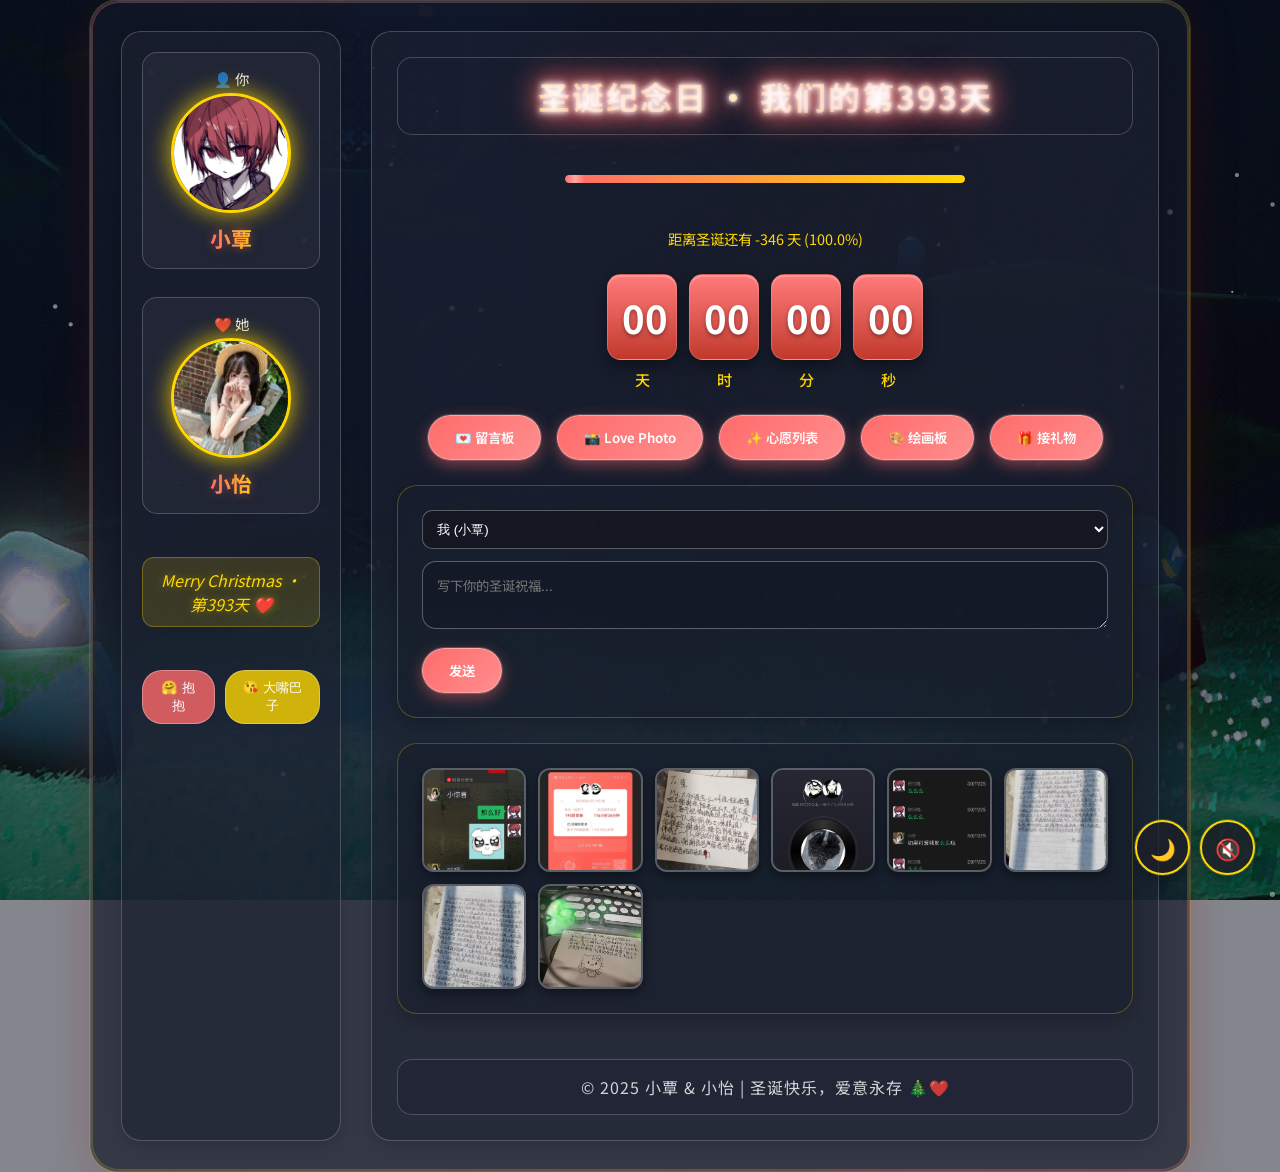
==== index.html @ 7b080e74 "Add files via upload" ====
<!DOCTYPE html>
<html lang="zh">
<head>
  <meta charset="UTF-8" />
  <meta name="viewport" content="width=device-width, initial-scale=1.0" />
  <title>小覃 & 小怡 · 圣诞纪念日</title>
  <link href="https://fonts.googleapis.com/css2?family=Noto+Sans+SC:wght@300;400;500;700&display=swap" rel="stylesheet">
  <style>
    * {
      margin: 0;
      padding: 0;
      box-sizing: border-box;
    }

    body {
      font-family: 'Noto Sans SC', sans-serif;
      /* 自定义图片背景 - 请替换为你的图片URL */
      background: url('png/光遇.png') no-repeat center center fixed;
      background-size: cover;
      color: #f0f0f0;
      min-height: 100vh;
      overflow-x: hidden;
      position: relative;
    }

    /* 背景遮罩，确保文字可读性 */
    body::before {
      content: '';
      position: absolute;
      top: 0; left: 0; width: 100%; height: 100%;
      background: rgba(10, 15, 30, 0.5);
      z-index: 0;
      pointer-events: none;
    }

    /* === 浮屏雪花效果 === */
    #floatSnowCanvas {
      position: fixed;
      top: 0;
      left: 0;
      width: 100%;
      height: 100%;
      pointer-events: none;
      z-index: 1;
    }

    /* === 霓虹文字效果 === */
    .neon-text {
      text-shadow: 
        0 0 5px #fff,
        0 0 10px #fff,
        0 0 20px #ff6b6b,
        0 0 30px #ff6b6b,
        0 0 40px #ff6b6b;
      animation: neonPulse 1.5s ease-in-out infinite alternate;
    }

    @keyframes neonPulse {
      from {
        text-shadow: 
          0 0 5px #fff,
          0 0 10px #fff,
          0 0 20px #ff6b6b,
          0 0 30px #ff6b6b,
          0 0 40px #ff6b6b;
      }
      to {
        text-shadow: 
          0 0 10px #fff,
          0 0 20px #ffd700,
          0 0 30px #ffd700,
          0 0 40px #ffd700,
          0 0 50px #ffd700;
      }
    }

    /* === 立体卡片效果 === */
    .card-3d {
      transform-style: preserve-3d;
      transition: transform 0.5s ease;
    }

    .card-3d:hover {
      transform: rotateY(10deg) rotateX(5deg) translateZ(10px);
    }

    /* === 打字机效果 === */
    .typewriter {
      overflow: hidden;
      border-right: 3px solid #ff6b6b;
      white-space: nowrap;
      animation: typing 3.5s steps(40, end), blink-caret 0.75s step-end infinite;
    }

    @keyframes typing {
      from { width: 0 }
      to { width: 100% }
    }

    @keyframes blink-caret {
      from, to { border-color: transparent }
      50% { border-color: #ff6b6b }
    }

    /* === 进度条样式 === */
    .progress-container {
      width: 100%;
      height: 8px;
      background: rgba(255, 255, 255, 0.1);
      border-radius: 4px;
      margin: 15px 0;
      overflow: hidden;
    }

    .progress-bar {
      height: 100%;
      background: linear-gradient(90deg, #ff6b6b, #ffd700);
      border-radius: 4px;
      transition: width 1s ease;
      position: relative;
      overflow: hidden;
    }

    .progress-bar::after {
      content: '';
      position: absolute;
      top: 0;
      left: 0;
      bottom: 0;
      width: 20px;
      background: linear-gradient(90deg, transparent, rgba(255, 255, 255, 0.4), transparent);
      animation: progressShine 2s infinite;
    }

    @keyframes progressShine {
      0% { left: -20px; }
      100% { left: 100%; }
    }

    /* === 时间线样式 === */
    .timeline {
      position: relative;
      padding: 20px 0;
    }

    .timeline::before {
      content: '';
      position: absolute;
      left: 50%;
      transform: translateX(-50%);
      width: 2px;
      height: 100%;
      background: linear-gradient(to bottom, #ff6b6b, #ffd700);
    }

    .timeline-item {
      position: relative;
      margin: 30px 0;
      width: 45%;
      padding: 15px;
      background: rgba(255, 255, 255, 0.1);
      border-radius: 10px;
      border: 1px solid rgba(255, 215, 0, 0.3);
    }

    .timeline-item:nth-child(odd) {
      margin-left: auto;
    }

    .timeline-item:nth-child(even) {
      margin-right: auto;
    }

    .timeline-date {
      color: #ffd700;
      font-size: 0.9em;
      margin-bottom: 5px;
    }

    /* === 容器样式 - 提高透明度 === */
    .container {
      max-width: 1100px;
      margin: 0 auto;
      display: flex;
      gap: 30px;
      padding: 30px;
      background: rgba(20, 25, 40, 0.7); /* 提高透明度 */
      border-radius: 28px;
      box-shadow: 
        0 12px 50px rgba(139, 0, 0, 0.2),
        0 0 0 1px rgba(255, 215, 0, 0.2);
      animation: fadeIn 1s cubic-bezier(0.23, 1, 0.32, 1);
      position: relative;
      z-index: 10;
      border: 1px solid rgba(255, 255, 255, 0.2);
    }

    /* 添加容器发光边缘效果 */
    .container::before {
      content: '';
      position: absolute;
      top: 0;
      left: 0;
      right: 0;
      bottom: 0;
      border-radius: 28px;
      padding: 2px;
      background: linear-gradient(135deg, 
        rgba(255, 107, 107, 0.3), 
        rgba(255, 215, 0, 0.2), 
        rgba(255, 107, 107, 0.3));
      -webkit-mask: 
        linear-gradient(#fff 0 0) content-box, 
        linear-gradient(#fff 0 0);
      -webkit-mask-composite: xor;
      mask-composite: exclude;
      pointer-events: none;
      z-index: 1;
    }

    @keyframes fadeIn {
      from { opacity: 0; transform: translateY(30px); }
      to { opacity: 1; transform: translateY(0); }
    }

    /* === 左侧边栏 === */
    .left-side {
      width: 220px;
      text-align: center;
      padding: 20px;
      display: flex;
      flex-direction: column;
      gap: 28px;
      background: rgba(30, 35, 50, 0.6); /* 提高透明度 */
      border-radius: 20px;
      border: 1px solid rgba(255, 255, 255, 0.2);
      box-shadow: 
        0 4px 20px rgba(0, 0, 0, 0.2);
    }

    /* === 右侧边栏 === */
    .right-side {
      flex: 1;
      display: flex;
      flex-direction: column;
      gap: 25px;
      background: rgba(30, 35, 50, 0.6); /* 提高透明度 */
      border-radius: 20px;
      padding: 25px;
      border: 1px solid rgba(255, 255, 255, 0.2);
      box-shadow: 
        0 4px 20px rgba(0, 0, 0, 0.2);
    }

    .person-card {
      display: flex;
      flex-direction: column;
      align-items: center;
      position: relative;
      background: rgba(40, 45, 60, 0.6); /* 提高透明度 */
      border-radius: 15px;
      padding: 15px;
      border: 1px solid rgba(255, 255, 255, 0.2);
      transition: all 0.4s ease;
    }

    .person-card:hover {
      background: rgba(50, 55, 70, 0.7);
      transform: translateY(-5px);
      box-shadow: 
        0 10px 25px rgba(0, 0, 0, 0.3),
        0 0 20px rgba(255, 107, 107, 0.2);
    }

    .avatar {
      width: 120px;
      height: 120px;
      border-radius: 50%;
      object-fit: cover;
      border: 3px solid #ffd700;
      box-shadow: 
        0 0 25px rgba(255, 215, 0, 0.6),
        inset 0 0 20px rgba(255, 255, 255, 0.1);
      transition: all 0.4s cubic-bezier(0.175, 0.885, 0.32, 1.275);
      cursor: pointer;
      position: relative;
      filter: drop-shadow(0 0 8px rgba(255, 215, 0, 0.3));
    }

    .avatar:hover {
      transform: scale(1.08) rotate(3deg);
      box-shadow: 
        0 0 35px rgba(255, 107, 107, 0.8),
        inset 0 0 25px rgba(255, 255, 255, 0.2);
      filter: drop-shadow(0 0 12px rgba(255, 107, 107, 0.4));
    }

    .name {
      margin-top: 10px;
      font-weight: 700;
      font-size: 1.3em;
      color: #ff6b6b;
      text-shadow: 0 0 10px rgba(255, 107, 107, 0.5);
      background: linear-gradient(90deg, #ff6b6b, #ffd700);
      -webkit-background-clip: text;
      -webkit-text-fill-color: transparent;
    }

    .role {
      font-size: 0.9em;
      color: rgba(255, 255, 255, 0.9);
      margin-bottom: 4px;
    }

    .tagline {
      font-size: 1em;
      color: #ffd700;
      margin-top: 15px;
      font-style: italic;
      text-align: center;
      text-shadow: 0 0 8px rgba(255, 215, 0, 0.4);
      background: rgba(255, 215, 0, 0.15);
      padding: 10px 15px;
      border-radius: 12px;
      border: 1px solid rgba(255, 215, 0, 0.3);
    }

    h1 {
      text-align: center;
      font-weight: 700;
      font-size: 2em;
      color: transparent;
      background: linear-gradient(90deg, #ffd700, #ff6b6b, #ffd700);
      background-size: 300% 300%;
      -webkit-background-clip: text;
      -webkit-text-fill-color: transparent;
      letter-spacing: 2px;
      animation: gradientShift 6s ease infinite;
      padding-bottom: 12px;
      position: relative;
      background-color: rgba(255, 255, 255, 0.08);
      padding: 15px;
      border-radius: 15px;
      border: 1px solid rgba(255, 255, 255, 0.2);
    }

    @keyframes gradientShift {
      0% { background-position: 0% 50%; }
      50% { background-position: 100% 50%; }
      100% { background-position: 0% 50%; }
    }

    .timer-container {
      display: flex;
      justify-content: center;
      gap: 12px;
    }

    .flip-unit {
      display: flex;
      flex-direction: column;
      align-items: center;
      width: 70px;
    }

    .flip-digit {
      font-size: 2.4em;
      font-weight: bold;
      background: linear-gradient(to bottom, #ff6b6b, #c0392b);
      padding: 14px;
      border-radius: 14px;
      width: 100%;
      text-align: center;
      color: white;
      text-shadow: 0 2px 4px rgba(0,0,0,0.4);
      box-shadow: 
        0 6px 15px rgba(0,0,0,0.4),
        inset 0 2px 0 rgba(255,255,255,0.2);
      position: relative;
      overflow: hidden;
      border: 1px solid rgba(255, 255, 255, 0.2);
    }

    .flip-digit::after {
      content: '';
      position: absolute;
      top: 0; left: 0; right: 0; bottom: 0;
      background: linear-gradient(rgba(255,255,255,0.1), transparent);
      pointer-events: none;
    }

    .flip-label {
      margin-top: 8px;
      font-size: 0.95em;
      color: #ffd700;
      font-weight: 500;
    }

    .buttons {
      display: flex;
      justify-content: center;
      gap: 16px;
      flex-wrap: wrap;
    }

    .btn {
      padding: 12px 26px;
      border: none;
      border-radius: 32px;
      background: linear-gradient(135deg, #ff6b6b, #ff8e8e);
      color: white;
      font-weight: 600;
      cursor: pointer;
      transition: all 0.3s ease;
      box-shadow: 
        0 5px 15px rgba(255, 107, 107, 0.45),
        0 0 0 1px rgba(255, 255, 255, 0.2);
      position: relative;
      overflow: hidden;
      font-family: inherit;
      border: 1px solid rgba(255, 255, 255, 0.3);
    }

    .btn::before {
      content: '';
      position: absolute;
      top: 0; left: -100%;
      width: 100%; height: 100%;
      background: linear-gradient(90deg, transparent, rgba(255,255,255,0.3), transparent);
      transition: left 0.6s;
    }

    .btn:hover {
      transform: translateY(-3px) scale(1.04);
      box-shadow: 
        0 8px 20px rgba(255, 107, 107, 0.7),
        0 0 0 1px rgba(255, 255, 255, 0.3);
    }

    .btn:hover::before {
      left: 100%;
    }

    .btn.active {
      background: linear-gradient(135deg, #ffd700, #ffaa00);
      color: #1a1a2e;
      box-shadow: 
        0 5px 20px rgba(255, 215, 0, 0.5),
        0 0 0 1px rgba(255, 255, 255, 0.3);
    }

    .music-btn {
      position: fixed;
      bottom: 25px;
      right: 25px;
      width: 55px;
      height: 55px;
      border-radius: 50%;
      background: rgba(30, 30, 40, 0.8);
      border: 2px solid #ffd700;
      color: #ffd700;
      font-size: 1.3em;
      display: flex;
      align-items: center;
      justify-content: center;
      cursor: pointer;
      z-index: 2000;
      transition: all 0.3s;
      box-shadow: 
        0 4px 12px rgba(0,0,0,0.3),
        0 0 0 1px rgba(255, 255, 255, 0.2);
    }

    .music-btn:hover {
      background: rgba(255, 215, 0, 0.3);
      transform: scale(1.12) rotate(5deg);
      box-shadow: 
        0 6px 18px rgba(255, 215, 0, 0.4),
        0 0 0 1px rgba(255, 255, 255, 0.3);
    }

    /* === 内容区域 === */
    .section {
      display: none;
      padding: 24px;
      background: rgba(25, 30, 45, 0.7); /* 提高透明度 */
      border-radius: 20px;
      box-shadow: 
        0 6px 20px rgba(0,0,0,0.25);
      animation: slideIn 0.5s cubic-bezier(0.23, 1, 0.32, 1);
      border: 1px solid rgba(255, 215, 0, 0.25);
    }

    @keyframes slideIn {
      from { opacity: 0; transform: translateY(15px); }
      to { opacity: 1; transform: translateY(0); }
    }

    .section.active {
      display: block;
    }

    textarea, input[type="text"] {
      width: 100%;
      padding: 14px;
      border: 1px solid rgba(255, 255, 255, 0.3);
      border-radius: 14px;
      background: rgba(20, 25, 40, 0.7);
      color: white;
      resize: vertical;
      margin-bottom: 14px;
      font-family: inherit;
      transition: all 0.3s ease;
    }

    textarea:focus, input[type="text"]:focus {
      outline: none;
      border-color: #ff6b6b;
      box-shadow: 0 0 0 2px rgba(255, 107, 107, 0.3);
      background: rgba(20, 25, 40, 0.9);
    }

    .photo-wall {
      display: grid;
      grid-template-columns: repeat(auto-fill, minmax(90px, 1fr));
      gap: 12px;
    }

    .photo-item {
      border-radius: 12px;
      overflow: hidden;
      aspect-ratio: 1;
      box-shadow: 0 4px 12px rgba(0,0,0,0.45);
      transition: all 0.3s ease;
      cursor: pointer;
      border: 2px solid rgba(255, 255, 255, 0.2);
      background: rgba(255, 255, 255, 0.1);
    }

    .photo-item:hover {
      transform: scale(1.06) rotate(1deg);
      box-shadow: 
        0 6px 18px rgba(255, 107, 107, 0.5),
        0 0 0 2px rgba(255, 107, 107, 0.3);
      border-color: rgba(255, 107, 107, 0.4);
    }

    .photo-item img {
      width: 100%;
      height: 100%;
      object-fit: cover;
      display: block;
    }

    footer {
      text-align: center;
      margin-top: auto;
      padding-top: 24px;
      color: rgba(255, 255, 255, 0.8);
      font-size: 1em;
      letter-spacing: 1px;
      background: rgba(30, 35, 50, 0.6);
      border-radius: 15px;
      padding: 15px;
      margin-top: 20px;
      border: 1px solid rgba(255, 255, 255, 0.2);
    }

    #confettiCanvas, #heartCanvas {
      position: fixed;
      top: 0;
      left: 0;
      width: 100%;
      height: 100%;
      pointer-events: none;
      z-index: 5000;
    }

    /* 绘画板 */
    #paintCanvas {
      background: rgba(15, 20, 30, 0.7);
      border-radius: 14px;
      display: block;
      margin-bottom: 18px;
      border: 1px solid rgba(255, 255, 255, 0.3);
      cursor: crosshair;
      width: 100%;
      touch-action: none;
    }

    .color-palette {
      display: flex;
      gap: 10px;
      margin-bottom: 12px;
    }

    .color-dot {
      width: 28px;
      height: 28px;
      border-radius: 50%;
      cursor: pointer;
      border: 2px solid white;
      box-shadow: 
        0 2px 6px rgba(0,0,0,0.4),
        0 0 0 1px rgba(255, 255, 255, 0.2);
      transition: all 0.3s ease;
    }

    .color-dot.active {
      transform: scale(1.2);
      box-shadow: 
        0 0 0 3px white,
        0 0 10px rgba(255, 255, 255, 0.5);
    }

    /* 情话轮播 */
    .love-quote {
      text-align: center;
      font-style: italic;
      color: #ffd700;
      margin: 15px 0;
      min-height: 2em;
      opacity: 0;
      animation: fadeQuote 3s ease-in-out infinite;
      background: rgba(255, 215, 0, 0.15);
      padding: 10px;
      border-radius: 10px;
      border: 1px solid rgba(255, 215, 0, 0.3);
    }

    @keyframes fadeQuote {
      0%, 100% { opacity: 0; }
      10%, 90% { opacity: 1; }
    }

    /* 接礼物游戏 */
    #gameArea {
      position: relative;
      width: 100%;
      height: 300px;
      background: rgba(10, 15, 30, 0.7);
      border-radius: 16px;
      overflow: hidden;
      margin-top: 15px;
      border: 1px dashed rgba(255, 107, 107, 0.6);
      box-shadow: 
        inset 0 0 20px rgba(0, 0, 0, 0.3),
        0 4px 15px rgba(0, 0, 0, 0.2);
    }

    .gift {
      position: absolute;
      font-size: 24px;
      animation: fall linear forwards;
      filter: drop-shadow(0 2px 4px rgba(0, 0, 0, 0.3));
    }

    @keyframes fall {
      to { transform: translateY(300px); }
    }

    .basket {
      position: absolute;
      bottom: 10px;
      left: 50%;
      transform: translateX(-50%);
      font-size: 32px;
      z-index: 10;
      filter: drop-shadow(0 2px 4px rgba(0, 0, 0, 0.3));
    }

    /* 新增：游戏控制按钮 */
    .game-controls {
      display: flex;
      justify-content: center;
      gap: 20px;
      margin-top: 15px;
    }

    .control-btn {
      width: 60px;
      height: 60px;
      border-radius: 50%;
      border: none;
      background: linear-gradient(135deg, #ff6b6b, #ff8e8e);
      color: white;
      font-size: 24px;
      cursor: pointer;
      display: flex;
      align-items: center;
      justify-content: center;
      transition: all 0.2s;
      box-shadow: 
        0 4px 12px rgba(0, 0, 0, 0.3),
        0 0 0 1px rgba(255, 255, 255, 0.2);
    }

    .control-btn.left-btn {
      background: linear-gradient(135deg, #4ecdc4, #1dd1a1);
    }

    .control-btn.right-btn {
      background: linear-gradient(135deg, #54a0ff, #2e86de);
    }

    .control-btn:hover {
      transform: scale(1.05);
      box-shadow: 
        0 6px 18px rgba(0, 0, 0, 0.4),
        0 0 0 1px rgba(255, 255, 255, 0.3);
    }

    .control-btn:active {
      transform: scale(0.95);
    }

    /* 新增：图片放大模态框 */
    .image-modal {
      position: fixed;
      top: 0;
      left: 0;
      width: 100%;
      height: 100%;
      background: rgba(0, 0, 0, 0.9);
      display: none;
      justify-content: center;
      align-items: center;
      z-index: 9999;
      animation: fadeIn 0.3s ease;
    }

    .image-modal.active {
      display: flex;
    }

    .modal-content {
      max-width: 90%;
      max-height: 90%;
      position: relative;
      background: rgba(30, 35, 50, 0.9);
      border-radius: 15px;
      padding: 20px;
      border: 1px solid rgba(255, 255, 255, 0.2);
      box-shadow: 
        0 20px 60px rgba(0, 0, 0, 0.4);
    }

    .modal-content img {
      max-width: 100%;
      max-height: 80vh;
      object-fit: contain;
      border-radius: 10px;
      box-shadow: 
        0 0 30px rgba(255, 215, 0, 0.3);
    }

    .close-modal {
      position: absolute;
      top: -40px;
      right: 0;
      background: rgba(255, 107, 107, 0.9);
      border: none;
      color: white;
      width: 36px;
      height: 36px;
      border-radius: 50%;
      font-size: 20px;
      cursor: pointer;
      display: flex;
      align-items: center;
      justify-content: center;
      transition: all 0.3s;
      border: 1px solid rgba(255, 255, 255, 0.3);
    }

    .close-modal:hover {
      background: #ff6b6b;
      transform: scale(1.1);
      box-shadow: 0 0 15px rgba(255, 107, 107, 0.5);
    }

    .modal-nav {
      position: absolute;
      top: 50%;
      width: 100%;
      display: flex;
      justify-content: space-between;
      transform: translateY(-50%);
      padding: 0 20px;
    }

    .nav-btn {
      background: rgba(255, 215, 0, 0.9);
      border: none;
      color: white;
      width: 40px;
      height: 40px;
      border-radius: 50%;
      font-size: 20px;
      cursor: pointer;
      display: flex;
      align-items: center;
      justify-content: center;
      transition: all 0.3s;
      border: 1px solid rgba(255, 255, 255, 0.3);
    }

    .nav-btn:hover {
      background: #ffd700;
      transform: scale(1.1);
      box-shadow: 0 0 15px rgba(255, 215, 0, 0.5);
    }

    /* === 新增：移动端优化 === */
    @media (max-width: 768px) {
      .container {
        flex-direction: column;
        padding: 20px;
        margin: 10px;
        border-radius: 20px;
      }
      
      .left-side, .right-side {
        width: 100%;
      }
      
      .buttons {
        flex-wrap: wrap;
        gap: 10px;
      }
      
      .btn {
        padding: 10px 20px;
        font-size: 0.9em;
      }
    }
  </style>
</head>
<body>

  <!-- 浮屏雪花效果 -->
  <canvas id="floatSnowCanvas"></canvas>

  <!-- 彩带和爱心画布 -->
  <canvas id="confettiCanvas"></canvas>
  <canvas id="heartCanvas"></canvas>

  <!-- 新增：图片放大模态框 -->
  <div class="image-modal" id="imageModal">
    <div class="modal-content">
      <button class="close-modal" id="closeModal">×</button>
      <img id="modalImage" src="" alt="放大图片">
      <div class="modal-nav">
        <button class="nav-btn" id="prevBtn">‹</button>
        <button class="nav-btn" id="nextBtn">›</button>
      </div>
    </div>
  </div>

  <div class="music-btn" id="musicBtn">🔇</div>

  <div class="container">
    <div class="left-side">
      <div class="person-card card-3d">
        <div class="role">👤 你</div>
        <img src="png/xiaoqin.jpg" alt="小覃" class="avatar" id="yourAvatar">
        <div class="name">小覃</div>
      </div>

      <div class="person-card card-3d">
        <div class="role">❤️ 她</div>
        <img src="png/xiaoyi.jpg" alt="小怡" class="avatar" id="herAvatar">
        <div class="name">小怡</div>
      </div>

      <div class="tagline" id="tagline">Merry Christmas · 第?天 ❤️</div>
      
      <!-- 每日情话 -->
      <div class="love-quote" id="loveQuote"></div>
    </div>

    <div class="right-side">
      <h1 class="neon-text" id="title">圣诞纪念日 · 今天是我们的第?天</h1>
      <div class="timer-container" id="timer"></div>

      <div class="buttons">
        <button class="btn" data-section="message">💌 留言板</button>
        <button class="btn" data-section="photos">📸 Love Photo</button>
        <button class="btn" data-section="wishes">✨ 心愿列表</button>
        <button class="btn" data-section="drawingBoard">🎨 绘画板</button>
        <button class="btn" data-section="game">🎁 接礼物</button>
      </div>

      <!-- 留言板 -->
      <div id="message" class="section active">
        <div style="display:flex;gap:10px;margin-bottom:12px;">
          <select id="messageFrom" style="flex:1;padding:10px;border:1px solid rgba(255,255,255,0.3);border-radius:10px;background:rgba(20,20,30,0.7);color:white;">
            <option value="小覃">我 (小覃)</option>
            <option value="小怡">她 (小怡)</option>
          </select>
        </div>
        <textarea id="newMessage" placeholder="写下你的圣诞祝福..."></textarea>
        <button onclick="addMessage()" class="btn">发送</button>
        <div id="messages"></div>
      </div>

      <!-- 照片墙 -->
      <div id="photos" class="section photo-wall">
        <!-- 为每个图片添加data-index属性以便识别 -->
        <div class="photo-item" data-index="0"><img src="png/d9f06decdb202a9ba58ec1533b65160.png" alt="纪念照片1"></div>
        <div class="photo-item" data-index="1"><img src="png/d2d9ce0dddd61ed6a43ed7c112642e9.jpg" alt="纪念照片2"></div>
        <div class="photo-item" data-index="2"><img src="png/cb09995ecff2e04a939a0dc87accd54.jpg" alt="纪念照片3"></div>
        <div class="photo-item" data-index="3"><img src="png/c57e59c6fe15353df90e72de87c75fa.jpg" alt="纪念照片4"></div>
        <div class="photo-item" data-index="4"><img src="png/bfb9ebd6b90110581b73ea1bb4cb5dd.png" alt="纪念照片5"></div>
        <div class="photo-item" data-index="5"><img src="png/67d0c5c6cc38f886103dd452cab506f.jpg" alt="纪念照片6"></div>
        <div class="photo-item" data-index="6"><img src="png/0f7dcb86626fd51f4b37ae4ebaa03dd.jpg" alt="纪念照片7"></div>
        <div class="photo-item" data-index="7"><img src="png/07e0613aa1862a7fc44f03854b5f65b.jpg" alt="纪念照片8"></div>
      </div>

      <!-- 心愿列表 -->
      <div id="wishes" class="section">
        <div class="wish-input" style="display:flex;gap:10px;margin-bottom:15px;">
          <input type="text" id="newWish" placeholder="比如：一起看极光...">
          <button onclick="addWish()" class="btn">添加</button>
        </div>
        <div id="wishList"></div>
      </div>

      <!-- 绘画板 -->
      <div id="drawingBoard" class="section">
        <div class="color-palette" id="colorPalette">
          <!-- 颜色由 JS 生成 -->
        </div>
        <canvas id="paintCanvas" width="500" height="350"></canvas>
        <button onclick="clearCanvas()" class="btn">清除画布</button>
      </div>

      <!-- 接礼物小游戏 -->
      <div id="game" class="section">
        <p style="text-align:center;color:#ffd700;">用 ← → 方向键或下方按钮控制篮子，接住圣诞礼物！</p>
        <div id="gameArea">
          <div class="basket">🧺</div>
        </div>
        <div style="text-align:center;margin-top:10px;">
          得分: <span id="score">0</span>
        </div>
        <!-- 新增：游戏控制按钮 -->
        <div class="game-controls">
          <button class="control-btn left-btn" id="moveLeft">←</button>
          <button class="control-btn right-btn" id="moveRight">→</button>
        </div>
      </div>

      <footer>© 2025 小覃 & 小怡 | 圣诞快乐，爱意永存 🎄❤️</footer>
    </div>
  </div>

  <audio id="bgMusic" preload="none"></audio>
  <audio id="wishSound" src="[data-uri]" preload="auto"></audio>

  <script>
    // ========== 浮屏雪花效果 ==========
    const floatSnowCanvas = document.getElementById('floatSnowCanvas');
    const floatSnowCtx = floatSnowCanvas.getContext('2d');
    let floatSnowflakes = [];
    const floatSnowflakeCount = 50; // 减少雪花数量以提升性能

    function initFloatSnow() {
      floatSnowCanvas.width = window.innerWidth;
      floatSnowCanvas.height = window.innerHeight;
      floatSnowflakes = [];
      for (let i = 0; i < floatSnowflakeCount; i++) {
        floatSnowflakes.push({
          x: Math.random() * floatSnowCanvas.width,
          y: Math.random() * floatSnowCanvas.height,
          radius: Math.random() * 2 + 1,
          speed: Math.random() * 0.5 + 0.2, // 更慢的速度
          drift: Math.random() * 0.2 - 0.1,
          opacity: Math.random() * 0.4 + 0.3
        });
      }
    }

    function animateFloatSnow() {
      floatSnowCtx.clearRect(0, 0, floatSnowCanvas.width, floatSnowCanvas.height);
      floatSnowflakes.forEach(flake => {
        flake.y += flake.speed;
        flake.x += flake.drift;
        if (flake.y > floatSnowCanvas.height) flake.y = -10;
        if (flake.x > floatSnowCanvas.width) flake.x = 0;
        if (flake.x < 0) flake.x = floatSnowCanvas.width;
        floatSnowCtx.beginPath();
        floatSnowCtx.arc(flake.x, flake.y, flake.radius, 0, Math.PI * 2);
        floatSnowCtx.fillStyle = `rgba(255, 255, 255, ${flake.opacity})`;
        floatSnowCtx.fill();
      });
      requestAnimationFrame(animateFloatSnow);
    }

    // ========== 情话库 ==========
    const loveQuotes = [
      "遇见你，是我今生最美的意外。",
      "输了没关系，跟你一起玩就很有意思，下次再打回来！",
      "和你在一起的每一秒，都值得珍藏。",
      "圣诞老人问我愿望是什么，我说：只要小怡开心。",
      "今天也辛苦啦，盖好被子，不许踢被子哦。晚安",
      "你笑起来的样子，比圣诞树上的星星还亮。",
      "未来的每一天，都想和你一起过。",
      "忙了一天早点休息吧，晚安，梦里见",
      "友谊最好的状态大概就是：我懂你的奇奇怪怪，你陪我可可爱爱。",
      "天气变凉了，记得多穿件衣服，别感冒啦。",
      "不管遇到什么事，记得你还有我这个网友可以随时聊天。",
      "今天也要元气满满呀！有什么开心的事都可以随时分享给我。",
      "感觉你一直在努力变好，真的很棒！",
      "谢谢你愿意听我分享那些零零碎碎的小事，有你这个朋友真好。"
    ];

    function showRandomQuote() {
      const quote = loveQuotes[Math.floor(Math.random() * loveQuotes.length)];
      document.getElementById('loveQuote').textContent = quote;
    }

    // ========== 动态纪念日 ==========
    function updateDaysTogether() {
      const startDate = new Date("November 9, 2025").getTime();
      const now = new Date().getTime();
      let diffTime = now - startDate;

      if (diffTime < 0) {
        document.getElementById('tagline').textContent = `Merry Christmas · 还未开始 ❤️`;
        document.getElementById('title').textContent = `圣诞纪念日 · 尚未开始`;
        return;
      }

      let daysTogether = Math.ceil(diffTime / (1000 * 60 * 60 * 24));
      document.getElementById('tagline').textContent = `Merry Christmas · 第${daysTogether}天 ❤️`;
      document.getElementById('title').textContent = `圣诞纪念日 · 我们的第${daysTogether}天`;
    }

    // ========== 爱心粒子（点击任意地方）==========
    const heartCanvas = document.getElementById('heartCanvas');
    const heartCtx = heartCanvas.getContext('2d');
    let hearts = [];

    function initHeartCanvas() {
      heartCanvas.width = window.innerWidth;
      heartCanvas.height = window.innerHeight;
    }

    function createHeart(x, y) {
      for (let i = 0; i < 3; i++) { // 减少爱心数量
        hearts.push({
          x, y,
          vx: (Math.random() - 0.5) * 3,
          vy: -Math.random() * 2 - 1,
          size: Math.random() * 8 + 6,
          life: 1,
          decay: 0.03
        });
      }
    }

    function animateHearts() {
      heartCtx.clearRect(0, 0, heartCanvas.width, heartCanvas.height);
      for (let i = hearts.length - 1; i >= 0; i--) {
        const h = hearts[i];
        h.x += h.vx;
        h.y += h.vy;
        h.vy += 0.08;
        h.life -= h.decay;
        if (h.life <= 0) {
          hearts.splice(i, 1);
          continue;
        }
        heartCtx.globalAlpha = h.life;
        heartCtx.font = `${h.size}px Arial`;
        heartCtx.fillText('❤️', h.x, h.y);
      }
      heartCtx.globalAlpha = 1;
      if (hearts.length > 0) requestAnimationFrame(animateHearts);
    }

    document.body.addEventListener('click', (e) => {
      if (!e.target.closest('.container')) {
        createHeart(e.clientX, e.clientY);
        if (hearts.length === 3) animateHearts();
      }
    });

    // ========== 彩带（保留原逻辑，略作优化）==========
    const confettiCanvas = document.getElementById('confettiCanvas');
    const confettiCtx = confettiCanvas.getContext('2d');
    let particles = [];

    function initConfetti() {
      confettiCanvas.width = window.innerWidth;
      confettiCanvas.height = window.innerHeight;
    }

    function createConfetti(x, y) {
      if (particles.length > 80) return; // 减少最大粒子数
      const colors = ['#ff6b6b', '#ffd700', '#4ecdc4', '#ffbe0b', '#ff9ff3'];
      for (let i = 0; i < 10; i++) { // 减少每次创建的粒子数
        const angle = Math.random() * Math.PI * 2;
        const speed = Math.random() * 150 + 100;
        particles.push({
          x, y,
          vx: Math.cos(angle) * speed,
          vy: Math.sin(angle) * speed,
          radius: Math.random() * 4 + 2,
          color: colors[Math.floor(Math.random() * colors.length)],
          life: 1.0,
          decay: Math.random() * 0.03 + 0.02
        });
      }
    }

    function animateConfetti() {
      confettiCtx.clearRect(0, 0, confettiCanvas.width, confettiCanvas.height);
      for (let i = particles.length - 1; i >= 0; i--) {
        const p = particles[i];
        p.x += p.vx * 0.016;
        p.y += p.vy * 0.016;
        p.vy += 200 * 0.016; // 降低重力
        p.life -= p.decay;
        if (p.life <= 0) {
          particles.splice(i, 1);
          continue;
        }
        confettiCtx.globalAlpha = p.life;
        confettiCtx.fillStyle = p.color;
        confettiCtx.beginPath();
        confettiCtx.arc(p.x, p.y, p.radius, 0, Math.PI * 2);
        confettiCtx.fill();
      }
      confettiCtx.globalAlpha = 1;
      if (particles.length > 0) requestAnimationFrame(animateConfetti);
    }

    document.querySelectorAll('.avatar').forEach(avatar => {
      avatar.addEventListener('click', (e) => {
        createConfetti(e.clientX, e.clientY);
        if (particles.length <= 10) animateConfetti();
      });
    });

    // ========== 音乐 ==========
    const bgMusic = document.getElementById('bgMusic');
    const musicBtn = document.getElementById('musicBtn');
    let isPlaying = false;
    const MUSIC_URL = "http://music.163.com/song/media/outer/url?id=2122667644.mp3";

    musicBtn.addEventListener('click', () => {
      if (isPlaying) {
        bgMusic.pause();
        musicBtn.textContent = '🔇';
        isPlaying = false;
      } else {
        if (!bgMusic.src) bgMusic.src = MUSIC_URL;
        bgMusic.play().then(() => {
          musicBtn.textContent = '🎵';
          isPlaying = true;
        }).catch(() => alert('请点击页面任意位置启用音频'));
      }
    });

    // ========== 倒计时 ==========
    function initTimer() {
      const endDate = new Date("Dec 25, 2025 00:00:00").getTime();
      const units = ['天', '时', '分', '秒'];
      const container = document.getElementById('timer');
      container.innerHTML = '';
      for (let i = 0; i < 4; i++) {
        const unit = document.createElement('div');
        unit.className = 'flip-unit';
        unit.innerHTML = `<div class="flip-digit" id="digit-${i}">--</div><div class="flip-label">${units[i]}</div>`;
        container.appendChild(unit);
      }
      function update() {
        const now = new Date().getTime();
        let diff = (endDate - now) / 1000;
        if (diff <= 0) {
          document.querySelectorAll('.flip-digit').forEach(el => el.textContent = '00');
          return;
        }
        const days = Math.floor(diff / 86400);
        diff %= 86400;
        const hours = Math.floor(diff / 3600);
        diff %= 3600;
        const minutes = Math.floor(diff / 60);
        const seconds = Math.floor(diff % 60);
        [days, hours, minutes, seconds].forEach((val, i) => {
          document.getElementById(`digit-${i}`).textContent = String(val).padStart(2, '0');
        });
      }
      update();
      setInterval(update, 1000);
    }

    // ========== 面板切换 ==========
    document.querySelectorAll('.btn[data-section]').forEach(btn => {
      btn.addEventListener('click', () => {
        document.querySelectorAll('.btn').forEach(b => b.classList.remove('active'));
        btn.classList.add('active');
        document.querySelectorAll('.section').forEach(s => s.classList.remove('active'));
        document.getElementById(btn.dataset.section).classList.add('active');
      });
    });

    // ========== 留言 & 心愿 ==========
    function addMessage() {
      const text = document.getElementById('newMessage').value.trim();
      const from = document.getElementById('messageFrom').value;
      if (!text) return;
      const msgs = JSON.parse(localStorage.getItem('loveMessages') || '[]');
      msgs.push({ text, from, time: new Date().toLocaleString('zh-CN') });
      localStorage.setItem('loveMessages', JSON.stringify(msgs));
      renderMessages();
      document.getElementById('newMessage').value = '';
    }

    function renderMessages() {
      const el = document.getElementById('messages');
      const msgs = JSON.parse(localStorage.getItem('loveMessages') || '[]');
      el.innerHTML = msgs.map(m => 
        `<div style="background:rgba(40,45,60,0.8);padding:14px 18px;border-left:5px solid ${m.from==='小覃'?'#ff6b6b':'#4ecdc4'};margin-top:14px;border-radius:0 12px 12px 0;">
          <strong>${m.from}：</strong>${m.text}<br>
          <span style="font-size:0.85em;color:#aaa;">${m.time}</span>
        </div>`
      ).join('');
    }

    // ========== 心愿列表 ==========
    function addWish() {
      const text = document.getElementById('newWish').value.trim();
      if (!text) return;
      const wishes = JSON.parse(localStorage.getItem('loveWishes') || '[]');
      wishes.push({ text, done: false });
      localStorage.setItem('loveWishes', JSON.stringify(wishes));
      renderWishes();
      document.getElementById('newWish').value = '';
      // 播放音效
      document.getElementById('wishSound').currentTime = 0;
      document.getElementById('wishSound').play().catch(() => {});
    }

    function renderWishes() {
      const el = document.getElementById('wishList');
      const wishes = JSON.parse(localStorage.getItem('loveWishes') || '[]');
      el.innerHTML = wishes.map((w, i) => `
        <div style="display:flex;align-items:center;gap:12px;padding:12px;background:rgba(30,35,50,0.8);margin-bottom:10px;border-radius:12px;">
          <input type="checkbox" ${w.done ? 'checked' : ''} onchange="toggleWish(${i})" style="transform:scale(1.2);">
          <span style="flex:1;${w.done ? 'text-decoration:line-through;color:#888;' : ''}">${w.text}</span>
          <button onclick="removeWish(${i})" style="background:none;border:none;color:#ff6b6b;cursor:pointer;">✖</button>
        </div>
      `).join('');
    }

    function toggleWish(index) {
      const wishes = JSON.parse(localStorage.getItem('loveWishes') || '[]');
      wishes[index].done = !wishes[index].done;
      localStorage.setItem('loveWishes', JSON.stringify(wishes));
      renderWishes();
    }

    function removeWish(index) {
      const wishes = JSON.parse(localStorage.getItem('loveWishes') || '[]');
      wishes.splice(index, 1);
      localStorage.setItem('loveWishes', JSON.stringify(wishes));
      renderWishes();
    }

    // ========== 绘画板修复 ==========
    const paintCanvas = document.getElementById('paintCanvas');
    const paintCtx = paintCanvas.getContext('2d');
    let painting = false;
    let currentColor = '#ff6b6b';
    const colors = ['#ff6b6b', '#ffd700', '#4ecdc4', '#ff9ff3', '#1dd1a1', '#54a0ff', '#f368e0', '#ffffff'];

    function initDrawingBoard() {
      // 确保画布有正确的大小
      const container = paintCanvas.parentElement;
      const containerWidth = container.clientWidth;
      paintCanvas.width = containerWidth - 48; // 减去padding
      paintCanvas.height = 350;
      
      // 初始化画布背景
      paintCtx.fillStyle = 'rgba(15, 20, 30, 0.95)';
      paintCtx.fillRect(0, 0, paintCanvas.width, paintCanvas.height);
      
      // 创建颜色选择器
      const palette = document.getElementById('colorPalette');
      palette.innerHTML = '';
      colors.forEach(color => {
        const dot = document.createElement('div');
        dot.className = 'color-dot';
        dot.style.backgroundColor = color;
        if (color === currentColor) dot.classList.add('active');
        dot.addEventListener('click', () => {
          document.querySelectorAll('.color-dot').forEach(d => d.classList.remove('active'));
          dot.classList.add('active');
          currentColor = color;
        });
        palette.appendChild(dot);
      });

      // 修复绘画事件
      function getMousePos(canvas, evt) {
        const rect = canvas.getBoundingClientRect();
        return {
          x: evt.clientX - rect.left,
          y: evt.clientY - rect.top
        };
      }

      function startPaint(e) {
        painting = true;
        const pos = getMousePos(paintCanvas, e);
        paintCtx.beginPath();
        paintCtx.moveTo(pos.x, pos.y);
        paint(e);
      }

      function paint(e) {
        if (!painting) return;
        
        const pos = getMousePos(paintCanvas, e);
        
        paintCtx.lineWidth = 3;
        paintCtx.lineCap = 'round';
        paintCtx.lineJoin = 'round';
        paintCtx.strokeStyle = currentColor;
        
        paintCtx.lineTo(pos.x, pos.y);
        paintCtx.stroke();
        paintCtx.beginPath();
        paintCtx.moveTo(pos.x, pos.y);
      }

      function stopPaint() {
        painting = false;
        paintCtx.beginPath();
      }

      // 绑定事件
      paintCanvas.addEventListener('mousedown', startPaint);
      paintCanvas.addEventListener('mouseup', stopPaint);
      paintCanvas.addEventListener('mousemove', paint);
      paintCanvas.addEventListener('mouseleave', stopPaint);

      // 触摸事件支持
      paintCanvas.addEventListener('touchstart', (e) => {
        e.preventDefault();
        const touch = e.touches[0];
        const mouseEvent = new MouseEvent('mousedown', {
          clientX: touch.clientX,
          clientY: touch.clientY
        });
        paintCanvas.dispatchEvent(mouseEvent);
      });

      paintCanvas.addEventListener('touchmove', (e) => {
        e.preventDefault();
        const touch = e.touches[0];
        const mouseEvent = new MouseEvent('mousemove', {
          clientX: touch.clientX,
          clientY: touch.clientY
        });
        paintCanvas.dispatchEvent(mouseEvent);
      });

      paintCanvas.addEventListener('touchend', () => {
        const mouseEvent = new MouseEvent('mouseup', {});
        paintCanvas.dispatchEvent(mouseEvent);
      });
    }

    function clearCanvas() {
      paintCtx.fillStyle = 'rgba(15, 20, 30, 0.95)';
      paintCtx.fillRect(0, 0, paintCanvas.width, paintCanvas.height);
    }

    // ========== 图片放大预览功能 ==========
    let currentImageIndex = 0;
    const imageItems = document.querySelectorAll('.photo-item');

    function initImagePreview() {
      imageItems.forEach((item, index) => {
        item.addEventListener('click', () => {
          currentImageIndex = index;
          openImageModal();
        });
      });

      // 关闭模态框
      document.getElementById('closeModal').addEventListener('click', closeImageModal);
      
      // 点击模态框背景关闭
      document.getElementById('imageModal').addEventListener('click', (e) => {
        if (e.target.id === 'imageModal') {
          closeImageModal();
        }
      });

      // 导航按钮
      document.getElementById('prevBtn').addEventListener('click', showPrevImage);
      document.getElementById('nextBtn').addEventListener('click', showNextImage);

      // 键盘导航
      document.addEventListener('keydown', (e) => {
        if (document.getElementById('imageModal').classList.contains('active')) {
          if (e.key === 'Escape') closeImageModal();
          if (e.key === 'ArrowLeft') showPrevImage();
          if (e.key === 'ArrowRight') showNextImage();
        }
      });
    }

    function openImageModal() {
      const modalImage = document.getElementById('modalImage');
      const clickedImage = imageItems[currentImageIndex].querySelector('img');
      modalImage.src = clickedImage.src;
      modalImage.alt = clickedImage.alt;
      document.getElementById('imageModal').classList.add('active');
    }

    function closeImageModal() {
      document.getElementById('imageModal').classList.remove('active');
    }

    function showPrevImage() {
      currentImageIndex = (currentImageIndex - 1 + imageItems.length) % imageItems.length;
      const modalImage = document.getElementById('modalImage');
      const clickedImage = imageItems[currentImageIndex].querySelector('img');
      modalImage.src = clickedImage.src;
      modalImage.alt = clickedImage.alt;
    }

    function showNextImage() {
      currentImageIndex = (currentImageIndex + 1) % imageItems.length;
      const modalImage = document.getElementById('modalImage');
      const clickedImage = imageItems[currentImageIndex].querySelector('img');
      modalImage.src = clickedImage.src;
      modalImage.alt = clickedImage.alt;
    }

    // ========== 接礼物游戏（添加按钮控制）==========
    let score = 0;
    let basketX = 50;
    let gameRunning = false;
    let giftInterval;

    function initGame() {
      const gameArea = document.getElementById('gameArea');
      gameArea.innerHTML = '<div class="basket">🧺</div>';
      score = 0;
      document.getElementById('score').textContent = score;
      
      // 键盘控制
      document.addEventListener('keydown', (e) => {
        const basket = document.querySelector('.basket');
        if (!basket) return;
        
        if (e.key === 'ArrowLeft' && basketX > 5) {
          basketX -= 15;
        } else if (e.key === 'ArrowRight' && basketX < 95) {
          basketX += 15;
        }
        basket.style.left = `${basketX}%`;
      });

      // 按钮控制
      const moveLeftBtn = document.getElementById('moveLeft');
      const moveRightBtn = document.getElementById('moveRight');

      moveLeftBtn.addEventListener('mousedown', () => {
        moveLeft();
      });

      moveRightBtn.addEventListener('mousedown', () => {
        moveRight();
      });

      // 触摸事件支持
      moveLeftBtn.addEventListener('touchstart', (e) => {
        e.preventDefault();
        moveLeft();
      });

      moveRightBtn.addEventListener('touchstart', (e) => {
        e.preventDefault();
        moveRight();
      });
    }

    function moveLeft() {
      const basket = document.querySelector('.basket');
      if (!basket) return;
      
      if (basketX > 5) {
        basketX -= 15;
        basket.style.left = `${basketX}%`;
      }
    }

    function moveRight() {
      const basket = document.querySelector('.basket');
      if (!basket) return;
      
      if (basketX < 95) {
        basketX += 15;
        basket.style.left = `${basketX}%`;
      }
    }

    function startGame() {
      if (gameRunning) return;
      gameRunning = true;
      score = 0;
      document.getElementById('score').textContent = score;
      
      giftInterval = setInterval(createGift, 1200); // 降低礼物生成频率
      
      // 60秒后停止游戏
      setTimeout(() => {
        stopGame();
        alert(`游戏结束！得分：${score}`);
      }, 60000);
    }

    function createGift() {
      if (!gameRunning) return;
      
      const gameArea = document.getElementById('gameArea');
      const gift = document.createElement('div');
      gift.className = 'gift';
      gift.textContent = '🎁';
      gift.style.left = `${Math.random() * 90 + 5}%`;
      gift.style.top = '0';
      gift.style.fontSize = '24px';
      gift.style.animation = `fall ${Math.random() * 2 + 2}s linear forwards`;
      
      gameArea.appendChild(gift);
      
      // 碰撞检测
      const checkCollision = setInterval(() => {
        const giftRect = gift.getBoundingClientRect();
        const basketRect = document.querySelector('.basket').getBoundingClientRect();
        
        if (giftRect.bottom >= basketRect.top && 
            giftRect.right >= basketRect.left && 
            giftRect.left <= basketRect.right) {
          score++;
          document.getElementById('score').textContent = score;
          gift.remove();
          clearInterval(checkCollision);
        }
        
        if (giftRect.top > gameArea.offsetHeight) {
          gift.remove();
          clearInterval(checkCollision);
        }
      }, 50); // 降低检测频率
      
      // 2.5秒后自动移除
      setTimeout(() => {
        if (gift.parentNode) {
          gift.remove();
        }
      }, 2500);
    }

    function stopGame() {
      gameRunning = false;
      clearInterval(giftInterval);
      document.getElementById('gameArea').innerHTML = '<div class="basket">🧺</div>';
    }

    // === 新增：日期进度条 ===
    function createDateProgress() {
      const startDate = new Date('2025-11-09');
      const endDate = new Date('2025-12-25');
      const today = new Date();
      
      const totalDays = (endDate - startDate) / (1000 * 60 * 60 * 24);
      const passedDays = (today - startDate) / (1000 * 60 * 60 * 24);
      
      let progress = (passedDays / totalDays) * 100;
      if (progress > 100) progress = 100;
      if (progress < 0) progress = 0;
      
      // 在标题下添加进度条
      const title = document.querySelector('h1');
      if (title) {
        const progressHTML = `
          <div class="progress-container" style="margin-top: 15px; max-width: 400px; margin-left: auto; margin-right: auto;">
            <div class="progress-bar" style="width: ${progress}%;"></div>
          </div>
          <div style="text-align: center; margin-top: 5px; font-size: 0.9em; color: #ffd700;">
            距离圣诞还有 ${Math.ceil(totalDays - passedDays)} 天 (${progress.toFixed(1)}%)
          </div>
        `;
        title.insertAdjacentHTML('afterend', progressHTML);
      }
    }

    // === 新增：情侣互动按钮 ===
    function createInteractionButtons() {
      const leftSide = document.querySelector('.left-side');
      if (leftSide) {
        const buttonsHTML = `
          <div style="display: flex; justify-content: center; gap: 10px; margin-top: 15px;">
            <button style="padding: 8px 15px; background: rgba(255, 107, 107, 0.8); border: 1px solid rgba(255, 255, 255, 0.3); border-radius: 20px; color: white; cursor: pointer;" onclick="sendVirtualHug()">🤗 抱抱</button>
            <button style="padding: 8px 15px; background: rgba(255, 215, 0, 0.8); border: 1px solid rgba(255, 255, 255, 0.3); border-radius: 20px; color: white; cursor: pointer;" onclick="sendVirtualKiss()">😘 大嘴巴子</button>
          </div>
        `;
        const tagline = document.getElementById('tagline');
        tagline.insertAdjacentHTML('afterend', buttonsHTML);
      }
    }

    function sendVirtualHug() {
      showNotification('🤗 发送了一个温暖的抱抱！');
      createHeartParticles();   
    }

    function sendVirtualKiss() {
      showNotification('😘 发送了一个甜蜜的恶龙咆哮！');
      // 在两人头像之间创建爱心
      const yourAvatar = document.getElementById('yourAvatar');
      const herAvatar = document.getElementById('herAvatar');
      
      if (yourAvatar && herAvatar) {
        const rect1 = yourAvatar.getBoundingClientRect();
        const rect2 = herAvatar.getBoundingClientRect();
        
        const startX = rect1.left + rect1.width / 2;
        const startY = rect1.top + rect1.height / 2;
        const endX = rect2.left + rect2.width / 2;
        const endY = rect2.top + rect2.height / 2;
        
        createLoveLine(startX, startY, endX, endY);
      }
    }

    function showNotification(text) {
      const notification = document.createElement('div');
      notification.style.cssText = `
        position: fixed;
        top: 20px;
        left: 50%;
        transform: translateX(-50%);
        background: rgba(255, 107, 107, 0.9);
        color: white;
        padding: 12px 24px;
        border-radius: 25px;
        z-index: 10000;
        animation: fadeInOut 3s ease;
        box-shadow: 0 4px 20px rgba(0,0,0,0.3);
        border: 1px solid rgba(255, 255, 255, 0.3);
      `;
      
      notification.innerHTML = text;
      document.body.appendChild(notification);
      
      setTimeout(() => {
        notification.remove();
      }, 3000);
    }

    function createHeartParticles() {
      const container = document.querySelector('.container');
      const rect = container.getBoundingClientRect();
      
      for (let i = 0; i < 8; i++) {
        setTimeout(() => {
          const x = rect.left + rect.width / 2;
          const y = rect.top + rect.height / 2;
          createHeart(x, y);
          if (hearts.length === 3) animateHearts();
        }, i * 100);
      }
    }

    function createLoveLine(x1, y1, x2, y2) {
      const line = document.createElement('div');
      line.style.cssText = `
        position: fixed;
        top: ${y1}px;
        left: ${x1}px;
        width: 2px;
        height: 2px;
        background: linear-gradient(45deg, #ff6b6b, #ffd700);
        transform-origin: 0 0;
        z-index: 1000;
        pointer-events: none;
      `;
      
      const angle = Math.atan2(y2 - y1, x2 - x1);
      const length = Math.sqrt(Math.pow(x2 - x1, 2) + Math.pow(y2 - y1, 2));
      
      line.style.transform = `rotate(${angle}rad)`;
      line.style.width = `${length}px`;
      
      document.body.appendChild(line);
      
      // 动画
      line.animate([
        { opacity: 0, transform: `rotate(${angle}rad) scaleX(0)` },
        { opacity: 1, transform: `rotate(${angle}rad) scaleX(1)` },
        { opacity: 0 }
      ], {
        duration: 1000,
        easing: 'ease-out'
      });
      
      setTimeout(() => line.remove(), 1000);
    }

    // === 新增：日夜模式切换 ===
    function createThemeToggle() {
      const musicBtn = document.getElementById('musicBtn');
      const themeBtn = document.createElement('div');
      themeBtn.className = 'music-btn';
      themeBtn.style.right = '90px';
      themeBtn.innerHTML = '🌙';
      themeBtn.title = '切换主题';
      
      themeBtn.addEventListener('click', () => {
        document.body.classList.toggle('light-theme');
        if (document.body.classList.contains('light-theme')) {
          themeBtn.innerHTML = '☀️';
        } else {
          themeBtn.innerHTML = '🌙';
        }
      });
      
      document.body.appendChild(themeBtn);
    }

    // ========== 页面初始化 ==========
    function initPage() {
      updateDaysTogether();
      showRandomQuote();
      setInterval(showRandomQuote, 5000); // 5秒切换一次情话
      
      initFloatSnow();
      animateFloatSnow();
      
      initHeartCanvas();
      initConfetti();
      
      initTimer();
      renderMessages();
      renderWishes();
      
      initDrawingBoard();
      initGame();
      
      // 初始化图片预览
      initImagePreview();
      
      // 新增功能初始化
      createDateProgress();
      createInteractionButtons();
      createThemeToggle();
      
      // 游戏按钮监听
      document.querySelector('[data-section="game"]').addEventListener('click', () => {
        setTimeout(startGame, 500);
      });
      
      // 添加CSS动画定义
      const style = document.createElement('style');
      style.textContent = `
        @keyframes fadeInOut {
          0%, 100% { opacity: 0; transform: translateX(-50%) translateY(-20px); }
          20%, 80% { opacity: 1; transform: translateX(-50%) translateY(0); }
        }
      `;
      document.head.appendChild(style);
    }

    // 窗口大小变化时重新初始化
    window.addEventListener('resize', () => {
      initFloatSnow();
      initHeartCanvas();
      initConfetti();
      initDrawingBoard();
    });

    // 页面加载完成后初始化
    window.addEventListener('load', initPage);
  </script>
</body>
</html>
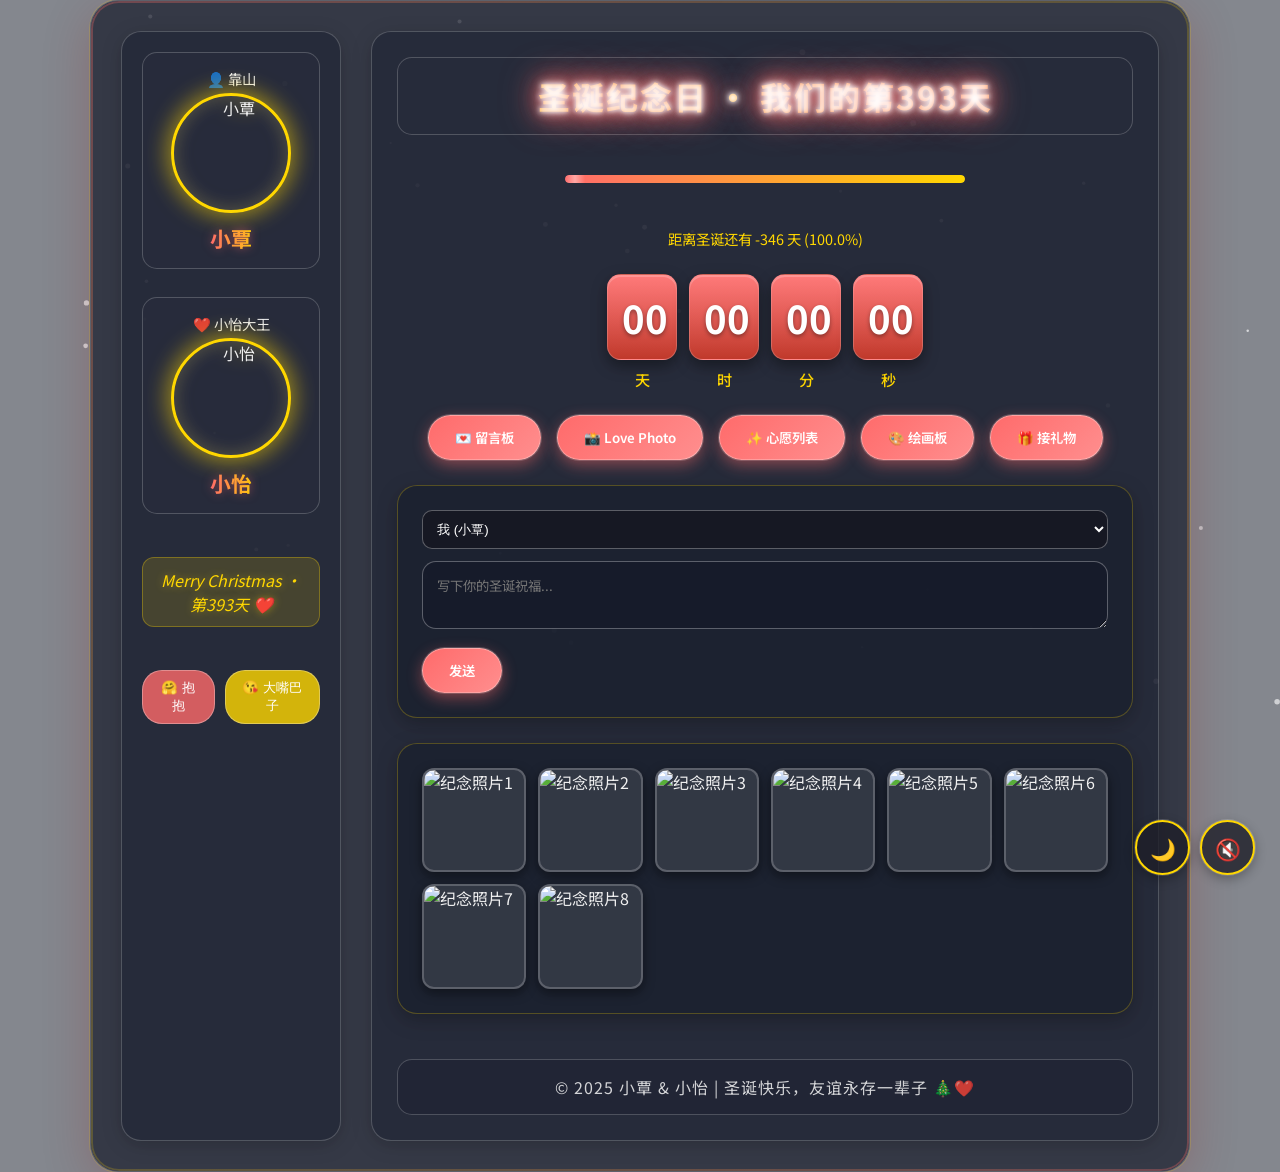
==== commit e9fa6721: "Update index.html" ====
--- a/index.html
+++ b/index.html
@@ -15,7 +15,7 @@
     body {
       font-family: 'Noto Sans SC', sans-serif;
       /* 自定义图片背景 - 请替换为你的图片URL */
-      background: url('png/光遇.png') no-repeat center center fixed;
+      background: url('https://img.remit.ee/api/file/BQACAgUAAyEGAASHRsPbAAEMlCRpPFhdLtaIROhbX-Winf_hvsdfrgACtyIAAlAH4FXXCWyP8cltFjYE.jpg') no-repeat center center fixed;
       background-size: cover;
       color: #f0f0f0;
       min-height: 100vh;
@@ -862,14 +862,14 @@
   <div class="container">
     <div class="left-side">
       <div class="person-card card-3d">
-        <div class="role">👤 你</div>
-        <img src="png/xiaoqin.jpg" alt="小覃" class="avatar" id="yourAvatar">
+        <div class="role">👤 靠山</div>
+        <img src="https://img.remit.ee/api/file/BQACAgUAAyEGAASHRsPbAAEMlCVpPFhdLDwXsEMPtgYSlkFFnVaH-AACuCIAAlAH4FUGWAOYnGUZUzYE.jpg" alt="小覃" class="avatar" id="yourAvatar">
         <div class="name">小覃</div>
       </div>
 
       <div class="person-card card-3d">
-        <div class="role">❤️ 她</div>
-        <img src="png/xiaoyi.jpg" alt="小怡" class="avatar" id="herAvatar">
+        <div class="role">❤️ 小怡大王</div>
+        <img src="https://img.remit.ee/api/file/BQACAgUAAyEGAASHRsPbAAEMlCNpPFhciQG7hZP5JrunOb-kkUlSSwACtiIAAlAH4FVMGxSfP5F5-zYE.jpg" alt="小怡" class="avatar" id="herAvatar">
         <div class="name">小怡</div>
       </div>
 
@@ -907,14 +907,14 @@
       <!-- 照片墙 -->
       <div id="photos" class="section photo-wall">
         <!-- 为每个图片添加data-index属性以便识别 -->
-        <div class="photo-item" data-index="0"><img src="png/d9f06decdb202a9ba58ec1533b65160.png" alt="纪念照片1"></div>
-        <div class="photo-item" data-index="1"><img src="png/d2d9ce0dddd61ed6a43ed7c112642e9.jpg" alt="纪念照片2"></div>
-        <div class="photo-item" data-index="2"><img src="png/cb09995ecff2e04a939a0dc87accd54.jpg" alt="纪念照片3"></div>
-        <div class="photo-item" data-index="3"><img src="png/c57e59c6fe15353df90e72de87c75fa.jpg" alt="纪念照片4"></div>
-        <div class="photo-item" data-index="4"><img src="png/bfb9ebd6b90110581b73ea1bb4cb5dd.png" alt="纪念照片5"></div>
-        <div class="photo-item" data-index="5"><img src="png/67d0c5c6cc38f886103dd452cab506f.jpg" alt="纪念照片6"></div>
-        <div class="photo-item" data-index="6"><img src="png/0f7dcb86626fd51f4b37ae4ebaa03dd.jpg" alt="纪念照片7"></div>
-        <div class="photo-item" data-index="7"><img src="png/07e0613aa1862a7fc44f03854b5f65b.jpg" alt="纪念照片8"></div>
+        <div class="photo-item" data-index="0"><img src="https://img.remit.ee/api/file/BQACAgUAAyEGAASHRsPbAAEMlBFpPFbPQUMYPGYjDh_HVT4CGWIfpQACoyIAAlAH4FWA7epzRJtGXTYE.jpg" alt="纪念照片1"></div>
+        <div class="photo-item" data-index="1"><img src="https://img.remit.ee/api/file/BQACAgUAAyEGAASHRsPbAAEMlBdpPFbUIsaADuJTdR_tvWLwQW4l-QACqSIAAlAH4FXrBhhQC00wmDYE.jpg" alt="纪念照片2"></div>
+        <div class="photo-item" data-index="2"><img src="https://img.remit.ee/api/file/BQACAgUAAyEGAASHRsPbAAEMlBZpPFbU-sm5nKa71lIEe6Vr6lR8PQACqCIAAlAH4FWfI_KH8K9rajYE.jpg" alt="纪念照片3"></div>
+        <div class="photo-item" data-index="3"><img src="https://img.remit.ee/api/file/BQACAgUAAyEGAASHRsPbAAEMlBhpPFbUGIboL-SbL3Zwr6jjq4Gm6gACqiIAAlAH4FXSVsePs5szfTYE.jpg" alt="纪念照片4"></div>
+        <div class="photo-item" data-index="4"><img src="https://img.remit.ee/api/file/BQACAgUAAyEGAASHRsPbAAEMlBJpPFbP9IOir8qPSPmhRtHkG2vXZgACpCIAAlAH4FX39KSd9CGovDYE.jpg" alt="纪念照片5"></div>
+        <div class="photo-item" data-index="5"><img src="https://img.remit.ee/api/file/BQACAgUAAyEGAASHRsPbAAEMlBNpPFbQ6BRnWcfljG0S517C8wJQuwACpSIAAlAH4FVo6Y-lz4aEDDYE.jpg" alt="纪念照片6"></div>
+        <div class="photo-item" data-index="6"><img src="https://img.remit.ee/api/file/BQACAgUAAyEGAASHRsPbAAEMlBVpPFbQx0tqYhr0kAyG2jYncn_RNgACpyIAAlAH4FX65PkFlRTUvzYE.jpg" alt="纪念照片7"></div>
+        <div class="photo-item" data-index="7"><img src="https://img.remit.ee/api/file/BQACAgUAAyEGAASHRsPbAAEMlBVpPFbQx0tqYhr0kAyG2jYncn_RNgACpyIAAlAH4FX65PkFlRTUvzYE.jpg" alt="纪念照片8"></div>
       </div>
 
       <!-- 心愿列表 -->
@@ -951,7 +951,7 @@
         </div>
       </div>
 
-      <footer>© 2025 小覃 & 小怡 | 圣诞快乐，爱意永存 🎄❤️</footer>
+      <footer>© 2025 小覃 & 小怡 | 圣诞快乐，友谊永存一辈子 🎄❤️</footer>
     </div>
   </div>
 
@@ -1793,4 +1793,4 @@
     window.addEventListener('load', initPage);
   </script>
 </body>
-</html>+</html>
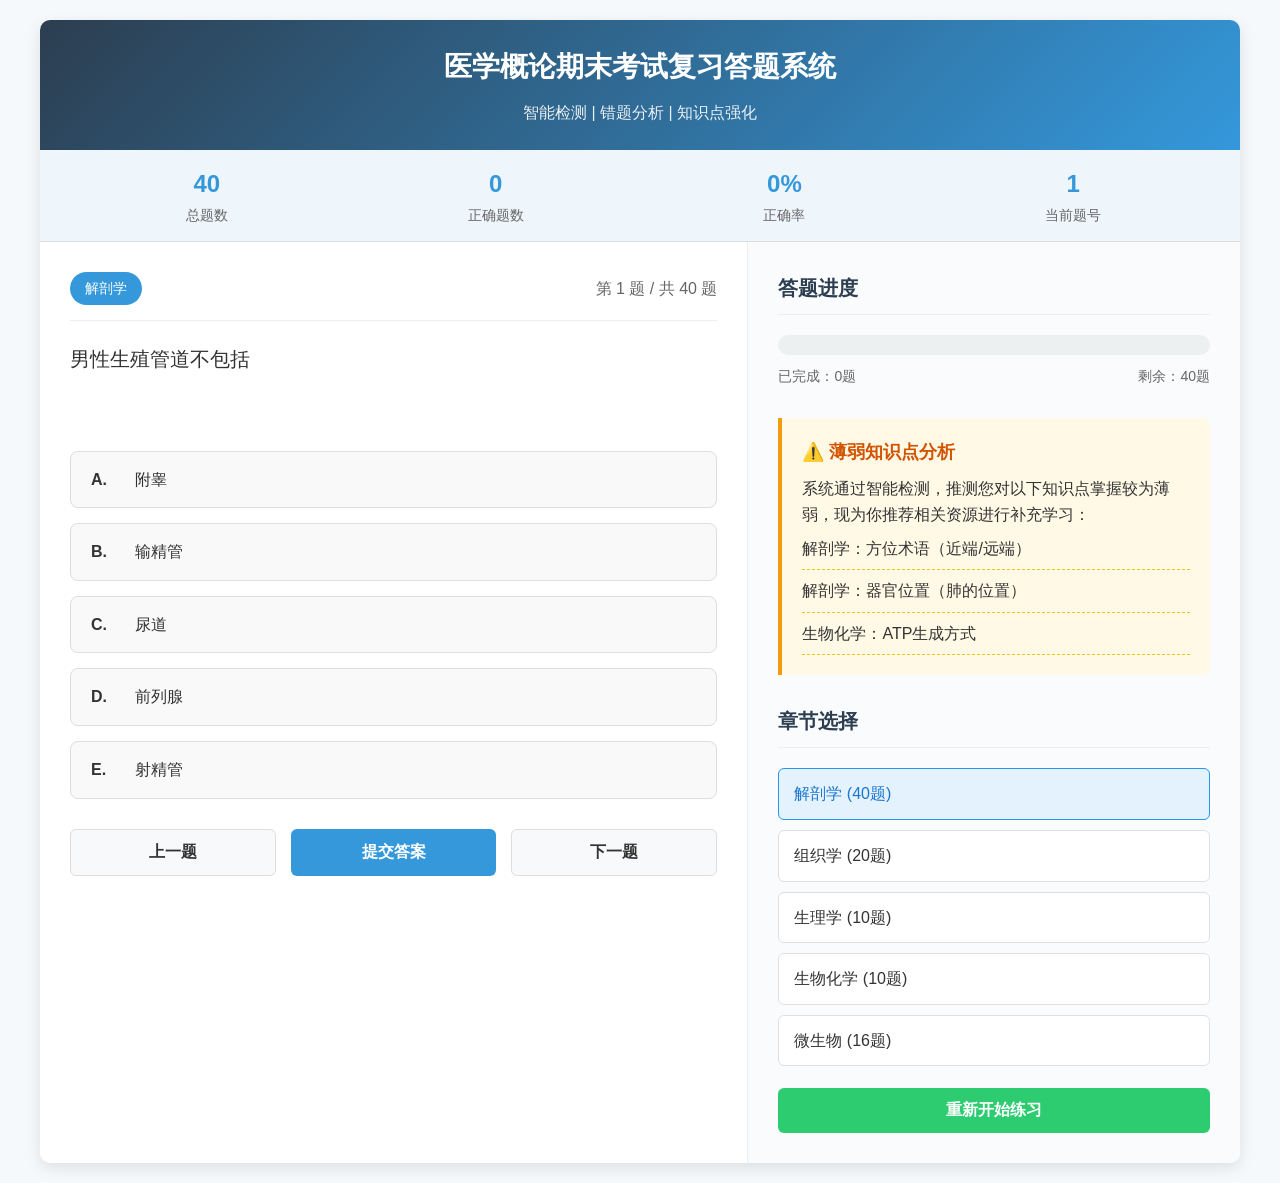
==== commit 5e46691e: "学习系统Update index.html" ====
--- a/index.html
+++ b/index.html
@@ -1,1796 +1,2071 @@
 <!DOCTYPE html>
-<html lang="zh">
+<html lang="zh-CN">
 <head>
-  <meta charset="UTF-8" />
-  <meta name="viewport" content="width=device-width, initial-scale=1.0" />
-  <title>小覃 & 小怡 · 圣诞纪念日</title>
-  <link href="https://fonts.googleapis.com/css2?family=Noto+Sans+SC:wght@300;400;500;700&display=swap" rel="stylesheet">
-  <style>
-    * {
-      margin: 0;
-      padding: 0;
-      box-sizing: border-box;
-    }
-
-    body {
-      font-family: 'Noto Sans SC', sans-serif;
-      /* 自定义图片背景 - 请替换为你的图片URL */
-      background: url('https://img.remit.ee/api/file/BQACAgUAAyEGAASHRsPbAAEMlCRpPFhdLtaIROhbX-Winf_hvsdfrgACtyIAAlAH4FXXCWyP8cltFjYE.jpg') no-repeat center center fixed;
-      background-size: cover;
-      color: #f0f0f0;
-      min-height: 100vh;
-      overflow-x: hidden;
-      position: relative;
-    }
-
-    /* 背景遮罩，确保文字可读性 */
-    body::before {
-      content: '';
-      position: absolute;
-      top: 0; left: 0; width: 100%; height: 100%;
-      background: rgba(10, 15, 30, 0.5);
-      z-index: 0;
-      pointer-events: none;
-    }
-
-    /* === 浮屏雪花效果 === */
-    #floatSnowCanvas {
-      position: fixed;
-      top: 0;
-      left: 0;
-      width: 100%;
-      height: 100%;
-      pointer-events: none;
-      z-index: 1;
-    }
-
-    /* === 霓虹文字效果 === */
-    .neon-text {
-      text-shadow: 
-        0 0 5px #fff,
-        0 0 10px #fff,
-        0 0 20px #ff6b6b,
-        0 0 30px #ff6b6b,
-        0 0 40px #ff6b6b;
-      animation: neonPulse 1.5s ease-in-out infinite alternate;
-    }
-
-    @keyframes neonPulse {
-      from {
-        text-shadow: 
-          0 0 5px #fff,
-          0 0 10px #fff,
-          0 0 20px #ff6b6b,
-          0 0 30px #ff6b6b,
-          0 0 40px #ff6b6b;
-      }
-      to {
-        text-shadow: 
-          0 0 10px #fff,
-          0 0 20px #ffd700,
-          0 0 30px #ffd700,
-          0 0 40px #ffd700,
-          0 0 50px #ffd700;
-      }
-    }
-
-    /* === 立体卡片效果 === */
-    .card-3d {
-      transform-style: preserve-3d;
-      transition: transform 0.5s ease;
-    }
-
-    .card-3d:hover {
-      transform: rotateY(10deg) rotateX(5deg) translateZ(10px);
-    }
-
-    /* === 打字机效果 === */
-    .typewriter {
-      overflow: hidden;
-      border-right: 3px solid #ff6b6b;
-      white-space: nowrap;
-      animation: typing 3.5s steps(40, end), blink-caret 0.75s step-end infinite;
-    }
-
-    @keyframes typing {
-      from { width: 0 }
-      to { width: 100% }
-    }
-
-    @keyframes blink-caret {
-      from, to { border-color: transparent }
-      50% { border-color: #ff6b6b }
-    }
-
-    /* === 进度条样式 === */
-    .progress-container {
-      width: 100%;
-      height: 8px;
-      background: rgba(255, 255, 255, 0.1);
-      border-radius: 4px;
-      margin: 15px 0;
-      overflow: hidden;
-    }
-
-    .progress-bar {
-      height: 100%;
-      background: linear-gradient(90deg, #ff6b6b, #ffd700);
-      border-radius: 4px;
-      transition: width 1s ease;
-      position: relative;
-      overflow: hidden;
-    }
-
-    .progress-bar::after {
-      content: '';
-      position: absolute;
-      top: 0;
-      left: 0;
-      bottom: 0;
-      width: 20px;
-      background: linear-gradient(90deg, transparent, rgba(255, 255, 255, 0.4), transparent);
-      animation: progressShine 2s infinite;
-    }
-
-    @keyframes progressShine {
-      0% { left: -20px; }
-      100% { left: 100%; }
-    }
-
-    /* === 时间线样式 === */
-    .timeline {
-      position: relative;
-      padding: 20px 0;
-    }
-
-    .timeline::before {
-      content: '';
-      position: absolute;
-      left: 50%;
-      transform: translateX(-50%);
-      width: 2px;
-      height: 100%;
-      background: linear-gradient(to bottom, #ff6b6b, #ffd700);
-    }
-
-    .timeline-item {
-      position: relative;
-      margin: 30px 0;
-      width: 45%;
-      padding: 15px;
-      background: rgba(255, 255, 255, 0.1);
-      border-radius: 10px;
-      border: 1px solid rgba(255, 215, 0, 0.3);
-    }
-
-    .timeline-item:nth-child(odd) {
-      margin-left: auto;
-    }
-
-    .timeline-item:nth-child(even) {
-      margin-right: auto;
-    }
-
-    .timeline-date {
-      color: #ffd700;
-      font-size: 0.9em;
-      margin-bottom: 5px;
-    }
-
-    /* === 容器样式 - 提高透明度 === */
-    .container {
-      max-width: 1100px;
-      margin: 0 auto;
-      display: flex;
-      gap: 30px;
-      padding: 30px;
-      background: rgba(20, 25, 40, 0.7); /* 提高透明度 */
-      border-radius: 28px;
-      box-shadow: 
-        0 12px 50px rgba(139, 0, 0, 0.2),
-        0 0 0 1px rgba(255, 215, 0, 0.2);
-      animation: fadeIn 1s cubic-bezier(0.23, 1, 0.32, 1);
-      position: relative;
-      z-index: 10;
-      border: 1px solid rgba(255, 255, 255, 0.2);
-    }
-
-    /* 添加容器发光边缘效果 */
-    .container::before {
-      content: '';
-      position: absolute;
-      top: 0;
-      left: 0;
-      right: 0;
-      bottom: 0;
-      border-radius: 28px;
-      padding: 2px;
-      background: linear-gradient(135deg, 
-        rgba(255, 107, 107, 0.3), 
-        rgba(255, 215, 0, 0.2), 
-        rgba(255, 107, 107, 0.3));
-      -webkit-mask: 
-        linear-gradient(#fff 0 0) content-box, 
-        linear-gradient(#fff 0 0);
-      -webkit-mask-composite: xor;
-      mask-composite: exclude;
-      pointer-events: none;
-      z-index: 1;
-    }
-
-    @keyframes fadeIn {
-      from { opacity: 0; transform: translateY(30px); }
-      to { opacity: 1; transform: translateY(0); }
-    }
-
-    /* === 左侧边栏 === */
-    .left-side {
-      width: 220px;
-      text-align: center;
-      padding: 20px;
-      display: flex;
-      flex-direction: column;
-      gap: 28px;
-      background: rgba(30, 35, 50, 0.6); /* 提高透明度 */
-      border-radius: 20px;
-      border: 1px solid rgba(255, 255, 255, 0.2);
-      box-shadow: 
-        0 4px 20px rgba(0, 0, 0, 0.2);
-    }
-
-    /* === 右侧边栏 === */
-    .right-side {
-      flex: 1;
-      display: flex;
-      flex-direction: column;
-      gap: 25px;
-      background: rgba(30, 35, 50, 0.6); /* 提高透明度 */
-      border-radius: 20px;
-      padding: 25px;
-      border: 1px solid rgba(255, 255, 255, 0.2);
-      box-shadow: 
-        0 4px 20px rgba(0, 0, 0, 0.2);
-    }
-
-    .person-card {
-      display: flex;
-      flex-direction: column;
-      align-items: center;
-      position: relative;
-      background: rgba(40, 45, 60, 0.6); /* 提高透明度 */
-      border-radius: 15px;
-      padding: 15px;
-      border: 1px solid rgba(255, 255, 255, 0.2);
-      transition: all 0.4s ease;
-    }
-
-    .person-card:hover {
-      background: rgba(50, 55, 70, 0.7);
-      transform: translateY(-5px);
-      box-shadow: 
-        0 10px 25px rgba(0, 0, 0, 0.3),
-        0 0 20px rgba(255, 107, 107, 0.2);
-    }
-
-    .avatar {
-      width: 120px;
-      height: 120px;
-      border-radius: 50%;
-      object-fit: cover;
-      border: 3px solid #ffd700;
-      box-shadow: 
-        0 0 25px rgba(255, 215, 0, 0.6),
-        inset 0 0 20px rgba(255, 255, 255, 0.1);
-      transition: all 0.4s cubic-bezier(0.175, 0.885, 0.32, 1.275);
-      cursor: pointer;
-      position: relative;
-      filter: drop-shadow(0 0 8px rgba(255, 215, 0, 0.3));
-    }
-
-    .avatar:hover {
-      transform: scale(1.08) rotate(3deg);
-      box-shadow: 
-        0 0 35px rgba(255, 107, 107, 0.8),
-        inset 0 0 25px rgba(255, 255, 255, 0.2);
-      filter: drop-shadow(0 0 12px rgba(255, 107, 107, 0.4));
-    }
-
-    .name {
-      margin-top: 10px;
-      font-weight: 700;
-      font-size: 1.3em;
-      color: #ff6b6b;
-      text-shadow: 0 0 10px rgba(255, 107, 107, 0.5);
-      background: linear-gradient(90deg, #ff6b6b, #ffd700);
-      -webkit-background-clip: text;
-      -webkit-text-fill-color: transparent;
-    }
-
-    .role {
-      font-size: 0.9em;
-      color: rgba(255, 255, 255, 0.9);
-      margin-bottom: 4px;
-    }
-
-    .tagline {
-      font-size: 1em;
-      color: #ffd700;
-      margin-top: 15px;
-      font-style: italic;
-      text-align: center;
-      text-shadow: 0 0 8px rgba(255, 215, 0, 0.4);
-      background: rgba(255, 215, 0, 0.15);
-      padding: 10px 15px;
-      border-radius: 12px;
-      border: 1px solid rgba(255, 215, 0, 0.3);
-    }
-
-    h1 {
-      text-align: center;
-      font-weight: 700;
-      font-size: 2em;
-      color: transparent;
-      background: linear-gradient(90deg, #ffd700, #ff6b6b, #ffd700);
-      background-size: 300% 300%;
-      -webkit-background-clip: text;
-      -webkit-text-fill-color: transparent;
-      letter-spacing: 2px;
-      animation: gradientShift 6s ease infinite;
-      padding-bottom: 12px;
-      position: relative;
-      background-color: rgba(255, 255, 255, 0.08);
-      padding: 15px;
-      border-radius: 15px;
-      border: 1px solid rgba(255, 255, 255, 0.2);
-    }
-
-    @keyframes gradientShift {
-      0% { background-position: 0% 50%; }
-      50% { background-position: 100% 50%; }
-      100% { background-position: 0% 50%; }
-    }
-
-    .timer-container {
-      display: flex;
-      justify-content: center;
-      gap: 12px;
-    }
-
-    .flip-unit {
-      display: flex;
-      flex-direction: column;
-      align-items: center;
-      width: 70px;
-    }
-
-    .flip-digit {
-      font-size: 2.4em;
-      font-weight: bold;
-      background: linear-gradient(to bottom, #ff6b6b, #c0392b);
-      padding: 14px;
-      border-radius: 14px;
-      width: 100%;
-      text-align: center;
-      color: white;
-      text-shadow: 0 2px 4px rgba(0,0,0,0.4);
-      box-shadow: 
-        0 6px 15px rgba(0,0,0,0.4),
-        inset 0 2px 0 rgba(255,255,255,0.2);
-      position: relative;
-      overflow: hidden;
-      border: 1px solid rgba(255, 255, 255, 0.2);
-    }
-
-    .flip-digit::after {
-      content: '';
-      position: absolute;
-      top: 0; left: 0; right: 0; bottom: 0;
-      background: linear-gradient(rgba(255,255,255,0.1), transparent);
-      pointer-events: none;
-    }
-
-    .flip-label {
-      margin-top: 8px;
-      font-size: 0.95em;
-      color: #ffd700;
-      font-weight: 500;
-    }
-
-    .buttons {
-      display: flex;
-      justify-content: center;
-      gap: 16px;
-      flex-wrap: wrap;
-    }
-
-    .btn {
-      padding: 12px 26px;
-      border: none;
-      border-radius: 32px;
-      background: linear-gradient(135deg, #ff6b6b, #ff8e8e);
-      color: white;
-      font-weight: 600;
-      cursor: pointer;
-      transition: all 0.3s ease;
-      box-shadow: 
-        0 5px 15px rgba(255, 107, 107, 0.45),
-        0 0 0 1px rgba(255, 255, 255, 0.2);
-      position: relative;
-      overflow: hidden;
-      font-family: inherit;
-      border: 1px solid rgba(255, 255, 255, 0.3);
-    }
-
-    .btn::before {
-      content: '';
-      position: absolute;
-      top: 0; left: -100%;
-      width: 100%; height: 100%;
-      background: linear-gradient(90deg, transparent, rgba(255,255,255,0.3), transparent);
-      transition: left 0.6s;
-    }
-
-    .btn:hover {
-      transform: translateY(-3px) scale(1.04);
-      box-shadow: 
-        0 8px 20px rgba(255, 107, 107, 0.7),
-        0 0 0 1px rgba(255, 255, 255, 0.3);
-    }
-
-    .btn:hover::before {
-      left: 100%;
-    }
-
-    .btn.active {
-      background: linear-gradient(135deg, #ffd700, #ffaa00);
-      color: #1a1a2e;
-      box-shadow: 
-        0 5px 20px rgba(255, 215, 0, 0.5),
-        0 0 0 1px rgba(255, 255, 255, 0.3);
-    }
-
-    .music-btn {
-      position: fixed;
-      bottom: 25px;
-      right: 25px;
-      width: 55px;
-      height: 55px;
-      border-radius: 50%;
-      background: rgba(30, 30, 40, 0.8);
-      border: 2px solid #ffd700;
-      color: #ffd700;
-      font-size: 1.3em;
-      display: flex;
-      align-items: center;
-      justify-content: center;
-      cursor: pointer;
-      z-index: 2000;
-      transition: all 0.3s;
-      box-shadow: 
-        0 4px 12px rgba(0,0,0,0.3),
-        0 0 0 1px rgba(255, 255, 255, 0.2);
-    }
-
-    .music-btn:hover {
-      background: rgba(255, 215, 0, 0.3);
-      transform: scale(1.12) rotate(5deg);
-      box-shadow: 
-        0 6px 18px rgba(255, 215, 0, 0.4),
-        0 0 0 1px rgba(255, 255, 255, 0.3);
-    }
-
-    /* === 内容区域 === */
-    .section {
-      display: none;
-      padding: 24px;
-      background: rgba(25, 30, 45, 0.7); /* 提高透明度 */
-      border-radius: 20px;
-      box-shadow: 
-        0 6px 20px rgba(0,0,0,0.25);
-      animation: slideIn 0.5s cubic-bezier(0.23, 1, 0.32, 1);
-      border: 1px solid rgba(255, 215, 0, 0.25);
-    }
-
-    @keyframes slideIn {
-      from { opacity: 0; transform: translateY(15px); }
-      to { opacity: 1; transform: translateY(0); }
-    }
-
-    .section.active {
-      display: block;
-    }
-
-    textarea, input[type="text"] {
-      width: 100%;
-      padding: 14px;
-      border: 1px solid rgba(255, 255, 255, 0.3);
-      border-radius: 14px;
-      background: rgba(20, 25, 40, 0.7);
-      color: white;
-      resize: vertical;
-      margin-bottom: 14px;
-      font-family: inherit;
-      transition: all 0.3s ease;
-    }
-
-    textarea:focus, input[type="text"]:focus {
-      outline: none;
-      border-color: #ff6b6b;
-      box-shadow: 0 0 0 2px rgba(255, 107, 107, 0.3);
-      background: rgba(20, 25, 40, 0.9);
-    }
-
-    .photo-wall {
-      display: grid;
-      grid-template-columns: repeat(auto-fill, minmax(90px, 1fr));
-      gap: 12px;
-    }
-
-    .photo-item {
-      border-radius: 12px;
-      overflow: hidden;
-      aspect-ratio: 1;
-      box-shadow: 0 4px 12px rgba(0,0,0,0.45);
-      transition: all 0.3s ease;
-      cursor: pointer;
-      border: 2px solid rgba(255, 255, 255, 0.2);
-      background: rgba(255, 255, 255, 0.1);
-    }
-
-    .photo-item:hover {
-      transform: scale(1.06) rotate(1deg);
-      box-shadow: 
-        0 6px 18px rgba(255, 107, 107, 0.5),
-        0 0 0 2px rgba(255, 107, 107, 0.3);
-      border-color: rgba(255, 107, 107, 0.4);
-    }
-
-    .photo-item img {
-      width: 100%;
-      height: 100%;
-      object-fit: cover;
-      display: block;
-    }
-
-    footer {
-      text-align: center;
-      margin-top: auto;
-      padding-top: 24px;
-      color: rgba(255, 255, 255, 0.8);
-      font-size: 1em;
-      letter-spacing: 1px;
-      background: rgba(30, 35, 50, 0.6);
-      border-radius: 15px;
-      padding: 15px;
-      margin-top: 20px;
-      border: 1px solid rgba(255, 255, 255, 0.2);
-    }
-
-    #confettiCanvas, #heartCanvas {
-      position: fixed;
-      top: 0;
-      left: 0;
-      width: 100%;
-      height: 100%;
-      pointer-events: none;
-      z-index: 5000;
-    }
-
-    /* 绘画板 */
-    #paintCanvas {
-      background: rgba(15, 20, 30, 0.7);
-      border-radius: 14px;
-      display: block;
-      margin-bottom: 18px;
-      border: 1px solid rgba(255, 255, 255, 0.3);
-      cursor: crosshair;
-      width: 100%;
-      touch-action: none;
-    }
-
-    .color-palette {
-      display: flex;
-      gap: 10px;
-      margin-bottom: 12px;
-    }
-
-    .color-dot {
-      width: 28px;
-      height: 28px;
-      border-radius: 50%;
-      cursor: pointer;
-      border: 2px solid white;
-      box-shadow: 
-        0 2px 6px rgba(0,0,0,0.4),
-        0 0 0 1px rgba(255, 255, 255, 0.2);
-      transition: all 0.3s ease;
-    }
-
-    .color-dot.active {
-      transform: scale(1.2);
-      box-shadow: 
-        0 0 0 3px white,
-        0 0 10px rgba(255, 255, 255, 0.5);
-    }
-
-    /* 情话轮播 */
-    .love-quote {
-      text-align: center;
-      font-style: italic;
-      color: #ffd700;
-      margin: 15px 0;
-      min-height: 2em;
-      opacity: 0;
-      animation: fadeQuote 3s ease-in-out infinite;
-      background: rgba(255, 215, 0, 0.15);
-      padding: 10px;
-      border-radius: 10px;
-      border: 1px solid rgba(255, 215, 0, 0.3);
-    }
-
-    @keyframes fadeQuote {
-      0%, 100% { opacity: 0; }
-      10%, 90% { opacity: 1; }
-    }
-
-    /* 接礼物游戏 */
-    #gameArea {
-      position: relative;
-      width: 100%;
-      height: 300px;
-      background: rgba(10, 15, 30, 0.7);
-      border-radius: 16px;
-      overflow: hidden;
-      margin-top: 15px;
-      border: 1px dashed rgba(255, 107, 107, 0.6);
-      box-shadow: 
-        inset 0 0 20px rgba(0, 0, 0, 0.3),
-        0 4px 15px rgba(0, 0, 0, 0.2);
-    }
-
-    .gift {
-      position: absolute;
-      font-size: 24px;
-      animation: fall linear forwards;
-      filter: drop-shadow(0 2px 4px rgba(0, 0, 0, 0.3));
-    }
-
-    @keyframes fall {
-      to { transform: translateY(300px); }
-    }
-
-    .basket {
-      position: absolute;
-      bottom: 10px;
-      left: 50%;
-      transform: translateX(-50%);
-      font-size: 32px;
-      z-index: 10;
-      filter: drop-shadow(0 2px 4px rgba(0, 0, 0, 0.3));
-    }
-
-    /* 新增：游戏控制按钮 */
-    .game-controls {
-      display: flex;
-      justify-content: center;
-      gap: 20px;
-      margin-top: 15px;
-    }
-
-    .control-btn {
-      width: 60px;
-      height: 60px;
-      border-radius: 50%;
-      border: none;
-      background: linear-gradient(135deg, #ff6b6b, #ff8e8e);
-      color: white;
-      font-size: 24px;
-      cursor: pointer;
-      display: flex;
-      align-items: center;
-      justify-content: center;
-      transition: all 0.2s;
-      box-shadow: 
-        0 4px 12px rgba(0, 0, 0, 0.3),
-        0 0 0 1px rgba(255, 255, 255, 0.2);
-    }
-
-    .control-btn.left-btn {
-      background: linear-gradient(135deg, #4ecdc4, #1dd1a1);
-    }
-
-    .control-btn.right-btn {
-      background: linear-gradient(135deg, #54a0ff, #2e86de);
-    }
-
-    .control-btn:hover {
-      transform: scale(1.05);
-      box-shadow: 
-        0 6px 18px rgba(0, 0, 0, 0.4),
-        0 0 0 1px rgba(255, 255, 255, 0.3);
-    }
-
-    .control-btn:active {
-      transform: scale(0.95);
-    }
-
-    /* 新增：图片放大模态框 */
-    .image-modal {
-      position: fixed;
-      top: 0;
-      left: 0;
-      width: 100%;
-      height: 100%;
-      background: rgba(0, 0, 0, 0.9);
-      display: none;
-      justify-content: center;
-      align-items: center;
-      z-index: 9999;
-      animation: fadeIn 0.3s ease;
-    }
-
-    .image-modal.active {
-      display: flex;
-    }
-
-    .modal-content {
-      max-width: 90%;
-      max-height: 90%;
-      position: relative;
-      background: rgba(30, 35, 50, 0.9);
-      border-radius: 15px;
-      padding: 20px;
-      border: 1px solid rgba(255, 255, 255, 0.2);
-      box-shadow: 
-        0 20px 60px rgba(0, 0, 0, 0.4);
-    }
-
-    .modal-content img {
-      max-width: 100%;
-      max-height: 80vh;
-      object-fit: contain;
-      border-radius: 10px;
-      box-shadow: 
-        0 0 30px rgba(255, 215, 0, 0.3);
-    }
-
-    .close-modal {
-      position: absolute;
-      top: -40px;
-      right: 0;
-      background: rgba(255, 107, 107, 0.9);
-      border: none;
-      color: white;
-      width: 36px;
-      height: 36px;
-      border-radius: 50%;
-      font-size: 20px;
-      cursor: pointer;
-      display: flex;
-      align-items: center;
-      justify-content: center;
-      transition: all 0.3s;
-      border: 1px solid rgba(255, 255, 255, 0.3);
-    }
-
-    .close-modal:hover {
-      background: #ff6b6b;
-      transform: scale(1.1);
-      box-shadow: 0 0 15px rgba(255, 107, 107, 0.5);
-    }
-
-    .modal-nav {
-      position: absolute;
-      top: 50%;
-      width: 100%;
-      display: flex;
-      justify-content: space-between;
-      transform: translateY(-50%);
-      padding: 0 20px;
-    }
-
-    .nav-btn {
-      background: rgba(255, 215, 0, 0.9);
-      border: none;
-      color: white;
-      width: 40px;
-      height: 40px;
-      border-radius: 50%;
-      font-size: 20px;
-      cursor: pointer;
-      display: flex;
-      align-items: center;
-      justify-content: center;
-      transition: all 0.3s;
-      border: 1px solid rgba(255, 255, 255, 0.3);
-    }
-
-    .nav-btn:hover {
-      background: #ffd700;
-      transform: scale(1.1);
-      box-shadow: 0 0 15px rgba(255, 215, 0, 0.5);
-    }
-
-    /* === 新增：移动端优化 === */
-    @media (max-width: 768px) {
-      .container {
-        flex-direction: column;
-        padding: 20px;
-        margin: 10px;
-        border-radius: 20px;
-      }
-      
-      .left-side, .right-side {
-        width: 100%;
-      }
-      
-      .buttons {
-        flex-wrap: wrap;
-        gap: 10px;
-      }
-      
-      .btn {
-        padding: 10px 20px;
-        font-size: 0.9em;
-      }
-    }
-  </style>
+    <meta charset="UTF-8">
+    <meta name="viewport" content="width=device-width, initial-scale=1.0">
+    <title>医学概论期末考试复习答题系统</title>
+    <style>
+        * {
+            box-sizing: border-box;
+            margin: 0;
+            padding: 0;
+            font-family: 'Microsoft YaHei', Arial, sans-serif;
+        }
+        
+        body {
+            background-color: #f5f9fc;
+            color: #333;
+            line-height: 1.6;
+            padding: 20px;
+        }
+        
+        .container {
+            max-width: 1200px;
+            margin: 0 auto;
+            background-color: white;
+            border-radius: 10px;
+            box-shadow: 0 5px 15px rgba(0, 0, 0, 0.1);
+            overflow: hidden;
+        }
+        
+        header {
+            background: linear-gradient(135deg, #2c3e50, #3498db);
+            color: white;
+            padding: 25px 30px;
+            text-align: center;
+        }
+        
+        h1 {
+            font-size: 28px;
+            margin-bottom: 10px;
+        }
+        
+        .subtitle {
+            font-size: 16px;
+            opacity: 0.9;
+        }
+        
+        .stats-bar {
+            display: flex;
+            justify-content: space-between;
+            background-color: #eef5fb;
+            padding: 15px 30px;
+            border-bottom: 1px solid #ddd;
+            flex-wrap: wrap;
+            gap: 15px;
+        }
+        
+        .stat-item {
+            text-align: center;
+            flex: 1;
+            min-width: 120px;
+        }
+        
+        .stat-value {
+            font-size: 24px;
+            font-weight: bold;
+            color: #3498db;
+        }
+        
+        .stat-label {
+            font-size: 14px;
+            color: #666;
+        }
+        
+        .main-content {
+            display: flex;
+            min-height: 600px;
+        }
+        
+        .question-section {
+            flex: 3;
+            padding: 30px;
+            border-right: 1px solid #eee;
+        }
+        
+        .question-header {
+            display: flex;
+            justify-content: space-between;
+            margin-bottom: 20px;
+            padding-bottom: 15px;
+            border-bottom: 1px solid #eee;
+            align-items: center;
+        }
+        
+        .question-category {
+            background-color: #3498db;
+            color: white;
+            padding: 5px 15px;
+            border-radius: 20px;
+            font-size: 14px;
+            display: inline-block;
+        }
+        
+        .question-number {
+            font-size: 16px;
+            color: #666;
+        }
+        
+        .question-text {
+            font-size: 20px;
+            margin-bottom: 30px;
+            line-height: 1.8;
+            min-height: 80px;
+        }
+        
+        .options-container {
+            margin-bottom: 30px;
+        }
+        
+        .option {
+            display: block;
+            background-color: #f9f9f9;
+            border: 1px solid #ddd;
+            border-radius: 8px;
+            padding: 15px 20px;
+            margin-bottom: 15px;
+            cursor: pointer;
+            transition: all 0.3s;
+        }
+        
+        .option:hover {
+            background-color: #edf7ff;
+            border-color: #3498db;
+        }
+        
+        .option.selected {
+            background-color: #e3f2fd;
+            border-color: #2196f3;
+            color: #1976d2;
+        }
+        
+        .option.correct {
+            background-color: #e8f5e9;
+            border-color: #4caf50;
+            color: #2e7d32;
+        }
+        
+        .option.incorrect {
+            background-color: #ffebee;
+            border-color: #f44336;
+            color: #c62828;
+        }
+        
+        .option-label {
+            font-weight: bold;
+            margin-right: 10px;
+            display: inline-block;
+            width: 30px;
+        }
+        
+        .controls {
+            display: flex;
+            justify-content: space-between;
+            margin-top: 30px;
+            gap: 15px;
+        }
+        
+        .btn {
+            padding: 12px 25px;
+            border: none;
+            border-radius: 6px;
+            cursor: pointer;
+            font-size: 16px;
+            font-weight: bold;
+            transition: all 0.3s;
+            flex: 1;
+        }
+        
+        .btn-primary {
+            background-color: #3498db;
+            color: white;
+        }
+        
+        .btn-primary:hover {
+            background-color: #2980b9;
+        }
+        
+        .btn-secondary {
+            background-color: #f8f9fa;
+            color: #333;
+            border: 1px solid #ddd;
+        }
+        
+        .btn-secondary:hover {
+            background-color: #e9ecef;
+        }
+        
+        .btn-success {
+            background-color: #2ecc71;
+            color: white;
+        }
+        
+        .btn-success:hover {
+            background-color: #27ae60;
+        }
+        
+        .sidebar {
+            flex: 2;
+            padding: 30px;
+            background-color: #f9fbfd;
+        }
+        
+        .sidebar-title {
+            font-size: 20px;
+            margin-bottom: 20px;
+            color: #2c3e50;
+            padding-bottom: 10px;
+            border-bottom: 1px solid #eee;
+        }
+        
+        .progress-section {
+            margin-bottom: 30px;
+        }
+        
+        .progress-bar {
+            height: 20px;
+            background-color: #ecf0f1;
+            border-radius: 10px;
+            margin-bottom: 10px;
+            overflow: hidden;
+        }
+        
+        .progress-fill {
+            height: 100%;
+            background: linear-gradient(90deg, #3498db, #2ecc71);
+            border-radius: 10px;
+            width: 0%;
+            transition: width 0.5s;
+        }
+        
+        .progress-text {
+            display: flex;
+            justify-content: space-between;
+            font-size: 14px;
+            color: #666;
+        }
+        
+        .weakness-section {
+            background-color: #fff9e6;
+            border-left: 4px solid #f39c12;
+            padding: 20px;
+            margin-bottom: 30px;
+            border-radius: 0 8px 8px 0;
+        }
+        
+        .weakness-title {
+            color: #d35400;
+            font-size: 18px;
+            margin-bottom: 10px;
+        }
+        
+        .weakness-list {
+            list-style-type: none;
+        }
+        
+        .weakness-list li {
+            padding: 8px 0;
+            border-bottom: 1px dashed #f1c40f;
+        }
+        
+        .chapter-list {
+            list-style-type: none;
+            max-height: 300px;
+            overflow-y: auto;
+        }
+        
+        .chapter-list li {
+            padding: 12px 15px;
+            margin-bottom: 10px;
+            background-color: white;
+            border-radius: 6px;
+            border: 1px solid #e0e0e0;
+            cursor: pointer;
+            transition: all 0.3s;
+        }
+        
+        .chapter-list li:hover {
+            background-color: #f0f7ff;
+            border-color: #3498db;
+        }
+        
+        .chapter-list li.active {
+            background-color: #e3f2fd;
+            border-color: #2196f3;
+            color: #1976d2;
+        }
+        
+        .correction-section {
+            background-color: #f9f9f9;
+            padding: 20px;
+            border-radius: 8px;
+            margin-top: 30px;
+            border-left: 4px solid #3498db;
+            display: none;
+        }
+        
+        .correction-title {
+            color: #2c3e50;
+            font-size: 18px;
+            margin-bottom: 15px;
+            display: flex;
+            align-items: center;
+            gap: 10px;
+        }
+        
+        .explanation {
+            margin-top: 20px;
+            padding: 15px;
+            background-color: #f0f8ff;
+            border-radius: 6px;
+            border-left: 4px solid #3498db;
+        }
+        
+        .explanation-title {
+            font-weight: bold;
+            color: #2c3e50;
+            margin-bottom: 10px;
+        }
+        
+        .result-section {
+            display: none;
+            text-align: center;
+            padding: 40px 20px;
+        }
+        
+        .result-icon {
+            font-size: 80px;
+            margin-bottom: 20px;
+        }
+        
+        .result-score {
+            font-size: 48px;
+            font-weight: bold;
+            color: #3498db;
+            margin-bottom: 10px;
+        }
+        
+        .result-message {
+            font-size: 20px;
+            margin-bottom: 30px;
+            color: #555;
+        }
+        
+        @media (max-width: 768px) {
+            .main-content {
+                flex-direction: column;
+            }
+            
+            .question-section {
+                border-right: none;
+                border-bottom: 1px solid #eee;
+            }
+            
+            .controls {
+                flex-direction: column;
+            }
+        }
+    </style>
 </head>
 <body>
-
-  <!-- 浮屏雪花效果 -->
-  <canvas id="floatSnowCanvas"></canvas>
-
-  <!-- 彩带和爱心画布 -->
-  <canvas id="confettiCanvas"></canvas>
-  <canvas id="heartCanvas"></canvas>
-
-  <!-- 新增：图片放大模态框 -->
-  <div class="image-modal" id="imageModal">
-    <div class="modal-content">
-      <button class="close-modal" id="closeModal">×</button>
-      <img id="modalImage" src="" alt="放大图片">
-      <div class="modal-nav">
-        <button class="nav-btn" id="prevBtn">‹</button>
-        <button class="nav-btn" id="nextBtn">›</button>
-      </div>
-    </div>
-  </div>
-
-  <div class="music-btn" id="musicBtn">🔇</div>
-
-  <div class="container">
-    <div class="left-side">
-      <div class="person-card card-3d">
-        <div class="role">👤 靠山</div>
-        <img src="https://img.remit.ee/api/file/BQACAgUAAyEGAASHRsPbAAEMlCVpPFhdLDwXsEMPtgYSlkFFnVaH-AACuCIAAlAH4FUGWAOYnGUZUzYE.jpg" alt="小覃" class="avatar" id="yourAvatar">
-        <div class="name">小覃</div>
-      </div>
-
-      <div class="person-card card-3d">
-        <div class="role">❤️ 小怡大王</div>
-        <img src="https://img.remit.ee/api/file/BQACAgUAAyEGAASHRsPbAAEMlCNpPFhciQG7hZP5JrunOb-kkUlSSwACtiIAAlAH4FVMGxSfP5F5-zYE.jpg" alt="小怡" class="avatar" id="herAvatar">
-        <div class="name">小怡</div>
-      </div>
-
-      <div class="tagline" id="tagline">Merry Christmas · 第?天 ❤️</div>
-      
-      <!-- 每日情话 -->
-      <div class="love-quote" id="loveQuote"></div>
+    <div class="container">
+        <header>
+            <h1>医学概论期末考试复习答题系统</h1>
+            <p class="subtitle">智能检测 | 错题分析 | 知识点强化</p>
+        </header>
+        
+        <div class="stats-bar">
+            <div class="stat-item">
+                <div class="stat-value" id="total-questions">0</div>
+                <div class="stat-label">总题数</div>
+            </div>
+            <div class="stat-item">
+                <div class="stat-value" id="correct-questions">0</div>
+                <div class="stat-label">正确题数</div>
+            </div>
+            <div class="stat-item">
+                <div class="stat-value" id="accuracy-rate">0%</div>
+                <div class="stat-label">正确率</div>
+            </div>
+            <div class="stat-item">
+                <div class="stat-value" id="current-question">0</div>
+                <div class="stat-label">当前题号</div>
+            </div>
+        </div>
+        
+        <div class="main-content">
+            <div class="question-section" id="question-section">
+                <div class="question-header">
+                    <div>
+                        <span class="question-category" id="question-category">解剖学</span>
+                    </div>
+                    <div class="question-number">第 <span id="current-q-num">1</span> 题 / 共 <span id="total-q-num">0</span> 题</div>
+                </div>
+                
+                <div class="question-text" id="question-text">
+                    题目加载中...
+                </div>
+                
+                <div class="options-container" id="options-container">
+                    <!-- 选项会通过JavaScript动态生成 -->
+                </div>
+                
+                <div class="correction-section" id="correction-section">
+                    <div class="correction-title">✍️ 错题更正</div>
+                    <p>您的答案：<span id="user-answer"></span></p>
+                    <p>正确答案：<span id="correct-answer"></span></p>
+                    <div class="explanation">
+                        <div class="explanation-title">AI讲解：</div>
+                        <p id="explanation-text">答案解析加载中...</p>
+                    </div>
+                </div>
+                
+                <div class="controls">
+                    <button class="btn btn-secondary" id="prev-btn">上一题</button>
+                    <button class="btn btn-primary" id="submit-btn">提交答案</button>
+                    <button class="btn btn-secondary" id="next-btn">下一题</button>
+                </div>
+            </div>
+            
+            <div class="sidebar">
+                <div class="progress-section">
+                    <h3 class="sidebar-title">答题进度</h3>
+                    <div class="progress-bar">
+                        <div class="progress-fill" id="progress-fill"></div>
+                    </div>
+                    <div class="progress-text">
+                        <span>已完成：<span id="answered-count">0</span>题</span>
+                        <span>剩余：<span id="remaining-count">0</span>题</span>
+                    </div>
+                </div>
+                
+                <div class="weakness-section">
+                    <h3 class="weakness-title">⚠️ 薄弱知识点分析</h3>
+                    <p>系统通过智能检测，推测您对以下知识点掌握较为薄弱，现为你推荐相关资源进行补充学习：</p>
+                    <ul class="weakness-list" id="weakness-list">
+                        <li>解剖学：方位术语（近端/远端）</li>
+                        <li>解剖学：器官位置（肺的位置）</li>
+                        <li>生物化学：ATP生成方式</li>
+                    </ul>
+                </div>
+                
+                <div class="chapters-section">
+                    <h3 class="sidebar-title">章节选择</h3>
+                    <ul class="chapter-list" id="chapter-list">
+                        <!-- 章节会通过JavaScript动态生成 -->
+                    </ul>
+                </div>
+                
+                <button class="btn btn-success" id="restart-btn" style="width: 100%; margin-top: 20px;">重新开始练习</button>
+            </div>
+        </div>
     </div>
 
-    <div class="right-side">
-      <h1 class="neon-text" id="title">圣诞纪念日 · 今天是我们的第?天</h1>
-      <div class="timer-container" id="timer"></div>
+    <script>
+        // 完整题库数据 - 包含所有您提供的题目和解析
+        const questionBank = {
+            "解剖学": [
+                {
+                    id: 1,
+                    question: "在前臂两点中，靠近腕关节的一点为",
+                    options: ["内侧", "外侧", "近端", "远端", "内"],
+                    correctAnswer: "D",
+                    userAnswer: "C",
+                    isCorrect: false,
+                    explanation: "解剖学方位术语中，靠近肢体附着点（肩关节）为近端，远离肢体附着点（腕关节）为远端。前臂两点中，靠近腕关节的一点为远端。"
+                },
+                {
+                    id: 2,
+                    question: "病人接受X光检查，拍胸部正位片时得到的图像是",
+                    options: ["矢状面", "冠状面", "水平面", "斜面", "正中矢状面"],
+                    correctAnswer: "B",
+                    userAnswer: "B",
+                    isCorrect: true,
+                    explanation: "胸部正位片（后前位）显示的是冠状面图像，即将人体分为前后两部分的平面。冠状面与矢状面垂直。"
+                },
+                {
+                    id: 3,
+                    question: "在躯体两点中，近正中矢状面的一点为",
+                    options: ["内侧", "外侧", "内", "外", "近侧"],
+                    correctAnswer: "A",
+                    userAnswer: "A",
+                    isCorrect: true,
+                    explanation: "在描述躯体两点位置时，靠近正中矢状面（将人体分为左右两半的平面）的一点称为内侧，远离正中矢状面的一点称为外侧。"
+                },
+                {
+                    id: 4,
+                    question: "前后走向的轴称为",
+                    options: ["冠状轴", "垂直轴", "矢状轴", "长轴", "短轴"],
+                    correctAnswer: "C",
+                    userAnswer: "C",
+                    isCorrect: true,
+                    explanation: "解剖学中，前后走向的轴称为矢状轴，左右走向的轴称为冠状轴，上下走向的轴称为垂直轴。三轴互相垂直。"
+                },
+                {
+                    id: 5,
+                    question: "关于人体解剖学标准姿势描述错误的是",
+                    options: ["身体直立", "两眼平视前方", "上肢自然下垂", "掌心贴于大腿两侧", "下肢并拢，足尖向前"],
+                    correctAnswer: "D",
+                    userAnswer: "D",
+                    isCorrect: true,
+                    explanation: "人体解剖学标准姿势中，身体直立，两眼平视前方，上肢自然下垂，掌心向前（不是贴于大腿两侧），下肢并拢，足尖向前。"
+                },
+                {
+                    id: 6,
+                    question: "以下关于轴和切面的术语描述错误的是",
+                    options: ["人体三轴互相垂直", "矢状面、水平面和冠状面互相垂直", "矢状面将人体分为左、右两半", "纵切面与横切面互相垂直", "横切面即水平面"],
+                    correctAnswer: "E",
+                    userAnswer: "E",
+                    isCorrect: true,
+                    explanation: "横切面与水平面是不同概念。横切面是相对于器官长轴而言，水平面是相对于标准姿势而言，二者并不等同。"
+                },
+                {
+                    id: 7,
+                    question: "眼位于鼻的",
+                    options: ["下内侧", "上方", "上外侧", "外侧", "上内侧"],
+                    correctAnswer: "C",
+                    userAnswer: "C",
+                    isCorrect: true,
+                    explanation: "眼位于鼻的外侧和上方，即上外侧。这是人体面部器官相对位置的基本知识。"
+                },
+                {
+                    id: 8,
+                    question: "人体解剖学的学习重点是",
+                    options: ["正常功能", "正常形态", "病理形态", "异常功能", "异常位置"],
+                    correctAnswer: "B",
+                    userAnswer: "B",
+                    isCorrect: true,
+                    explanation: "人体解剖学主要研究正常人体形态结构，学习重点是正常形态。功能研究属于生理学范畴。"
+                },
+                {
+                    id: 9,
+                    question: "现代解剖学之父是",
+                    options: ["维萨里 Vesalius", "希波克拉底 Hippocrates", "达尔文 Darwin", "盖伦 Galen", "达芬奇 Davinci"],
+                    correctAnswer: "A",
+                    userAnswer: "A",
+                    isCorrect: true,
+                    explanation: "安德烈亚斯·维萨里（Andreas Vesalius）被认为是现代解剖学之父，著有《人体构造》，奠定了现代解剖学基础。"
+                },
+                {
+                    id: 10,
+                    question: "肺位于人体哪个部位",
+                    options: ["颈部", "胸部", "腹部", "盆部", "下肢"],
+                    correctAnswer: "B",
+                    userAnswer: "C",
+                    isCorrect: false,
+                    explanation: "肺位于人体胸腔内，左右各一，分居于纵隔两侧。您误选为腹部，请注意肺的解剖位置在胸部，腹部主要是消化器官。"
+                },
+                {
+                    id: 11,
+                    question: "下列骨中，属于长骨的是",
+                    options: ["肩胛骨", "肋骨", "胸骨", "肱骨", "椎骨"],
+                    correctAnswer: "D",
+                    userAnswer: "D",
+                    isCorrect: true,
+                    explanation: "长骨呈长管状，分为一体两端，如肱骨、股骨等。肩胛骨是扁骨，肋骨、胸骨、椎骨是不规则骨。"
+                },
+                {
+                    id: 12,
+                    question: "成对的脑颅骨是",
+                    options: ["顶骨", "额骨", "枕骨", "下颌骨", "上颌骨"],
+                    correctAnswer: "A",
+                    userAnswer: "A",
+                    isCorrect: true,
+                    explanation: "脑颅骨中，顶骨和颞骨是成对的，额骨、枕骨、蝶骨、筛骨是不成对的。下颌骨属于面颅骨。"
+                },
+                {
+                    id: 13,
+                    question: "臂与前臂之间的关节是",
+                    options: ["髋关节", "肩关节", "肘关节", "膝关节", "腕关节"],
+                    correctAnswer: "C",
+                    userAnswer: "C",
+                    isCorrect: true,
+                    explanation: "肘关节连接臂（肱骨）和前臂（尺骨和桡骨），是上肢重要的屈伸关节。"
+                },
+                {
+                    id: 14,
+                    question: "下列哪个是关节的基本结构",
+                    options: ["关节盘", "关节囊", "关节唇", "韧带", "滑膜囊"],
+                    correctAnswer: "B",
+                    userAnswer: "B",
+                    isCorrect: true,
+                    explanation: "关节的基本结构包括关节面、关节囊和关节腔。关节盘、关节唇、韧带、滑膜囊是关节的辅助结构。"
+                },
+                {
+                    id: 15,
+                    question: "属于躯干肌的是",
+                    options: ["胸锁乳突肌", "三角肌", "斜方肌", "肱二头肌", "臀大肌"],
+                    correctAnswer: "C",
+                    userAnswer: "C",
+                    isCorrect: true,
+                    explanation: "斜方肌位于项部和背部，属于躯干肌。胸锁乳突肌是颈肌，三角肌和肱二头肌是上肢肌，臀大肌是下肢肌。"
+                },
+                {
+                    id: 16,
+                    question: "下列哪个心腔的血液会射向主动脉",
+                    options: ["右心房", "右心室", "左心房", "左心室", "右半心"],
+                    correctAnswer: "D",
+                    userAnswer: "D",
+                    isCorrect: true,
+                    explanation: "左心室收缩时将含氧丰富的动脉血射入主动脉，供应全身组织器官。右心室将血液射向肺动脉。"
+                },
+                {
+                    id: 17,
+                    question: "心的正常起搏点是",
+                    options: ["窦房结", "房室结", "房室束", "冠状窦", "左、右束支"],
+                    correctAnswer: "A",
+                    userAnswer: "A",
+                    isCorrect: true,
+                    explanation: "窦房结是心的正常起搏点，位于右心房上腔静脉入口处，自律性最高，主导心脏的节律性活动。"
+                },
+                {
+                    id: 18,
+                    question: "不能在体表摸到搏动的动脉是",
+                    options: ["面动脉", "桡动脉", "髂外动脉", "颈总动脉", "足背动脉"],
+                    correctAnswer: "C",
+                    userAnswer: "C",
+                    isCorrect: true,
+                    explanation: "髂外动脉位置较深，不能在体表摸到搏动。面动脉、桡动脉、颈总动脉、足背动脉都可在相应体表位置摸到搏动。"
+                },
+                {
+                    id: 19,
+                    question: "位于颈部的浅静脉是",
+                    options: ["颈内静脉", "颈外静脉", "锁骨下静脉", "头臂静脉", "头静脉"],
+                    correctAnswer: "B",
+                    userAnswer: "B",
+                    isCorrect: true,
+                    explanation: "颈外静脉是颈部最大的浅静脉，沿胸锁乳突肌表面下行。颈内静脉、锁骨下静脉、头臂静脉是深静脉。"
+                },
+                {
+                    id: 20,
+                    question: "淋巴器官不包括",
+                    options: ["淋巴结", "胸腺", "脾", "腮腺", "扁桃体"],
+                    correctAnswer: "D",
+                    userAnswer: "D",
+                    isCorrect: true,
+                    explanation: "淋巴器官包括中枢淋巴器官（胸腺、骨髓）和外周淋巴器官（淋巴结、脾、扁桃体等）。腮腺是消化腺，属于唾液腺。"
+                },
+                {
+                    id: 21,
+                    question: "不属于上消化道的是",
+                    options: ["口", "咽", "喉", "食管", "胃"],
+                    correctAnswer: "C",
+                    userAnswer: "C",
+                    isCorrect: true,
+                    explanation: "上消化道包括口腔、咽、食管、胃和十二指肠。喉属于呼吸道，不属于消化道。"
+                },
+                {
+                    id: 22,
+                    question: "肝大部分位于",
+                    options: ["左季肋区", "右季肋区", "左季肋区和腹上区", "脐区", "右季肋区和腹上区"],
+                    correctAnswer: "E",
+                    userAnswer: "E",
+                    isCorrect: true,
+                    explanation: "肝大部分位于右季肋区和腹上区，小部分延伸至左季肋区。肝上界与膈穹窿一致，下界与右肋弓基本一致。"
+                },
+                {
+                    id: 23,
+                    question: "胃分部中不包括",
+                    options: ["胃顶", "胃底", "胃体", "贲门部", "幽门部"],
+                    correctAnswer: "A",
+                    userAnswer: "A",
+                    isCorrect: true,
+                    explanation: "胃分为四部分：贲门部、胃底、胃体和幽门部。胃顶不是胃的解剖学分区。"
+                },
+                {
+                    id: 24,
+                    question: "鼻旁窦不包括",
+                    options: ["上颌窦", "额窦", "筛窦", "乳突窦", "蝶窦"],
+                    correctAnswer: "D",
+                    userAnswer: "D",
+                    isCorrect: true,
+                    explanation: "鼻旁窦包括上颌窦、额窦、筛窦和蝶窦四对。乳突窦属于中耳结构，不是鼻旁窦。"
+                },
+                {
+                    id: 25,
+                    question: "不属于泌尿系统的器官的是",
+                    options: ["肾", "肾上腺", "输尿管", "膀胱", "尿道"],
+                    correctAnswer: "B",
+                    userAnswer: "B",
+                    isCorrect: true,
+                    explanation: "泌尿系统包括肾、输尿管、膀胱和尿道。肾上腺是内分泌器官，位于肾的上方，但不属于泌尿系统。"
+                },
+                {
+                    id: 26,
+                    question: "女性尿道后方毗邻的器官是",
+                    options: ["直肠", "子宫", "膀胱底", "阴道", "肛管"],
+                    correctAnswer: "D",
+                    userAnswer: "D",
+                    isCorrect: true,
+                    explanation: "女性尿道短而直，长约3-5cm，后方紧贴阴道前壁，前方邻接耻骨联合。"
+                },
+                {
+                    id: 27,
+                    question: "男性生殖腺是",
+                    options: ["阴囊", "附睾", "睾丸", "前列腺", "精囊"],
+                    correctAnswer: "C",
+                    userAnswer: "C",
+                    isCorrect: true,
+                    explanation: "睾丸是男性生殖腺，具有产生精子和分泌雄激素的功能。阴囊是容纳睾丸的囊袋，附睾、前列腺、精囊是附属腺体。"
+                },
+                {
+                    id: 28,
+                    question: "男性生殖管道不包括",
+                    options: ["附睾", "输精管", "尿道", "前列腺", "射精管"],
+                    correctAnswer: "D",
+                    userAnswer: "D",
+                    isCorrect: true,
+                    explanation: "男性生殖管道包括附睾、输精管、射精管和尿道。前列腺是附属腺体，不是生殖管道。"
+                },
+                {
+                    id: 29,
+                    question: "卵子受精通常在",
+                    options: ["输卵管子宫部", "输卵管峡", "输卵管壶腹部", "输卵管伞", "输卵管漏斗"],
+                    correctAnswer: "C",
+                    userAnswer: "C",
+                    isCorrect: true,
+                    explanation: "卵子受精通常在输卵管壶腹部进行，此处管腔较宽，是精子和卵子相遇并结合的常见部位。"
+                },
+                {
+                    id: 30,
+                    question: "子宫肿瘤的好发部位是",
+                    options: ["子宫底", "子宫颈", "子宫峡", "子宫体", "子宫腔"],
+                    correctAnswer: "B",
+                    userAnswer: "B",
+                    isCorrect: true,
+                    explanation: "子宫颈是子宫肿瘤的好发部位，特别是子宫颈癌。子宫颈鳞状上皮与柱状上皮交界处是宫颈癌的好发部位。"
+                },
+                {
+                    id: 31,
+                    question: "构成眼球的屈光装置的结构为",
+                    options: ["晶状体", "角膜、晶状体", "角膜、房水、晶状体、睫状体", "角膜、房水、晶状体、玻璃体", "角膜、房水、晶状体、玻璃体、视网膜"],
+                    correctAnswer: "D",
+                    userAnswer: "D",
+                    isCorrect: true,
+                    explanation: "眼球的屈光装置包括角膜、房水、晶状体和玻璃体。这些结构具有屈光作用，使光线聚焦在视网膜上。"
+                },
+                {
+                    id: 32,
+                    question: "下列不属于眼副器的是",
+                    options: ["结膜", "泪腺", "巩膜", "眼外肌", "眶脂体"],
+                    correctAnswer: "C",
+                    userAnswer: "C",
+                    isCorrect: true,
+                    explanation: "眼副器包括眼睑、结膜、泪器、眼球外肌和眶脂体等。巩膜是眼球壁的外膜，属于眼球本身结构。"
+                },
+                {
+                    id: 33,
+                    question: "听觉感受器是",
+                    options: ["椭圆囊斑", "Corti器", "球囊斑", "壶腹嵴", "前庭阶"],
+                    correctAnswer: "B",
+                    userAnswer: "B",
+                    isCorrect: true,
+                    explanation: "Corti器（螺旋器）是内耳听觉感受器，位于耳蜗的基底膜上。椭圆囊斑、球囊斑和壶腹嵴是平衡感受器。"
+                },
+                {
+                    id: 34,
+                    question: "成人脊髓下端平齐",
+                    options: ["第十二胸椎体下缘", "第二腰椎体下缘", "第一腰椎体下缘", "第三腰椎体下缘", "第四腰椎体下"],
+                    correctAnswer: "C",
+                    userAnswer: "C",
+                    isCorrect: true,
+                    explanation: "成人脊髓下端平齐第一腰椎体下缘。新生儿脊髓下端平齐第三腰椎体下缘。"
+                },
+                {
+                    id: 35,
+                    question: "从脑干背面出脑的神经是",
+                    options: ["动眼神经", "三叉神经", "舌下神经", "滑车神经", "展神经"],
+                    correctAnswer: "D",
+                    userAnswer: "D",
+                    isCorrect: true,
+                    explanation: "滑车神经是唯一从脑干背面出脑的脑神经，在中脑下丘下方出脑。其他脑神经均从脑干腹侧面或侧面出脑。"
+                },
+                {
+                    id: 36,
+                    question: "不属于间脑的结构是",
+                    options: ["后丘脑", "底丘脑", "上丘脑", "下丘脑", "上丘"],
+                    correctAnswer: "E",
+                    userAnswer: "E",
+                    isCorrect: true,
+                    explanation: "间脑分为背侧丘脑、后丘脑、上丘脑、底丘脑和下丘脑五部分。上丘属于中脑结构。"
+                },
+                {
+                    id: 37,
+                    question: "内分泌器官不包括",
+                    options: ["松果体", "下颌下腺", "甲状旁腺", "肾上腺", "甲状腺"],
+                    correctAnswer: "B",
+                    userAnswer: "B",
+                    isCorrect: true,
+                    explanation: "内分泌器官包括垂体、甲状腺、甲状旁腺、肾上腺、松果体等。下颌下腺是消化腺，属于外分泌腺。"
+                },
+                {
+                    id: 38,
+                    question: "听觉区位于",
+                    options: ["纹状区", "中央前回", "角回", "颞横回", "额上回后部"],
+                    correctAnswer: "D",
+                    userAnswer: "D",
+                    isCorrect: true,
+                    explanation: "听觉区位于颞横回和颞上回，接受来自内侧膝状体的听辐射纤维，是听觉的高级中枢。"
+                },
+                {
+                    id: 39,
+                    question: "下列神经中与三叉神经痛有关的是",
+                    options: ["Ⅱ", "Ⅴ", "Ⅷ", "Ⅸ", "Ⅻ"],
+                    correctAnswer: "B",
+                    userAnswer: "B",
+                    isCorrect: true,
+                    explanation: "三叉神经是第Ⅴ对脑神经，分为眼神经、上颌神经和下颌神经三支。三叉神经痛是面部阵发性剧烈疼痛。"
+                },
+                {
+                    id: 40,
+                    question: "全身最粗大的神经为",
+                    options: ["坐骨神经", "股神经", "腋神经", "闭孔神经", "尺神经"],
+                    correctAnswer: "A",
+                    userAnswer: "A",
+                    isCorrect: true,
+                    explanation: "坐骨神经是全身最粗大的神经，直径可达2cm，由腰骶干和所有骶神经前支组成，支配下肢大部分肌肉。"
+                }
+            ],
+            "组织学": [
+                {
+                    id: 1,
+                    question: "致密结缔组织的特点不包括",
+                    options: ["以纤维为主要成分的组织", "胶原纤维粗大", "细胞和基质较少", "构成血细胞发育、生长的微环境", "具有支持、连接和保护作用"],
+                    correctAnswer: "D",
+                    userAnswer: "D",
+                    isCorrect: true,
+                    explanation: "致密结缔组织以纤维为主要成分，细胞和基质较少，具有支持、连接和保护作用。构成血细胞发育微环境的是造血组织。"
+                },
+                {
+                    id: 2,
+                    question: "骨骼肌纤维的肌膜向胞质内凹陷形成",
+                    options: ["肌浆网", "三联体", "纵小管", "横小管", "终池"],
+                    correctAnswer: "D",
+                    userAnswer: "D",
+                    isCorrect: true,
+                    explanation: "骨骼肌纤维的肌膜向胞质内凹陷形成横小管（T小管），其功能是将肌膜的兴奋传入细胞内。"
+                },
+                {
+                    id: 3,
+                    question: "神经元特有的细胞器是",
+                    options: ["尼氏体和线粒体", "尼氏体和高尔基复合体", "尼氏体和神经元纤维", "尼氏体", "尼氏体和中心体"],
+                    correctAnswer: "C",
+                    userAnswer: "C",
+                    isCorrect: true,
+                    explanation: "神经元特有的细胞器是尼氏体和神经元纤维（神经原纤维）。尼氏体由粗面内质网和游离核糖体组成，神经元纤维由神经丝和微管组成。"
+                },
+                {
+                    id: 4,
+                    question: "肌节是",
+                    options: ["相邻两条Z线之间的一段肌原纤维", "相邻两条Z线之间的一段纤维", "由粗肌丝构成", "由细肌丝", "由横纹构成"],
+                    correctAnswer: "A",
+                    userAnswer: "A",
+                    isCorrect: true,
+                    explanation: "肌节是相邻两条Z线之间的一段肌原纤维，是骨骼肌收缩的基本结构和功能单位。"
+                },
+                {
+                    id: 5,
+                    question: "闰盘存在于下列哪种组织",
+                    options: ["骨骼肌组织", "平滑肌组织", "心肌组织", "结缔组织", "神经组织"],
+                    correctAnswer: "C",
+                    userAnswer: "C",
+                    isCorrect: true,
+                    explanation: "闰盘是心肌纤维连接处的特化结构，由相邻心肌纤维的肌膜构成，包括桥粒、中间连接和缝隙连接。"
+                },
+                {
+                    id: 6,
+                    question: "神经元之间传递的结构是",
+                    options: ["有髓神经纤维", "无髓神经纤维", "运动神经末梢", "感觉神经末梢", "突触"],
+                    correctAnswer: "E",
+                    userAnswer: "E",
+                    isCorrect: true,
+                    explanation: "突触是神经元之间或神经元与效应细胞之间传递信息的特化结构，包括化学突触和电突触两类。"
+                },
+                {
+                    id: 7,
+                    question: "各段肾小管对葡萄糖全部重吸收的部位是",
+                    options: ["集合管", "髓袢降支", "髓袢升支", "远曲小管", "近端小管"],
+                    correctAnswer: "E",
+                    userAnswer: "E",
+                    isCorrect: true,
+                    explanation: "近端小管是重吸收的主要部位，葡萄糖、氨基酸、蛋白质、维生素等全部在近端小管重吸收。"
+                },
+                {
+                    id: 8,
+                    question: "血液中数量最多的血细胞是",
+                    options: ["单核细胞", "中性粒细胞", "红细胞", "嗜酸粒细胞", "血小板"],
+                    correctAnswer: "C",
+                    userAnswer: "C",
+                    isCorrect: true,
+                    explanation: "红细胞是血液中数量最多的血细胞，正常成人男性为(4.0-5.5)×10¹²/L，女性为(3.5-5.0)×10¹²/L。"
+                },
+                {
+                    id: 9,
+                    question: "变移上皮分布于",
+                    options: ["食管", "气管", "结肠", "空肠", "膀胱"],
+                    correctAnswer: "E",
+                    userAnswer: "E",
+                    isCorrect: true,
+                    explanation: "变移上皮（移行上皮）分布于肾盂、肾盏、输尿管和膀胱等泌尿管道，其细胞层数和形态随器官功能状态而变化。"
+                },
+                {
+                    id: 10,
+                    question: "内皮衬贴于",
+                    options: ["气管", "血管", "肾小管", "食管", "膀胱"],
+                    correctAnswer: "B",
+                    userAnswer: "B",
+                    isCorrect: true,
+                    explanation: "内皮是衬贴在心、血管和淋巴管腔面的单层扁平上皮，表面光滑，有利于血液和淋巴液流动。"
+                },
+                {
+                    id: 11,
+                    question: "纤毛的内部有",
+                    options: ["微管", "微丝", "张力丝", "中间丝", "角蛋白丝"],
+                    correctAnswer: "A",
+                    userAnswer: "A",
+                    isCorrect: true,
+                    explanation: "纤毛内部有9×2+2排列的微管结构，称为轴丝。微管由微管蛋白组成，与纤毛的摆动有关。"
+                },
+                {
+                    id: 12,
+                    question: "腺是",
+                    options: ["有大量分泌细胞的上皮", "以腺上皮为主要成分的器官", "以腺细胞为主要成分的腺上皮", "以分泌功能为主的上皮", "由分泌部和导管组成"],
+                    correctAnswer: "B",
+                    userAnswer: "B",
+                    isCorrect: true,
+                    explanation: "腺是以腺上皮为主要成分的器官。腺上皮是由腺细胞组成的以分泌功能为主的上皮。"
+                },
+                {
+                    id: 13,
+                    question: "狭义的结缔组织是指",
+                    options: ["致密结缔组织", "疏松结缔组织", "网状组织", "固有结缔组织", "脂肪组织"],
+                    correctAnswer: "D",
+                    userAnswer: "D",
+                    isCorrect: true,
+                    explanation: "狭义的结缔组织指固有结缔组织，包括疏松结缔组织、致密结缔组织、脂肪组织和网状组织。"
+                },
+                {
+                    id: 14,
+                    question: "成纤维细胞转变为纤维细胞表示其",
+                    options: ["功能旺盛", "准备分裂增殖", "进入衰老状态", "功能静止", "即将死亡"],
+                    correctAnswer: "D",
+                    userAnswer: "D",
+                    isCorrect: true,
+                    explanation: "成纤维细胞功能活跃，合成纤维和基质；纤维细胞是成纤维细胞的功能静止状态，细胞变小，细胞器减少。"
+                },
+                {
+                    id: 15,
+                    question: "具有趋化性的细胞是",
+                    options: ["浆细胞", "肥大细胞", "巨噬细胞", "成纤维细胞", "脂肪细胞"],
+                    correctAnswer: "C",
+                    userAnswer: "C",
+                    isCorrect: true,
+                    explanation: "巨噬细胞具有趋化性，能向炎症部位或抗原物质定向移动，执行吞噬和免疫应答功能。"
+                },
+                {
+                    id: 16,
+                    question: "具有吞噬功能的细胞是",
+                    options: ["肥大细胞和中性粒细胞", "浆细胞和肥大细胞", "巨噬细胞和浆细胞", "成纤维细胞和巨噬细胞", "中性粒细胞和巨噬细胞"],
+                    correctAnswer: "E",
+                    userAnswer: "E",
+                    isCorrect: true,
+                    explanation: "中性粒细胞和巨噬细胞都具有强大的吞噬功能。中性粒细胞主要吞噬细菌，巨噬细胞吞噬范围更广。"
+                },
+                {
+                    id: 17,
+                    question: "疏松结缔组织中最常见的细胞是",
+                    options: ["成纤维细胞", "肥大细胞", "浆细胞", "脂肪细胞", "巨噬细胞"],
+                    correctAnswer: "A",
+                    userAnswer: "A",
+                    isCorrect: true,
+                    explanation: "成纤维细胞是疏松结缔组织中最常见的细胞，能合成纤维和基质，参与组织修复。"
+                },
+                {
+                    id: 18,
+                    question: "三种软骨在结构上的主要区别是",
+                    options: ["软骨细胞类型", "无定形基质成分", "软骨的物理特性", "纤维类型", "软骨的染色特性"],
+                    correctAnswer: "D",
+                    userAnswer: "D",
+                    isCorrect: true,
+                    explanation: "透明软骨含胶原纤维，弹性软骨含弹性纤维，纤维软骨含大量胶原纤维束，三种软骨的主要区别在于纤维类型不同。"
+                },
+                {
+                    id: 19,
+                    question: "骨质的结构呈",
+                    options: ["均质状", "团块状", "板层状", "条索状", "网络状"],
+                    correctAnswer: "C",
+                    userAnswer: "C",
+                    isCorrect: true,
+                    explanation: "骨质由骨板构成，呈板层状排列，称为骨板。骨板内或骨板间有骨陷窝，内含骨细胞。"
+                },
+                {
+                    id: 20,
+                    question: "弹性软骨见于",
+                    options: ["外耳", "关节", "椎间盘", "气管", "肋"],
+                    correctAnswer: "A",
+                    userAnswer: "A",
+                    isCorrect: true,
+                    explanation: "弹性软骨见于耳廓、外耳道、咽鼓管和会厌等，因其含大量弹性纤维而富有弹性。"
+                }
+            ],
+            "生理学": [
+                {
+                    id: 1,
+                    question: "人体生理学主要研究",
+                    options: ["人体与环境间相互作用规律", "人体正常功能活动及其规律", "人体内物理运动规律", "人体内化学反应规律", "人体物质组成及结构"],
+                    correctAnswer: "B",
+                    userAnswer: "B",
+                    isCorrect: true,
+                    explanation: "生理学是研究生物体正常生命活动规律的科学，人体生理学主要研究人体正常功能活动及其规律。"
+                },
+                {
+                    id: 2,
+                    question: "内环境稳态最重要的意义在于",
+                    options: ["保证足够的能量供应", "使营养物质不致于过度消耗", "为保证机体正常生命活动提供必要条件", "与环境变化保持一致", "将内部功能活动固定在一个水平"],
+                    correctAnswer: "C",
+                    userAnswer: "C",
+                    isCorrect: true,
+                    explanation: "内环境稳态是细胞正常生命活动的必要条件，其最重要的意义在于为保证机体正常生命活动提供必要条件。"
+                },
+                {
+                    id: 3,
+                    question: "生理学中的体温是指人体的",
+                    options: ["表层温度", "直肠温度", "腋窝温度", "口腔温度", "深部平均温度"],
+                    correctAnswer: "E",
+                    userAnswer: "E",
+                    isCorrect: true,
+                    explanation: "生理学中的体温是指人体深部（核心部位）的平均温度。直肠温度最接近深部温度，口腔和腋窝温度稍低。"
+                },
+                {
+                    id: 4,
+                    question: "AB型血的红细胞膜上含有",
+                    options: ["A抗原", "B抗原", "H抗原", "A和B抗原", "A、B、H抗原均无"],
+                    correctAnswer: "D",
+                    userAnswer: "D",
+                    isCorrect: true,
+                    explanation: "ABO血型系统中，AB型血的红细胞膜上含有A抗原和B抗原，血清中不含抗A和抗B抗体。"
+                },
+                {
+                    id: 5,
+                    question: "关于血浆晶体渗透压的叙述，不正确的是",
+                    options: ["维持血管内外的水平衡和正常血容量", "保持细胞内外水平衡", "维持细胞正常形态和功能", "由血浆中小分子晶体物质形成", "主要与血浆中的NaCl有关"],
+                    correctAnswer: "A",
+                    userAnswer: "A",
+                    isCorrect: true,
+                    explanation: "血浆晶体渗透压主要维持细胞内外水平衡，血浆胶体渗透压主要维持血管内外水平衡和正常血容量。"
+                },
+                {
+                    id: 6,
+                    question: "我国健康青年人安静时的收缩压为",
+                    options: ["30~40 mmHg", "40~60 mmHg", "60~80 mmHg", "100~120 mmHg", "100 mmHg"],
+                    correctAnswer: "D",
+                    userAnswer: "D",
+                    isCorrect: true,
+                    explanation: "我国健康青年人安静时的收缩压为100~120 mmHg，舒张压为60~80 mmHg，脉压为30~40 mmHg。"
+                },
+                {
+                    id: 7,
+                    question: "调节呼吸运动最重要的化学因素是",
+                    options: ["H+", "O2", "CO2", "乳酸", "腺苷"],
+                    correctAnswer: "C",
+                    userAnswer: "C",
+                    isCorrect: true,
+                    explanation: "CO2是调节呼吸运动最重要的化学因素，对呼吸的刺激作用主要通过中枢化学感受器实现。"
+                },
+                {
+                    id: 8,
+                    question: "胰液中的消化酶不包括",
+                    options: ["胰脂肪酶", "胰蛋白酶", "胰淀粉酶", "糜蛋白酶", "肠激酶"],
+                    correctAnswer: "E",
+                    userAnswer: "E",
+                    isCorrect: true,
+                    explanation: "胰液中的消化酶包括胰淀粉酶、胰脂肪酶、胰蛋白酶、糜蛋白酶等。肠激酶是肠液中的酶，能激活胰蛋白酶原。"
+                },
+                {
+                    id: 9,
+                    question: "可出现蛋白尿的是",
+                    options: ["肾小管和集合管的分泌增加", "滤过面积增大", "滤过膜通透性增大", "血浆蛋白含量增加", "肾小球毛细血管血压升高"],
+                    correctAnswer: "C",
+                    userAnswer: "C",
+                    isCorrect: true,
+                    explanation: "滤过膜通透性增大时，血浆蛋白滤过量超过肾小管重吸收能力，可出现蛋白尿。见于肾小球肾炎等疾病。"
+                },
+                {
+                    id: 10,
+                    question: "人体最重要的排泄器官是",
+                    options: ["皮肤", "消化道", "肺", "肾", "汗腺"],
+                    correctAnswer: "D",
+                    userAnswer: "D",
+                    isCorrect: true,
+                    explanation: "肾是人体最重要的排泄器官，通过尿生成排出代谢废物、多余水分和电解质，维持水、电解质和酸碱平衡。"
+                }
+            ],
+            "生物化学": [
+                {
+                    id: 1,
+                    question: "蛋白质经煮沸变性后其生物学活性",
+                    options: ["升高", "不变", "丧失", "降低", "先降低后升高"],
+                    correctAnswer: "C",
+                    userAnswer: "C",
+                    isCorrect: true,
+                    explanation: "蛋白质变性是指蛋白质空间构象破坏，导致其生物学活性丧失，煮沸是常用的变性方法。变性不涉及一级结构改变。"
+                },
+                {
+                    id: 2,
+                    question: "无活性的酶原在一定条件下能转变成有活性的酶，这一过程称为",
+                    options: ["变性", "同工酶", "复性", "辅酶激活", "酶原激活"],
+                    correctAnswer: "E",
+                    userAnswer: "E",
+                    isCorrect: true,
+                    explanation: "酶原激活是指无活性的酶原在一定条件下水解掉一个或几个肽段，形成有活性的酶。如胰蛋白酶原激活为胰蛋白酶。"
+                },
+                {
+                    id: 3,
+                    question: "组成核酸的基本单位是",
+                    options: ["戊糖和碱基", "单核苷酸", "核糖和脱氧核糖", "磷酸和戊糖", "磷酸、戊糖和碱基"],
+                    correctAnswer: "B",
+                    userAnswer: "B",
+                    isCorrect: true,
+                    explanation: "核酸的基本组成单位是单核苷酸。单核苷酸由磷酸、戊糖和碱基组成。多个核苷酸通过磷酸二酯键连接形成核酸。"
+                },
+                {
+                    id: 4,
+                    question: "ATP生成的主要方式是",
+                    options: ["底物水平磷酸化", "氧化磷酸化", "糖的磷酸化", "肌酸磷酸化", "高能化合物之间的转化"],
+                    correctAnswer: "B",
+                    userAnswer: "A",
+                    isCorrect: false,
+                    explanation: "ATP生成的主要方式是氧化磷酸化，占人体ATP生成总量的80%以上。底物水平磷酸化是次要方式。您误选为底物水平磷酸化，请注意区分。"
+                },
+                {
+                    id: 5,
+                    question: "三羧酸循环的发生部位是",
+                    options: ["细胞核", "细胞浆", "细胞膜", "线粒体", "核糖体"],
+                    correctAnswer: "D",
+                    userAnswer: "D",
+                    isCorrect: true,
+                    explanation: "三羧酸循环在线粒体基质中进行，是糖、脂肪、蛋白质三大营养素彻底氧化的共同途径。"
+                },
+                {
+                    id: 6,
+                    question: "糖的有氧氧化终产物是",
+                    options: ["尿素", "乳酸", "酮体", "二氧化碳和水", "丙酮酸"],
+                    correctAnswer: "D",
+                    userAnswer: "D",
+                    isCorrect: true,
+                    explanation: "糖的有氧氧化终产物是二氧化碳和水，并释放大量能量（ATP）。无氧酵解终产物是乳酸。"
+                },
+                {
+                    id: 7,
+                    question: "以下不属于血脂的是",
+                    options: ["三酰甘油", "磷脂", "磷酸", "游离脂酸", "胆固醇及其酯"],
+                    correctAnswer: "C",
+                    userAnswer: "C",
+                    isCorrect: true,
+                    explanation: "血脂是血浆中脂类物质的总称，包括三酰甘油、磷脂、胆固醇及其酯、游离脂酸等。磷酸是无机盐，不属于血脂。"
+                },
+                {
+                    id: 8,
+                    question: "以下关于基因的概念，描述正确的是",
+                    options: ["DNA分子中含有特定遗传信息的一段核苷酸序列", "DNA有规则的单螺旋形式存在", "指的是RNA分子", "指的是蛋白质", "不是遗传物质的最小功能单位"],
+                    correctAnswer: "A",
+                    userAnswer: "A",
+                    isCorrect: true,
+                    explanation: "基因是DNA分子中含有特定遗传信息的一段核苷酸序列，是遗传物质的最小功能单位，决定蛋白质或多肽链的合成。"
+                },
+                {
+                    id: 9,
+                    question: "蛋白质变性是由于",
+                    options: ["氢键被破坏", "肽键断裂", "蛋白质降解", "水化层被破坏及电荷被中和", "亚基的解聚"],
+                    correctAnswer: "A",
+                    userAnswer: "A",
+                    isCorrect: true,
+                    explanation: "蛋白质变性主要是由于维持空间结构的非共价键（氢键、疏水键、离子键等）被破坏，导致空间构象改变，生物学活性丧失。"
+                },
+                {
+                    id: 10,
+                    question: "DNA碱基配对主要靠",
+                    options: ["范德华力", "氢键", "疏水作用", "盐键", "共价键"],
+                    correctAnswer: "B",
+                    userAnswer: "B",
+                    isCorrect: true,
+                    explanation: "DNA双链中碱基配对主要依靠氢键。A与T配对形成2个氢键，G与C配对形成3个氢键。碱基堆积力维持双螺旋结构稳定。"
+                }
+            ],
+            "微生物": [
+                {
+                    id: 1,
+                    question: "下列哪类微生物属原细胞型微生物",
+                    options: ["放线菌", "病毒", "酵母", "霉菌", "朊粒"],
+                    correctAnswer: "A",
+                    userAnswer: "A",
+                    isCorrect: true,
+                    explanation: "原核细胞型微生物包括细菌、放线菌、支原体、衣原体、立克次体和螺旋体。病毒和朊粒是非细胞型微生物，酵母和霉菌是真核细胞型微生物。"
+                },
+                {
+                    id: 2,
+                    question: "细菌属于原核细胞性微生物的主要依据是",
+                    options: ["二分裂方式繁殖", "仅有原始核结构，无核膜和有丝分裂", "对抗生素敏感", "对抗生素不敏感"],
+                    correctAnswer: "B",
+                    userAnswer: "B",
+                    isCorrect: true,
+                    explanation: "原核细胞与真核细胞的主要区别是核的结构。原核细胞仅有原始核结构，无核膜和核仁，也无有丝分裂。"
+                },
+                {
+                    id: 3,
+                    question: "下列微生物中，属于非细胞型微生物的是",
+                    options: ["立克次体", "真菌", "衣原体", "病毒", "螺旋体"],
+                    correctAnswer: "D",
+                    userAnswer: "D",
+                    isCorrect: true,
+                    explanation: "非细胞型微生物包括病毒、亚病毒（类病毒、拟病毒、朊粒）。立克次体、衣原体、螺旋体是原核细胞型微生物，真菌是真核细胞型微生物。"
+                },
+                {
+                    id: 4,
+                    question: "细胞核的分化程度高，有核膜和核仁;胞质内细胞器完整的微生物是",
+                    options: ["立克次体", "真菌", "衣原体", "病毒", "螺旋体"],
+                    correctAnswer: "B",
+                    userAnswer: "B",
+                    isCorrect: true,
+                    explanation: "真菌属于真核细胞型微生物，细胞核分化程度高，有核膜和核仁，胞质内细胞器完整。"
+                },
+                {
+                    id: 5,
+                    question: "第一次用显微镜观察到各种形态的微生物的伟人是",
+                    options: ["吕文虎克", "巴斯德", "柯霍", "伊凡诺夫斯基", "弗莱明"],
+                    correctAnswer: "A",
+                    userAnswer: "A",
+                    isCorrect: true,
+                    explanation: "荷兰人列文虎克（Leeuwenhoek）于1676年用自制的显微镜第一次观察到了细菌等微生物，被称为微生物学的先驱。"
+                },
+                {
+                    id: 6,
+                    question: "细菌经革兰染色后，如果为阳性，其着色应是",
+                    options: ["红色", "淡蓝色", "深红色", "蓝紫色", "棕褐色"],
+                    correctAnswer: "D",
+                    userAnswer: "D",
+                    isCorrect: true,
+                    explanation: "革兰阳性菌细胞壁肽聚糖层厚，经结晶紫初染、碘液媒染后，被乙醇脱色困难，再经复红复染仍呈蓝紫色。"
+                },
+                {
+                    id: 7,
+                    question: "与细菌侵袭力无关的物质是",
+                    options: ["荚膜", "菌毛", "芽胞", "血浆凝固酶", "透明质酸酶"],
+                    correctAnswer: "C",
+                    userAnswer: "C",
+                    isCorrect: true,
+                    explanation: "芽胞是细菌的休眠形式，与细菌的抵抗力有关，与侵袭力无关。荚膜、菌毛、血浆凝固酶、透明质酸酶都与细菌侵袭力有关。"
+                },
+                {
+                    id: 8,
+                    question: "霍乱弧菌的主要传播途径是",
+                    options: ["呼吸道", "消化道", "皮肤粘膜", "眼结膜", "以上都是"],
+                    correctAnswer: "B",
+                    userAnswer: "B",
+                    isCorrect: true,
+                    explanation: "霍乱弧菌主要通过粪-口途径传播，即消化道传播。污染的水源和食物是主要传播媒介。"
+                },
+                {
+                    id: 9,
+                    question: "能导致感染者出现'波浪热'的病原菌是",
+                    options: ["鼠疫耶氏菌", "布鲁菌", "梅毒螺旋体", "破伤风梭菌", "炭疽杆菌"],
+                    correctAnswer: "B",
+                    userAnswer: "B",
+                    isCorrect: true,
+                    explanation: "布鲁菌感染可引起波浪热，表现为反复发作的发热和退热，发热期持续数日至数周，间隔数日或数周无热期后又发热。"
+                },
+                {
+                    id: 10,
+                    question: "病毒的遗传物质是",
+                    options: ["DNA或RNA", "RNA", "DNA", "DNA和RNA", "以上都不对"],
+                    correctAnswer: "A",
+                    userAnswer: "A",
+                    isCorrect: true,
+                    explanation: "病毒的遗传物质是DNA或RNA，一种病毒只含有一种核酸（DNA或RNA）。这与细胞型生物不同，细胞型生物同时含有DNA和RNA。"
+                },
+                {
+                    id: 11,
+                    question: "多细胞真菌的结构包括",
+                    options: ["菌丝和孢子", "菌丝和芽胞", "孢子和荚膜", "菌毛和孢子", "孢子和芽胞"],
+                    correctAnswer: "A",
+                    userAnswer: "A",
+                    isCorrect: true,
+                    explanation: "多细胞真菌（霉菌）的基本结构是菌丝和孢子。菌丝构成菌体，孢子是真菌的繁殖结构。芽胞是细菌的结构。"
+                },
+                {
+                    id: 12,
+                    question: "艾滋病的病原体是",
+                    options: ["人类T细胞白血病病毒", "人类乳头瘤病毒", "人类免疫缺陷病毒", "泡沫病毒", "缺陷型病毒"],
+                    correctAnswer: "C",
+                    userAnswer: "C",
+                    isCorrect: true,
+                    explanation: "艾滋病（AIDS）的病原体是人类免疫缺陷病毒（HIV），主要侵犯CD4+ T淋巴细胞，导致免疫功能缺陷。"
+                },
+                {
+                    id: 13,
+                    question: "下列病毒中，能引起潜伏感染的是",
+                    options: ["脊髓灰质炎病毒", "狂犬病毒", "单纯疱疹病毒", "流行性感冒病毒", "甲型肝炎病毒"],
+                    correctAnswer: "C",
+                    userAnswer: "C",
+                    isCorrect: true,
+                    explanation: "单纯疱疹病毒可引起潜伏感染，病毒潜伏于神经节中，当机体免疫力下降时，病毒被激活引起复发感染。"
+                },
+                {
+                    id: 14,
+                    question: "汉坦病毒通过哪种动物传播",
+                    options: ["黑线姬鼠", "三节吻库蚊", "蜱", "猴", "犬"],
+                    correctAnswer: "A",
+                    userAnswer: "A",
+                    isCorrect: true,
+                    explanation: "汉坦病毒引起肾综合征出血热，主要宿主和传染源是鼠类，特别是黑线姬鼠。通过鼠类排泄物污染的尘埃或食物传播。"
+                },
+                {
+                    id: 15,
+                    question: "测量病毒体大小的单位是",
+                    options: ["厘米", "毫米", "微米", "纳米", "纳克"],
+                    correctAnswer: "D",
+                    userAnswer: "D",
+                    isCorrect: true,
+                    explanation: "病毒体非常微小，测量单位是纳米（nm）。大多数病毒直径在20-300nm之间，需用电子显微镜观察。"
+                },
+                {
+                    id: 16,
+                    question: "关于病毒的感染类型，下述哪项是错误的",
+                    options: ["水平感染", "隐性感染", "慢性感染", "慢发感染", "急性感染"],
+                    correctAnswer: "A",
+                    userAnswer: "A",
+                    isCorrect: true,
+                    explanation: "水平感染是指个体之间的传播，不是病毒感染的病理类型。病毒感染类型包括隐性感染、显性感染（急性感染、持续性感染如慢性感染、慢发感染、潜伏感染）。"
+                }
+            ],
+            "寄生虫学": [
+                {
+                    id: 1,
+                    question: "寄生虫成虫阶段所寄生的宿主是",
+                    options: ["终宿主", "中间宿主", "保虫宿主", "转续宿主"],
+                    correctAnswer: "A",
+                    userAnswer: "A",
+                    isCorrect: true,
+                    explanation: "寄生虫成虫或有性生殖阶段所寄生的宿主称为终宿主。中间宿主是寄生虫幼虫或无性生殖阶段寄生的宿主。"
+                },
+                {
+                    id: 2,
+                    question: "寄生虫对宿主的损害表现在",
+                    options: ["掠夺营养", "机械性损伤", "毒性与免疫损伤", "以上都是"],
+                    correctAnswer: "D",
+                    userAnswer: "D",
+                    isCorrect: true,
+                    explanation: "寄生虫对宿主的损害包括：掠夺营养、机械性损伤（压迫、堵塞、破坏组织）、毒性与免疫损伤（毒性代谢产物、免疫病理反应）。"
+                },
+                {
+                    id: 3,
+                    question: "溶组织内阿米巴的致病阶段是",
+                    options: ["单核包囊", "双核包囊", "四核包囊", "滋养体"],
+                    correctAnswer: "D",
+                    userAnswer: "D",
+                    isCorrect: true,
+                    explanation: "溶组织内阿米巴的滋养体是致病阶段，能侵袭肠黏膜引起阿米巴痢疾，也可侵入肝、肺等引起肠外阿米巴病。包囊是感染阶段。"
+                },
+                {
+                    id: 4,
+                    question: "阴道毛滴虫的生活史只有",
+                    options: ["包囊", "滋养体", "卵囊", "裂殖子"],
+                    correctAnswer: "B",
+                    userAnswer: "B",
+                    isCorrect: true,
+                    explanation: "阴道毛滴虫生活史简单，仅有滋养体阶段，以二分裂法繁殖。滋养体既是繁殖阶段，也是感染和致病阶段。"
+                },
+                {
+                    id: 5,
+                    question: "疟疾的传播媒介是",
+                    options: ["白蛉", "家蝇", "按蚊", "蜚蠊"],
+                    correctAnswer: "C",
+                    userAnswer: "C",
+                    isCorrect: true,
+                    explanation: "疟疾由疟原虫引起，传播媒介是按蚊。雌性按蚊叮咬疟疾病人时，将疟原虫吸入体内，发育繁殖后再叮咬健康人时传播。"
+                },
+                {
+                    id: 6,
+                    question: "疟疾的典型临床表现为",
+                    options: ["寒战", "高热", "出汗退热", "以上都是"],
+                    correctAnswer: "D",
+                    userAnswer: "D",
+                    isCorrect: true,
+                    explanation: "疟疾典型临床表现为周期性发作的寒战、高热、出汗退热三个阶段。发作周期与疟原虫在红细胞内的裂体增殖周期一致。"
+                },
+                {
+                    id: 7,
+                    question: "华支睾吸虫寄生在宿主的部位是",
+                    options: ["肝胆管", "肝脏", "小肠", "胃"],
+                    correctAnswer: "A",
+                    userAnswer: "A",
+                    isCorrect: true,
+                    explanation: "华支睾吸虫（肝吸虫）成虫寄生在人、猫、犬等终宿主的肝胆管内，引起华支睾吸虫病（肝吸虫病）。"
+                },
+                {
+                    id: 8,
+                    question: "囊虫病的感染阶段是",
+                    options: ["囊尾蚴", "虫卵", "成虫", "以上都是"],
+                    correctAnswer: "B",
+                    userAnswer: "B",
+                    isCorrect: true,
+                    explanation: "囊虫病是猪带绦虫的幼虫（囊尾蚴）寄生于人体引起的疾病。感染阶段是虫卵，人食入虫卵后，在肠道内孵化出六钩蚴，移行至各组织发育为囊尾蚴。"
+                },
+                {
+                    id: 9,
+                    question: "似蚓蛔线虫的感染阶段是",
+                    options: ["受精蛔虫卵", "未受精蛔虫卵", "感染期蛔虫卵", "以上都是"],
+                    correctAnswer: "C",
+                    userAnswer: "C",
+                    isCorrect: true,
+                    explanation: "似蚓蛔线虫（蛔虫）的感染阶段是感染期虫卵（含蚴卵）。虫卵在外界适宜条件下发育为感染期虫卵，被人误食后感染。"
+                },
+                {
+                    id: 10,
+                    question: "不需要中间宿主的寄生虫是",
+                    options: ["华支睾吸虫", "朱带绦虫", "似蚓蛔线虫", "疟原虫"],
+                    correctAnswer: "C",
+                    userAnswer: "C",
+                    isCorrect: true,
+                    explanation: "似蚓蛔线虫生活史简单，不需要中间宿主。华支睾吸虫需要淡水螺和鱼作为中间宿主，绦虫需要中间宿主，疟原虫需要按蚊作为中间宿主。"
+                }
+            ],
+            "免疫学": [
+                {
+                    id: 1,
+                    question: "现代免疫的概念是机体对' '与'异己'识别、应答过程中所产生的生物学效应的总和。",
+                    options: ["自身", "非己", "异物", "抗原", "抗体"],
+                    correctAnswer: "A",
+                    userAnswer: "A",
+                    isCorrect: true,
+                    explanation: "现代免疫概念是机体识别'自身'与'异己'抗原，对自身抗原形成天然免疫耐受，对异己抗原产生排斥作用的一种生理功能。"
+                },
+                {
+                    id: 2,
+                    question: "抗原是能刺激机体免疫系统产生特异性免疫应答、并能与相应的应答产物在体内或体外发生 结合的物质。",
+                    options: ["非特异性", "特异性", "异物", "抗原", "抗体"],
+                    correctAnswer: "B",
+                    userAnswer: "B",
+                    isCorrect: true,
+                    explanation: "抗原具有两个基本特性：免疫原性（刺激免疫系统产生应答）和免疫反应性（与相应应答产物发生特异性结合）。"
+                },
+                {
+                    id: 3,
+                    question: "哪里是免疫发生、分化和成熟的场所",
+                    options: ["中枢免疫器官", "周围免疫器官", "淋巴结", "脾脏", "黏膜"],
+                    correctAnswer: "A",
+                    userAnswer: "A",
+                    isCorrect: true,
+                    explanation: "中枢免疫器官是免疫细胞发生、分化、发育和成熟的场所，包括骨髓和胸腺。周围免疫器官是免疫细胞定居和发生免疫应答的场所。"
+                },
+                {
+                    id: 4,
+                    question: "胸腺是什么细胞发育分化的器官",
+                    options: ["NK细胞", "B细胞", "T细胞", "巨噬细胞", "DC细胞"],
+                    correctAnswer: "C",
+                    userAnswer: "C",
+                    isCorrect: true,
+                    explanation: "胸腺是T细胞分化、发育和成熟的主要器官。骨髓是B细胞分化发育的场所，也是各类免疫细胞的发源地。"
+                },
+                {
+                    id: 5,
+                    question: "MHC分子参与加工与提呈抗原，参与什么细胞的限制性识别。",
+                    options: ["B细胞", "肥大细胞", "抗原呈递细胞", "T细胞", "NK细胞"],
+                    correctAnswer: "D",
+                    userAnswer: "D",
+                    isCorrect: true,
+                    explanation: "MHC分子参与抗原加工与提呈，T细胞通过TCR识别抗原肽-MHC分子复合物，这一过程受MHC限制。"
+                },
+                {
+                    id: 6,
+                    question: "BCR是哪种细胞的表面标志",
+                    options: ["B细胞", "T细胞", "NK细胞", "DC细胞", "巨噬细胞"],
+                    correctAnswer: "A",
+                    userAnswer: "A",
+                    isCorrect: true,
+                    explanation: "BCR（B细胞受体）是B细胞表面的特征性标志，能特异性识别抗原，是B细胞活化的重要信号。"
+                },
+                {
+                    id: 7,
+                    question: "在针对TD-Ag的特异性识别过程中，B细胞只有在得到活化的 辅助后，才能完成对TD-Ag的识别而活化",
+                    options: ["B细胞", "Th细胞", "NK细胞", "DC细胞", "巨噬细胞"],
+                    correctAnswer: "B",
+                    userAnswer: "B",
+                    isCorrect: true,
+                    explanation: "TD-Ag（胸腺依赖性抗原）需要Th细胞辅助才能激活B细胞。Th细胞通过细胞间接触和分泌细胞因子辅助B细胞活化、增殖和分化。"
+                },
+                {
+                    id: 8,
+                    question: "新生儿溶血症属于 型超敏反应",
+                    options: ["I", "II", "III", "IV", "V"],
+                    correctAnswer: "B",
+                    userAnswer: "B",
+                    isCorrect: true,
+                    explanation: "新生儿溶血症属于II型超敏反应（细胞毒型），由母体抗Rh抗体通过胎盘进入胎儿体内，与胎儿Rh+红细胞结合，激活补体导致红细胞溶解。"
+                },
+                {
+                    id: 9,
+                    question: "接种疫苗等抗原物质，刺激机体产生特异性免疫应答，这种获得免疫力的方式称为",
+                    options: ["预防接种", "天然免疫", "人工被动免疫", "获得性免疫", "免疫耐受"],
+                    correctAnswer: "A",
+                    userAnswer: "A",
+                    isCorrect: true,
+                    explanation: "预防接种（人工主动免疫）是接种疫苗等抗原物质，刺激机体产生特异性免疫应答，从而获得免疫力。这种免疫力产生慢但维持时间长。"
+                },
+                {
+                    id: 10,
+                    question: "输入抗体制剂，被动获得特异性免疫力的方式称为",
+                    options: ["预防接种", "天然免疫", "人工被动免疫", "获得性免疫", "人工主动免疫"],
+                    correctAnswer: "C",
+                    userAnswer: "C",
+                    isCorrect: true,
+                    explanation: "人工被动免疫是输入抗体制剂（如抗毒素、免疫球蛋白），使机体立即获得特异性免疫力。这种免疫力产生快但维持时间短。"
+                }
+            ],
+            "病理生理学": [
+                {
+                    id: 1,
+                    question: "病理生理学的主要任务是研究",
+                    options: ["致病因素的种类及作用方式", "疾病时机体的代偿方式其调节", "疾病时细胞的形态结构变化", "疾病的发生发展和转归的规律", "疾病的症状和体征"],
+                    correctAnswer: "D",
+                    userAnswer: "D",
+                    isCorrect: true,
+                    explanation: "病理生理学主要研究疾病发生、发展、转归的规律和机制，着重从功能代谢角度探讨疾病本质。形态结构变化是病理学的研究内容。"
+                },
+                {
+                    id: 2,
+                    question: "下述哪一种物质属于发热激活物",
+                    options: ["白细胞介素-1", "干扰素", "肿瘤坏死因子", "巨噬细胞炎症蛋白-1", "抗原抗体复合物"],
+                    correctAnswer: "E",
+                    userAnswer: "E",
+                    isCorrect: true,
+                    explanation: "发热激活物是指能激活产内生致热原细胞产生和释放内生致热原的物质，包括外致热原（如细菌、病毒）和某些体内产物（如抗原抗体复合物、类固醇）。"
+                },
+                {
+                    id: 3,
+                    question: "脱水热的发生原因是",
+                    options: ["体温调节中枢调定点上移", "体温调节中枢严重受损", "产热增加，散热减少", "产热增加", "散热减少"],
+                    correctAnswer: "E",
+                    userAnswer: "E",
+                    isCorrect: true,
+                    explanation: "脱水热是由于严重脱水导致皮肤蒸发散热减少，同时循环血量减少使皮肤血流量减少，散热障碍引起体温升高。"
+                },
+                {
+                    id: 4,
+                    question: "反映肺通气功能的最好指标是",
+                    options: ["潮气量", "PaO2", "PaCO2", "PAO2", "PaCO2和PACO2的差值"],
+                    correctAnswer: "C",
+                    userAnswer: "C",
+                    isCorrect: true,
+                    explanation: "PaCO2（动脉血二氧化碳分压）是反映肺通气功能的最好指标。PaCO2升高表示肺泡通气不足，PaCO2降低表示肺泡通气过度。"
+                },
+                {
+                    id: 5,
+                    question: "造成阻塞性通气不足的原因是",
+                    options: ["呼吸肌活动障碍", "气道阻力增加", "肺顺应性降低", "胸廓顺应性降低", "弥散障碍"],
+                    correctAnswer: "B",
+                    userAnswer: "B",
+                    isCorrect: true,
+                    explanation: "阻塞性通气不足是由于气道狭窄或阻塞导致气道阻力增加引起的通气障碍。常见于慢性支气管炎、支气管哮喘等。"
+                },
+                {
+                    id: 6,
+                    question: "肾衰时常引起以下哪种酸碱平衡紊乱",
+                    options: ["代谢性酸中毒", "呼吸性酸中毒", "代谢性碱中毒", "呼吸性碱中毒", "代谢性碱中毒合并呼吸性碱中毒"],
+                    correctAnswer: "A",
+                    userAnswer: "A",
+                    isCorrect: true,
+                    explanation: "肾衰竭时，肾小球滤过率降低，酸性代谢产物（磷酸、硫酸等）排出减少，同时肾小管泌H+和重吸收HCO3-障碍，常引起代谢性酸中毒。"
+                },
+                {
+                    id: 7,
+                    question: "右心衰竭引起全身性水肿的最重要的机制是",
+                    options: ["肾小球滤过率下降", "肾小管重吸收钠增加", "毛细血管内压增高", "血浆胶体渗透压降低", "淋巴回流障碍"],
+                    correctAnswer: "C",
+                    userAnswer: "C",
+                    isCorrect: true,
+                    explanation: "右心衰竭时，静脉回流受阻，毛细血管流体静压增高，组织液生成大于回流，导致全身性水肿。"
+                },
+                {
+                    id: 8,
+                    question: "高热患者易发生",
+                    options: ["低容量性高钠血症（高渗性脱水）", "低容量性低钠血症（低渗性脱水）", "等容量性低钠血症", "等容量性高钠血症", "等渗性脱水"],
+                    correctAnswer: "A",
+                    userAnswer: "A",
+                    isCorrect: true,
+                    explanation: "高热患者经皮肤和呼吸道丢失大量低渗性水分，失水多于失钠，易发生低容量性高钠血症（高渗性脱水）。"
+                },
+                {
+                    id: 9,
+                    question: "最易发生缺血再灌注损伤的器官是",
+                    options: ["肝", "肺", "肾", "心", "胃肠道"],
+                    correctAnswer: "D",
+                    userAnswer: "D",
+                    isCorrect: true,
+                    explanation: "心脏是最易发生缺血再灌注损伤的器官，因为心肌代谢活跃，对缺血缺氧敏感，再灌注时易产生大量氧自由基，导致心肌损伤。"
+                },
+                {
+                    id: 10,
+                    question: "急性肾功能不全发病的中心环节是",
+                    options: ["肾小管原尿反流", "肾小管阻塞", "肾毛细血管内凝血", "GFR降低", "肾小管上皮细胞坏死"],
+                    correctAnswer: "D",
+                    userAnswer: "D",
+                    isCorrect: true,
+                    explanation: "急性肾功能不全发病的中心环节是肾小球滤过率（GFR）急剧降低。各种病因通过不同机制最终导致GFR降低，引起少尿、氮质血症等。"
+                }
+            ],
+            "病理学": [
+                {
+                    id: 1,
+                    question: "下列哪项不宜作为脑死亡的标准",
+                    options: ["心跳停止", "自主呼吸消失", "脑电波消失", "大脑功能完全停止", "脑干功能停止"],
+                    correctAnswer: "A",
+                    userAnswer: "A",
+                    isCorrect: true,
+                    explanation: "脑死亡是指全脑功能不可逆的丧失，但心跳可能通过人工维持。心跳停止是临床死亡标志，不是脑死亡标准。脑死亡标准包括：不可逆昏迷、自主呼吸停止、脑干反射消失、脑电波消失等。"
+                },
+                {
+                    id: 2,
+                    question: "下述哪项不符合完全康复的标准",
+                    options: ["受损结构得到修复", "疾病时发生的损伤性变化完全消失", "功能代谢恢复正常", "重新处于稳态", "遗留一定的病理状态"],
+                    correctAnswer: "E",
+                    userAnswer: "E",
+                    isCorrect: true,
+                    explanation: "完全康复是指疾病所致的损伤完全消失，机体功能、代谢、形态完全恢复正常。遗留病理状态属于不完全康复。"
+                },
+                {
+                    id: 3,
+                    question: "由一种分化成熟的组织转变为另一种分化成熟组织的现象，称为",
+                    options: ["代偿", "适应", "增生", "肥大", "化生"],
+                    correctAnswer: "E",
+                    userAnswer: "E",
+                    isCorrect: true,
+                    explanation: "化生是指一种分化成熟的组织转化为另一种分化成熟组织的过程。常见于上皮组织和结缔组织，如支气管鳞状上皮化生。"
+                },
+                {
+                    id: 4,
+                    question: "细胞坏死后合并腐败菌感染，称为",
+                    options: ["凝固性坏死", "液化性坏死", "坏疽", "溃疡", "空洞"],
+                    correctAnswer: "C",
+                    userAnswer: "C",
+                    isCorrect: true,
+                    explanation: "坏疽是指较大范围的组织坏死合并腐败菌感染，使坏死组织呈黑褐色等特殊形态改变。分为干性坏疽、湿性坏疽和气性坏疽。"
+                },
+                {
+                    id: 5,
+                    question: "炎症局部组织的基本病理变化是",
+                    options: ["变性、坏死", "增生、肿胀", "变质、渗出、增生", "极化、黏连", "炎细胞浸润"],
+                    correctAnswer: "C",
+                    userAnswer: "C",
+                    isCorrect: true,
+                    explanation: "炎症的基本病理变化包括变质（组织细胞变性、坏死）、渗出（液体和细胞成分渗出）、增生（实质细胞和间质细胞增生）。"
+                },
+                {
+                    id: 6,
+                    question: "肿瘤细胞分化程度越高表明",
+                    options: ["异型性越大", "与起源组织相似", "肿瘤细胞增殖越快", "核分裂相多", "恶性程度高"],
+                    correctAnswer: "B",
+                    userAnswer: "B",
+                    isCorrect: true,
+                    explanation: "肿瘤细胞分化程度越高，其形态和功能越接近起源的正常组织，异型性越小，恶性程度越低。反之，分化程度越低，异型性越大，恶性程度越高。"
+                },
+                {
+                    id: 7,
+                    question: "诊断恶性肿瘤的组织学依据是",
+                    options: ["细胞质丰富", "细胞核增多", "细胞异型性显著", "核仁明显", "黏液分泌增多"],
+                    correctAnswer: "C",
+                    userAnswer: "C",
+                    isCorrect: true,
+                    explanation: "细胞异型性显著是诊断恶性肿瘤的重要组织学依据。异型性表现为细胞大小不一、形态不规则、核大深染、核分裂象增多等。"
+                },
+                {
+                    id: 8,
+                    question: "下列哪种疾病是以变质为主的炎症",
+                    options: ["大叶性肺炎", "肾小球肾炎", "肝炎", "脑膜炎", "胸膜炎"],
+                    correctAnswer: "C",
+                    userAnswer: "C",
+                    isCorrect: true,
+                    explanation: "肝炎是以肝细胞变性、坏死等变质性改变为主的炎症。大叶性肺炎以渗出为主，肾小球肾炎以增生为主。"
+                },
+                {
+                    id: 9,
+                    question: "以下不属于糖尿病肾脏病变的是",
+                    options: ["结节性肾小球硬化", "弥漫性肾小球硬化", "间质损害", "肾乳头坏死", "肾脏体积变小"],
+                    correctAnswer: "E",
+                    userAnswer: "E",
+                    isCorrect: true,
+                    explanation: "糖尿病肾脏病变包括结节性肾小球硬化（Kimmelstiel-Wilson结节）、弥漫性肾小球硬化、肾小管-间质损害、肾血管病变和肾乳头坏死等。糖尿病肾病早期肾脏体积常增大。"
+                },
+                {
+                    id: 10,
+                    question: "原发性肝癌起源于",
+                    options: ["肝细胞和库普弗细胞", "肝细胞和肝内胆管上皮", "肝血窦内皮和淋巴细胞", "肝细胞和胆管上皮", "胆管上皮和储脂细胞"],
+                    correctAnswer: "B",
+                    userAnswer: "B",
+                    isCorrect: true,
+                    explanation: "原发性肝癌起源于肝细胞或肝内胆管上皮细胞。肝细胞肝癌最常见，占90%以上；胆管细胞肝癌较少见。"
+                }
+            ]
+        };
 
-      <div class="buttons">
-        <button class="btn" data-section="message">💌 留言板</button>
-        <button class="btn" data-section="photos">📸 Love Photo</button>
-        <button class="btn" data-section="wishes">✨ 心愿列表</button>
-        <button class="btn" data-section="drawingBoard">🎨 绘画板</button>
-        <button class="btn" data-section="game">🎁 接礼物</button>
-      </div>
+        // 应用状态
+        const appState = {
+            currentChapter: "解剖学",
+            currentQuestionIndex: 0,
+            questions: [],
+            userAnswers: {},
+            showCorrection: false,
+            isSubmitted: false
+        };
 
-      <!-- 留言板 -->
-      <div id="message" class="section active">
-        <div style="display:flex;gap:10px;margin-bottom:12px;">
-          <select id="messageFrom" style="flex:1;padding:10px;border:1px solid rgba(255,255,255,0.3);border-radius:10px;background:rgba(20,20,30,0.7);color:white;">
-            <option value="小覃">我 (小覃)</option>
-            <option value="小怡">她 (小怡)</option>
-          </select>
-        </div>
-        <textarea id="newMessage" placeholder="写下你的圣诞祝福..."></textarea>
-        <button onclick="addMessage()" class="btn">发送</button>
-        <div id="messages"></div>
-      </div>
+        // DOM元素
+        const elements = {
+            questionCategory: document.getElementById('question-category'),
+            questionText: document.getElementById('question-text'),
+            optionsContainer: document.getElementById('options-container'),
+            correctionSection: document.getElementById('correction-section'),
+            userAnswer: document.getElementById('user-answer'),
+            correctAnswer: document.getElementById('correct-answer'),
+            explanationText: document.getElementById('explanation-text'),
+            totalQuestions: document.getElementById('total-questions'),
+            correctQuestions: document.getElementById('correct-questions'),
+            accuracyRate: document.getElementById('accuracy-rate'),
+            currentQuestion: document.getElementById('current-question'),
+            currentQNum: document.getElementById('current-q-num'),
+            totalQNum: document.getElementById('total-q-num'),
+            progressFill: document.getElementById('progress-fill'),
+            answeredCount: document.getElementById('answered-count'),
+            remainingCount: document.getElementById('remaining-count'),
+            weaknessList: document.getElementById('weakness-list'),
+            chapterList: document.getElementById('chapter-list'),
+            prevBtn: document.getElementById('prev-btn'),
+            submitBtn: document.getElementById('submit-btn'),
+            nextBtn: document.getElementById('next-btn'),
+            restartBtn: document.getElementById('restart-btn')
+        };
 
-      <!-- 照片墙 -->
-      <div id="photos" class="section photo-wall">
-        <!-- 为每个图片添加data-index属性以便识别 -->
-        <div class="photo-item" data-index="0"><img src="https://img.remit.ee/api/file/BQACAgUAAyEGAASHRsPbAAEMlBFpPFbPQUMYPGYjDh_HVT4CGWIfpQACoyIAAlAH4FWA7epzRJtGXTYE.jpg" alt="纪念照片1"></div>
-        <div class="photo-item" data-index="1"><img src="https://img.remit.ee/api/file/BQACAgUAAyEGAASHRsPbAAEMlBdpPFbUIsaADuJTdR_tvWLwQW4l-QACqSIAAlAH4FXrBhhQC00wmDYE.jpg" alt="纪念照片2"></div>
-        <div class="photo-item" data-index="2"><img src="https://img.remit.ee/api/file/BQACAgUAAyEGAASHRsPbAAEMlBZpPFbU-sm5nKa71lIEe6Vr6lR8PQACqCIAAlAH4FWfI_KH8K9rajYE.jpg" alt="纪念照片3"></div>
-        <div class="photo-item" data-index="3"><img src="https://img.remit.ee/api/file/BQACAgUAAyEGAASHRsPbAAEMlBhpPFbUGIboL-SbL3Zwr6jjq4Gm6gACqiIAAlAH4FXSVsePs5szfTYE.jpg" alt="纪念照片4"></div>
-        <div class="photo-item" data-index="4"><img src="https://img.remit.ee/api/file/BQACAgUAAyEGAASHRsPbAAEMlBJpPFbP9IOir8qPSPmhRtHkG2vXZgACpCIAAlAH4FX39KSd9CGovDYE.jpg" alt="纪念照片5"></div>
-        <div class="photo-item" data-index="5"><img src="https://img.remit.ee/api/file/BQACAgUAAyEGAASHRsPbAAEMlBNpPFbQ6BRnWcfljG0S517C8wJQuwACpSIAAlAH4FVo6Y-lz4aEDDYE.jpg" alt="纪念照片6"></div>
-        <div class="photo-item" data-index="6"><img src="https://img.remit.ee/api/file/BQACAgUAAyEGAASHRsPbAAEMlBVpPFbQx0tqYhr0kAyG2jYncn_RNgACpyIAAlAH4FX65PkFlRTUvzYE.jpg" alt="纪念照片7"></div>
-        <div class="photo-item" data-index="7"><img src="https://img.remit.ee/api/file/BQACAgUAAyEGAASHRsPbAAEMlBVpPFbQx0tqYhr0kAyG2jYncn_RNgACpyIAAlAH4FX65PkFlRTUvzYE.jpg" alt="纪念照片8"></div>
-      </div>
+        // 初始化应用
+        function initApp() {
+            console.log("初始化医学概论复习系统...");
+            loadQuestions();
+            renderChapterList();
+            renderQuestion();
+            updateStats();
+            setupEventListeners();
+            console.log("系统初始化完成，题库总数：" + Object.keys(questionBank).reduce((sum, chapter) => sum + questionBank[chapter].length, 0) + "题");
+        }
 
-      <!-- 心愿列表 -->
-      <div id="wishes" class="section">
-        <div class="wish-input" style="display:flex;gap:10px;margin-bottom:15px;">
-          <input type="text" id="newWish" placeholder="比如：一起看极光...">
-          <button onclick="addWish()" class="btn">添加</button>
-        </div>
-        <div id="wishList"></div>
-      </div>
+        // 加载当前章节的题目
+        function loadQuestions() {
+            const chapter = appState.currentChapter;
+            console.log(`加载章节: ${chapter}`);
+            
+            if (!questionBank[chapter] || questionBank[chapter].length === 0) {
+                console.error(`章节 ${chapter} 没有题目数据`);
+                appState.questions = [];
+                return;
+            }
+            
+            // 创建题目副本
+            appState.questions = JSON.parse(JSON.stringify(questionBank[chapter]));
+            appState.currentQuestionIndex = 0;
+            appState.showCorrection = false;
+            appState.isSubmitted = false;
+            
+            // 随机排序题目
+            shuffleArray(appState.questions);
+            
+            // 重置用户答案
+            appState.userAnswers = {};
+            
+            console.log(`已加载 ${appState.questions.length} 道题目`);
+        }
 
-      <!-- 绘画板 -->
-      <div id="drawingBoard" class="section">
-        <div class="color-palette" id="colorPalette">
-          <!-- 颜色由 JS 生成 -->
-        </div>
-        <canvas id="paintCanvas" width="500" height="350"></canvas>
-        <button onclick="clearCanvas()" class="btn">清除画布</button>
-      </div>
+        // 随机排序数组
+        function shuffleArray(array) {
+            for (let i = array.length - 1; i > 0; i--) {
+                const j = Math.floor(Math.random() * (i + 1));
+                [array[i], array[j]] = [array[j], array[i]];
+            }
+            return array;
+        }
 
-      <!-- 接礼物小游戏 -->
-      <div id="game" class="section">
-        <p style="text-align:center;color:#ffd700;">用 ← → 方向键或下方按钮控制篮子，接住圣诞礼物！</p>
-        <div id="gameArea">
-          <div class="basket">🧺</div>
-        </div>
-        <div style="text-align:center;margin-top:10px;">
-          得分: <span id="score">0</span>
-        </div>
-        <!-- 新增：游戏控制按钮 -->
-        <div class="game-controls">
-          <button class="control-btn left-btn" id="moveLeft">←</button>
-          <button class="control-btn right-btn" id="moveRight">→</button>
-        </div>
-      </div>
+        // 渲染章节列表
+        function renderChapterList() {
+            elements.chapterList.innerHTML = '';
+            
+            Object.keys(questionBank).forEach(chapter => {
+                const li = document.createElement('li');
+                li.textContent = `${chapter} (${questionBank[chapter].length}题)`;
+                li.dataset.chapter = chapter;
+                
+                if (chapter === appState.currentChapter) {
+                    li.classList.add('active');
+                }
+                
+                li.addEventListener('click', () => {
+                    if (chapter !== appState.currentChapter) {
+                        appState.currentChapter = chapter;
+                        loadQuestions();
+                        renderQuestion();
+                        updateStats();
+                        
+                        // 更新活跃章节
+                        document.querySelectorAll('#chapter-list li').forEach(item => {
+                            item.classList.remove('active');
+                        });
+                        li.classList.add('active');
+                    }
+                });
+                
+                elements.chapterList.appendChild(li);
+            });
+        }
 
-      <footer>© 2025 小覃 & 小怡 | 圣诞快乐，友谊永存一辈子 🎄❤️</footer>
-    </div>
-  </div>
+        // 渲染当前题目
+        function renderQuestion() {
+            if (appState.questions.length === 0) {
+                elements.questionText.textContent = "该章节暂无题目数据";
+                elements.optionsContainer.innerHTML = "";
+                return;
+            }
+            
+            const question = appState.questions[appState.currentQuestionIndex];
+            if (!question) {
+                elements.questionText.textContent = "题目数据错误";
+                return;
+            }
+            
+            // 更新题目信息
+            elements.questionCategory.textContent = appState.currentChapter;
+            elements.questionText.textContent = question.question;
+            elements.currentQNum.textContent = appState.currentQuestionIndex + 1;
+            elements.totalQNum.textContent = appState.questions.length;
+            
+            // 渲染选项
+            elements.optionsContainer.innerHTML = '';
+            
+            question.options.forEach((option, index) => {
+                const optionLetter = String.fromCharCode(65 + index); // A, B, C, ...
+                const optionElement = document.createElement('div');
+                optionElement.className = 'option';
+                optionElement.dataset.option = optionLetter;
+                
+                // 如果已提交，显示正确答案
+                if (appState.isSubmitted) {
+                    if (optionLetter === question.correctAnswer) {
+                        optionElement.classList.add('correct');
+                    } else if (optionLetter === appState.userAnswers[question.id]) {
+                        optionElement.classList.add('incorrect');
+                    }
+                }
+                
+                // 如果已选择，标记为选中
+                if (appState.userAnswers[question.id] === optionLetter) {
+                    optionElement.classList.add('selected');
+                }
+                
+                optionElement.innerHTML = `
+                    <span class="option-label">${optionLetter}.</span>
+                    <span class="option-text">${option}</span>
+                `;
+                
+                // 添加点击事件（仅在未提交时有效）
+                if (!appState.isSubmitted) {
+                    optionElement.addEventListener('click', () => selectOption(optionLetter));
+                }
+                
+                elements.optionsContainer.appendChild(optionElement);
+            });
+            
+            // 显示/隐藏错题更正部分
+            if (appState.showCorrection && !question.isCorrect) {
+                elements.correctionSection.style.display = 'block';
+                
+                // 显示用户答案
+                const userAnswerLetter = appState.userAnswers[question.id];
+                const userAnswerIndex = userAnswerLetter ? userAnswerLetter.charCodeAt(0) - 65 : -1;
+                const userAnswerText = userAnswerIndex >= 0 ? 
+                    `${userAnswerLetter}. ${question.options[userAnswerIndex]}` : 
+                    '未作答';
+                elements.userAnswer.textContent = userAnswerText;
+                
+                // 显示正确答案
+                const correctAnswerLetter = question.correctAnswer;
+                const correctAnswerIndex = correctAnswerLetter.charCodeAt(0) - 65;
+                const correctAnswerText = `${correctAnswerLetter}. ${question.options[correctAnswerIndex]}`;
+                elements.correctAnswer.textContent = correctAnswerText;
+                
+                elements.explanationText.textContent = question.explanation;
+            } else {
+                elements.correctionSection.style.display = 'none';
+            }
+            
+            // 更新按钮状态
+            elements.prevBtn.disabled = appState.currentQuestionIndex === 0;
+            elements.nextBtn.disabled = appState.currentQuestionIndex === appState.questions.length - 1;
+            
+            // 更新提交按钮文本
+            elements.submitBtn.textContent = appState.isSubmitted ? '答案已提交' : '提交答案';
+            elements.submitBtn.disabled = appState.isSubmitted || !appState.userAnswers[question.id];
+            
+            // 更新进度条
+            updateProgress();
+        }
 
-  <audio id="bgMusic" preload="none"></audio>
-  <audio id="wishSound" src="[data-uri]" preload="auto"></audio>
+        // 选择选项
+        function selectOption(optionLetter) {
+            const question = appState.questions[appState.currentQuestionIndex];
+            appState.userAnswers[question.id] = optionLetter;
+            renderQuestion();
+        }
 
-  <script>
-    // ========== 浮屏雪花效果 ==========
-    const floatSnowCanvas = document.getElementById('floatSnowCanvas');
-    const floatSnowCtx = floatSnowCanvas.getContext('2d');
-    let floatSnowflakes = [];
-    const floatSnowflakeCount = 50; // 减少雪花数量以提升性能
+        // 提交答案
+        function submitAnswer() {
+            const question = appState.questions[appState.currentQuestionIndex];
+            
+            if (!appState.userAnswers[question.id]) {
+                alert('请先选择一个答案！');
+                return;
+            }
+            
+            appState.isSubmitted = true;
+            appState.showCorrection = true;
+            
+            // 记录是否正确
+            question.userAnswer = appState.userAnswers[question.id];
+            question.isCorrect = question.userAnswer === question.correctAnswer;
+            
+            renderQuestion();
+            updateStats();
+        }
 
-    function initFloatSnow() {
-      floatSnowCanvas.width = window.innerWidth;
-      floatSnowCanvas.height = window.innerHeight;
-      floatSnowflakes = [];
-      for (let i = 0; i < floatSnowflakeCount; i++) {
-        floatSnowflakes.push({
-          x: Math.random() * floatSnowCanvas.width,
-          y: Math.random() * floatSnowCanvas.height,
-          radius: Math.random() * 2 + 1,
-          speed: Math.random() * 0.5 + 0.2, // 更慢的速度
-          drift: Math.random() * 0.2 - 0.1,
-          opacity: Math.random() * 0.4 + 0.3
-        });
-      }
-    }
+        // 更新统计信息
+        function updateStats() {
+            const totalQuestions = appState.questions.length;
+            let correctCount = 0;
+            let answeredCount = 0;
+            
+            appState.questions.forEach(q => {
+                if (appState.userAnswers[q.id]) {
+                    answeredCount++;
+                    if (appState.userAnswers[q.id] === q.correctAnswer) {
+                        correctCount++;
+                    }
+                }
+            });
+            
+            const accuracy = answeredCount > 0 ? Math.round((correctCount / answeredCount) * 100) : 0;
+            
+            elements.totalQuestions.textContent = totalQuestions;
+            elements.correctQuestions.textContent = correctCount;
+            elements.accuracyRate.textContent = `${accuracy}%`;
+            elements.currentQuestion.textContent = appState.currentQuestionIndex + 1;
+            
+            // 更新薄弱知识点
+            updateWeaknessList();
+        }
 
-    function animateFloatSnow() {
-      floatSnowCtx.clearRect(0, 0, floatSnowCanvas.width, floatSnowCanvas.height);
-      floatSnowflakes.forEach(flake => {
-        flake.y += flake.speed;
-        flake.x += flake.drift;
-        if (flake.y > floatSnowCanvas.height) flake.y = -10;
-        if (flake.x > floatSnowCanvas.width) flake.x = 0;
-        if (flake.x < 0) flake.x = floatSnowCanvas.width;
-        floatSnowCtx.beginPath();
-        floatSnowCtx.arc(flake.x, flake.y, flake.radius, 0, Math.PI * 2);
-        floatSnowCtx.fillStyle = `rgba(255, 255, 255, ${flake.opacity})`;
-        floatSnowCtx.fill();
-      });
-      requestAnimationFrame(animateFloatSnow);
-    }
+        // 更新薄弱知识点列表
+        function updateWeaknessList() {
+            const weaknesses = [];
+            
+            // 检查当前章节的错题
+            const chapter = appState.currentChapter;
+            const wrongQuestions = appState.questions.filter(q => 
+                appState.userAnswers[q.id] && appState.userAnswers[q.id] !== q.correctAnswer
+            );
+            
+            if (wrongQuestions.length > 0) {
+                wrongQuestions.forEach(q => {
+                    if (chapter === "解剖学") {
+                        if (q.id === 1) weaknesses.push("解剖学：方位术语（近端/远端）");
+                        if (q.id === 10) weaknesses.push("解剖学：器官位置（肺的位置）");
+                    } else if (chapter === "生物化学") {
+                        if (q.id === 4) weaknesses.push("生物化学：ATP生成方式");
+                    } else {
+                        weaknesses.push(`${chapter}：第${q.id}题相关知识点`);
+                    }
+                });
+            } else {
+                // 如果没有错题，显示通用薄弱点
+                weaknesses.push("解剖学：方位术语（近端/远端）");
+                weaknesses.push("解剖学：器官位置（肺的位置）");
+                weaknesses.push("生物化学：ATP生成方式");
+            }
+            
+            // 去重
+            const uniqueWeaknesses = [...new Set(weaknesses)];
+            
+            elements.weaknessList.innerHTML = '';
+            uniqueWeaknesses.forEach(weakness => {
+                const li = document.createElement('li');
+                li.textContent = weakness;
+                elements.weaknessList.appendChild(li);
+            });
+        }
 
-    // ========== 情话库 ==========
-    const loveQuotes = [
-      "遇见你，是我今生最美的意外。",
-      "输了没关系，跟你一起玩就很有意思，下次再打回来！",
-      "和你在一起的每一秒，都值得珍藏。",
-      "圣诞老人问我愿望是什么，我说：只要小怡开心。",
-      "今天也辛苦啦，盖好被子，不许踢被子哦。晚安",
-      "你笑起来的样子，比圣诞树上的星星还亮。",
-      "未来的每一天，都想和你一起过。",
-      "忙了一天早点休息吧，晚安，梦里见",
-      "友谊最好的状态大概就是：我懂你的奇奇怪怪，你陪我可可爱爱。",
-      "天气变凉了，记得多穿件衣服，别感冒啦。",
-      "不管遇到什么事，记得你还有我这个网友可以随时聊天。",
-      "今天也要元气满满呀！有什么开心的事都可以随时分享给我。",
-      "感觉你一直在努力变好，真的很棒！",
-      "谢谢你愿意听我分享那些零零碎碎的小事，有你这个朋友真好。"
-    ];
+        // 更新进度条
+        function updateProgress() {
+            const total = appState.questions.length;
+            const answered = Object.keys(appState.userAnswers).length;
+            const percentage = total > 0 ? (answered / total) * 100 : 0;
+            
+            elements.progressFill.style.width = `${percentage}%`;
+            elements.answeredCount.textContent = answered;
+            elements.remainingCount.textContent = total - answered;
+        }
 
-    function showRandomQuote() {
-      const quote = loveQuotes[Math.floor(Math.random() * loveQuotes.length)];
-      document.getElementById('loveQuote').textContent = quote;
-    }
+        // 上一题
+        function prevQuestion() {
+            if (appState.currentQuestionIndex > 0) {
+                appState.currentQuestionIndex--;
+                appState.showCorrection = false;
+                renderQuestion();
+            }
+        }
 
-    // ========== 动态纪念日 ==========
-    function updateDaysTogether() {
-      const startDate = new Date("November 9, 2025").getTime();
-      const now = new Date().getTime();
-      let diffTime = now - startDate;
+        // 下一题
+        function nextQuestion() {
+            if (appState.currentQuestionIndex < appState.questions.length - 1) {
+                appState.currentQuestionIndex++;
+                appState.showCorrection = false;
+                renderQuestion();
+            }
+        }
 
-      if (diffTime < 0) {
-        document.getElementById('tagline').textContent = `Merry Christmas · 还未开始 ❤️`;
-        document.getElementById('title').textContent = `圣诞纪念日 · 尚未开始`;
-        return;
-      }
+        // 重新开始
+        function restartPractice() {
+            if (confirm("确定要重新开始练习吗？当前答题进度将丢失。")) {
+                loadQuestions();
+                renderQuestion();
+                updateStats();
+            }
+        }
 
-      let daysTogether = Math.ceil(diffTime / (1000 * 60 * 60 * 24));
-      document.getElementById('tagline').textContent = `Merry Christmas · 第${daysTogether}天 ❤️`;
-      document.getElementById('title').textContent = `圣诞纪念日 · 我们的第${daysTogether}天`;
-    }
+        // 设置事件监听器
+        function setupEventListeners() {
+            elements.prevBtn.addEventListener('click', prevQuestion);
+            elements.nextBtn.addEventListener('click', nextQuestion);
+            elements.submitBtn.addEventListener('click', submitAnswer);
+            elements.restartBtn.addEventListener('click', restartPractice);
+            
+            // 键盘导航
+            document.addEventListener('keydown', (e) => {
+                if (e.key === 'ArrowLeft') prevQuestion();
+                if (e.key === 'ArrowRight') nextQuestion();
+                if (e.key === 'Enter' && !elements.submitBtn.disabled) submitAnswer();
+                
+                // 数字键1-5选择选项
+                if (e.key >= '1' && e.key <= '5' && !appState.isSubmitted) {
+                    const optionLetter = String.fromCharCode(64 + parseInt(e.key)); // 1->A, 2->B, ...
+                    selectOption(optionLetter);
+                }
+            });
+        }
 
-    // ========== 爱心粒子（点击任意地方）==========
-    const heartCanvas = document.getElementById('heartCanvas');
-    const heartCtx = heartCanvas.getContext('2d');
-    let hearts = [];
-
-    function initHeartCanvas() {
-      heartCanvas.width = window.innerWidth;
-      heartCanvas.height = window.innerHeight;
-    }
-
-    function createHeart(x, y) {
-      for (let i = 0; i < 3; i++) { // 减少爱心数量
-        hearts.push({
-          x, y,
-          vx: (Math.random() - 0.5) * 3,
-          vy: -Math.random() * 2 - 1,
-          size: Math.random() * 8 + 6,
-          life: 1,
-          decay: 0.03
-        });
-      }
-    }
-
-    function animateHearts() {
-      heartCtx.clearRect(0, 0, heartCanvas.width, heartCanvas.height);
-      for (let i = hearts.length - 1; i >= 0; i--) {
-        const h = hearts[i];
-        h.x += h.vx;
-        h.y += h.vy;
-        h.vy += 0.08;
-        h.life -= h.decay;
-        if (h.life <= 0) {
-          hearts.splice(i, 1);
-          continue;
-        }
-        heartCtx.globalAlpha = h.life;
-        heartCtx.font = `${h.size}px Arial`;
-        heartCtx.fillText('❤️', h.x, h.y);
-      }
-      heartCtx.globalAlpha = 1;
-      if (hearts.length > 0) requestAnimationFrame(animateHearts);
-    }
-
-    document.body.addEventListener('click', (e) => {
-      if (!e.target.closest('.container')) {
-        createHeart(e.clientX, e.clientY);
-        if (hearts.length === 3) animateHearts();
-      }
-    });
-
-    // ========== 彩带（保留原逻辑，略作优化）==========
-    const confettiCanvas = document.getElementById('confettiCanvas');
-    const confettiCtx = confettiCanvas.getContext('2d');
-    let particles = [];
-
-    function initConfetti() {
-      confettiCanvas.width = window.innerWidth;
-      confettiCanvas.height = window.innerHeight;
-    }
-
-    function createConfetti(x, y) {
-      if (particles.length > 80) return; // 减少最大粒子数
-      const colors = ['#ff6b6b', '#ffd700', '#4ecdc4', '#ffbe0b', '#ff9ff3'];
-      for (let i = 0; i < 10; i++) { // 减少每次创建的粒子数
-        const angle = Math.random() * Math.PI * 2;
-        const speed = Math.random() * 150 + 100;
-        particles.push({
-          x, y,
-          vx: Math.cos(angle) * speed,
-          vy: Math.sin(angle) * speed,
-          radius: Math.random() * 4 + 2,
-          color: colors[Math.floor(Math.random() * colors.length)],
-          life: 1.0,
-          decay: Math.random() * 0.03 + 0.02
-        });
-      }
-    }
-
-    function animateConfetti() {
-      confettiCtx.clearRect(0, 0, confettiCanvas.width, confettiCanvas.height);
-      for (let i = particles.length - 1; i >= 0; i--) {
-        const p = particles[i];
-        p.x += p.vx * 0.016;
-        p.y += p.vy * 0.016;
-        p.vy += 200 * 0.016; // 降低重力
-        p.life -= p.decay;
-        if (p.life <= 0) {
-          particles.splice(i, 1);
-          continue;
-        }
-        confettiCtx.globalAlpha = p.life;
-        confettiCtx.fillStyle = p.color;
-        confettiCtx.beginPath();
-        confettiCtx.arc(p.x, p.y, p.radius, 0, Math.PI * 2);
-        confettiCtx.fill();
-      }
-      confettiCtx.globalAlpha = 1;
-      if (particles.length > 0) requestAnimationFrame(animateConfetti);
-    }
-
-    document.querySelectorAll('.avatar').forEach(avatar => {
-      avatar.addEventListener('click', (e) => {
-        createConfetti(e.clientX, e.clientY);
-        if (particles.length <= 10) animateConfetti();
-      });
-    });
-
-    // ========== 音乐 ==========
-    const bgMusic = document.getElementById('bgMusic');
-    const musicBtn = document.getElementById('musicBtn');
-    let isPlaying = false;
-    const MUSIC_URL = "http://music.163.com/song/media/outer/url?id=2122667644.mp3";
-
-    musicBtn.addEventListener('click', () => {
-      if (isPlaying) {
-        bgMusic.pause();
-        musicBtn.textContent = '🔇';
-        isPlaying = false;
-      } else {
-        if (!bgMusic.src) bgMusic.src = MUSIC_URL;
-        bgMusic.play().then(() => {
-          musicBtn.textContent = '🎵';
-          isPlaying = true;
-        }).catch(() => alert('请点击页面任意位置启用音频'));
-      }
-    });
-
-    // ========== 倒计时 ==========
-    function initTimer() {
-      const endDate = new Date("Dec 25, 2025 00:00:00").getTime();
-      const units = ['天', '时', '分', '秒'];
-      const container = document.getElementById('timer');
-      container.innerHTML = '';
-      for (let i = 0; i < 4; i++) {
-        const unit = document.createElement('div');
-        unit.className = 'flip-unit';
-        unit.innerHTML = `<div class="flip-digit" id="digit-${i}">--</div><div class="flip-label">${units[i]}</div>`;
-        container.appendChild(unit);
-      }
-      function update() {
-        const now = new Date().getTime();
-        let diff = (endDate - now) / 1000;
-        if (diff <= 0) {
-          document.querySelectorAll('.flip-digit').forEach(el => el.textContent = '00');
-          return;
-        }
-        const days = Math.floor(diff / 86400);
-        diff %= 86400;
-        const hours = Math.floor(diff / 3600);
-        diff %= 3600;
-        const minutes = Math.floor(diff / 60);
-        const seconds = Math.floor(diff % 60);
-        [days, hours, minutes, seconds].forEach((val, i) => {
-          document.getElementById(`digit-${i}`).textContent = String(val).padStart(2, '0');
-        });
-      }
-      update();
-      setInterval(update, 1000);
-    }
-
-    // ========== 面板切换 ==========
-    document.querySelectorAll('.btn[data-section]').forEach(btn => {
-      btn.addEventListener('click', () => {
-        document.querySelectorAll('.btn').forEach(b => b.classList.remove('active'));
-        btn.classList.add('active');
-        document.querySelectorAll('.section').forEach(s => s.classList.remove('active'));
-        document.getElementById(btn.dataset.section).classList.add('active');
-      });
-    });
-
-    // ========== 留言 & 心愿 ==========
-    function addMessage() {
-      const text = document.getElementById('newMessage').value.trim();
-      const from = document.getElementById('messageFrom').value;
-      if (!text) return;
-      const msgs = JSON.parse(localStorage.getItem('loveMessages') || '[]');
-      msgs.push({ text, from, time: new Date().toLocaleString('zh-CN') });
-      localStorage.setItem('loveMessages', JSON.stringify(msgs));
-      renderMessages();
-      document.getElementById('newMessage').value = '';
-    }
-
-    function renderMessages() {
-      const el = document.getElementById('messages');
-      const msgs = JSON.parse(localStorage.getItem('loveMessages') || '[]');
-      el.innerHTML = msgs.map(m => 
-        `<div style="background:rgba(40,45,60,0.8);padding:14px 18px;border-left:5px solid ${m.from==='小覃'?'#ff6b6b':'#4ecdc4'};margin-top:14px;border-radius:0 12px 12px 0;">
-          <strong>${m.from}：</strong>${m.text}<br>
-          <span style="font-size:0.85em;color:#aaa;">${m.time}</span>
-        </div>`
-      ).join('');
-    }
-
-    // ========== 心愿列表 ==========
-    function addWish() {
-      const text = document.getElementById('newWish').value.trim();
-      if (!text) return;
-      const wishes = JSON.parse(localStorage.getItem('loveWishes') || '[]');
-      wishes.push({ text, done: false });
-      localStorage.setItem('loveWishes', JSON.stringify(wishes));
-      renderWishes();
-      document.getElementById('newWish').value = '';
-      // 播放音效
-      document.getElementById('wishSound').currentTime = 0;
-      document.getElementById('wishSound').play().catch(() => {});
-    }
-
-    function renderWishes() {
-      const el = document.getElementById('wishList');
-      const wishes = JSON.parse(localStorage.getItem('loveWishes') || '[]');
-      el.innerHTML = wishes.map((w, i) => `
-        <div style="display:flex;align-items:center;gap:12px;padding:12px;background:rgba(30,35,50,0.8);margin-bottom:10px;border-radius:12px;">
-          <input type="checkbox" ${w.done ? 'checked' : ''} onchange="toggleWish(${i})" style="transform:scale(1.2);">
-          <span style="flex:1;${w.done ? 'text-decoration:line-through;color:#888;' : ''}">${w.text}</span>
-          <button onclick="removeWish(${i})" style="background:none;border:none;color:#ff6b6b;cursor:pointer;">✖</button>
-        </div>
-      `).join('');
-    }
-
-    function toggleWish(index) {
-      const wishes = JSON.parse(localStorage.getItem('loveWishes') || '[]');
-      wishes[index].done = !wishes[index].done;
-      localStorage.setItem('loveWishes', JSON.stringify(wishes));
-      renderWishes();
-    }
-
-    function removeWish(index) {
-      const wishes = JSON.parse(localStorage.getItem('loveWishes') || '[]');
-      wishes.splice(index, 1);
-      localStorage.setItem('loveWishes', JSON.stringify(wishes));
-      renderWishes();
-    }
-
-    // ========== 绘画板修复 ==========
-    const paintCanvas = document.getElementById('paintCanvas');
-    const paintCtx = paintCanvas.getContext('2d');
-    let painting = false;
-    let currentColor = '#ff6b6b';
-    const colors = ['#ff6b6b', '#ffd700', '#4ecdc4', '#ff9ff3', '#1dd1a1', '#54a0ff', '#f368e0', '#ffffff'];
-
-    function initDrawingBoard() {
-      // 确保画布有正确的大小
-      const container = paintCanvas.parentElement;
-      const containerWidth = container.clientWidth;
-      paintCanvas.width = containerWidth - 48; // 减去padding
-      paintCanvas.height = 350;
-      
-      // 初始化画布背景
-      paintCtx.fillStyle = 'rgba(15, 20, 30, 0.95)';
-      paintCtx.fillRect(0, 0, paintCanvas.width, paintCanvas.height);
-      
-      // 创建颜色选择器
-      const palette = document.getElementById('colorPalette');
-      palette.innerHTML = '';
-      colors.forEach(color => {
-        const dot = document.createElement('div');
-        dot.className = 'color-dot';
-        dot.style.backgroundColor = color;
-        if (color === currentColor) dot.classList.add('active');
-        dot.addEventListener('click', () => {
-          document.querySelectorAll('.color-dot').forEach(d => d.classList.remove('active'));
-          dot.classList.add('active');
-          currentColor = color;
-        });
-        palette.appendChild(dot);
-      });
-
-      // 修复绘画事件
-      function getMousePos(canvas, evt) {
-        const rect = canvas.getBoundingClientRect();
-        return {
-          x: evt.clientX - rect.left,
-          y: evt.clientY - rect.top
-        };
-      }
-
-      function startPaint(e) {
-        painting = true;
-        const pos = getMousePos(paintCanvas, e);
-        paintCtx.beginPath();
-        paintCtx.moveTo(pos.x, pos.y);
-        paint(e);
-      }
-
-      function paint(e) {
-        if (!painting) return;
-        
-        const pos = getMousePos(paintCanvas, e);
-        
-        paintCtx.lineWidth = 3;
-        paintCtx.lineCap = 'round';
-        paintCtx.lineJoin = 'round';
-        paintCtx.strokeStyle = currentColor;
-        
-        paintCtx.lineTo(pos.x, pos.y);
-        paintCtx.stroke();
-        paintCtx.beginPath();
-        paintCtx.moveTo(pos.x, pos.y);
-      }
-
-      function stopPaint() {
-        painting = false;
-        paintCtx.beginPath();
-      }
-
-      // 绑定事件
-      paintCanvas.addEventListener('mousedown', startPaint);
-      paintCanvas.addEventListener('mouseup', stopPaint);
-      paintCanvas.addEventListener('mousemove', paint);
-      paintCanvas.addEventListener('mouseleave', stopPaint);
-
-      // 触摸事件支持
-      paintCanvas.addEventListener('touchstart', (e) => {
-        e.preventDefault();
-        const touch = e.touches[0];
-        const mouseEvent = new MouseEvent('mousedown', {
-          clientX: touch.clientX,
-          clientY: touch.clientY
-        });
-        paintCanvas.dispatchEvent(mouseEvent);
-      });
-
-      paintCanvas.addEventListener('touchmove', (e) => {
-        e.preventDefault();
-        const touch = e.touches[0];
-        const mouseEvent = new MouseEvent('mousemove', {
-          clientX: touch.clientX,
-          clientY: touch.clientY
-        });
-        paintCanvas.dispatchEvent(mouseEvent);
-      });
-
-      paintCanvas.addEventListener('touchend', () => {
-        const mouseEvent = new MouseEvent('mouseup', {});
-        paintCanvas.dispatchEvent(mouseEvent);
-      });
-    }
-
-    function clearCanvas() {
-      paintCtx.fillStyle = 'rgba(15, 20, 30, 0.95)';
-      paintCtx.fillRect(0, 0, paintCanvas.width, paintCanvas.height);
-    }
-
-    // ========== 图片放大预览功能 ==========
-    let currentImageIndex = 0;
-    const imageItems = document.querySelectorAll('.photo-item');
-
-    function initImagePreview() {
-      imageItems.forEach((item, index) => {
-        item.addEventListener('click', () => {
-          currentImageIndex = index;
-          openImageModal();
-        });
-      });
-
-      // 关闭模态框
-      document.getElementById('closeModal').addEventListener('click', closeImageModal);
-      
-      // 点击模态框背景关闭
-      document.getElementById('imageModal').addEventListener('click', (e) => {
-        if (e.target.id === 'imageModal') {
-          closeImageModal();
-        }
-      });
-
-      // 导航按钮
-      document.getElementById('prevBtn').addEventListener('click', showPrevImage);
-      document.getElementById('nextBtn').addEventListener('click', showNextImage);
-
-      // 键盘导航
-      document.addEventListener('keydown', (e) => {
-        if (document.getElementById('imageModal').classList.contains('active')) {
-          if (e.key === 'Escape') closeImageModal();
-          if (e.key === 'ArrowLeft') showPrevImage();
-          if (e.key === 'ArrowRight') showNextImage();
-        }
-      });
-    }
-
-    function openImageModal() {
-      const modalImage = document.getElementById('modalImage');
-      const clickedImage = imageItems[currentImageIndex].querySelector('img');
-      modalImage.src = clickedImage.src;
-      modalImage.alt = clickedImage.alt;
-      document.getElementById('imageModal').classList.add('active');
-    }
-
-    function closeImageModal() {
-      document.getElementById('imageModal').classList.remove('active');
-    }
-
-    function showPrevImage() {
-      currentImageIndex = (currentImageIndex - 1 + imageItems.length) % imageItems.length;
-      const modalImage = document.getElementById('modalImage');
-      const clickedImage = imageItems[currentImageIndex].querySelector('img');
-      modalImage.src = clickedImage.src;
-      modalImage.alt = clickedImage.alt;
-    }
-
-    function showNextImage() {
-      currentImageIndex = (currentImageIndex + 1) % imageItems.length;
-      const modalImage = document.getElementById('modalImage');
-      const clickedImage = imageItems[currentImageIndex].querySelector('img');
-      modalImage.src = clickedImage.src;
-      modalImage.alt = clickedImage.alt;
-    }
-
-    // ========== 接礼物游戏（添加按钮控制）==========
-    let score = 0;
-    let basketX = 50;
-    let gameRunning = false;
-    let giftInterval;
-
-    function initGame() {
-      const gameArea = document.getElementById('gameArea');
-      gameArea.innerHTML = '<div class="basket">🧺</div>';
-      score = 0;
-      document.getElementById('score').textContent = score;
-      
-      // 键盘控制
-      document.addEventListener('keydown', (e) => {
-        const basket = document.querySelector('.basket');
-        if (!basket) return;
-        
-        if (e.key === 'ArrowLeft' && basketX > 5) {
-          basketX -= 15;
-        } else if (e.key === 'ArrowRight' && basketX < 95) {
-          basketX += 15;
-        }
-        basket.style.left = `${basketX}%`;
-      });
-
-      // 按钮控制
-      const moveLeftBtn = document.getElementById('moveLeft');
-      const moveRightBtn = document.getElementById('moveRight');
-
-      moveLeftBtn.addEventListener('mousedown', () => {
-        moveLeft();
-      });
-
-      moveRightBtn.addEventListener('mousedown', () => {
-        moveRight();
-      });
-
-      // 触摸事件支持
-      moveLeftBtn.addEventListener('touchstart', (e) => {
-        e.preventDefault();
-        moveLeft();
-      });
-
-      moveRightBtn.addEventListener('touchstart', (e) => {
-        e.preventDefault();
-        moveRight();
-      });
-    }
-
-    function moveLeft() {
-      const basket = document.querySelector('.basket');
-      if (!basket) return;
-      
-      if (basketX > 5) {
-        basketX -= 15;
-        basket.style.left = `${basketX}%`;
-      }
-    }
-
-    function moveRight() {
-      const basket = document.querySelector('.basket');
-      if (!basket) return;
-      
-      if (basketX < 95) {
-        basketX += 15;
-        basket.style.left = `${basketX}%`;
-      }
-    }
-
-    function startGame() {
-      if (gameRunning) return;
-      gameRunning = true;
-      score = 0;
-      document.getElementById('score').textContent = score;
-      
-      giftInterval = setInterval(createGift, 1200); // 降低礼物生成频率
-      
-      // 60秒后停止游戏
-      setTimeout(() => {
-        stopGame();
-        alert(`游戏结束！得分：${score}`);
-      }, 60000);
-    }
-
-    function createGift() {
-      if (!gameRunning) return;
-      
-      const gameArea = document.getElementById('gameArea');
-      const gift = document.createElement('div');
-      gift.className = 'gift';
-      gift.textContent = '🎁';
-      gift.style.left = `${Math.random() * 90 + 5}%`;
-      gift.style.top = '0';
-      gift.style.fontSize = '24px';
-      gift.style.animation = `fall ${Math.random() * 2 + 2}s linear forwards`;
-      
-      gameArea.appendChild(gift);
-      
-      // 碰撞检测
-      const checkCollision = setInterval(() => {
-        const giftRect = gift.getBoundingClientRect();
-        const basketRect = document.querySelector('.basket').getBoundingClientRect();
-        
-        if (giftRect.bottom >= basketRect.top && 
-            giftRect.right >= basketRect.left && 
-            giftRect.left <= basketRect.right) {
-          score++;
-          document.getElementById('score').textContent = score;
-          gift.remove();
-          clearInterval(checkCollision);
-        }
-        
-        if (giftRect.top > gameArea.offsetHeight) {
-          gift.remove();
-          clearInterval(checkCollision);
-        }
-      }, 50); // 降低检测频率
-      
-      // 2.5秒后自动移除
-      setTimeout(() => {
-        if (gift.parentNode) {
-          gift.remove();
-        }
-      }, 2500);
-    }
-
-    function stopGame() {
-      gameRunning = false;
-      clearInterval(giftInterval);
-      document.getElementById('gameArea').innerHTML = '<div class="basket">🧺</div>';
-    }
-
-    // === 新增：日期进度条 ===
-    function createDateProgress() {
-      const startDate = new Date('2025-11-09');
-      const endDate = new Date('2025-12-25');
-      const today = new Date();
-      
-      const totalDays = (endDate - startDate) / (1000 * 60 * 60 * 24);
-      const passedDays = (today - startDate) / (1000 * 60 * 60 * 24);
-      
-      let progress = (passedDays / totalDays) * 100;
-      if (progress > 100) progress = 100;
-      if (progress < 0) progress = 0;
-      
-      // 在标题下添加进度条
-      const title = document.querySelector('h1');
-      if (title) {
-        const progressHTML = `
-          <div class="progress-container" style="margin-top: 15px; max-width: 400px; margin-left: auto; margin-right: auto;">
-            <div class="progress-bar" style="width: ${progress}%;"></div>
-          </div>
-          <div style="text-align: center; margin-top: 5px; font-size: 0.9em; color: #ffd700;">
-            距离圣诞还有 ${Math.ceil(totalDays - passedDays)} 天 (${progress.toFixed(1)}%)
-          </div>
-        `;
-        title.insertAdjacentHTML('afterend', progressHTML);
-      }
-    }
-
-    // === 新增：情侣互动按钮 ===
-    function createInteractionButtons() {
-      const leftSide = document.querySelector('.left-side');
-      if (leftSide) {
-        const buttonsHTML = `
-          <div style="display: flex; justify-content: center; gap: 10px; margin-top: 15px;">
-            <button style="padding: 8px 15px; background: rgba(255, 107, 107, 0.8); border: 1px solid rgba(255, 255, 255, 0.3); border-radius: 20px; color: white; cursor: pointer;" onclick="sendVirtualHug()">🤗 抱抱</button>
-            <button style="padding: 8px 15px; background: rgba(255, 215, 0, 0.8); border: 1px solid rgba(255, 255, 255, 0.3); border-radius: 20px; color: white; cursor: pointer;" onclick="sendVirtualKiss()">😘 大嘴巴子</button>
-          </div>
-        `;
-        const tagline = document.getElementById('tagline');
-        tagline.insertAdjacentHTML('afterend', buttonsHTML);
-      }
-    }
-
-    function sendVirtualHug() {
-      showNotification('🤗 发送了一个温暖的抱抱！');
-      createHeartParticles();   
-    }
-
-    function sendVirtualKiss() {
-      showNotification('😘 发送了一个甜蜜的恶龙咆哮！');
-      // 在两人头像之间创建爱心
-      const yourAvatar = document.getElementById('yourAvatar');
-      const herAvatar = document.getElementById('herAvatar');
-      
-      if (yourAvatar && herAvatar) {
-        const rect1 = yourAvatar.getBoundingClientRect();
-        const rect2 = herAvatar.getBoundingClientRect();
-        
-        const startX = rect1.left + rect1.width / 2;
-        const startY = rect1.top + rect1.height / 2;
-        const endX = rect2.left + rect2.width / 2;
-        const endY = rect2.top + rect2.height / 2;
-        
-        createLoveLine(startX, startY, endX, endY);
-      }
-    }
-
-    function showNotification(text) {
-      const notification = document.createElement('div');
-      notification.style.cssText = `
-        position: fixed;
-        top: 20px;
-        left: 50%;
-        transform: translateX(-50%);
-        background: rgba(255, 107, 107, 0.9);
-        color: white;
-        padding: 12px 24px;
-        border-radius: 25px;
-        z-index: 10000;
-        animation: fadeInOut 3s ease;
-        box-shadow: 0 4px 20px rgba(0,0,0,0.3);
-        border: 1px solid rgba(255, 255, 255, 0.3);
-      `;
-      
-      notification.innerHTML = text;
-      document.body.appendChild(notification);
-      
-      setTimeout(() => {
-        notification.remove();
-      }, 3000);
-    }
-
-    function createHeartParticles() {
-      const container = document.querySelector('.container');
-      const rect = container.getBoundingClientRect();
-      
-      for (let i = 0; i < 8; i++) {
-        setTimeout(() => {
-          const x = rect.left + rect.width / 2;
-          const y = rect.top + rect.height / 2;
-          createHeart(x, y);
-          if (hearts.length === 3) animateHearts();
-        }, i * 100);
-      }
-    }
-
-    function createLoveLine(x1, y1, x2, y2) {
-      const line = document.createElement('div');
-      line.style.cssText = `
-        position: fixed;
-        top: ${y1}px;
-        left: ${x1}px;
-        width: 2px;
-        height: 2px;
-        background: linear-gradient(45deg, #ff6b6b, #ffd700);
-        transform-origin: 0 0;
-        z-index: 1000;
-        pointer-events: none;
-      `;
-      
-      const angle = Math.atan2(y2 - y1, x2 - x1);
-      const length = Math.sqrt(Math.pow(x2 - x1, 2) + Math.pow(y2 - y1, 2));
-      
-      line.style.transform = `rotate(${angle}rad)`;
-      line.style.width = `${length}px`;
-      
-      document.body.appendChild(line);
-      
-      // 动画
-      line.animate([
-        { opacity: 0, transform: `rotate(${angle}rad) scaleX(0)` },
-        { opacity: 1, transform: `rotate(${angle}rad) scaleX(1)` },
-        { opacity: 0 }
-      ], {
-        duration: 1000,
-        easing: 'ease-out'
-      });
-      
-      setTimeout(() => line.remove(), 1000);
-    }
-
-    // === 新增：日夜模式切换 ===
-    function createThemeToggle() {
-      const musicBtn = document.getElementById('musicBtn');
-      const themeBtn = document.createElement('div');
-      themeBtn.className = 'music-btn';
-      themeBtn.style.right = '90px';
-      themeBtn.innerHTML = '🌙';
-      themeBtn.title = '切换主题';
-      
-      themeBtn.addEventListener('click', () => {
-        document.body.classList.toggle('light-theme');
-        if (document.body.classList.contains('light-theme')) {
-          themeBtn.innerHTML = '☀️';
-        } else {
-          themeBtn.innerHTML = '🌙';
-        }
-      });
-      
-      document.body.appendChild(themeBtn);
-    }
-
-    // ========== 页面初始化 ==========
-    function initPage() {
-      updateDaysTogether();
-      showRandomQuote();
-      setInterval(showRandomQuote, 5000); // 5秒切换一次情话
-      
-      initFloatSnow();
-      animateFloatSnow();
-      
-      initHeartCanvas();
-      initConfetti();
-      
-      initTimer();
-      renderMessages();
-      renderWishes();
-      
-      initDrawingBoard();
-      initGame();
-      
-      // 初始化图片预览
-      initImagePreview();
-      
-      // 新增功能初始化
-      createDateProgress();
-      createInteractionButtons();
-      createThemeToggle();
-      
-      // 游戏按钮监听
-      document.querySelector('[data-section="game"]').addEventListener('click', () => {
-        setTimeout(startGame, 500);
-      });
-      
-      // 添加CSS动画定义
-      const style = document.createElement('style');
-      style.textContent = `
-        @keyframes fadeInOut {
-          0%, 100% { opacity: 0; transform: translateX(-50%) translateY(-20px); }
-          20%, 80% { opacity: 1; transform: translateX(-50%) translateY(0); }
-        }
-      `;
-      document.head.appendChild(style);
-    }
-
-    // 窗口大小变化时重新初始化
-    window.addEventListener('resize', () => {
-      initFloatSnow();
-      initHeartCanvas();
-      initConfetti();
-      initDrawingBoard();
-    });
-
-    // 页面加载完成后初始化
-    window.addEventListener('load', initPage);
-  </script>
+        // 页面加载完成后初始化应用
+        document.addEventListener('DOMContentLoaded', initApp);
+    </script>
 </body>
 </html>
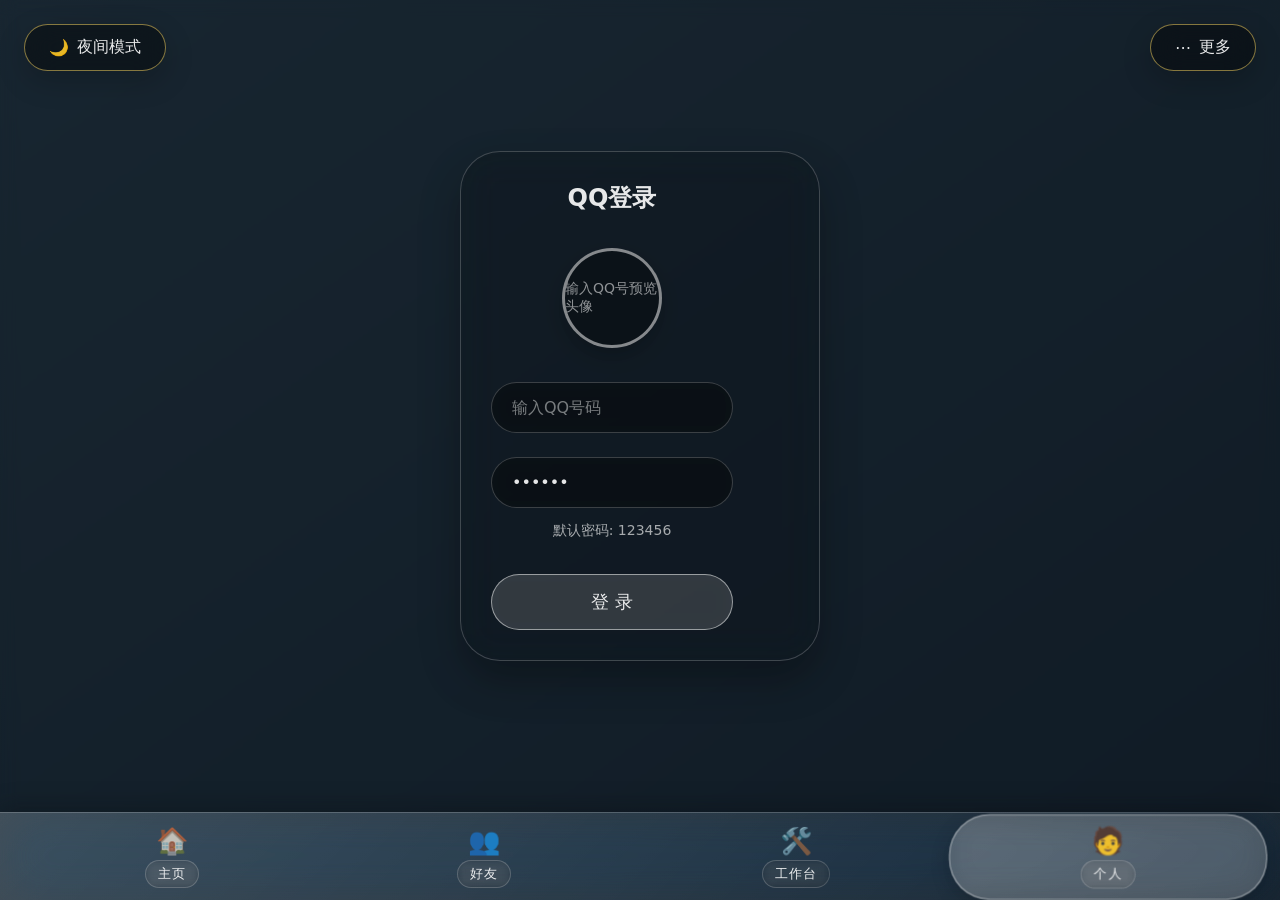
==== commit cb15d4fc: "Update index.html" ====
--- a/index.html
+++ b/index.html
@@ -1,2071 +1,988 @@
 <!DOCTYPE html>
-<html lang="zh-CN">
+<html lang="zh">
 <head>
     <meta charset="UTF-8">
-    <meta name="viewport" content="width=device-width, initial-scale=1.0">
-    <title>医学概论期末考试复习答题系统</title>
+    <meta name="viewport" content="width=device-width, initial-scale=1.0, maximum-scale=1.0, user-scalable=no">
+    <title>毛玻璃 · QQ登录个人空间</title>
     <style>
+        /* ===== 全局基础样式 ===== */
         * {
-            box-sizing: border-box;
             margin: 0;
             padding: 0;
-            font-family: 'Microsoft YaHei', Arial, sans-serif;
-        }
-        
+            box-sizing: border-box;
+            font-family: system-ui, -apple-system, 'Segoe UI', Roboto, 'Helvetica Neue', sans-serif;
+        }
+
         body {
-            background-color: #f5f9fc;
-            color: #333;
+            width: 100vw;
+            height: 100vh;
+            overflow: hidden;
+            background: #0f1a24;
+            display: flex;
+            align-items: center;
+            justify-content: center;
+        }
+
+        /* 夜间主题 (默认) */
+        .theme-night {
+            --bg-gradient-start: #1a2a35;
+            --bg-gradient-end: #0f1a24;
+            --content-bg: rgba(20, 30, 40, 0.3);
+            --tabbar-bg-start: rgba(255, 255, 255, 0.2);
+            --tabbar-bg-end: rgba(255, 255, 255, 0.05);
+            --tabbar-border: rgba(255, 255, 255, 0.2);
+            --tab-inactive: rgba(235, 245, 255, 0.7);
+            --tab-active-bg: rgba(255, 255, 255, 0.2);
+            --tab-active-border: rgba(255, 255, 255, 0.5);
+            --placeholder-text: rgba(255, 255, 255, 0.9);
+            --badge-bg: rgba(0, 0, 0, 0.4);
+            --badge-border: rgba(255, 220, 100, 0.5);
+            --h2-bg: rgba(0, 0, 0, 0.2);
+            --h2-border: rgba(255, 255, 255, 0.25);
+            --p-bg: rgba(0, 0, 0, 0.15);
+            --p-border: rgba(255, 255, 255, 0.2);
+            --input-bg: rgba(0, 0, 0, 0.3);
+            --input-border: rgba(255, 255, 255, 0.2);
+            --input-text: rgba(255, 255, 255, 0.9);
+            --button-bg: rgba(255, 255, 255, 0.15);
+            --button-hover: rgba(255, 255, 255, 0.25);
+            --toast-bg: rgba(0, 0, 0, 0.6);
+            --toast-border: rgba(255, 255, 255, 0.3);
+            --success-color: #4caf50;
+            --drawer-bg: rgba(30, 40, 50, 0.7);
+            --drawer-item-hover: rgba(255, 255, 255, 0.15);
+        }
+
+        /* 日间主题 (明亮) */
+        .theme-day {
+            --bg-gradient-start: #e0e7ef;
+            --bg-gradient-end: #c0d0e0;
+            --content-bg: rgba(255, 255, 255, 0.25);
+            --tabbar-bg-start: rgba(255, 255, 255, 0.5);
+            --tabbar-bg-end: rgba(255, 255, 255, 0.3);
+            --tabbar-border: rgba(255, 255, 255, 0.6);
+            --tab-inactive: rgba(40, 50, 70, 0.8);
+            --tab-active-bg: rgba(255, 255, 255, 0.6);
+            --tab-active-border: rgba(255, 255, 255, 0.9);
+            --placeholder-text: rgba(20, 30, 45, 0.95);
+            --badge-bg: rgba(255, 255, 255, 0.4);
+            --badge-border: rgba(100, 120, 200, 0.6);
+            --h2-bg: rgba(255, 255, 255, 0.3);
+            --h2-border: rgba(255, 255, 255, 0.6);
+            --p-bg: rgba(255, 255, 255, 0.25);
+            --p-border: rgba(255, 255, 255, 0.5);
+            --input-bg: rgba(255, 255, 255, 0.4);
+            --input-border: rgba(255, 255, 255, 0.7);
+            --input-text: rgba(20, 30, 45, 0.95);
+            --button-bg: rgba(255, 255, 255, 0.3);
+            --button-hover: rgba(255, 255, 255, 0.5);
+            --toast-bg: rgba(255, 255, 255, 0.7);
+            --toast-border: rgba(255, 255, 255, 0.9);
+            --success-color: #2e7d32;
+            --drawer-bg: rgba(255, 255, 255, 0.7);
+            --drawer-item-hover: rgba(0, 0, 0, 0.1);
+        }
+
+        .fullscreen-app {
+            width: 100%;
+            height: 100%;
+            display: flex;
+            flex-direction: column;
+            background: linear-gradient(145deg, var(--bg-gradient-start), var(--bg-gradient-end));
+            backdrop-filter: blur(4px);
+            position: relative;
+            border: none;
+            transition: background 0.3s ease;
+        }
+
+        .content-area {
+            flex: 1;
+            width: 100%;
+            position: relative;
+            overflow: hidden;
+            background: var(--content-bg);
+            backdrop-filter: blur(8px);
+            transition: background 0.3s ease;
+        }
+
+        .page {
+            position: absolute;
+            top: 0;
+            left: 0;
+            width: 100%;
+            height: 100%;
+            display: flex;
+            align-items: center;
+            justify-content: center;
+            opacity: 0;
+            visibility: hidden;
+            transition: opacity 0.2s ease, visibility 0.2s ease;
+            overflow-y: auto;
+            padding: 20px;
+        }
+
+        .page.active {
+            opacity: 1;
+            visibility: visible;
+            z-index: 2;
+        }
+
+        /* 毛玻璃卡片容器 */
+        .glass-card {
+            background: var(--p-bg);
+            backdrop-filter: blur(20px);
+            border: 1px solid var(--p-border);
+            border-radius: 40px;
+            padding: 30px;
+            width: 100%;
+            max-width: 360px;
+            box-shadow: 0 20px 40px rgba(0, 0, 0, 0.3);
+            transition: all 0.3s ease;
+        }
+
+        /* 登录页面样式 */
+        .login-container {
+            display: flex;
+            flex-direction: column;
+            align-items: center;
+            gap: 24px;
+        }
+
+        .qq-avatar {
+            width: 100px;
+            height: 100px;
+            border-radius: 50%;
+            border: 3px solid var(--tab-active-border);
+            background: var(--input-bg);
+            display: flex;
+            align-items: center;
+            justify-content: center;
+            overflow: hidden;
+            margin-bottom: 10px;
+            box-shadow: 0 10px 20px rgba(0, 0, 0, 0.2);
+        }
+
+        .qq-avatar img {
+            width: 100%;
+            height: 100%;
+            object-fit: cover;
+        }
+
+        .avatar-placeholder {
+            color: var(--placeholder-text);
+            font-size: 14px;
+            opacity: 0.6;
+        }
+
+        .input-field {
+            width: 100%;
+            padding: 15px 20px;
+            background: var(--input-bg);
+            border: 1px solid var(--input-border);
+            border-radius: 30px;
+            color: var(--input-text);
+            font-size: 16px;
+            backdrop-filter: blur(10px);
+            transition: all 0.3s ease;
+        }
+
+        .input-field::placeholder {
+            color: var(--input-text);
+            opacity: 0.5;
+        }
+
+        .input-field:focus {
+            outline: none;
+            border-color: var(--tab-active-border);
+            background: var(--tab-active-bg);
+        }
+
+        .login-btn {
+            width: 100%;
+            padding: 15px 20px;
+            background: var(--button-bg);
+            border: 1px solid var(--tab-active-border);
+            border-radius: 30px;
+            color: var(--placeholder-text);
+            font-size: 18px;
+            font-weight: 500;
+            cursor: pointer;
+            backdrop-filter: blur(10px);
+            transition: all 0.3s ease;
+            margin-top: 10px;
+        }
+
+        .login-btn:hover {
+            background: var(--button-hover);
+            transform: translateY(-2px);
+        }
+
+        .login-btn:disabled {
+            opacity: 0.5;
+            cursor: not-allowed;
+            transform: none;
+        }
+
+        .password-hint {
+            color: var(--placeholder-text);
+            font-size: 14px;
+            opacity: 0.7;
+            margin-top: -10px;
+        }
+
+        /* 个人空间样式 */
+        .profile-content {
+            display: flex;
+            flex-direction: column;
+            align-items: center;
+            gap: 25px;
+            width: 100%;
+        }
+
+        .profile-avatar {
+            width: 120px;
+            height: 120px;
+            border-radius: 50%;
+            border: 4px solid var(--tab-active-border);
+            overflow: hidden;
+            box-shadow: 0 10px 30px rgba(0, 0, 0, 0.3);
+        }
+
+        .profile-avatar img {
+            width: 100%;
+            height: 100%;
+            object-fit: cover;
+        }
+
+        .nickname-section {
+            display: flex;
+            gap: 10px;
+            width: 100%;
+            align-items: center;
+        }
+
+        .nickname-input {
+            flex: 1;
+            padding: 12px 20px;
+            background: var(--input-bg);
+            border: 1px solid var(--input-border);
+            border-radius: 30px;
+            color: var(--input-text);
+            font-size: 16px;
+            backdrop-filter: blur(10px);
+        }
+
+        .nickname-input:focus {
+            outline: none;
+            border-color: var(--tab-active-border);
+        }
+
+        .save-btn {
+            padding: 12px 24px;
+            background: var(--button-bg);
+            border: 1px solid var(--tab-active-border);
+            border-radius: 30px;
+            color: var(--placeholder-text);
+            font-size: 14px;
+            cursor: pointer;
+            backdrop-filter: blur(10px);
+            transition: all 0.3s ease;
+        }
+
+        .save-btn:hover {
+            background: var(--button-hover);
+        }
+
+        .user-info {
+            width: 100%;
+            padding: 15px;
+            background: var(--input-bg);
+            border-radius: 20px;
+            color: var(--placeholder-text);
+            font-size: 14px;
+            text-align: center;
+            backdrop-filter: blur(10px);
+            border: 1px solid var(--input-border);
+        }
+
+        /* 其他页面占位符 */
+        .page-placeholder {
+            display: flex;
+            flex-direction: column;
+            align-items: center;
+            justify-content: center;
+            width: 100%;
+            padding: 24px;
+            text-align: center;
+            color: var(--placeholder-text);
+        }
+
+        .page-placeholder h2 {
+            font-size: clamp(2.5rem, 15vw, 4rem);
+            font-weight: 300;
+            letter-spacing: 8px;
+            margin-bottom: 20px;
+            color: var(--placeholder-text);
+            text-transform: uppercase;
+            background: var(--h2-bg);
+            padding: 12px 32px;
+            border-radius: 80px;
+            backdrop-filter: blur(12px);
+            box-shadow: 0 8px 30px rgba(0, 0, 0, 0.2);
+            border: 1px solid var(--h2-border);
+        }
+
+        .page-placeholder p {
+            font-size: clamp(1.1rem, 4vw, 1.4rem);
+            max-width: 400px;
+            background: var(--p-bg);
+            padding: 14px 32px;
+            border-radius: 60px;
+            backdrop-filter: blur(10px);
+            border: 1px solid var(--p-border);
+            color: var(--placeholder-text);
+            margin-top: 16px;
+        }
+
+        /* 底栏样式 */
+        .glass-tabbar {
+            width: 100%;
+            height: 88px;
+            background: linear-gradient(135deg, var(--tabbar-bg-start), var(--tabbar-bg-end));
+            backdrop-filter: blur(25px) saturate(200%);
+            border-top: 1px solid var(--tabbar-border);
+            box-shadow: 0 -5px 25px rgba(0, 0, 0, 0.2);
+            display: flex;
+            align-items: center;
+            justify-content: space-around;
+            padding: 8px 16px;
+            z-index: 20;
+            transition: background 0.3s ease;
+        }
+
+        .tab-item {
+            flex: 1;
+            display: flex;
+            flex-direction: column;
+            align-items: center;
+            justify-content: center;
+            color: var(--tab-inactive);
+            padding: 10px 0;
+            border-radius: 40px;
+            transition: all 0.2s ease;
+            background: transparent;
+            border: 1px solid transparent;
+            cursor: pointer;
+            min-height: 64px;
+        }
+
+        .tab-item:hover {
+            background: rgba(255, 255, 255, 0.2);
+            border: 1px solid rgba(255, 255, 255, 0.4);
+            transform: translateY(-2px);
+            color: var(--placeholder-text);
+        }
+
+        .tab-item.active {
+            color: var(--placeholder-text);
+            background: var(--tab-active-bg);
+            border: 1px solid var(--tab-active-border);
+            box-shadow: 0 6px 20px rgba(0, 0, 0, 0.2);
+            backdrop-filter: blur(15px);
+            transform: scale(1.02);
+        }
+
+        .tab-icon {
+            font-size: 26px;
+            margin-bottom: 4px;
+        }
+
+        .tab-label {
+            font-size: 13px;
+            font-weight: 500;
+            letter-spacing: 0.8px;
+            text-transform: uppercase;
+            background: rgba(0, 0, 0, 0.15);
+            padding: 4px 12px;
+            border-radius: 40px;
+            backdrop-filter: blur(4px);
+            color: var(--placeholder-text);
+            border: 0.5px solid rgba(255, 255, 255, 0.2);
+        }
+
+        /* 主题切换按钮 */
+        .theme-toggle {
+            position: absolute;
+            top: 24px;
+            left: 24px;
+            background: var(--badge-bg);
+            backdrop-filter: blur(16px);
+            color: var(--placeholder-text);
+            padding: 12px 24px;
+            border-radius: 60px;
+            font-size: 16px;
+            font-weight: 500;
+            border: 1px solid var(--badge-border);
+            z-index: 40;
+            box-shadow: 0 10px 30px rgba(0, 0, 0, 0.2);
+            cursor: pointer;
+            transition: all 0.3s ease;
+            display: flex;
+            align-items: center;
+            gap: 8px;
+        }
+
+        /* 更多按钮 - 替代原来的dev-badge */
+        .more-btn {
+            position: absolute;
+            top: 24px;
+            right: 24px;
+            background: var(--badge-bg);
+            backdrop-filter: blur(16px);
+            color: var(--placeholder-text);
+            padding: 12px 24px;
+            border-radius: 60px;
+            font-size: 16px;
+            font-weight: 500;
+            border: 1px solid var(--badge-border);
+            z-index: 40;
+            box-shadow: 0 10px 30px rgba(0, 0, 0, 0.2);
+            cursor: pointer;
+            transition: all 0.3s ease;
+            display: flex;
+            align-items: center;
+            gap: 8px;
+        }
+
+        .more-btn:hover {
+            background: var(--button-hover);
+            transform: scale(1.02);
+        }
+
+        /* 右侧浮窗抽屉 */
+        .drawer-overlay {
+            position: fixed;
+            top: 0;
+            left: 0;
+            width: 100%;
+            height: 100%;
+            background: rgba(0, 0, 0, 0.3);
+            backdrop-filter: blur(5px);
+            z-index: 100;
+            opacity: 0;
+            visibility: hidden;
+            transition: all 0.3s ease;
+        }
+
+        .drawer-overlay.active {
+            opacity: 1;
+            visibility: visible;
+        }
+
+        .drawer {
+            position: fixed;
+            top: 0;
+            right: -400px;
+            width: 320px;
+            height: 100%;
+            background: var(--drawer-bg);
+            backdrop-filter: blur(30px);
+            -webkit-backdrop-filter: blur(30px);
+            border-left: 1px solid var(--tab-active-border);
+            box-shadow: -10px 0 30px rgba(0, 0, 0, 0.3);
+            z-index: 101;
+            transition: right 0.4s cubic-bezier(0.68, -0.55, 0.265, 1.55);
+            padding: 30px 20px;
+            display: flex;
+            flex-direction: column;
+            gap: 20px;
+        }
+
+        .drawer.active {
+            right: 0;
+        }
+
+        .drawer-header {
+            display: flex;
+            justify-content: space-between;
+            align-items: center;
+            padding-bottom: 20px;
+            border-bottom: 1px solid var(--tab-active-border);
+            color: var(--placeholder-text);
+            font-size: 24px;
+            font-weight: 300;
+            letter-spacing: 2px;
+        }
+
+        .drawer-close {
+            cursor: pointer;
+            font-size: 28px;
+            width: 40px;
+            height: 40px;
+            display: flex;
+            align-items: center;
+            justify-content: center;
+            border-radius: 50%;
+            background: var(--button-bg);
+            border: 1px solid var(--tab-active-border);
+            transition: all 0.2s ease;
+        }
+
+        .drawer-close:hover {
+            background: var(--button-hover);
+            transform: rotate(90deg);
+        }
+
+        .drawer-item {
+            padding: 18px 24px;
+            background: var(--button-bg);
+            border: 1px solid var(--tab-active-border);
+            border-radius: 30px;
+            color: var(--placeholder-text);
+            font-size: 18px;
+            cursor: pointer;
+            transition: all 0.3s ease;
+            backdrop-filter: blur(10px);
+            display: flex;
+            align-items: center;
+            gap: 12px;
+        }
+
+        .drawer-item:hover {
+            background: var(--drawer-item-hover);
+            transform: translateX(-5px);
+            border-color: var(--tab-active-border);
+        }
+
+        .drawer-item-icon {
+            font-size: 24px;
+        }
+
+        /* 关于面板 - 在抽屉内展开的留言区域 */
+        .about-panel {
+            background: var(--input-bg);
+            backdrop-filter: blur(10px);
+            border: 1px solid var(--tab-active-border);
+            border-radius: 30px;
+            padding: 20px;
+            margin-top: 10px;
+            color: var(--placeholder-text);
+            font-size: 16px;
             line-height: 1.6;
-            padding: 20px;
-        }
-        
-        .container {
-            max-width: 1200px;
-            margin: 0 auto;
-            background-color: white;
-            border-radius: 10px;
-            box-shadow: 0 5px 15px rgba(0, 0, 0, 0.1);
-            overflow: hidden;
-        }
-        
-        header {
-            background: linear-gradient(135deg, #2c3e50, #3498db);
-            color: white;
-            padding: 25px 30px;
+            display: none;
+        }
+
+        .about-panel.show {
+            display: block;
+        }
+
+        /* 自定义毛玻璃弹窗样式 */
+        .custom-toast {
+            position: fixed;
+            top: 50%;
+            left: 50%;
+            transform: translate(-50%, -50%) scale(0.9);
+            background: var(--toast-bg);
+            backdrop-filter: blur(25px);
+            -webkit-backdrop-filter: blur(25px);
+            border: 1px solid var(--toast-border);
+            border-radius: 40px;
+            padding: 24px 40px;
+            color: var(--placeholder-text);
+            font-size: 20px;
+            font-weight: 500;
+            z-index: 200;
+            opacity: 0;
+            visibility: hidden;
+            transition: all 0.3s cubic-bezier(0.68, -0.55, 0.265, 1.55);
+            box-shadow: 0 20px 40px rgba(0, 0, 0, 0.3);
+            display: flex;
+            align-items: center;
+            gap: 12px;
+            min-width: 280px;
+            justify-content: center;
             text-align: center;
-        }
-        
-        h1 {
+            pointer-events: none;
+        }
+
+        .custom-toast.show {
+            opacity: 1;
+            visibility: visible;
+            transform: translate(-50%, -50%) scale(1);
+        }
+
+        .toast-icon {
             font-size: 28px;
-            margin-bottom: 10px;
-        }
-        
-        .subtitle {
-            font-size: 16px;
-            opacity: 0.9;
-        }
-        
-        .stats-bar {
-            display: flex;
-            justify-content: space-between;
-            background-color: #eef5fb;
-            padding: 15px 30px;
-            border-bottom: 1px solid #ddd;
-            flex-wrap: wrap;
-            gap: 15px;
-        }
-        
-        .stat-item {
-            text-align: center;
-            flex: 1;
-            min-width: 120px;
-        }
-        
-        .stat-value {
-            font-size: 24px;
-            font-weight: bold;
-            color: #3498db;
-        }
-        
-        .stat-label {
-            font-size: 14px;
-            color: #666;
-        }
-        
-        .main-content {
-            display: flex;
-            min-height: 600px;
-        }
-        
-        .question-section {
-            flex: 3;
-            padding: 30px;
-            border-right: 1px solid #eee;
-        }
-        
-        .question-header {
-            display: flex;
-            justify-content: space-between;
-            margin-bottom: 20px;
-            padding-bottom: 15px;
-            border-bottom: 1px solid #eee;
-            align-items: center;
-        }
-        
-        .question-category {
-            background-color: #3498db;
-            color: white;
-            padding: 5px 15px;
-            border-radius: 20px;
-            font-size: 14px;
-            display: inline-block;
-        }
-        
-        .question-number {
-            font-size: 16px;
-            color: #666;
-        }
-        
-        .question-text {
-            font-size: 20px;
-            margin-bottom: 30px;
-            line-height: 1.8;
-            min-height: 80px;
-        }
-        
-        .options-container {
-            margin-bottom: 30px;
-        }
-        
-        .option {
-            display: block;
-            background-color: #f9f9f9;
-            border: 1px solid #ddd;
-            border-radius: 8px;
-            padding: 15px 20px;
-            margin-bottom: 15px;
-            cursor: pointer;
-            transition: all 0.3s;
-        }
-        
-        .option:hover {
-            background-color: #edf7ff;
-            border-color: #3498db;
-        }
-        
-        .option.selected {
-            background-color: #e3f2fd;
-            border-color: #2196f3;
-            color: #1976d2;
-        }
-        
-        .option.correct {
-            background-color: #e8f5e9;
-            border-color: #4caf50;
-            color: #2e7d32;
-        }
-        
-        .option.incorrect {
-            background-color: #ffebee;
-            border-color: #f44336;
-            color: #c62828;
-        }
-        
-        .option-label {
-            font-weight: bold;
-            margin-right: 10px;
-            display: inline-block;
-            width: 30px;
-        }
-        
-        .controls {
-            display: flex;
-            justify-content: space-between;
-            margin-top: 30px;
-            gap: 15px;
-        }
-        
-        .btn {
-            padding: 12px 25px;
-            border: none;
-            border-radius: 6px;
-            cursor: pointer;
-            font-size: 16px;
-            font-weight: bold;
-            transition: all 0.3s;
-            flex: 1;
-        }
-        
-        .btn-primary {
-            background-color: #3498db;
-            color: white;
-        }
-        
-        .btn-primary:hover {
-            background-color: #2980b9;
-        }
-        
-        .btn-secondary {
-            background-color: #f8f9fa;
-            color: #333;
-            border: 1px solid #ddd;
-        }
-        
-        .btn-secondary:hover {
-            background-color: #e9ecef;
-        }
-        
-        .btn-success {
-            background-color: #2ecc71;
-            color: white;
-        }
-        
-        .btn-success:hover {
-            background-color: #27ae60;
-        }
-        
-        .sidebar {
-            flex: 2;
-            padding: 30px;
-            background-color: #f9fbfd;
-        }
-        
-        .sidebar-title {
-            font-size: 20px;
-            margin-bottom: 20px;
-            color: #2c3e50;
-            padding-bottom: 10px;
-            border-bottom: 1px solid #eee;
-        }
-        
-        .progress-section {
-            margin-bottom: 30px;
-        }
-        
-        .progress-bar {
-            height: 20px;
-            background-color: #ecf0f1;
-            border-radius: 10px;
-            margin-bottom: 10px;
-            overflow: hidden;
-        }
-        
-        .progress-fill {
-            height: 100%;
-            background: linear-gradient(90deg, #3498db, #2ecc71);
-            border-radius: 10px;
-            width: 0%;
-            transition: width 0.5s;
-        }
-        
-        .progress-text {
-            display: flex;
-            justify-content: space-between;
-            font-size: 14px;
-            color: #666;
-        }
-        
-        .weakness-section {
-            background-color: #fff9e6;
-            border-left: 4px solid #f39c12;
-            padding: 20px;
-            margin-bottom: 30px;
-            border-radius: 0 8px 8px 0;
-        }
-        
-        .weakness-title {
-            color: #d35400;
-            font-size: 18px;
-            margin-bottom: 10px;
-        }
-        
-        .weakness-list {
-            list-style-type: none;
-        }
-        
-        .weakness-list li {
-            padding: 8px 0;
-            border-bottom: 1px dashed #f1c40f;
-        }
-        
-        .chapter-list {
-            list-style-type: none;
-            max-height: 300px;
-            overflow-y: auto;
-        }
-        
-        .chapter-list li {
-            padding: 12px 15px;
-            margin-bottom: 10px;
-            background-color: white;
-            border-radius: 6px;
-            border: 1px solid #e0e0e0;
-            cursor: pointer;
-            transition: all 0.3s;
-        }
-        
-        .chapter-list li:hover {
-            background-color: #f0f7ff;
-            border-color: #3498db;
-        }
-        
-        .chapter-list li.active {
-            background-color: #e3f2fd;
-            border-color: #2196f3;
-            color: #1976d2;
-        }
-        
-        .correction-section {
-            background-color: #f9f9f9;
-            padding: 20px;
-            border-radius: 8px;
-            margin-top: 30px;
-            border-left: 4px solid #3498db;
+            color: var(--success-color);
+        }
+
+        .toast-message {
+            line-height: 1.4;
+        }
+
+        .page::-webkit-scrollbar {
+            width: 0;
+            background: transparent;
+        }
+
+        /* 状态切换 */
+        .login-only {
+            display: flex;
+        }
+
+        .profile-only {
             display: none;
         }
-        
-        .correction-title {
-            color: #2c3e50;
-            font-size: 18px;
-            margin-bottom: 15px;
-            display: flex;
-            align-items: center;
-            gap: 10px;
-        }
-        
-        .explanation {
-            margin-top: 20px;
-            padding: 15px;
-            background-color: #f0f8ff;
-            border-radius: 6px;
-            border-left: 4px solid #3498db;
-        }
-        
-        .explanation-title {
-            font-weight: bold;
-            color: #2c3e50;
-            margin-bottom: 10px;
-        }
-        
-        .result-section {
-            display: none;
-            text-align: center;
-            padding: 40px 20px;
-        }
-        
-        .result-icon {
-            font-size: 80px;
-            margin-bottom: 20px;
-        }
-        
-        .result-score {
-            font-size: 48px;
-            font-weight: bold;
-            color: #3498db;
-            margin-bottom: 10px;
-        }
-        
-        .result-message {
-            font-size: 20px;
-            margin-bottom: 30px;
-            color: #555;
-        }
-        
-        @media (max-width: 768px) {
-            .main-content {
-                flex-direction: column;
-            }
-            
-            .question-section {
-                border-right: none;
-                border-bottom: 1px solid #eee;
-            }
-            
-            .controls {
-                flex-direction: column;
-            }
+
+        .profile-only.visible {
+            display: flex;
         }
     </style>
 </head>
-<body>
-    <div class="container">
-        <header>
-            <h1>医学概论期末考试复习答题系统</h1>
-            <p class="subtitle">智能检测 | 错题分析 | 知识点强化</p>
-        </header>
-        
-        <div class="stats-bar">
-            <div class="stat-item">
-                <div class="stat-value" id="total-questions">0</div>
-                <div class="stat-label">总题数</div>
-            </div>
-            <div class="stat-item">
-                <div class="stat-value" id="correct-questions">0</div>
-                <div class="stat-label">正确题数</div>
-            </div>
-            <div class="stat-item">
-                <div class="stat-value" id="accuracy-rate">0%</div>
-                <div class="stat-label">正确率</div>
-            </div>
-            <div class="stat-item">
-                <div class="stat-value" id="current-question">0</div>
-                <div class="stat-label">当前题号</div>
-            </div>
+<body class="theme-night">
+    <div class="fullscreen-app">
+        <!-- 主题切换 -->
+        <div class="theme-toggle" id="themeToggleBtn">
+            <span>🌙</span> 夜间模式
         </div>
         
-        <div class="main-content">
-            <div class="question-section" id="question-section">
-                <div class="question-header">
-                    <div>
-                        <span class="question-category" id="question-category">解剖学</span>
-                    </div>
-                    <div class="question-number">第 <span id="current-q-num">1</span> 题 / 共 <span id="total-q-num">0</span> 题</div>
+        <!-- 更多按钮 (原dev-badge) -->
+        <div class="more-btn" id="moreBtn">
+            <span>⋯</span> 更多
+        </div>
+
+        <!-- 右侧浮窗抽屉 -->
+        <div class="drawer-overlay" id="drawerOverlay"></div>
+        <div class="drawer" id="drawer">
+            <div class="drawer-header">
+                <span>更多选项</span>
+                <div class="drawer-close" id="drawerClose">✕</div>
+            </div>
+            
+            <!-- 关注作者 - 可跳转链接 (在此标注链接位置) -->
+            <a href="https://github.com/yourusername" target="_blank" style="text-decoration: none;" id="followLink">
+                <div class="drawer-item">
+                    <span class="drawer-item-icon">❤️</span>
+                    <span>关注作者</span>
                 </div>
-                
-                <div class="question-text" id="question-text">
-                    题目加载中...
+            </a>
+            <!-- ↑ 请将上面的 https://github.com/yourusername 替换为你的实际关注链接 ↑ -->
+            
+            <!-- 关于 - 预留留言区域 (在此标注修改位置) -->
+            <div class="drawer-item" id="aboutBtn">
+                <span class="drawer-item-icon">ℹ️</span>
+                <span>关于</span>
+            </div>
+            
+            <!-- 关于面板 - 留言内容在此修改 -->
+            <div class="about-panel" id="aboutPanel">
+                <!-- 在这里修改你的留言内容 ↓ -->
+                <p>✨ 欢迎使用毛玻璃QQ登录Demo</p>
+                <p>版本: 1.0.0</p>
+                <p>作者: Your Name</p>
+                <p>说明: 这是一个基于QQ头像API的毛玻璃界面演示，包含日间/夜间模式切换、自定义弹窗等功能。</p>
+                <p>📝 你可以在这里留下任何你想说的话...</p>
+                <!-- ↑ 请在上面修改你的留言内容 ↑ -->
+            </div>
+        </div>
+
+        <!-- 自定义弹窗容器 -->
+        <div id="customToast" class="custom-toast">
+            <span class="toast-icon" id="toastIcon">✅</span>
+            <span class="toast-message" id="toastMessage">登录成功</span>
+        </div>
+
+        <!-- 主要内容区 -->
+        <div class="content-area">
+            <!-- 主页 -->
+            <div id="home" class="page">
+                <div class="page-placeholder">
+                    <h2>🏠 主页</h2>
+                    <p>开发中 · 敬请期待</p>
                 </div>
-                
-                <div class="options-container" id="options-container">
-                    <!-- 选项会通过JavaScript动态生成 -->
+            </div>
+            
+            <!-- 好友 -->
+            <div id="friends" class="page">
+                <div class="page-placeholder">
+                    <h2>👥 好友</h2>
+                    <p>开发中 · 敬请期待</p>
                 </div>
-                
-                <div class="correction-section" id="correction-section">
-                    <div class="correction-title">✍️ 错题更正</div>
-                    <p>您的答案：<span id="user-answer"></span></p>
-                    <p>正确答案：<span id="correct-answer"></span></p>
-                    <div class="explanation">
-                        <div class="explanation-title">AI讲解：</div>
-                        <p id="explanation-text">答案解析加载中...</p>
+            </div>
+            
+            <!-- 工作台 -->
+            <div id="workspace" class="page">
+                <div class="page-placeholder">
+                    <h2>🛠️ 工作台</h2>
+                    <p>开发中 · 敬请期待</p>
+                </div>
+            </div>
+            
+            <!-- 个人空间 -->
+            <div id="profile" class="page active">
+                <!-- 登录界面 -->
+                <div id="loginView" class="glass-card login-only">
+                    <div class="login-container">
+                        <h2 style="color: var(--placeholder-text); margin-bottom: 10px;">QQ登录</h2>
+                        <div class="qq-avatar" id="avatarDisplay">
+                            <img id="avatarImg" src="" style="display: none;" alt="头像">
+                            <span id="avatarPlaceholder" class="avatar-placeholder">输入QQ号预览头像</span>
+                        </div>
+                        <input type="text" id="qqInput" class="input-field" placeholder="输入QQ号码" value="">
+                        <input type="password" id="passwordInput" class="input-field" placeholder="密码 (默认123456)" value="123456">
+                        <div class="password-hint">默认密码: 123456</div>
+                        <button id="loginBtn" class="login-btn">登 录</button>
                     </div>
                 </div>
-                
-                <div class="controls">
-                    <button class="btn btn-secondary" id="prev-btn">上一题</button>
-                    <button class="btn btn-primary" id="submit-btn">提交答案</button>
-                    <button class="btn btn-secondary" id="next-btn">下一题</button>
-                </div>
-            </div>
-            
-            <div class="sidebar">
-                <div class="progress-section">
-                    <h3 class="sidebar-title">答题进度</h3>
-                    <div class="progress-bar">
-                        <div class="progress-fill" id="progress-fill"></div>
-                    </div>
-                    <div class="progress-text">
-                        <span>已完成：<span id="answered-count">0</span>题</span>
-                        <span>剩余：<span id="remaining-count">0</span>题</span>
+
+                <!-- 个人空间界面 -->
+                <div id="profileView" class="glass-card profile-only">
+                    <div class="profile-content">
+                        <h2 style="color: var(--placeholder-text);">个人空间</h2>
+                        <div class="profile-avatar">
+                            <img id="profileAvatar" src="" alt="用户头像">
+                        </div>
+                        <div class="nickname-section">
+                            <input type="text" id="nicknameInput" class="nickname-input" placeholder="你的昵称">
+                            <button id="saveNicknameBtn" class="save-btn">保存</button>
+                        </div>
+                        <div class="user-info" id="userInfo">
+                            QQ号: <span id="displayQQ">-</span>
+                        </div>
                     </div>
                 </div>
-                
-                <div class="weakness-section">
-                    <h3 class="weakness-title">⚠️ 薄弱知识点分析</h3>
-                    <p>系统通过智能检测，推测您对以下知识点掌握较为薄弱，现为你推荐相关资源进行补充学习：</p>
-                    <ul class="weakness-list" id="weakness-list">
-                        <li>解剖学：方位术语（近端/远端）</li>
-                        <li>解剖学：器官位置（肺的位置）</li>
-                        <li>生物化学：ATP生成方式</li>
-                    </ul>
-                </div>
-                
-                <div class="chapters-section">
-                    <h3 class="sidebar-title">章节选择</h3>
-                    <ul class="chapter-list" id="chapter-list">
-                        <!-- 章节会通过JavaScript动态生成 -->
-                    </ul>
-                </div>
-                
-                <button class="btn btn-success" id="restart-btn" style="width: 100%; margin-top: 20px;">重新开始练习</button>
+            </div>
+        </div>
+
+        <!-- 底栏 -->
+        <div class="glass-tabbar">
+            <div class="tab-item" data-page="home">
+                <span class="tab-icon">🏠</span>
+                <span class="tab-label">主页</span>
+            </div>
+            <div class="tab-item" data-page="friends">
+                <span class="tab-icon">👥</span>
+                <span class="tab-label">好友</span>
+            </div>
+            <div class="tab-item" data-page="workspace">
+                <span class="tab-icon">🛠️</span>
+                <span class="tab-label">工作台</span>
+            </div>
+            <div class="tab-item active" data-page="profile">
+                <span class="tab-icon">🧑</span>
+                <span class="tab-label">个人</span>
             </div>
         </div>
     </div>
 
     <script>
-        // 完整题库数据 - 包含所有您提供的题目和解析
-        const questionBank = {
-            "解剖学": [
-                {
-                    id: 1,
-                    question: "在前臂两点中，靠近腕关节的一点为",
-                    options: ["内侧", "外侧", "近端", "远端", "内"],
-                    correctAnswer: "D",
-                    userAnswer: "C",
-                    isCorrect: false,
-                    explanation: "解剖学方位术语中，靠近肢体附着点（肩关节）为近端，远离肢体附着点（腕关节）为远端。前臂两点中，靠近腕关节的一点为远端。"
-                },
-                {
-                    id: 2,
-                    question: "病人接受X光检查，拍胸部正位片时得到的图像是",
-                    options: ["矢状面", "冠状面", "水平面", "斜面", "正中矢状面"],
-                    correctAnswer: "B",
-                    userAnswer: "B",
-                    isCorrect: true,
-                    explanation: "胸部正位片（后前位）显示的是冠状面图像，即将人体分为前后两部分的平面。冠状面与矢状面垂直。"
-                },
-                {
-                    id: 3,
-                    question: "在躯体两点中，近正中矢状面的一点为",
-                    options: ["内侧", "外侧", "内", "外", "近侧"],
-                    correctAnswer: "A",
-                    userAnswer: "A",
-                    isCorrect: true,
-                    explanation: "在描述躯体两点位置时，靠近正中矢状面（将人体分为左右两半的平面）的一点称为内侧，远离正中矢状面的一点称为外侧。"
-                },
-                {
-                    id: 4,
-                    question: "前后走向的轴称为",
-                    options: ["冠状轴", "垂直轴", "矢状轴", "长轴", "短轴"],
-                    correctAnswer: "C",
-                    userAnswer: "C",
-                    isCorrect: true,
-                    explanation: "解剖学中，前后走向的轴称为矢状轴，左右走向的轴称为冠状轴，上下走向的轴称为垂直轴。三轴互相垂直。"
-                },
-                {
-                    id: 5,
-                    question: "关于人体解剖学标准姿势描述错误的是",
-                    options: ["身体直立", "两眼平视前方", "上肢自然下垂", "掌心贴于大腿两侧", "下肢并拢，足尖向前"],
-                    correctAnswer: "D",
-                    userAnswer: "D",
-                    isCorrect: true,
-                    explanation: "人体解剖学标准姿势中，身体直立，两眼平视前方，上肢自然下垂，掌心向前（不是贴于大腿两侧），下肢并拢，足尖向前。"
-                },
-                {
-                    id: 6,
-                    question: "以下关于轴和切面的术语描述错误的是",
-                    options: ["人体三轴互相垂直", "矢状面、水平面和冠状面互相垂直", "矢状面将人体分为左、右两半", "纵切面与横切面互相垂直", "横切面即水平面"],
-                    correctAnswer: "E",
-                    userAnswer: "E",
-                    isCorrect: true,
-                    explanation: "横切面与水平面是不同概念。横切面是相对于器官长轴而言，水平面是相对于标准姿势而言，二者并不等同。"
-                },
-                {
-                    id: 7,
-                    question: "眼位于鼻的",
-                    options: ["下内侧", "上方", "上外侧", "外侧", "上内侧"],
-                    correctAnswer: "C",
-                    userAnswer: "C",
-                    isCorrect: true,
-                    explanation: "眼位于鼻的外侧和上方，即上外侧。这是人体面部器官相对位置的基本知识。"
-                },
-                {
-                    id: 8,
-                    question: "人体解剖学的学习重点是",
-                    options: ["正常功能", "正常形态", "病理形态", "异常功能", "异常位置"],
-                    correctAnswer: "B",
-                    userAnswer: "B",
-                    isCorrect: true,
-                    explanation: "人体解剖学主要研究正常人体形态结构，学习重点是正常形态。功能研究属于生理学范畴。"
-                },
-                {
-                    id: 9,
-                    question: "现代解剖学之父是",
-                    options: ["维萨里 Vesalius", "希波克拉底 Hippocrates", "达尔文 Darwin", "盖伦 Galen", "达芬奇 Davinci"],
-                    correctAnswer: "A",
-                    userAnswer: "A",
-                    isCorrect: true,
-                    explanation: "安德烈亚斯·维萨里（Andreas Vesalius）被认为是现代解剖学之父，著有《人体构造》，奠定了现代解剖学基础。"
-                },
-                {
-                    id: 10,
-                    question: "肺位于人体哪个部位",
-                    options: ["颈部", "胸部", "腹部", "盆部", "下肢"],
-                    correctAnswer: "B",
-                    userAnswer: "C",
-                    isCorrect: false,
-                    explanation: "肺位于人体胸腔内，左右各一，分居于纵隔两侧。您误选为腹部，请注意肺的解剖位置在胸部，腹部主要是消化器官。"
-                },
-                {
-                    id: 11,
-                    question: "下列骨中，属于长骨的是",
-                    options: ["肩胛骨", "肋骨", "胸骨", "肱骨", "椎骨"],
-                    correctAnswer: "D",
-                    userAnswer: "D",
-                    isCorrect: true,
-                    explanation: "长骨呈长管状，分为一体两端，如肱骨、股骨等。肩胛骨是扁骨，肋骨、胸骨、椎骨是不规则骨。"
-                },
-                {
-                    id: 12,
-                    question: "成对的脑颅骨是",
-                    options: ["顶骨", "额骨", "枕骨", "下颌骨", "上颌骨"],
-                    correctAnswer: "A",
-                    userAnswer: "A",
-                    isCorrect: true,
-                    explanation: "脑颅骨中，顶骨和颞骨是成对的，额骨、枕骨、蝶骨、筛骨是不成对的。下颌骨属于面颅骨。"
-                },
-                {
-                    id: 13,
-                    question: "臂与前臂之间的关节是",
-                    options: ["髋关节", "肩关节", "肘关节", "膝关节", "腕关节"],
-                    correctAnswer: "C",
-                    userAnswer: "C",
-                    isCorrect: true,
-                    explanation: "肘关节连接臂（肱骨）和前臂（尺骨和桡骨），是上肢重要的屈伸关节。"
-                },
-                {
-                    id: 14,
-                    question: "下列哪个是关节的基本结构",
-                    options: ["关节盘", "关节囊", "关节唇", "韧带", "滑膜囊"],
-                    correctAnswer: "B",
-                    userAnswer: "B",
-                    isCorrect: true,
-                    explanation: "关节的基本结构包括关节面、关节囊和关节腔。关节盘、关节唇、韧带、滑膜囊是关节的辅助结构。"
-                },
-                {
-                    id: 15,
-                    question: "属于躯干肌的是",
-                    options: ["胸锁乳突肌", "三角肌", "斜方肌", "肱二头肌", "臀大肌"],
-                    correctAnswer: "C",
-                    userAnswer: "C",
-                    isCorrect: true,
-                    explanation: "斜方肌位于项部和背部，属于躯干肌。胸锁乳突肌是颈肌，三角肌和肱二头肌是上肢肌，臀大肌是下肢肌。"
-                },
-                {
-                    id: 16,
-                    question: "下列哪个心腔的血液会射向主动脉",
-                    options: ["右心房", "右心室", "左心房", "左心室", "右半心"],
-                    correctAnswer: "D",
-                    userAnswer: "D",
-                    isCorrect: true,
-                    explanation: "左心室收缩时将含氧丰富的动脉血射入主动脉，供应全身组织器官。右心室将血液射向肺动脉。"
-                },
-                {
-                    id: 17,
-                    question: "心的正常起搏点是",
-                    options: ["窦房结", "房室结", "房室束", "冠状窦", "左、右束支"],
-                    correctAnswer: "A",
-                    userAnswer: "A",
-                    isCorrect: true,
-                    explanation: "窦房结是心的正常起搏点，位于右心房上腔静脉入口处，自律性最高，主导心脏的节律性活动。"
-                },
-                {
-                    id: 18,
-                    question: "不能在体表摸到搏动的动脉是",
-                    options: ["面动脉", "桡动脉", "髂外动脉", "颈总动脉", "足背动脉"],
-                    correctAnswer: "C",
-                    userAnswer: "C",
-                    isCorrect: true,
-                    explanation: "髂外动脉位置较深，不能在体表摸到搏动。面动脉、桡动脉、颈总动脉、足背动脉都可在相应体表位置摸到搏动。"
-                },
-                {
-                    id: 19,
-                    question: "位于颈部的浅静脉是",
-                    options: ["颈内静脉", "颈外静脉", "锁骨下静脉", "头臂静脉", "头静脉"],
-                    correctAnswer: "B",
-                    userAnswer: "B",
-                    isCorrect: true,
-                    explanation: "颈外静脉是颈部最大的浅静脉，沿胸锁乳突肌表面下行。颈内静脉、锁骨下静脉、头臂静脉是深静脉。"
-                },
-                {
-                    id: 20,
-                    question: "淋巴器官不包括",
-                    options: ["淋巴结", "胸腺", "脾", "腮腺", "扁桃体"],
-                    correctAnswer: "D",
-                    userAnswer: "D",
-                    isCorrect: true,
-                    explanation: "淋巴器官包括中枢淋巴器官（胸腺、骨髓）和外周淋巴器官（淋巴结、脾、扁桃体等）。腮腺是消化腺，属于唾液腺。"
-                },
-                {
-                    id: 21,
-                    question: "不属于上消化道的是",
-                    options: ["口", "咽", "喉", "食管", "胃"],
-                    correctAnswer: "C",
-                    userAnswer: "C",
-                    isCorrect: true,
-                    explanation: "上消化道包括口腔、咽、食管、胃和十二指肠。喉属于呼吸道，不属于消化道。"
-                },
-                {
-                    id: 22,
-                    question: "肝大部分位于",
-                    options: ["左季肋区", "右季肋区", "左季肋区和腹上区", "脐区", "右季肋区和腹上区"],
-                    correctAnswer: "E",
-                    userAnswer: "E",
-                    isCorrect: true,
-                    explanation: "肝大部分位于右季肋区和腹上区，小部分延伸至左季肋区。肝上界与膈穹窿一致，下界与右肋弓基本一致。"
-                },
-                {
-                    id: 23,
-                    question: "胃分部中不包括",
-                    options: ["胃顶", "胃底", "胃体", "贲门部", "幽门部"],
-                    correctAnswer: "A",
-                    userAnswer: "A",
-                    isCorrect: true,
-                    explanation: "胃分为四部分：贲门部、胃底、胃体和幽门部。胃顶不是胃的解剖学分区。"
-                },
-                {
-                    id: 24,
-                    question: "鼻旁窦不包括",
-                    options: ["上颌窦", "额窦", "筛窦", "乳突窦", "蝶窦"],
-                    correctAnswer: "D",
-                    userAnswer: "D",
-                    isCorrect: true,
-                    explanation: "鼻旁窦包括上颌窦、额窦、筛窦和蝶窦四对。乳突窦属于中耳结构，不是鼻旁窦。"
-                },
-                {
-                    id: 25,
-                    question: "不属于泌尿系统的器官的是",
-                    options: ["肾", "肾上腺", "输尿管", "膀胱", "尿道"],
-                    correctAnswer: "B",
-                    userAnswer: "B",
-                    isCorrect: true,
-                    explanation: "泌尿系统包括肾、输尿管、膀胱和尿道。肾上腺是内分泌器官，位于肾的上方，但不属于泌尿系统。"
-                },
-                {
-                    id: 26,
-                    question: "女性尿道后方毗邻的器官是",
-                    options: ["直肠", "子宫", "膀胱底", "阴道", "肛管"],
-                    correctAnswer: "D",
-                    userAnswer: "D",
-                    isCorrect: true,
-                    explanation: "女性尿道短而直，长约3-5cm，后方紧贴阴道前壁，前方邻接耻骨联合。"
-                },
-                {
-                    id: 27,
-                    question: "男性生殖腺是",
-                    options: ["阴囊", "附睾", "睾丸", "前列腺", "精囊"],
-                    correctAnswer: "C",
-                    userAnswer: "C",
-                    isCorrect: true,
-                    explanation: "睾丸是男性生殖腺，具有产生精子和分泌雄激素的功能。阴囊是容纳睾丸的囊袋，附睾、前列腺、精囊是附属腺体。"
-                },
-                {
-                    id: 28,
-                    question: "男性生殖管道不包括",
-                    options: ["附睾", "输精管", "尿道", "前列腺", "射精管"],
-                    correctAnswer: "D",
-                    userAnswer: "D",
-                    isCorrect: true,
-                    explanation: "男性生殖管道包括附睾、输精管、射精管和尿道。前列腺是附属腺体，不是生殖管道。"
-                },
-                {
-                    id: 29,
-                    question: "卵子受精通常在",
-                    options: ["输卵管子宫部", "输卵管峡", "输卵管壶腹部", "输卵管伞", "输卵管漏斗"],
-                    correctAnswer: "C",
-                    userAnswer: "C",
-                    isCorrect: true,
-                    explanation: "卵子受精通常在输卵管壶腹部进行，此处管腔较宽，是精子和卵子相遇并结合的常见部位。"
-                },
-                {
-                    id: 30,
-                    question: "子宫肿瘤的好发部位是",
-                    options: ["子宫底", "子宫颈", "子宫峡", "子宫体", "子宫腔"],
-                    correctAnswer: "B",
-                    userAnswer: "B",
-                    isCorrect: true,
-                    explanation: "子宫颈是子宫肿瘤的好发部位，特别是子宫颈癌。子宫颈鳞状上皮与柱状上皮交界处是宫颈癌的好发部位。"
-                },
-                {
-                    id: 31,
-                    question: "构成眼球的屈光装置的结构为",
-                    options: ["晶状体", "角膜、晶状体", "角膜、房水、晶状体、睫状体", "角膜、房水、晶状体、玻璃体", "角膜、房水、晶状体、玻璃体、视网膜"],
-                    correctAnswer: "D",
-                    userAnswer: "D",
-                    isCorrect: true,
-                    explanation: "眼球的屈光装置包括角膜、房水、晶状体和玻璃体。这些结构具有屈光作用，使光线聚焦在视网膜上。"
-                },
-                {
-                    id: 32,
-                    question: "下列不属于眼副器的是",
-                    options: ["结膜", "泪腺", "巩膜", "眼外肌", "眶脂体"],
-                    correctAnswer: "C",
-                    userAnswer: "C",
-                    isCorrect: true,
-                    explanation: "眼副器包括眼睑、结膜、泪器、眼球外肌和眶脂体等。巩膜是眼球壁的外膜，属于眼球本身结构。"
-                },
-                {
-                    id: 33,
-                    question: "听觉感受器是",
-                    options: ["椭圆囊斑", "Corti器", "球囊斑", "壶腹嵴", "前庭阶"],
-                    correctAnswer: "B",
-                    userAnswer: "B",
-                    isCorrect: true,
-                    explanation: "Corti器（螺旋器）是内耳听觉感受器，位于耳蜗的基底膜上。椭圆囊斑、球囊斑和壶腹嵴是平衡感受器。"
-                },
-                {
-                    id: 34,
-                    question: "成人脊髓下端平齐",
-                    options: ["第十二胸椎体下缘", "第二腰椎体下缘", "第一腰椎体下缘", "第三腰椎体下缘", "第四腰椎体下"],
-                    correctAnswer: "C",
-                    userAnswer: "C",
-                    isCorrect: true,
-                    explanation: "成人脊髓下端平齐第一腰椎体下缘。新生儿脊髓下端平齐第三腰椎体下缘。"
-                },
-                {
-                    id: 35,
-                    question: "从脑干背面出脑的神经是",
-                    options: ["动眼神经", "三叉神经", "舌下神经", "滑车神经", "展神经"],
-                    correctAnswer: "D",
-                    userAnswer: "D",
-                    isCorrect: true,
-                    explanation: "滑车神经是唯一从脑干背面出脑的脑神经，在中脑下丘下方出脑。其他脑神经均从脑干腹侧面或侧面出脑。"
-                },
-                {
-                    id: 36,
-                    question: "不属于间脑的结构是",
-                    options: ["后丘脑", "底丘脑", "上丘脑", "下丘脑", "上丘"],
-                    correctAnswer: "E",
-                    userAnswer: "E",
-                    isCorrect: true,
-                    explanation: "间脑分为背侧丘脑、后丘脑、上丘脑、底丘脑和下丘脑五部分。上丘属于中脑结构。"
-                },
-                {
-                    id: 37,
-                    question: "内分泌器官不包括",
-                    options: ["松果体", "下颌下腺", "甲状旁腺", "肾上腺", "甲状腺"],
-                    correctAnswer: "B",
-                    userAnswer: "B",
-                    isCorrect: true,
-                    explanation: "内分泌器官包括垂体、甲状腺、甲状旁腺、肾上腺、松果体等。下颌下腺是消化腺，属于外分泌腺。"
-                },
-                {
-                    id: 38,
-                    question: "听觉区位于",
-                    options: ["纹状区", "中央前回", "角回", "颞横回", "额上回后部"],
-                    correctAnswer: "D",
-                    userAnswer: "D",
-                    isCorrect: true,
-                    explanation: "听觉区位于颞横回和颞上回，接受来自内侧膝状体的听辐射纤维，是听觉的高级中枢。"
-                },
-                {
-                    id: 39,
-                    question: "下列神经中与三叉神经痛有关的是",
-                    options: ["Ⅱ", "Ⅴ", "Ⅷ", "Ⅸ", "Ⅻ"],
-                    correctAnswer: "B",
-                    userAnswer: "B",
-                    isCorrect: true,
-                    explanation: "三叉神经是第Ⅴ对脑神经，分为眼神经、上颌神经和下颌神经三支。三叉神经痛是面部阵发性剧烈疼痛。"
-                },
-                {
-                    id: 40,
-                    question: "全身最粗大的神经为",
-                    options: ["坐骨神经", "股神经", "腋神经", "闭孔神经", "尺神经"],
-                    correctAnswer: "A",
-                    userAnswer: "A",
-                    isCorrect: true,
-                    explanation: "坐骨神经是全身最粗大的神经，直径可达2cm，由腰骶干和所有骶神经前支组成，支配下肢大部分肌肉。"
+        (function() {
+            // ========== 页面切换 ==========
+            const tabs = document.querySelectorAll('.tab-item');
+            const pages = document.querySelectorAll('.page');
+            
+            const pageMap = {
+                'home': document.getElementById('home'),
+                'friends': document.getElementById('friends'),
+                'workspace': document.getElementById('workspace'),
+                'profile': document.getElementById('profile')
+            };
+
+            function switchPage(pageName) {
+                pages.forEach(page => page.classList.remove('active'));
+                const targetPage = pageMap[pageName];
+                if (targetPage) targetPage.classList.add('active');
+                
+                tabs.forEach(tab => {
+                    tab.classList.remove('active');
+                    if (tab.dataset.page === pageName) tab.classList.add('active');
+                });
+
+                if (pageName === 'profile' && !isLoggedIn) {
+                    showLoginView();
                 }
-            ],
-            "组织学": [
-                {
-                    id: 1,
-                    question: "致密结缔组织的特点不包括",
-                    options: ["以纤维为主要成分的组织", "胶原纤维粗大", "细胞和基质较少", "构成血细胞发育、生长的微环境", "具有支持、连接和保护作用"],
-                    correctAnswer: "D",
-                    userAnswer: "D",
-                    isCorrect: true,
-                    explanation: "致密结缔组织以纤维为主要成分，细胞和基质较少，具有支持、连接和保护作用。构成血细胞发育微环境的是造血组织。"
-                },
-                {
-                    id: 2,
-                    question: "骨骼肌纤维的肌膜向胞质内凹陷形成",
-                    options: ["肌浆网", "三联体", "纵小管", "横小管", "终池"],
-                    correctAnswer: "D",
-                    userAnswer: "D",
-                    isCorrect: true,
-                    explanation: "骨骼肌纤维的肌膜向胞质内凹陷形成横小管（T小管），其功能是将肌膜的兴奋传入细胞内。"
-                },
-                {
-                    id: 3,
-                    question: "神经元特有的细胞器是",
-                    options: ["尼氏体和线粒体", "尼氏体和高尔基复合体", "尼氏体和神经元纤维", "尼氏体", "尼氏体和中心体"],
-                    correctAnswer: "C",
-                    userAnswer: "C",
-                    isCorrect: true,
-                    explanation: "神经元特有的细胞器是尼氏体和神经元纤维（神经原纤维）。尼氏体由粗面内质网和游离核糖体组成，神经元纤维由神经丝和微管组成。"
-                },
-                {
-                    id: 4,
-                    question: "肌节是",
-                    options: ["相邻两条Z线之间的一段肌原纤维", "相邻两条Z线之间的一段纤维", "由粗肌丝构成", "由细肌丝", "由横纹构成"],
-                    correctAnswer: "A",
-                    userAnswer: "A",
-                    isCorrect: true,
-                    explanation: "肌节是相邻两条Z线之间的一段肌原纤维，是骨骼肌收缩的基本结构和功能单位。"
-                },
-                {
-                    id: 5,
-                    question: "闰盘存在于下列哪种组织",
-                    options: ["骨骼肌组织", "平滑肌组织", "心肌组织", "结缔组织", "神经组织"],
-                    correctAnswer: "C",
-                    userAnswer: "C",
-                    isCorrect: true,
-                    explanation: "闰盘是心肌纤维连接处的特化结构，由相邻心肌纤维的肌膜构成，包括桥粒、中间连接和缝隙连接。"
-                },
-                {
-                    id: 6,
-                    question: "神经元之间传递的结构是",
-                    options: ["有髓神经纤维", "无髓神经纤维", "运动神经末梢", "感觉神经末梢", "突触"],
-                    correctAnswer: "E",
-                    userAnswer: "E",
-                    isCorrect: true,
-                    explanation: "突触是神经元之间或神经元与效应细胞之间传递信息的特化结构，包括化学突触和电突触两类。"
-                },
-                {
-                    id: 7,
-                    question: "各段肾小管对葡萄糖全部重吸收的部位是",
-                    options: ["集合管", "髓袢降支", "髓袢升支", "远曲小管", "近端小管"],
-                    correctAnswer: "E",
-                    userAnswer: "E",
-                    isCorrect: true,
-                    explanation: "近端小管是重吸收的主要部位，葡萄糖、氨基酸、蛋白质、维生素等全部在近端小管重吸收。"
-                },
-                {
-                    id: 8,
-                    question: "血液中数量最多的血细胞是",
-                    options: ["单核细胞", "中性粒细胞", "红细胞", "嗜酸粒细胞", "血小板"],
-                    correctAnswer: "C",
-                    userAnswer: "C",
-                    isCorrect: true,
-                    explanation: "红细胞是血液中数量最多的血细胞，正常成人男性为(4.0-5.5)×10¹²/L，女性为(3.5-5.0)×10¹²/L。"
-                },
-                {
-                    id: 9,
-                    question: "变移上皮分布于",
-                    options: ["食管", "气管", "结肠", "空肠", "膀胱"],
-                    correctAnswer: "E",
-                    userAnswer: "E",
-                    isCorrect: true,
-                    explanation: "变移上皮（移行上皮）分布于肾盂、肾盏、输尿管和膀胱等泌尿管道，其细胞层数和形态随器官功能状态而变化。"
-                },
-                {
-                    id: 10,
-                    question: "内皮衬贴于",
-                    options: ["气管", "血管", "肾小管", "食管", "膀胱"],
-                    correctAnswer: "B",
-                    userAnswer: "B",
-                    isCorrect: true,
-                    explanation: "内皮是衬贴在心、血管和淋巴管腔面的单层扁平上皮，表面光滑，有利于血液和淋巴液流动。"
-                },
-                {
-                    id: 11,
-                    question: "纤毛的内部有",
-                    options: ["微管", "微丝", "张力丝", "中间丝", "角蛋白丝"],
-                    correctAnswer: "A",
-                    userAnswer: "A",
-                    isCorrect: true,
-                    explanation: "纤毛内部有9×2+2排列的微管结构，称为轴丝。微管由微管蛋白组成，与纤毛的摆动有关。"
-                },
-                {
-                    id: 12,
-                    question: "腺是",
-                    options: ["有大量分泌细胞的上皮", "以腺上皮为主要成分的器官", "以腺细胞为主要成分的腺上皮", "以分泌功能为主的上皮", "由分泌部和导管组成"],
-                    correctAnswer: "B",
-                    userAnswer: "B",
-                    isCorrect: true,
-                    explanation: "腺是以腺上皮为主要成分的器官。腺上皮是由腺细胞组成的以分泌功能为主的上皮。"
-                },
-                {
-                    id: 13,
-                    question: "狭义的结缔组织是指",
-                    options: ["致密结缔组织", "疏松结缔组织", "网状组织", "固有结缔组织", "脂肪组织"],
-                    correctAnswer: "D",
-                    userAnswer: "D",
-                    isCorrect: true,
-                    explanation: "狭义的结缔组织指固有结缔组织，包括疏松结缔组织、致密结缔组织、脂肪组织和网状组织。"
-                },
-                {
-                    id: 14,
-                    question: "成纤维细胞转变为纤维细胞表示其",
-                    options: ["功能旺盛", "准备分裂增殖", "进入衰老状态", "功能静止", "即将死亡"],
-                    correctAnswer: "D",
-                    userAnswer: "D",
-                    isCorrect: true,
-                    explanation: "成纤维细胞功能活跃，合成纤维和基质；纤维细胞是成纤维细胞的功能静止状态，细胞变小，细胞器减少。"
-                },
-                {
-                    id: 15,
-                    question: "具有趋化性的细胞是",
-                    options: ["浆细胞", "肥大细胞", "巨噬细胞", "成纤维细胞", "脂肪细胞"],
-                    correctAnswer: "C",
-                    userAnswer: "C",
-                    isCorrect: true,
-                    explanation: "巨噬细胞具有趋化性，能向炎症部位或抗原物质定向移动，执行吞噬和免疫应答功能。"
-                },
-                {
-                    id: 16,
-                    question: "具有吞噬功能的细胞是",
-                    options: ["肥大细胞和中性粒细胞", "浆细胞和肥大细胞", "巨噬细胞和浆细胞", "成纤维细胞和巨噬细胞", "中性粒细胞和巨噬细胞"],
-                    correctAnswer: "E",
-                    userAnswer: "E",
-                    isCorrect: true,
-                    explanation: "中性粒细胞和巨噬细胞都具有强大的吞噬功能。中性粒细胞主要吞噬细菌，巨噬细胞吞噬范围更广。"
-                },
-                {
-                    id: 17,
-                    question: "疏松结缔组织中最常见的细胞是",
-                    options: ["成纤维细胞", "肥大细胞", "浆细胞", "脂肪细胞", "巨噬细胞"],
-                    correctAnswer: "A",
-                    userAnswer: "A",
-                    isCorrect: true,
-                    explanation: "成纤维细胞是疏松结缔组织中最常见的细胞，能合成纤维和基质，参与组织修复。"
-                },
-                {
-                    id: 18,
-                    question: "三种软骨在结构上的主要区别是",
-                    options: ["软骨细胞类型", "无定形基质成分", "软骨的物理特性", "纤维类型", "软骨的染色特性"],
-                    correctAnswer: "D",
-                    userAnswer: "D",
-                    isCorrect: true,
-                    explanation: "透明软骨含胶原纤维，弹性软骨含弹性纤维，纤维软骨含大量胶原纤维束，三种软骨的主要区别在于纤维类型不同。"
-                },
-                {
-                    id: 19,
-                    question: "骨质的结构呈",
-                    options: ["均质状", "团块状", "板层状", "条索状", "网络状"],
-                    correctAnswer: "C",
-                    userAnswer: "C",
-                    isCorrect: true,
-                    explanation: "骨质由骨板构成，呈板层状排列，称为骨板。骨板内或骨板间有骨陷窝，内含骨细胞。"
-                },
-                {
-                    id: 20,
-                    question: "弹性软骨见于",
-                    options: ["外耳", "关节", "椎间盘", "气管", "肋"],
-                    correctAnswer: "A",
-                    userAnswer: "A",
-                    isCorrect: true,
-                    explanation: "弹性软骨见于耳廓、外耳道、咽鼓管和会厌等，因其含大量弹性纤维而富有弹性。"
+            }
+
+            tabs.forEach(tab => {
+                tab.addEventListener('click', function(e) {
+                    e.preventDefault();
+                    const pageName = this.dataset.page;
+                    switchPage(pageName);
+                });
+            });
+
+            // ========== 右侧浮窗抽屉逻辑 ==========
+            const moreBtn = document.getElementById('moreBtn');
+            const drawer = document.getElementById('drawer');
+            const drawerOverlay = document.getElementById('drawerOverlay');
+            const drawerClose = document.getElementById('drawerClose');
+            const aboutBtn = document.getElementById('aboutBtn');
+            const aboutPanel = document.getElementById('aboutPanel');
+
+            function openDrawer() {
+                drawer.classList.add('active');
+                drawerOverlay.classList.add('active');
+            }
+
+            function closeDrawer() {
+                drawer.classList.remove('active');
+                drawerOverlay.classList.remove('active');
+                aboutPanel.classList.remove('show'); // 关闭抽屉时同时隐藏关于面板
+            }
+
+            moreBtn.addEventListener('click', openDrawer);
+            drawerClose.addEventListener('click', closeDrawer);
+            drawerOverlay.addEventListener('click', closeDrawer);
+
+            // 关于按钮点击切换留言面板
+            aboutBtn.addEventListener('click', function() {
+                aboutPanel.classList.toggle('show');
+            });
+
+            // ========== 自定义弹窗函数 ==========
+            const toast = document.getElementById('customToast');
+            const toastIcon = document.getElementById('toastIcon');
+            const toastMessage = document.getElementById('toastMessage');
+
+            function showToast(message, icon = '✅', duration = 2000) {
+                toastMessage.textContent = message;
+                toastIcon.textContent = icon;
+                toast.classList.add('show');
+                
+                clearTimeout(window.toastTimer);
+                window.toastTimer = setTimeout(() => {
+                    toast.classList.remove('show');
+                }, duration);
+            }
+
+            // ========== QQ登录逻辑 ==========
+            const loginView = document.getElementById('loginView');
+            const profileView = document.getElementById('profileView');
+            const qqInput = document.getElementById('qqInput');
+            const passwordInput = document.getElementById('passwordInput');
+            const loginBtn = document.getElementById('loginBtn');
+            const avatarImg = document.getElementById('avatarImg');
+            const avatarPlaceholder = document.getElementById('avatarPlaceholder');
+            const profileAvatar = document.getElementById('profileAvatar');
+            const nicknameInput = document.getElementById('nicknameInput');
+            const saveNicknameBtn = document.getElementById('saveNicknameBtn');
+            const displayQQ = document.getElementById('displayQQ');
+
+            let isLoggedIn = false;
+            let currentQQ = '';
+            let currentNickname = '';
+
+            function generateRandomNickname() {
+                return Math.floor(10000000 + Math.random() * 90000000).toString();
+            }
+
+            function showLoginView() {
+                loginView.style.display = 'flex';
+                profileView.classList.remove('visible');
+                profileView.style.display = 'none';
+                loginView.classList.add('login-only');
+            }
+
+            function showProfileView() {
+                loginView.style.display = 'none';
+                loginView.classList.remove('login-only');
+                profileView.style.display = 'flex';
+                profileView.classList.add('visible');
+            }
+
+            function updateAvatarPreview(qq) {
+                if (qq && /^\d+$/.test(qq)) {
+                    const avatarUrl = `https://q1.qlogo.cn/g?b=qq&nk=${qq}&s=640`;
+                    avatarImg.src = avatarUrl;
+                    avatarImg.style.display = 'block';
+                    avatarPlaceholder.style.display = 'none';
+                } else {
+                    avatarImg.style.display = 'none';
+                    avatarPlaceholder.style.display = 'block';
                 }
-            ],
-            "生理学": [
-                {
-                    id: 1,
-                    question: "人体生理学主要研究",
-                    options: ["人体与环境间相互作用规律", "人体正常功能活动及其规律", "人体内物理运动规律", "人体内化学反应规律", "人体物质组成及结构"],
-                    correctAnswer: "B",
-                    userAnswer: "B",
-                    isCorrect: true,
-                    explanation: "生理学是研究生物体正常生命活动规律的科学，人体生理学主要研究人体正常功能活动及其规律。"
-                },
-                {
-                    id: 2,
-                    question: "内环境稳态最重要的意义在于",
-                    options: ["保证足够的能量供应", "使营养物质不致于过度消耗", "为保证机体正常生命活动提供必要条件", "与环境变化保持一致", "将内部功能活动固定在一个水平"],
-                    correctAnswer: "C",
-                    userAnswer: "C",
-                    isCorrect: true,
-                    explanation: "内环境稳态是细胞正常生命活动的必要条件，其最重要的意义在于为保证机体正常生命活动提供必要条件。"
-                },
-                {
-                    id: 3,
-                    question: "生理学中的体温是指人体的",
-                    options: ["表层温度", "直肠温度", "腋窝温度", "口腔温度", "深部平均温度"],
-                    correctAnswer: "E",
-                    userAnswer: "E",
-                    isCorrect: true,
-                    explanation: "生理学中的体温是指人体深部（核心部位）的平均温度。直肠温度最接近深部温度，口腔和腋窝温度稍低。"
-                },
-                {
-                    id: 4,
-                    question: "AB型血的红细胞膜上含有",
-                    options: ["A抗原", "B抗原", "H抗原", "A和B抗原", "A、B、H抗原均无"],
-                    correctAnswer: "D",
-                    userAnswer: "D",
-                    isCorrect: true,
-                    explanation: "ABO血型系统中，AB型血的红细胞膜上含有A抗原和B抗原，血清中不含抗A和抗B抗体。"
-                },
-                {
-                    id: 5,
-                    question: "关于血浆晶体渗透压的叙述，不正确的是",
-                    options: ["维持血管内外的水平衡和正常血容量", "保持细胞内外水平衡", "维持细胞正常形态和功能", "由血浆中小分子晶体物质形成", "主要与血浆中的NaCl有关"],
-                    correctAnswer: "A",
-                    userAnswer: "A",
-                    isCorrect: true,
-                    explanation: "血浆晶体渗透压主要维持细胞内外水平衡，血浆胶体渗透压主要维持血管内外水平衡和正常血容量。"
-                },
-                {
-                    id: 6,
-                    question: "我国健康青年人安静时的收缩压为",
-                    options: ["30~40 mmHg", "40~60 mmHg", "60~80 mmHg", "100~120 mmHg", "100 mmHg"],
-                    correctAnswer: "D",
-                    userAnswer: "D",
-                    isCorrect: true,
-                    explanation: "我国健康青年人安静时的收缩压为100~120 mmHg，舒张压为60~80 mmHg，脉压为30~40 mmHg。"
-                },
-                {
-                    id: 7,
-                    question: "调节呼吸运动最重要的化学因素是",
-                    options: ["H+", "O2", "CO2", "乳酸", "腺苷"],
-                    correctAnswer: "C",
-                    userAnswer: "C",
-                    isCorrect: true,
-                    explanation: "CO2是调节呼吸运动最重要的化学因素，对呼吸的刺激作用主要通过中枢化学感受器实现。"
-                },
-                {
-                    id: 8,
-                    question: "胰液中的消化酶不包括",
-                    options: ["胰脂肪酶", "胰蛋白酶", "胰淀粉酶", "糜蛋白酶", "肠激酶"],
-                    correctAnswer: "E",
-                    userAnswer: "E",
-                    isCorrect: true,
-                    explanation: "胰液中的消化酶包括胰淀粉酶、胰脂肪酶、胰蛋白酶、糜蛋白酶等。肠激酶是肠液中的酶，能激活胰蛋白酶原。"
-                },
-                {
-                    id: 9,
-                    question: "可出现蛋白尿的是",
-                    options: ["肾小管和集合管的分泌增加", "滤过面积增大", "滤过膜通透性增大", "血浆蛋白含量增加", "肾小球毛细血管血压升高"],
-                    correctAnswer: "C",
-                    userAnswer: "C",
-                    isCorrect: true,
-                    explanation: "滤过膜通透性增大时，血浆蛋白滤过量超过肾小管重吸收能力，可出现蛋白尿。见于肾小球肾炎等疾病。"
-                },
-                {
-                    id: 10,
-                    question: "人体最重要的排泄器官是",
-                    options: ["皮肤", "消化道", "肺", "肾", "汗腺"],
-                    correctAnswer: "D",
-                    userAnswer: "D",
-                    isCorrect: true,
-                    explanation: "肾是人体最重要的排泄器官，通过尿生成排出代谢废物、多余水分和电解质，维持水、电解质和酸碱平衡。"
+            }
+
+            qqInput.addEventListener('input', function(e) {
+                const qq = e.target.value.trim();
+                updateAvatarPreview(qq);
+            });
+
+            loginBtn.addEventListener('click', function() {
+                const qq = qqInput.value.trim();
+                const password = passwordInput.value.trim();
+
+                if (!qq || !/^\d+$/.test(qq)) {
+                    showToast('请输入有效的QQ号码', '❌', 1500);
+                    return;
                 }
-            ],
-            "生物化学": [
-                {
-                    id: 1,
-                    question: "蛋白质经煮沸变性后其生物学活性",
-                    options: ["升高", "不变", "丧失", "降低", "先降低后升高"],
-                    correctAnswer: "C",
-                    userAnswer: "C",
-                    isCorrect: true,
-                    explanation: "蛋白质变性是指蛋白质空间构象破坏，导致其生物学活性丧失，煮沸是常用的变性方法。变性不涉及一级结构改变。"
-                },
-                {
-                    id: 2,
-                    question: "无活性的酶原在一定条件下能转变成有活性的酶，这一过程称为",
-                    options: ["变性", "同工酶", "复性", "辅酶激活", "酶原激活"],
-                    correctAnswer: "E",
-                    userAnswer: "E",
-                    isCorrect: true,
-                    explanation: "酶原激活是指无活性的酶原在一定条件下水解掉一个或几个肽段，形成有活性的酶。如胰蛋白酶原激活为胰蛋白酶。"
-                },
-                {
-                    id: 3,
-                    question: "组成核酸的基本单位是",
-                    options: ["戊糖和碱基", "单核苷酸", "核糖和脱氧核糖", "磷酸和戊糖", "磷酸、戊糖和碱基"],
-                    correctAnswer: "B",
-                    userAnswer: "B",
-                    isCorrect: true,
-                    explanation: "核酸的基本组成单位是单核苷酸。单核苷酸由磷酸、戊糖和碱基组成。多个核苷酸通过磷酸二酯键连接形成核酸。"
-                },
-                {
-                    id: 4,
-                    question: "ATP生成的主要方式是",
-                    options: ["底物水平磷酸化", "氧化磷酸化", "糖的磷酸化", "肌酸磷酸化", "高能化合物之间的转化"],
-                    correctAnswer: "B",
-                    userAnswer: "A",
-                    isCorrect: false,
-                    explanation: "ATP生成的主要方式是氧化磷酸化，占人体ATP生成总量的80%以上。底物水平磷酸化是次要方式。您误选为底物水平磷酸化，请注意区分。"
-                },
-                {
-                    id: 5,
-                    question: "三羧酸循环的发生部位是",
-                    options: ["细胞核", "细胞浆", "细胞膜", "线粒体", "核糖体"],
-                    correctAnswer: "D",
-                    userAnswer: "D",
-                    isCorrect: true,
-                    explanation: "三羧酸循环在线粒体基质中进行，是糖、脂肪、蛋白质三大营养素彻底氧化的共同途径。"
-                },
-                {
-                    id: 6,
-                    question: "糖的有氧氧化终产物是",
-                    options: ["尿素", "乳酸", "酮体", "二氧化碳和水", "丙酮酸"],
-                    correctAnswer: "D",
-                    userAnswer: "D",
-                    isCorrect: true,
-                    explanation: "糖的有氧氧化终产物是二氧化碳和水，并释放大量能量（ATP）。无氧酵解终产物是乳酸。"
-                },
-                {
-                    id: 7,
-                    question: "以下不属于血脂的是",
-                    options: ["三酰甘油", "磷脂", "磷酸", "游离脂酸", "胆固醇及其酯"],
-                    correctAnswer: "C",
-                    userAnswer: "C",
-                    isCorrect: true,
-                    explanation: "血脂是血浆中脂类物质的总称，包括三酰甘油、磷脂、胆固醇及其酯、游离脂酸等。磷酸是无机盐，不属于血脂。"
-                },
-                {
-                    id: 8,
-                    question: "以下关于基因的概念，描述正确的是",
-                    options: ["DNA分子中含有特定遗传信息的一段核苷酸序列", "DNA有规则的单螺旋形式存在", "指的是RNA分子", "指的是蛋白质", "不是遗传物质的最小功能单位"],
-                    correctAnswer: "A",
-                    userAnswer: "A",
-                    isCorrect: true,
-                    explanation: "基因是DNA分子中含有特定遗传信息的一段核苷酸序列，是遗传物质的最小功能单位，决定蛋白质或多肽链的合成。"
-                },
-                {
-                    id: 9,
-                    question: "蛋白质变性是由于",
-                    options: ["氢键被破坏", "肽键断裂", "蛋白质降解", "水化层被破坏及电荷被中和", "亚基的解聚"],
-                    correctAnswer: "A",
-                    userAnswer: "A",
-                    isCorrect: true,
-                    explanation: "蛋白质变性主要是由于维持空间结构的非共价键（氢键、疏水键、离子键等）被破坏，导致空间构象改变，生物学活性丧失。"
-                },
-                {
-                    id: 10,
-                    question: "DNA碱基配对主要靠",
-                    options: ["范德华力", "氢键", "疏水作用", "盐键", "共价键"],
-                    correctAnswer: "B",
-                    userAnswer: "B",
-                    isCorrect: true,
-                    explanation: "DNA双链中碱基配对主要依靠氢键。A与T配对形成2个氢键，G与C配对形成3个氢键。碱基堆积力维持双螺旋结构稳定。"
+
+                if (password !== '123456') {
+                    showToast('密码错误，默认密码为123456', '❌', 1500);
+                    return;
                 }
-            ],
-            "微生物": [
-                {
-                    id: 1,
-                    question: "下列哪类微生物属原细胞型微生物",
-                    options: ["放线菌", "病毒", "酵母", "霉菌", "朊粒"],
-                    correctAnswer: "A",
-                    userAnswer: "A",
-                    isCorrect: true,
-                    explanation: "原核细胞型微生物包括细菌、放线菌、支原体、衣原体、立克次体和螺旋体。病毒和朊粒是非细胞型微生物，酵母和霉菌是真核细胞型微生物。"
-                },
-                {
-                    id: 2,
-                    question: "细菌属于原核细胞性微生物的主要依据是",
-                    options: ["二分裂方式繁殖", "仅有原始核结构，无核膜和有丝分裂", "对抗生素敏感", "对抗生素不敏感"],
-                    correctAnswer: "B",
-                    userAnswer: "B",
-                    isCorrect: true,
-                    explanation: "原核细胞与真核细胞的主要区别是核的结构。原核细胞仅有原始核结构，无核膜和核仁，也无有丝分裂。"
-                },
-                {
-                    id: 3,
-                    question: "下列微生物中，属于非细胞型微生物的是",
-                    options: ["立克次体", "真菌", "衣原体", "病毒", "螺旋体"],
-                    correctAnswer: "D",
-                    userAnswer: "D",
-                    isCorrect: true,
-                    explanation: "非细胞型微生物包括病毒、亚病毒（类病毒、拟病毒、朊粒）。立克次体、衣原体、螺旋体是原核细胞型微生物，真菌是真核细胞型微生物。"
-                },
-                {
-                    id: 4,
-                    question: "细胞核的分化程度高，有核膜和核仁;胞质内细胞器完整的微生物是",
-                    options: ["立克次体", "真菌", "衣原体", "病毒", "螺旋体"],
-                    correctAnswer: "B",
-                    userAnswer: "B",
-                    isCorrect: true,
-                    explanation: "真菌属于真核细胞型微生物，细胞核分化程度高，有核膜和核仁，胞质内细胞器完整。"
-                },
-                {
-                    id: 5,
-                    question: "第一次用显微镜观察到各种形态的微生物的伟人是",
-                    options: ["吕文虎克", "巴斯德", "柯霍", "伊凡诺夫斯基", "弗莱明"],
-                    correctAnswer: "A",
-                    userAnswer: "A",
-                    isCorrect: true,
-                    explanation: "荷兰人列文虎克（Leeuwenhoek）于1676年用自制的显微镜第一次观察到了细菌等微生物，被称为微生物学的先驱。"
-                },
-                {
-                    id: 6,
-                    question: "细菌经革兰染色后，如果为阳性，其着色应是",
-                    options: ["红色", "淡蓝色", "深红色", "蓝紫色", "棕褐色"],
-                    correctAnswer: "D",
-                    userAnswer: "D",
-                    isCorrect: true,
-                    explanation: "革兰阳性菌细胞壁肽聚糖层厚，经结晶紫初染、碘液媒染后，被乙醇脱色困难，再经复红复染仍呈蓝紫色。"
-                },
-                {
-                    id: 7,
-                    question: "与细菌侵袭力无关的物质是",
-                    options: ["荚膜", "菌毛", "芽胞", "血浆凝固酶", "透明质酸酶"],
-                    correctAnswer: "C",
-                    userAnswer: "C",
-                    isCorrect: true,
-                    explanation: "芽胞是细菌的休眠形式，与细菌的抵抗力有关，与侵袭力无关。荚膜、菌毛、血浆凝固酶、透明质酸酶都与细菌侵袭力有关。"
-                },
-                {
-                    id: 8,
-                    question: "霍乱弧菌的主要传播途径是",
-                    options: ["呼吸道", "消化道", "皮肤粘膜", "眼结膜", "以上都是"],
-                    correctAnswer: "B",
-                    userAnswer: "B",
-                    isCorrect: true,
-                    explanation: "霍乱弧菌主要通过粪-口途径传播，即消化道传播。污染的水源和食物是主要传播媒介。"
-                },
-                {
-                    id: 9,
-                    question: "能导致感染者出现'波浪热'的病原菌是",
-                    options: ["鼠疫耶氏菌", "布鲁菌", "梅毒螺旋体", "破伤风梭菌", "炭疽杆菌"],
-                    correctAnswer: "B",
-                    userAnswer: "B",
-                    isCorrect: true,
-                    explanation: "布鲁菌感染可引起波浪热，表现为反复发作的发热和退热，发热期持续数日至数周，间隔数日或数周无热期后又发热。"
-                },
-                {
-                    id: 10,
-                    question: "病毒的遗传物质是",
-                    options: ["DNA或RNA", "RNA", "DNA", "DNA和RNA", "以上都不对"],
-                    correctAnswer: "A",
-                    userAnswer: "A",
-                    isCorrect: true,
-                    explanation: "病毒的遗传物质是DNA或RNA，一种病毒只含有一种核酸（DNA或RNA）。这与细胞型生物不同，细胞型生物同时含有DNA和RNA。"
-                },
-                {
-                    id: 11,
-                    question: "多细胞真菌的结构包括",
-                    options: ["菌丝和孢子", "菌丝和芽胞", "孢子和荚膜", "菌毛和孢子", "孢子和芽胞"],
-                    correctAnswer: "A",
-                    userAnswer: "A",
-                    isCorrect: true,
-                    explanation: "多细胞真菌（霉菌）的基本结构是菌丝和孢子。菌丝构成菌体，孢子是真菌的繁殖结构。芽胞是细菌的结构。"
-                },
-                {
-                    id: 12,
-                    question: "艾滋病的病原体是",
-                    options: ["人类T细胞白血病病毒", "人类乳头瘤病毒", "人类免疫缺陷病毒", "泡沫病毒", "缺陷型病毒"],
-                    correctAnswer: "C",
-                    userAnswer: "C",
-                    isCorrect: true,
-                    explanation: "艾滋病（AIDS）的病原体是人类免疫缺陷病毒（HIV），主要侵犯CD4+ T淋巴细胞，导致免疫功能缺陷。"
-                },
-                {
-                    id: 13,
-                    question: "下列病毒中，能引起潜伏感染的是",
-                    options: ["脊髓灰质炎病毒", "狂犬病毒", "单纯疱疹病毒", "流行性感冒病毒", "甲型肝炎病毒"],
-                    correctAnswer: "C",
-                    userAnswer: "C",
-                    isCorrect: true,
-                    explanation: "单纯疱疹病毒可引起潜伏感染，病毒潜伏于神经节中，当机体免疫力下降时，病毒被激活引起复发感染。"
-                },
-                {
-                    id: 14,
-                    question: "汉坦病毒通过哪种动物传播",
-                    options: ["黑线姬鼠", "三节吻库蚊", "蜱", "猴", "犬"],
-                    correctAnswer: "A",
-                    userAnswer: "A",
-                    isCorrect: true,
-                    explanation: "汉坦病毒引起肾综合征出血热，主要宿主和传染源是鼠类，特别是黑线姬鼠。通过鼠类排泄物污染的尘埃或食物传播。"
-                },
-                {
-                    id: 15,
-                    question: "测量病毒体大小的单位是",
-                    options: ["厘米", "毫米", "微米", "纳米", "纳克"],
-                    correctAnswer: "D",
-                    userAnswer: "D",
-                    isCorrect: true,
-                    explanation: "病毒体非常微小，测量单位是纳米（nm）。大多数病毒直径在20-300nm之间，需用电子显微镜观察。"
-                },
-                {
-                    id: 16,
-                    question: "关于病毒的感染类型，下述哪项是错误的",
-                    options: ["水平感染", "隐性感染", "慢性感染", "慢发感染", "急性感染"],
-                    correctAnswer: "A",
-                    userAnswer: "A",
-                    isCorrect: true,
-                    explanation: "水平感染是指个体之间的传播，不是病毒感染的病理类型。病毒感染类型包括隐性感染、显性感染（急性感染、持续性感染如慢性感染、慢发感染、潜伏感染）。"
-                }
-            ],
-            "寄生虫学": [
-                {
-                    id: 1,
-                    question: "寄生虫成虫阶段所寄生的宿主是",
-                    options: ["终宿主", "中间宿主", "保虫宿主", "转续宿主"],
-                    correctAnswer: "A",
-                    userAnswer: "A",
-                    isCorrect: true,
-                    explanation: "寄生虫成虫或有性生殖阶段所寄生的宿主称为终宿主。中间宿主是寄生虫幼虫或无性生殖阶段寄生的宿主。"
-                },
-                {
-                    id: 2,
-                    question: "寄生虫对宿主的损害表现在",
-                    options: ["掠夺营养", "机械性损伤", "毒性与免疫损伤", "以上都是"],
-                    correctAnswer: "D",
-                    userAnswer: "D",
-                    isCorrect: true,
-                    explanation: "寄生虫对宿主的损害包括：掠夺营养、机械性损伤（压迫、堵塞、破坏组织）、毒性与免疫损伤（毒性代谢产物、免疫病理反应）。"
-                },
-                {
-                    id: 3,
-                    question: "溶组织内阿米巴的致病阶段是",
-                    options: ["单核包囊", "双核包囊", "四核包囊", "滋养体"],
-                    correctAnswer: "D",
-                    userAnswer: "D",
-                    isCorrect: true,
-                    explanation: "溶组织内阿米巴的滋养体是致病阶段，能侵袭肠黏膜引起阿米巴痢疾，也可侵入肝、肺等引起肠外阿米巴病。包囊是感染阶段。"
-                },
-                {
-                    id: 4,
-                    question: "阴道毛滴虫的生活史只有",
-                    options: ["包囊", "滋养体", "卵囊", "裂殖子"],
-                    correctAnswer: "B",
-                    userAnswer: "B",
-                    isCorrect: true,
-                    explanation: "阴道毛滴虫生活史简单，仅有滋养体阶段，以二分裂法繁殖。滋养体既是繁殖阶段，也是感染和致病阶段。"
-                },
-                {
-                    id: 5,
-                    question: "疟疾的传播媒介是",
-                    options: ["白蛉", "家蝇", "按蚊", "蜚蠊"],
-                    correctAnswer: "C",
-                    userAnswer: "C",
-                    isCorrect: true,
-                    explanation: "疟疾由疟原虫引起，传播媒介是按蚊。雌性按蚊叮咬疟疾病人时，将疟原虫吸入体内，发育繁殖后再叮咬健康人时传播。"
-                },
-                {
-                    id: 6,
-                    question: "疟疾的典型临床表现为",
-                    options: ["寒战", "高热", "出汗退热", "以上都是"],
-                    correctAnswer: "D",
-                    userAnswer: "D",
-                    isCorrect: true,
-                    explanation: "疟疾典型临床表现为周期性发作的寒战、高热、出汗退热三个阶段。发作周期与疟原虫在红细胞内的裂体增殖周期一致。"
-                },
-                {
-                    id: 7,
-                    question: "华支睾吸虫寄生在宿主的部位是",
-                    options: ["肝胆管", "肝脏", "小肠", "胃"],
-                    correctAnswer: "A",
-                    userAnswer: "A",
-                    isCorrect: true,
-                    explanation: "华支睾吸虫（肝吸虫）成虫寄生在人、猫、犬等终宿主的肝胆管内，引起华支睾吸虫病（肝吸虫病）。"
-                },
-                {
-                    id: 8,
-                    question: "囊虫病的感染阶段是",
-                    options: ["囊尾蚴", "虫卵", "成虫", "以上都是"],
-                    correctAnswer: "B",
-                    userAnswer: "B",
-                    isCorrect: true,
-                    explanation: "囊虫病是猪带绦虫的幼虫（囊尾蚴）寄生于人体引起的疾病。感染阶段是虫卵，人食入虫卵后，在肠道内孵化出六钩蚴，移行至各组织发育为囊尾蚴。"
-                },
-                {
-                    id: 9,
-                    question: "似蚓蛔线虫的感染阶段是",
-                    options: ["受精蛔虫卵", "未受精蛔虫卵", "感染期蛔虫卵", "以上都是"],
-                    correctAnswer: "C",
-                    userAnswer: "C",
-                    isCorrect: true,
-                    explanation: "似蚓蛔线虫（蛔虫）的感染阶段是感染期虫卵（含蚴卵）。虫卵在外界适宜条件下发育为感染期虫卵，被人误食后感染。"
-                },
-                {
-                    id: 10,
-                    question: "不需要中间宿主的寄生虫是",
-                    options: ["华支睾吸虫", "朱带绦虫", "似蚓蛔线虫", "疟原虫"],
-                    correctAnswer: "C",
-                    userAnswer: "C",
-                    isCorrect: true,
-                    explanation: "似蚓蛔线虫生活史简单，不需要中间宿主。华支睾吸虫需要淡水螺和鱼作为中间宿主，绦虫需要中间宿主，疟原虫需要按蚊作为中间宿主。"
-                }
-            ],
-            "免疫学": [
-                {
-                    id: 1,
-                    question: "现代免疫的概念是机体对' '与'异己'识别、应答过程中所产生的生物学效应的总和。",
-                    options: ["自身", "非己", "异物", "抗原", "抗体"],
-                    correctAnswer: "A",
-                    userAnswer: "A",
-                    isCorrect: true,
-                    explanation: "现代免疫概念是机体识别'自身'与'异己'抗原，对自身抗原形成天然免疫耐受，对异己抗原产生排斥作用的一种生理功能。"
-                },
-                {
-                    id: 2,
-                    question: "抗原是能刺激机体免疫系统产生特异性免疫应答、并能与相应的应答产物在体内或体外发生 结合的物质。",
-                    options: ["非特异性", "特异性", "异物", "抗原", "抗体"],
-                    correctAnswer: "B",
-                    userAnswer: "B",
-                    isCorrect: true,
-                    explanation: "抗原具有两个基本特性：免疫原性（刺激免疫系统产生应答）和免疫反应性（与相应应答产物发生特异性结合）。"
-                },
-                {
-                    id: 3,
-                    question: "哪里是免疫发生、分化和成熟的场所",
-                    options: ["中枢免疫器官", "周围免疫器官", "淋巴结", "脾脏", "黏膜"],
-                    correctAnswer: "A",
-                    userAnswer: "A",
-                    isCorrect: true,
-                    explanation: "中枢免疫器官是免疫细胞发生、分化、发育和成熟的场所，包括骨髓和胸腺。周围免疫器官是免疫细胞定居和发生免疫应答的场所。"
-                },
-                {
-                    id: 4,
-                    question: "胸腺是什么细胞发育分化的器官",
-                    options: ["NK细胞", "B细胞", "T细胞", "巨噬细胞", "DC细胞"],
-                    correctAnswer: "C",
-                    userAnswer: "C",
-                    isCorrect: true,
-                    explanation: "胸腺是T细胞分化、发育和成熟的主要器官。骨髓是B细胞分化发育的场所，也是各类免疫细胞的发源地。"
-                },
-                {
-                    id: 5,
-                    question: "MHC分子参与加工与提呈抗原，参与什么细胞的限制性识别。",
-                    options: ["B细胞", "肥大细胞", "抗原呈递细胞", "T细胞", "NK细胞"],
-                    correctAnswer: "D",
-                    userAnswer: "D",
-                    isCorrect: true,
-                    explanation: "MHC分子参与抗原加工与提呈，T细胞通过TCR识别抗原肽-MHC分子复合物，这一过程受MHC限制。"
-                },
-                {
-                    id: 6,
-                    question: "BCR是哪种细胞的表面标志",
-                    options: ["B细胞", "T细胞", "NK细胞", "DC细胞", "巨噬细胞"],
-                    correctAnswer: "A",
-                    userAnswer: "A",
-                    isCorrect: true,
-                    explanation: "BCR（B细胞受体）是B细胞表面的特征性标志，能特异性识别抗原，是B细胞活化的重要信号。"
-                },
-                {
-                    id: 7,
-                    question: "在针对TD-Ag的特异性识别过程中，B细胞只有在得到活化的 辅助后，才能完成对TD-Ag的识别而活化",
-                    options: ["B细胞", "Th细胞", "NK细胞", "DC细胞", "巨噬细胞"],
-                    correctAnswer: "B",
-                    userAnswer: "B",
-                    isCorrect: true,
-                    explanation: "TD-Ag（胸腺依赖性抗原）需要Th细胞辅助才能激活B细胞。Th细胞通过细胞间接触和分泌细胞因子辅助B细胞活化、增殖和分化。"
-                },
-                {
-                    id: 8,
-                    question: "新生儿溶血症属于 型超敏反应",
-                    options: ["I", "II", "III", "IV", "V"],
-                    correctAnswer: "B",
-                    userAnswer: "B",
-                    isCorrect: true,
-                    explanation: "新生儿溶血症属于II型超敏反应（细胞毒型），由母体抗Rh抗体通过胎盘进入胎儿体内，与胎儿Rh+红细胞结合，激活补体导致红细胞溶解。"
-                },
-                {
-                    id: 9,
-                    question: "接种疫苗等抗原物质，刺激机体产生特异性免疫应答，这种获得免疫力的方式称为",
-                    options: ["预防接种", "天然免疫", "人工被动免疫", "获得性免疫", "免疫耐受"],
-                    correctAnswer: "A",
-                    userAnswer: "A",
-                    isCorrect: true,
-                    explanation: "预防接种（人工主动免疫）是接种疫苗等抗原物质，刺激机体产生特异性免疫应答，从而获得免疫力。这种免疫力产生慢但维持时间长。"
-                },
-                {
-                    id: 10,
-                    question: "输入抗体制剂，被动获得特异性免疫力的方式称为",
-                    options: ["预防接种", "天然免疫", "人工被动免疫", "获得性免疫", "人工主动免疫"],
-                    correctAnswer: "C",
-                    userAnswer: "C",
-                    isCorrect: true,
-                    explanation: "人工被动免疫是输入抗体制剂（如抗毒素、免疫球蛋白），使机体立即获得特异性免疫力。这种免疫力产生快但维持时间短。"
-                }
-            ],
-            "病理生理学": [
-                {
-                    id: 1,
-                    question: "病理生理学的主要任务是研究",
-                    options: ["致病因素的种类及作用方式", "疾病时机体的代偿方式其调节", "疾病时细胞的形态结构变化", "疾病的发生发展和转归的规律", "疾病的症状和体征"],
-                    correctAnswer: "D",
-                    userAnswer: "D",
-                    isCorrect: true,
-                    explanation: "病理生理学主要研究疾病发生、发展、转归的规律和机制，着重从功能代谢角度探讨疾病本质。形态结构变化是病理学的研究内容。"
-                },
-                {
-                    id: 2,
-                    question: "下述哪一种物质属于发热激活物",
-                    options: ["白细胞介素-1", "干扰素", "肿瘤坏死因子", "巨噬细胞炎症蛋白-1", "抗原抗体复合物"],
-                    correctAnswer: "E",
-                    userAnswer: "E",
-                    isCorrect: true,
-                    explanation: "发热激活物是指能激活产内生致热原细胞产生和释放内生致热原的物质，包括外致热原（如细菌、病毒）和某些体内产物（如抗原抗体复合物、类固醇）。"
-                },
-                {
-                    id: 3,
-                    question: "脱水热的发生原因是",
-                    options: ["体温调节中枢调定点上移", "体温调节中枢严重受损", "产热增加，散热减少", "产热增加", "散热减少"],
-                    correctAnswer: "E",
-                    userAnswer: "E",
-                    isCorrect: true,
-                    explanation: "脱水热是由于严重脱水导致皮肤蒸发散热减少，同时循环血量减少使皮肤血流量减少，散热障碍引起体温升高。"
-                },
-                {
-                    id: 4,
-                    question: "反映肺通气功能的最好指标是",
-                    options: ["潮气量", "PaO2", "PaCO2", "PAO2", "PaCO2和PACO2的差值"],
-                    correctAnswer: "C",
-                    userAnswer: "C",
-                    isCorrect: true,
-                    explanation: "PaCO2（动脉血二氧化碳分压）是反映肺通气功能的最好指标。PaCO2升高表示肺泡通气不足，PaCO2降低表示肺泡通气过度。"
-                },
-                {
-                    id: 5,
-                    question: "造成阻塞性通气不足的原因是",
-                    options: ["呼吸肌活动障碍", "气道阻力增加", "肺顺应性降低", "胸廓顺应性降低", "弥散障碍"],
-                    correctAnswer: "B",
-                    userAnswer: "B",
-                    isCorrect: true,
-                    explanation: "阻塞性通气不足是由于气道狭窄或阻塞导致气道阻力增加引起的通气障碍。常见于慢性支气管炎、支气管哮喘等。"
-                },
-                {
-                    id: 6,
-                    question: "肾衰时常引起以下哪种酸碱平衡紊乱",
-                    options: ["代谢性酸中毒", "呼吸性酸中毒", "代谢性碱中毒", "呼吸性碱中毒", "代谢性碱中毒合并呼吸性碱中毒"],
-                    correctAnswer: "A",
-                    userAnswer: "A",
-                    isCorrect: true,
-                    explanation: "肾衰竭时，肾小球滤过率降低，酸性代谢产物（磷酸、硫酸等）排出减少，同时肾小管泌H+和重吸收HCO3-障碍，常引起代谢性酸中毒。"
-                },
-                {
-                    id: 7,
-                    question: "右心衰竭引起全身性水肿的最重要的机制是",
-                    options: ["肾小球滤过率下降", "肾小管重吸收钠增加", "毛细血管内压增高", "血浆胶体渗透压降低", "淋巴回流障碍"],
-                    correctAnswer: "C",
-                    userAnswer: "C",
-                    isCorrect: true,
-                    explanation: "右心衰竭时，静脉回流受阻，毛细血管流体静压增高，组织液生成大于回流，导致全身性水肿。"
-                },
-                {
-                    id: 8,
-                    question: "高热患者易发生",
-                    options: ["低容量性高钠血症（高渗性脱水）", "低容量性低钠血症（低渗性脱水）", "等容量性低钠血症", "等容量性高钠血症", "等渗性脱水"],
-                    correctAnswer: "A",
-                    userAnswer: "A",
-                    isCorrect: true,
-                    explanation: "高热患者经皮肤和呼吸道丢失大量低渗性水分，失水多于失钠，易发生低容量性高钠血症（高渗性脱水）。"
-                },
-                {
-                    id: 9,
-                    question: "最易发生缺血再灌注损伤的器官是",
-                    options: ["肝", "肺", "肾", "心", "胃肠道"],
-                    correctAnswer: "D",
-                    userAnswer: "D",
-                    isCorrect: true,
-                    explanation: "心脏是最易发生缺血再灌注损伤的器官，因为心肌代谢活跃，对缺血缺氧敏感，再灌注时易产生大量氧自由基，导致心肌损伤。"
-                },
-                {
-                    id: 10,
-                    question: "急性肾功能不全发病的中心环节是",
-                    options: ["肾小管原尿反流", "肾小管阻塞", "肾毛细血管内凝血", "GFR降低", "肾小管上皮细胞坏死"],
-                    correctAnswer: "D",
-                    userAnswer: "D",
-                    isCorrect: true,
-                    explanation: "急性肾功能不全发病的中心环节是肾小球滤过率（GFR）急剧降低。各种病因通过不同机制最终导致GFR降低，引起少尿、氮质血症等。"
-                }
-            ],
-            "病理学": [
-                {
-                    id: 1,
-                    question: "下列哪项不宜作为脑死亡的标准",
-                    options: ["心跳停止", "自主呼吸消失", "脑电波消失", "大脑功能完全停止", "脑干功能停止"],
-                    correctAnswer: "A",
-                    userAnswer: "A",
-                    isCorrect: true,
-                    explanation: "脑死亡是指全脑功能不可逆的丧失，但心跳可能通过人工维持。心跳停止是临床死亡标志，不是脑死亡标准。脑死亡标准包括：不可逆昏迷、自主呼吸停止、脑干反射消失、脑电波消失等。"
-                },
-                {
-                    id: 2,
-                    question: "下述哪项不符合完全康复的标准",
-                    options: ["受损结构得到修复", "疾病时发生的损伤性变化完全消失", "功能代谢恢复正常", "重新处于稳态", "遗留一定的病理状态"],
-                    correctAnswer: "E",
-                    userAnswer: "E",
-                    isCorrect: true,
-                    explanation: "完全康复是指疾病所致的损伤完全消失，机体功能、代谢、形态完全恢复正常。遗留病理状态属于不完全康复。"
-                },
-                {
-                    id: 3,
-                    question: "由一种分化成熟的组织转变为另一种分化成熟组织的现象，称为",
-                    options: ["代偿", "适应", "增生", "肥大", "化生"],
-                    correctAnswer: "E",
-                    userAnswer: "E",
-                    isCorrect: true,
-                    explanation: "化生是指一种分化成熟的组织转化为另一种分化成熟组织的过程。常见于上皮组织和结缔组织，如支气管鳞状上皮化生。"
-                },
-                {
-                    id: 4,
-                    question: "细胞坏死后合并腐败菌感染，称为",
-                    options: ["凝固性坏死", "液化性坏死", "坏疽", "溃疡", "空洞"],
-                    correctAnswer: "C",
-                    userAnswer: "C",
-                    isCorrect: true,
-                    explanation: "坏疽是指较大范围的组织坏死合并腐败菌感染，使坏死组织呈黑褐色等特殊形态改变。分为干性坏疽、湿性坏疽和气性坏疽。"
-                },
-                {
-                    id: 5,
-                    question: "炎症局部组织的基本病理变化是",
-                    options: ["变性、坏死", "增生、肿胀", "变质、渗出、增生", "极化、黏连", "炎细胞浸润"],
-                    correctAnswer: "C",
-                    userAnswer: "C",
-                    isCorrect: true,
-                    explanation: "炎症的基本病理变化包括变质（组织细胞变性、坏死）、渗出（液体和细胞成分渗出）、增生（实质细胞和间质细胞增生）。"
-                },
-                {
-                    id: 6,
-                    question: "肿瘤细胞分化程度越高表明",
-                    options: ["异型性越大", "与起源组织相似", "肿瘤细胞增殖越快", "核分裂相多", "恶性程度高"],
-                    correctAnswer: "B",
-                    userAnswer: "B",
-                    isCorrect: true,
-                    explanation: "肿瘤细胞分化程度越高，其形态和功能越接近起源的正常组织，异型性越小，恶性程度越低。反之，分化程度越低，异型性越大，恶性程度越高。"
-                },
-                {
-                    id: 7,
-                    question: "诊断恶性肿瘤的组织学依据是",
-                    options: ["细胞质丰富", "细胞核增多", "细胞异型性显著", "核仁明显", "黏液分泌增多"],
-                    correctAnswer: "C",
-                    userAnswer: "C",
-                    isCorrect: true,
-                    explanation: "细胞异型性显著是诊断恶性肿瘤的重要组织学依据。异型性表现为细胞大小不一、形态不规则、核大深染、核分裂象增多等。"
-                },
-                {
-                    id: 8,
-                    question: "下列哪种疾病是以变质为主的炎症",
-                    options: ["大叶性肺炎", "肾小球肾炎", "肝炎", "脑膜炎", "胸膜炎"],
-                    correctAnswer: "C",
-                    userAnswer: "C",
-                    isCorrect: true,
-                    explanation: "肝炎是以肝细胞变性、坏死等变质性改变为主的炎症。大叶性肺炎以渗出为主，肾小球肾炎以增生为主。"
-                },
-                {
-                    id: 9,
-                    question: "以下不属于糖尿病肾脏病变的是",
-                    options: ["结节性肾小球硬化", "弥漫性肾小球硬化", "间质损害", "肾乳头坏死", "肾脏体积变小"],
-                    correctAnswer: "E",
-                    userAnswer: "E",
-                    isCorrect: true,
-                    explanation: "糖尿病肾脏病变包括结节性肾小球硬化（Kimmelstiel-Wilson结节）、弥漫性肾小球硬化、肾小管-间质损害、肾血管病变和肾乳头坏死等。糖尿病肾病早期肾脏体积常增大。"
-                },
-                {
-                    id: 10,
-                    question: "原发性肝癌起源于",
-                    options: ["肝细胞和库普弗细胞", "肝细胞和肝内胆管上皮", "肝血窦内皮和淋巴细胞", "肝细胞和胆管上皮", "胆管上皮和储脂细胞"],
-                    correctAnswer: "B",
-                    userAnswer: "B",
-                    isCorrect: true,
-                    explanation: "原发性肝癌起源于肝细胞或肝内胆管上皮细胞。肝细胞肝癌最常见，占90%以上；胆管细胞肝癌较少见。"
-                }
-            ]
-        };
-
-        // 应用状态
-        const appState = {
-            currentChapter: "解剖学",
-            currentQuestionIndex: 0,
-            questions: [],
-            userAnswers: {},
-            showCorrection: false,
-            isSubmitted: false
-        };
-
-        // DOM元素
-        const elements = {
-            questionCategory: document.getElementById('question-category'),
-            questionText: document.getElementById('question-text'),
-            optionsContainer: document.getElementById('options-container'),
-            correctionSection: document.getElementById('correction-section'),
-            userAnswer: document.getElementById('user-answer'),
-            correctAnswer: document.getElementById('correct-answer'),
-            explanationText: document.getElementById('explanation-text'),
-            totalQuestions: document.getElementById('total-questions'),
-            correctQuestions: document.getElementById('correct-questions'),
-            accuracyRate: document.getElementById('accuracy-rate'),
-            currentQuestion: document.getElementById('current-question'),
-            currentQNum: document.getElementById('current-q-num'),
-            totalQNum: document.getElementById('total-q-num'),
-            progressFill: document.getElementById('progress-fill'),
-            answeredCount: document.getElementById('answered-count'),
-            remainingCount: document.getElementById('remaining-count'),
-            weaknessList: document.getElementById('weakness-list'),
-            chapterList: document.getElementById('chapter-list'),
-            prevBtn: document.getElementById('prev-btn'),
-            submitBtn: document.getElementById('submit-btn'),
-            nextBtn: document.getElementById('next-btn'),
-            restartBtn: document.getElementById('restart-btn')
-        };
-
-        // 初始化应用
-        function initApp() {
-            console.log("初始化医学概论复习系统...");
-            loadQuestions();
-            renderChapterList();
-            renderQuestion();
-            updateStats();
-            setupEventListeners();
-            console.log("系统初始化完成，题库总数：" + Object.keys(questionBank).reduce((sum, chapter) => sum + questionBank[chapter].length, 0) + "题");
-        }
-
-        // 加载当前章节的题目
-        function loadQuestions() {
-            const chapter = appState.currentChapter;
-            console.log(`加载章节: ${chapter}`);
-            
-            if (!questionBank[chapter] || questionBank[chapter].length === 0) {
-                console.error(`章节 ${chapter} 没有题目数据`);
-                appState.questions = [];
-                return;
-            }
-            
-            // 创建题目副本
-            appState.questions = JSON.parse(JSON.stringify(questionBank[chapter]));
-            appState.currentQuestionIndex = 0;
-            appState.showCorrection = false;
-            appState.isSubmitted = false;
-            
-            // 随机排序题目
-            shuffleArray(appState.questions);
-            
-            // 重置用户答案
-            appState.userAnswers = {};
-            
-            console.log(`已加载 ${appState.questions.length} 道题目`);
-        }
-
-        // 随机排序数组
-        function shuffleArray(array) {
-            for (let i = array.length - 1; i > 0; i--) {
-                const j = Math.floor(Math.random() * (i + 1));
-                [array[i], array[j]] = [array[j], array[i]];
-            }
-            return array;
-        }
-
-        // 渲染章节列表
-        function renderChapterList() {
-            elements.chapterList.innerHTML = '';
-            
-            Object.keys(questionBank).forEach(chapter => {
-                const li = document.createElement('li');
-                li.textContent = `${chapter} (${questionBank[chapter].length}题)`;
-                li.dataset.chapter = chapter;
+
+                showToast('登录成功', '✅', 1500);
                 
-                if (chapter === appState.currentChapter) {
-                    li.classList.add('active');
-                }
-                
-                li.addEventListener('click', () => {
-                    if (chapter !== appState.currentChapter) {
-                        appState.currentChapter = chapter;
-                        loadQuestions();
-                        renderQuestion();
-                        updateStats();
-                        
-                        // 更新活跃章节
-                        document.querySelectorAll('#chapter-list li').forEach(item => {
-                            item.classList.remove('active');
-                        });
-                        li.classList.add('active');
-                    }
-                });
-                
-                elements.chapterList.appendChild(li);
+                setTimeout(() => {
+                    isLoggedIn = true;
+                    currentQQ = qq;
+                    
+                    currentNickname = generateRandomNickname();
+                    nicknameInput.value = currentNickname;
+                    
+                    const avatarUrl = `https://q1.qlogo.cn/g?b=qq&nk=${qq}&s=640`;
+                    profileAvatar.src = avatarUrl;
+                    
+                    displayQQ.textContent = qq;
+                    
+                    showProfileView();
+                    
+                    tabs.forEach(tab => {
+                        if (tab.dataset.page === 'profile') {
+                            tab.classList.add('active');
+                        }
+                    });
+                }, 800);
             });
-        }
-
-        // 渲染当前题目
-        function renderQuestion() {
-            if (appState.questions.length === 0) {
-                elements.questionText.textContent = "该章节暂无题目数据";
-                elements.optionsContainer.innerHTML = "";
-                return;
-            }
-            
-            const question = appState.questions[appState.currentQuestionIndex];
-            if (!question) {
-                elements.questionText.textContent = "题目数据错误";
-                return;
-            }
-            
-            // 更新题目信息
-            elements.questionCategory.textContent = appState.currentChapter;
-            elements.questionText.textContent = question.question;
-            elements.currentQNum.textContent = appState.currentQuestionIndex + 1;
-            elements.totalQNum.textContent = appState.questions.length;
-            
-            // 渲染选项
-            elements.optionsContainer.innerHTML = '';
-            
-            question.options.forEach((option, index) => {
-                const optionLetter = String.fromCharCode(65 + index); // A, B, C, ...
-                const optionElement = document.createElement('div');
-                optionElement.className = 'option';
-                optionElement.dataset.option = optionLetter;
-                
-                // 如果已提交，显示正确答案
-                if (appState.isSubmitted) {
-                    if (optionLetter === question.correctAnswer) {
-                        optionElement.classList.add('correct');
-                    } else if (optionLetter === appState.userAnswers[question.id]) {
-                        optionElement.classList.add('incorrect');
-                    }
-                }
-                
-                // 如果已选择，标记为选中
-                if (appState.userAnswers[question.id] === optionLetter) {
-                    optionElement.classList.add('selected');
-                }
-                
-                optionElement.innerHTML = `
-                    <span class="option-label">${optionLetter}.</span>
-                    <span class="option-text">${option}</span>
-                `;
-                
-                // 添加点击事件（仅在未提交时有效）
-                if (!appState.isSubmitted) {
-                    optionElement.addEventListener('click', () => selectOption(optionLetter));
-                }
-                
-                elements.optionsContainer.appendChild(optionElement);
-            });
-            
-            // 显示/隐藏错题更正部分
-            if (appState.showCorrection && !question.isCorrect) {
-                elements.correctionSection.style.display = 'block';
-                
-                // 显示用户答案
-                const userAnswerLetter = appState.userAnswers[question.id];
-                const userAnswerIndex = userAnswerLetter ? userAnswerLetter.charCodeAt(0) - 65 : -1;
-                const userAnswerText = userAnswerIndex >= 0 ? 
-                    `${userAnswerLetter}. ${question.options[userAnswerIndex]}` : 
-                    '未作答';
-                elements.userAnswer.textContent = userAnswerText;
-                
-                // 显示正确答案
-                const correctAnswerLetter = question.correctAnswer;
-                const correctAnswerIndex = correctAnswerLetter.charCodeAt(0) - 65;
-                const correctAnswerText = `${correctAnswerLetter}. ${question.options[correctAnswerIndex]}`;
-                elements.correctAnswer.textContent = correctAnswerText;
-                
-                elements.explanationText.textContent = question.explanation;
-            } else {
-                elements.correctionSection.style.display = 'none';
-            }
-            
-            // 更新按钮状态
-            elements.prevBtn.disabled = appState.currentQuestionIndex === 0;
-            elements.nextBtn.disabled = appState.currentQuestionIndex === appState.questions.length - 1;
-            
-            // 更新提交按钮文本
-            elements.submitBtn.textContent = appState.isSubmitted ? '答案已提交' : '提交答案';
-            elements.submitBtn.disabled = appState.isSubmitted || !appState.userAnswers[question.id];
-            
-            // 更新进度条
-            updateProgress();
-        }
-
-        // 选择选项
-        function selectOption(optionLetter) {
-            const question = appState.questions[appState.currentQuestionIndex];
-            appState.userAnswers[question.id] = optionLetter;
-            renderQuestion();
-        }
-
-        // 提交答案
-        function submitAnswer() {
-            const question = appState.questions[appState.currentQuestionIndex];
-            
-            if (!appState.userAnswers[question.id]) {
-                alert('请先选择一个答案！');
-                return;
-            }
-            
-            appState.isSubmitted = true;
-            appState.showCorrection = true;
-            
-            // 记录是否正确
-            question.userAnswer = appState.userAnswers[question.id];
-            question.isCorrect = question.userAnswer === question.correctAnswer;
-            
-            renderQuestion();
-            updateStats();
-        }
-
-        // 更新统计信息
-        function updateStats() {
-            const totalQuestions = appState.questions.length;
-            let correctCount = 0;
-            let answeredCount = 0;
-            
-            appState.questions.forEach(q => {
-                if (appState.userAnswers[q.id]) {
-                    answeredCount++;
-                    if (appState.userAnswers[q.id] === q.correctAnswer) {
-                        correctCount++;
-                    }
+
+            saveNicknameBtn.addEventListener('click', function() {
+                const newNickname = nicknameInput.value.trim();
+                if (newNickname) {
+                    currentNickname = newNickname;
+                    showToast('昵称已更新', '✏️', 1500);
+                } else {
+                    showToast('昵称不能为空', '⚠️', 1500);
                 }
             });
-            
-            const accuracy = answeredCount > 0 ? Math.round((correctCount / answeredCount) * 100) : 0;
-            
-            elements.totalQuestions.textContent = totalQuestions;
-            elements.correctQuestions.textContent = correctCount;
-            elements.accuracyRate.textContent = `${accuracy}%`;
-            elements.currentQuestion.textContent = appState.currentQuestionIndex + 1;
-            
-            // 更新薄弱知识点
-            updateWeaknessList();
-        }
-
-        // 更新薄弱知识点列表
-        function updateWeaknessList() {
-            const weaknesses = [];
-            
-            // 检查当前章节的错题
-            const chapter = appState.currentChapter;
-            const wrongQuestions = appState.questions.filter(q => 
-                appState.userAnswers[q.id] && appState.userAnswers[q.id] !== q.correctAnswer
-            );
-            
-            if (wrongQuestions.length > 0) {
-                wrongQuestions.forEach(q => {
-                    if (chapter === "解剖学") {
-                        if (q.id === 1) weaknesses.push("解剖学：方位术语（近端/远端）");
-                        if (q.id === 10) weaknesses.push("解剖学：器官位置（肺的位置）");
-                    } else if (chapter === "生物化学") {
-                        if (q.id === 4) weaknesses.push("生物化学：ATP生成方式");
-                    } else {
-                        weaknesses.push(`${chapter}：第${q.id}题相关知识点`);
-                    }
-                });
-            } else {
-                // 如果没有错题，显示通用薄弱点
-                weaknesses.push("解剖学：方位术语（近端/远端）");
-                weaknesses.push("解剖学：器官位置（肺的位置）");
-                weaknesses.push("生物化学：ATP生成方式");
+
+            showLoginView();
+
+            // ========== 主题切换 ==========
+            const themeToggle = document.getElementById('themeToggleBtn');
+            const body = document.body;
+
+            function setTheme(theme) {
+                if (theme === 'day') {
+                    body.classList.add('theme-day');
+                    body.classList.remove('theme-night');
+                    themeToggle.innerHTML = '<span>☀️</span> 日间模式';
+                } else {
+                    body.classList.add('theme-night');
+                    body.classList.remove('theme-day');
+                    themeToggle.innerHTML = '<span>🌙</span> 夜间模式';
+                }
             }
-            
-            // 去重
-            const uniqueWeaknesses = [...new Set(weaknesses)];
-            
-            elements.weaknessList.innerHTML = '';
-            uniqueWeaknesses.forEach(weakness => {
-                const li = document.createElement('li');
-                li.textContent = weakness;
-                elements.weaknessList.appendChild(li);
-            });
-        }
-
-        // 更新进度条
-        function updateProgress() {
-            const total = appState.questions.length;
-            const answered = Object.keys(appState.userAnswers).length;
-            const percentage = total > 0 ? (answered / total) * 100 : 0;
-            
-            elements.progressFill.style.width = `${percentage}%`;
-            elements.answeredCount.textContent = answered;
-            elements.remainingCount.textContent = total - answered;
-        }
-
-        // 上一题
-        function prevQuestion() {
-            if (appState.currentQuestionIndex > 0) {
-                appState.currentQuestionIndex--;
-                appState.showCorrection = false;
-                renderQuestion();
-            }
-        }
-
-        // 下一题
-        function nextQuestion() {
-            if (appState.currentQuestionIndex < appState.questions.length - 1) {
-                appState.currentQuestionIndex++;
-                appState.showCorrection = false;
-                renderQuestion();
-            }
-        }
-
-        // 重新开始
-        function restartPractice() {
-            if (confirm("确定要重新开始练习吗？当前答题进度将丢失。")) {
-                loadQuestions();
-                renderQuestion();
-                updateStats();
-            }
-        }
-
-        // 设置事件监听器
-        function setupEventListeners() {
-            elements.prevBtn.addEventListener('click', prevQuestion);
-            elements.nextBtn.addEventListener('click', nextQuestion);
-            elements.submitBtn.addEventListener('click', submitAnswer);
-            elements.restartBtn.addEventListener('click', restartPractice);
-            
-            // 键盘导航
-            document.addEventListener('keydown', (e) => {
-                if (e.key === 'ArrowLeft') prevQuestion();
-                if (e.key === 'ArrowRight') nextQuestion();
-                if (e.key === 'Enter' && !elements.submitBtn.disabled) submitAnswer();
-                
-                // 数字键1-5选择选项
-                if (e.key >= '1' && e.key <= '5' && !appState.isSubmitted) {
-                    const optionLetter = String.fromCharCode(64 + parseInt(e.key)); // 1->A, 2->B, ...
-                    selectOption(optionLetter);
+
+            themeToggle.addEventListener('click', function() {
+                if (body.classList.contains('theme-night')) {
+                    setTheme('day');
+                } else {
+                    setTheme('night');
                 }
             });
-        }
-
-        // 页面加载完成后初始化应用
-        document.addEventListener('DOMContentLoaded', initApp);
+
+            switchPage('profile');
+        })();
     </script>
 </body>
 </html>
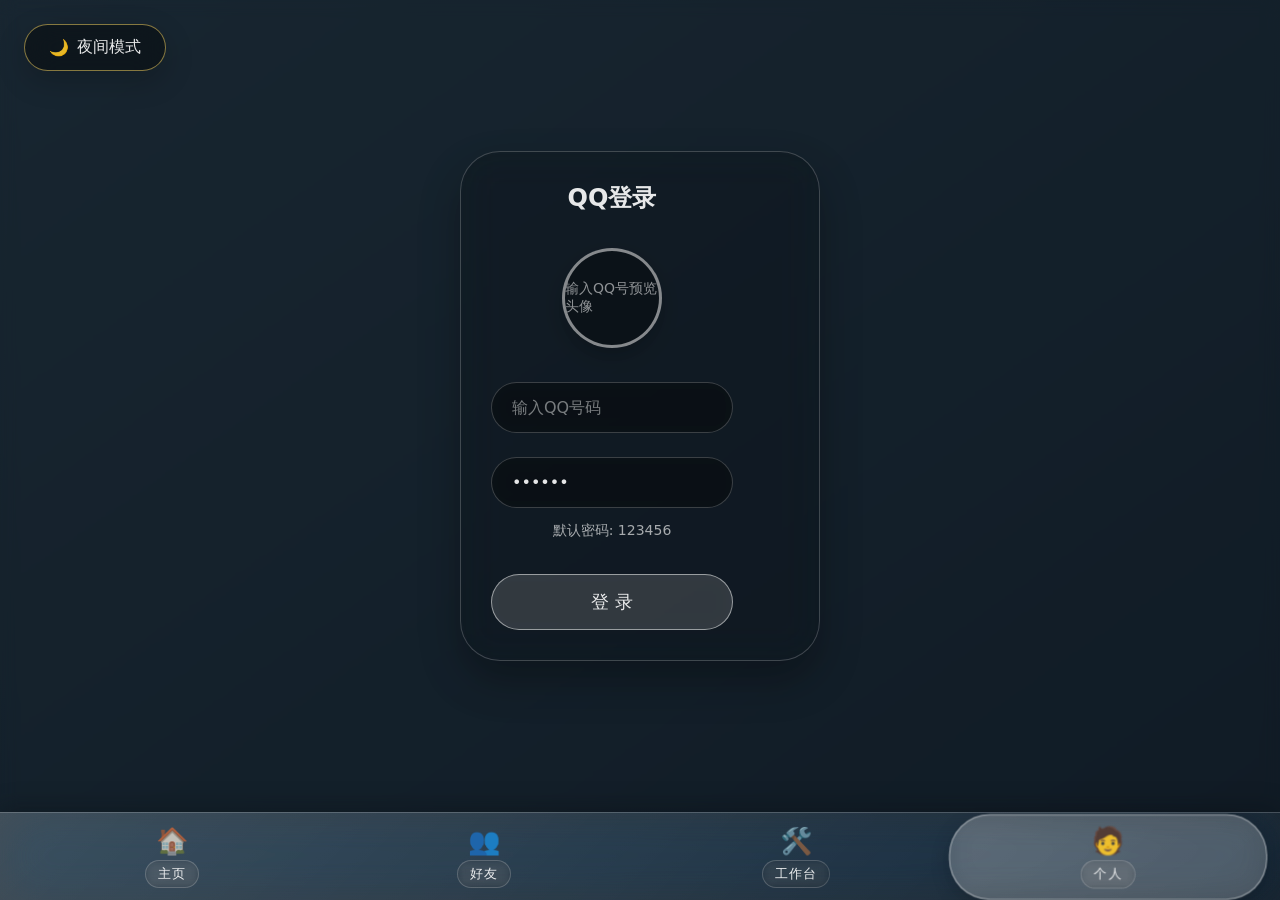
==== commit d1073576: "Update index.html" ====
--- a/index.html
+++ b/index.html
@@ -344,6 +344,87 @@
             margin-top: 16px;
         }
 
+        /* 工作台样式 */
+        .workspace-container {
+            width: 100%;
+            max-width: 400px;
+            padding: 20px;
+            display: flex;
+            flex-direction: column;
+            gap: 20px;
+        }
+
+        .draw-card {
+            background: var(--p-bg);
+            backdrop-filter: blur(20px);
+            border: 2px solid var(--tab-active-border);
+            border-radius: 40px;
+            padding: 40px 20px;
+            cursor: pointer;
+            transition: all 0.3s ease;
+            display: flex;
+            flex-direction: column;
+            align-items: center;
+            gap: 15px;
+            position: relative;
+            overflow: hidden;
+        }
+
+        .draw-card:hover {
+            transform: translateY(-5px) scale(1.02);
+            border-color: var(--success-color);
+            box-shadow: 0 20px 40px rgba(0, 0, 0, 0.3);
+        }
+
+        .draw-card:active {
+            transform: translateY(0) scale(0.98);
+        }
+
+        .draw-icon {
+            font-size: 64px;
+            margin-bottom: 10px;
+            animation: bounce 2s infinite;
+        }
+
+        @keyframes bounce {
+            0%, 100% { transform: translateY(0); }
+            50% { transform: translateY(-10px); }
+        }
+
+        .draw-title {
+            color: var(--placeholder-text);
+            font-size: 32px;
+            font-weight: 500;
+            letter-spacing: 2px;
+            margin: 0;
+        }
+
+        .draw-desc {
+            color: var(--placeholder-text);
+            font-size: 16px;
+            opacity: 0.8;
+            margin: 0;
+        }
+
+        .draw-badge {
+            position: absolute;
+            top: 20px;
+            right: 20px;
+            background: linear-gradient(135deg, #ff6b6b, #ff4757);
+            color: white;
+            padding: 5px 15px;
+            border-radius: 30px;
+            font-size: 14px;
+            font-weight: 500;
+            box-shadow: 0 5px 15px rgba(255, 71, 87, 0.3);
+            animation: pulse 2s infinite;
+        }
+
+        @keyframes pulse {
+            0%, 100% { transform: scale(1); }
+            50% { transform: scale(1.05); }
+        }
+
         /* 底栏样式 */
         .glass-tabbar {
             width: 100%;
@@ -432,7 +513,7 @@
             gap: 8px;
         }
 
-        /* 更多按钮 - 替代原来的dev-badge */
+        /* 更多按钮 */
         .more-btn {
             position: absolute;
             top: 24px;
@@ -452,6 +533,15 @@
             display: flex;
             align-items: center;
             gap: 8px;
+            opacity: 1;
+            visibility: visible;
+            transition: opacity 0.3s ease, visibility 0.3s ease;
+        }
+
+        .more-btn.hidden {
+            opacity: 0;
+            visibility: hidden;
+            pointer-events: none;
         }
 
         .more-btn:hover {
@@ -558,7 +648,7 @@
             font-size: 24px;
         }
 
-        /* 关于面板 - 在抽屉内展开的留言区域 */
+        /* 关于面板 */
         .about-panel {
             background: var(--input-bg);
             backdrop-filter: blur(10px);
@@ -576,7 +666,7 @@
             display: block;
         }
 
-        /* 自定义毛玻璃弹窗样式 */
+        /* 自定义毛玻璃弹窗 */
         .custom-toast {
             position: fixed;
             top: 50%;
@@ -646,9 +736,9 @@
             <span>🌙</span> 夜间模式
         </div>
         
-        <!-- 更多按钮 (原dev-badge) -->
+        <!-- 更多按钮 -->
         <div class="more-btn" id="moreBtn">
-            <span>⋯</span> 更多
+            <span></span> 说明
         </div>
 
         <!-- 右侧浮窗抽屉 -->
@@ -659,30 +749,27 @@
                 <div class="drawer-close" id="drawerClose">✕</div>
             </div>
             
-            <!-- 关注作者 - 可跳转链接 (在此标注链接位置) -->
-            <a href="https://github.com/yourusername" target="_blank" style="text-decoration: none;" id="followLink">
+            <!-- 关注作者 -->
+            <a href="https://b23.tv/skV63Jp" target="_blank" style="text-decoration: none;" id="followLink">
                 <div class="drawer-item">
                     <span class="drawer-item-icon">❤️</span>
                     <span>关注作者</span>
                 </div>
             </a>
-            <!-- ↑ 请将上面的 https://github.com/yourusername 替换为你的实际关注链接 ↑ -->
             
-            <!-- 关于 - 预留留言区域 (在此标注修改位置) -->
+            <!-- 关于 -->
             <div class="drawer-item" id="aboutBtn">
                 <span class="drawer-item-icon">ℹ️</span>
                 <span>关于</span>
             </div>
             
-            <!-- 关于面板 - 留言内容在此修改 -->
+            <!-- 关于面板 -->
             <div class="about-panel" id="aboutPanel">
-                <!-- 在这里修改你的留言内容 ↓ -->
-                <p>✨ 欢迎使用毛玻璃QQ登录Demo</p>
+                <p>✨ 欢迎使用Fallwan</p>
                 <p>版本: 1.0.0</p>
-                <p>作者: Your Name</p>
-                <p>说明: 这是一个基于QQ头像API的毛玻璃界面演示，包含日间/夜间模式切换、自定义弹窗等功能。</p>
-                <p>📝 你可以在这里留下任何你想说的话...</p>
-                <!-- ↑ 请在上面修改你的留言内容 ↑ -->
+                <p>作者: 秋归晚</p>
+                <p>说明:当时年少青衫薄，骑马倚斜桥，满楼红袖招</p>
+                <p>企鹅🐧:2878494914<br>🐯微信：QGW2026<br>🐣github:秋归晚</p>
             </div>
         </div>
 
@@ -710,11 +797,21 @@
                 </div>
             </div>
             
-            <!-- 工作台 -->
+            <!-- 工作台 - 添加班级抽签功能 -->
             <div id="workspace" class="page">
-                <div class="page-placeholder">
-                    <h2>🛠️ 工作台</h2>
-                    <p>开发中 · 敬请期待</p>
+                <div class="workspace-container">
+                    <!-- 班级抽签卡片 -->
+                    <div class="draw-card glass-card" onclick="window.location.href='index3.html'">
+                        <div class="draw-icon">🎲</div>
+                        <h2 class="draw-title">班级抽签</h2>
+                        <p class="draw-desc">点击进入抽签系统</p>
+                        <div class="draw-badge">新功能</div>
+                    </div>
+                    
+                    <!-- 预留其他功能位置 -->
+                    <div class="more-tools" style="margin-top: 20px; text-align: center; opacity: 0.7;">
+                        <p style="color: var(--placeholder-text); font-size: 14px;">⚙️ 更多功能开发中...</p>
+                    </div>
                 </div>
             </div>
             
@@ -780,6 +877,7 @@
             // ========== 页面切换 ==========
             const tabs = document.querySelectorAll('.tab-item');
             const pages = document.querySelectorAll('.page');
+            const moreBtn = document.getElementById('moreBtn');
             
             const pageMap = {
                 'home': document.getElementById('home'),
@@ -798,6 +896,16 @@
                     if (tab.dataset.page === pageName) tab.classList.add('active');
                 });
 
+                // 控制更多按钮显示/隐藏
+                if (pageName === 'home') {
+                    moreBtn.classList.remove('hidden');
+                } else {
+                    moreBtn.classList.add('hidden');
+                    if (drawer.classList.contains('active')) {
+                        closeDrawer();
+                    }
+                }
+
                 if (pageName === 'profile' && !isLoggedIn) {
                     showLoginView();
                 }
@@ -812,7 +920,6 @@
             });
 
             // ========== 右侧浮窗抽屉逻辑 ==========
-            const moreBtn = document.getElementById('moreBtn');
             const drawer = document.getElementById('drawer');
             const drawerOverlay = document.getElementById('drawerOverlay');
             const drawerClose = document.getElementById('drawerClose');
@@ -827,14 +934,13 @@
             function closeDrawer() {
                 drawer.classList.remove('active');
                 drawerOverlay.classList.remove('active');
-                aboutPanel.classList.remove('show'); // 关闭抽屉时同时隐藏关于面板
+                aboutPanel.classList.remove('show');
             }
 
             moreBtn.addEventListener('click', openDrawer);
             drawerClose.addEventListener('click', closeDrawer);
             drawerOverlay.addEventListener('click', closeDrawer);
 
-            // 关于按钮点击切换留言面板
             aboutBtn.addEventListener('click', function() {
                 aboutPanel.classList.toggle('show');
             });
@@ -981,6 +1087,7 @@
                 }
             });
 
+            // 初始化
             switchPage('profile');
         })();
     </script>
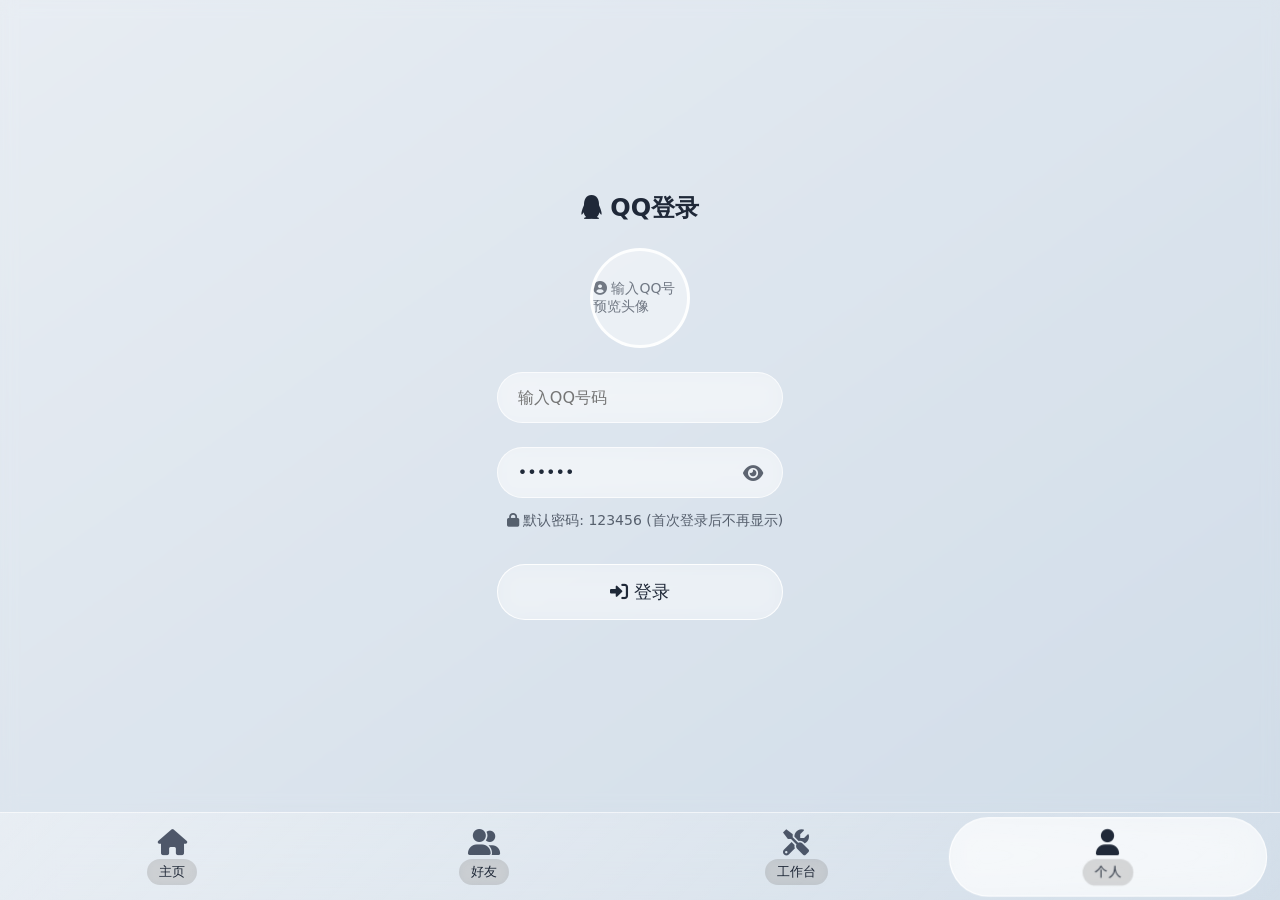
==== commit 515e5862: "Update index.html" ====
--- a/index.html
+++ b/index.html
@@ -3,849 +3,277 @@
 <head>
     <meta charset="UTF-8">
     <meta name="viewport" content="width=device-width, initial-scale=1.0, maximum-scale=1.0, user-scalable=no">
-    <title>毛玻璃 · QQ登录个人空间</title>
-    <style>
-        /* ===== 全局基础样式 ===== */
-        * {
-            margin: 0;
-            padding: 0;
-            box-sizing: border-box;
-            font-family: system-ui, -apple-system, 'Segoe UI', Roboto, 'Helvetica Neue', sans-serif;
-        }
-
-        body {
-            width: 100vw;
-            height: 100vh;
-            overflow: hidden;
-            background: #0f1a24;
-            display: flex;
-            align-items: center;
-            justify-content: center;
-        }
-
-        /* 夜间主题 (默认) */
-        .theme-night {
-            --bg-gradient-start: #1a2a35;
-            --bg-gradient-end: #0f1a24;
-            --content-bg: rgba(20, 30, 40, 0.3);
-            --tabbar-bg-start: rgba(255, 255, 255, 0.2);
-            --tabbar-bg-end: rgba(255, 255, 255, 0.05);
-            --tabbar-border: rgba(255, 255, 255, 0.2);
-            --tab-inactive: rgba(235, 245, 255, 0.7);
-            --tab-active-bg: rgba(255, 255, 255, 0.2);
-            --tab-active-border: rgba(255, 255, 255, 0.5);
-            --placeholder-text: rgba(255, 255, 255, 0.9);
-            --badge-bg: rgba(0, 0, 0, 0.4);
-            --badge-border: rgba(255, 220, 100, 0.5);
-            --h2-bg: rgba(0, 0, 0, 0.2);
-            --h2-border: rgba(255, 255, 255, 0.25);
-            --p-bg: rgba(0, 0, 0, 0.15);
-            --p-border: rgba(255, 255, 255, 0.2);
-            --input-bg: rgba(0, 0, 0, 0.3);
-            --input-border: rgba(255, 255, 255, 0.2);
-            --input-text: rgba(255, 255, 255, 0.9);
-            --button-bg: rgba(255, 255, 255, 0.15);
-            --button-hover: rgba(255, 255, 255, 0.25);
-            --toast-bg: rgba(0, 0, 0, 0.6);
-            --toast-border: rgba(255, 255, 255, 0.3);
-            --success-color: #4caf50;
-            --drawer-bg: rgba(30, 40, 50, 0.7);
-            --drawer-item-hover: rgba(255, 255, 255, 0.15);
-        }
-
-        /* 日间主题 (明亮) */
-        .theme-day {
-            --bg-gradient-start: #e0e7ef;
-            --bg-gradient-end: #c0d0e0;
-            --content-bg: rgba(255, 255, 255, 0.25);
-            --tabbar-bg-start: rgba(255, 255, 255, 0.5);
-            --tabbar-bg-end: rgba(255, 255, 255, 0.3);
-            --tabbar-border: rgba(255, 255, 255, 0.6);
-            --tab-inactive: rgba(40, 50, 70, 0.8);
-            --tab-active-bg: rgba(255, 255, 255, 0.6);
-            --tab-active-border: rgba(255, 255, 255, 0.9);
-            --placeholder-text: rgba(20, 30, 45, 0.95);
-            --badge-bg: rgba(255, 255, 255, 0.4);
-            --badge-border: rgba(100, 120, 200, 0.6);
-            --h2-bg: rgba(255, 255, 255, 0.3);
-            --h2-border: rgba(255, 255, 255, 0.6);
-            --p-bg: rgba(255, 255, 255, 0.25);
-            --p-border: rgba(255, 255, 255, 0.5);
-            --input-bg: rgba(255, 255, 255, 0.4);
-            --input-border: rgba(255, 255, 255, 0.7);
-            --input-text: rgba(20, 30, 45, 0.95);
-            --button-bg: rgba(255, 255, 255, 0.3);
-            --button-hover: rgba(255, 255, 255, 0.5);
-            --toast-bg: rgba(255, 255, 255, 0.7);
-            --toast-border: rgba(255, 255, 255, 0.9);
-            --success-color: #2e7d32;
-            --drawer-bg: rgba(255, 255, 255, 0.7);
-            --drawer-item-hover: rgba(0, 0, 0, 0.1);
-        }
-
-        .fullscreen-app {
-            width: 100%;
-            height: 100%;
-            display: flex;
-            flex-direction: column;
-            background: linear-gradient(145deg, var(--bg-gradient-start), var(--bg-gradient-end));
-            backdrop-filter: blur(4px);
-            position: relative;
-            border: none;
-            transition: background 0.3s ease;
-        }
-
-        .content-area {
-            flex: 1;
-            width: 100%;
-            position: relative;
-            overflow: hidden;
-            background: var(--content-bg);
-            backdrop-filter: blur(8px);
-            transition: background 0.3s ease;
-        }
-
-        .page {
-            position: absolute;
-            top: 0;
-            left: 0;
-            width: 100%;
-            height: 100%;
-            display: flex;
-            align-items: center;
-            justify-content: center;
-            opacity: 0;
-            visibility: hidden;
-            transition: opacity 0.2s ease, visibility 0.2s ease;
-            overflow-y: auto;
-            padding: 20px;
-        }
-
-        .page.active {
-            opacity: 1;
-            visibility: visible;
-            z-index: 2;
-        }
-
-        /* 毛玻璃卡片容器 */
-        .glass-card {
-            background: var(--p-bg);
-            backdrop-filter: blur(20px);
-            border: 1px solid var(--p-border);
-            border-radius: 40px;
-            padding: 30px;
-            width: 100%;
-            max-width: 360px;
-            box-shadow: 0 20px 40px rgba(0, 0, 0, 0.3);
-            transition: all 0.3s ease;
-        }
-
-        /* 登录页面样式 */
-        .login-container {
-            display: flex;
-            flex-direction: column;
-            align-items: center;
-            gap: 24px;
-        }
-
-        .qq-avatar {
-            width: 100px;
-            height: 100px;
-            border-radius: 50%;
-            border: 3px solid var(--tab-active-border);
-            background: var(--input-bg);
-            display: flex;
-            align-items: center;
-            justify-content: center;
-            overflow: hidden;
-            margin-bottom: 10px;
-            box-shadow: 0 10px 20px rgba(0, 0, 0, 0.2);
-        }
-
-        .qq-avatar img {
-            width: 100%;
-            height: 100%;
-            object-fit: cover;
-        }
-
-        .avatar-placeholder {
-            color: var(--placeholder-text);
-            font-size: 14px;
-            opacity: 0.6;
-        }
-
-        .input-field {
-            width: 100%;
-            padding: 15px 20px;
-            background: var(--input-bg);
-            border: 1px solid var(--input-border);
-            border-radius: 30px;
-            color: var(--input-text);
-            font-size: 16px;
-            backdrop-filter: blur(10px);
-            transition: all 0.3s ease;
-        }
-
-        .input-field::placeholder {
-            color: var(--input-text);
-            opacity: 0.5;
-        }
-
-        .input-field:focus {
-            outline: none;
-            border-color: var(--tab-active-border);
-            background: var(--tab-active-bg);
-        }
-
-        .login-btn {
-            width: 100%;
-            padding: 15px 20px;
-            background: var(--button-bg);
-            border: 1px solid var(--tab-active-border);
-            border-radius: 30px;
-            color: var(--placeholder-text);
-            font-size: 18px;
-            font-weight: 500;
-            cursor: pointer;
-            backdrop-filter: blur(10px);
-            transition: all 0.3s ease;
-            margin-top: 10px;
-        }
-
-        .login-btn:hover {
-            background: var(--button-hover);
-            transform: translateY(-2px);
-        }
-
-        .login-btn:disabled {
-            opacity: 0.5;
-            cursor: not-allowed;
-            transform: none;
-        }
-
-        .password-hint {
-            color: var(--placeholder-text);
-            font-size: 14px;
-            opacity: 0.7;
-            margin-top: -10px;
-        }
-
-        /* 个人空间样式 */
-        .profile-content {
-            display: flex;
-            flex-direction: column;
-            align-items: center;
-            gap: 25px;
-            width: 100%;
-        }
-
-        .profile-avatar {
-            width: 120px;
-            height: 120px;
-            border-radius: 50%;
-            border: 4px solid var(--tab-active-border);
-            overflow: hidden;
-            box-shadow: 0 10px 30px rgba(0, 0, 0, 0.3);
-        }
-
-        .profile-avatar img {
-            width: 100%;
-            height: 100%;
-            object-fit: cover;
-        }
-
-        .nickname-section {
-            display: flex;
-            gap: 10px;
-            width: 100%;
-            align-items: center;
-        }
-
-        .nickname-input {
-            flex: 1;
-            padding: 12px 20px;
-            background: var(--input-bg);
-            border: 1px solid var(--input-border);
-            border-radius: 30px;
-            color: var(--input-text);
-            font-size: 16px;
-            backdrop-filter: blur(10px);
-        }
-
-        .nickname-input:focus {
-            outline: none;
-            border-color: var(--tab-active-border);
-        }
-
-        .save-btn {
-            padding: 12px 24px;
-            background: var(--button-bg);
-            border: 1px solid var(--tab-active-border);
-            border-radius: 30px;
-            color: var(--placeholder-text);
-            font-size: 14px;
-            cursor: pointer;
-            backdrop-filter: blur(10px);
-            transition: all 0.3s ease;
-        }
-
-        .save-btn:hover {
-            background: var(--button-hover);
-        }
-
-        .user-info {
-            width: 100%;
-            padding: 15px;
-            background: var(--input-bg);
-            border-radius: 20px;
-            color: var(--placeholder-text);
-            font-size: 14px;
-            text-align: center;
-            backdrop-filter: blur(10px);
-            border: 1px solid var(--input-border);
-        }
-
-        /* 其他页面占位符 */
-        .page-placeholder {
-            display: flex;
-            flex-direction: column;
-            align-items: center;
-            justify-content: center;
-            width: 100%;
-            padding: 24px;
-            text-align: center;
-            color: var(--placeholder-text);
-        }
-
-        .page-placeholder h2 {
-            font-size: clamp(2.5rem, 15vw, 4rem);
-            font-weight: 300;
-            letter-spacing: 8px;
-            margin-bottom: 20px;
-            color: var(--placeholder-text);
-            text-transform: uppercase;
-            background: var(--h2-bg);
-            padding: 12px 32px;
-            border-radius: 80px;
-            backdrop-filter: blur(12px);
-            box-shadow: 0 8px 30px rgba(0, 0, 0, 0.2);
-            border: 1px solid var(--h2-border);
-        }
-
-        .page-placeholder p {
-            font-size: clamp(1.1rem, 4vw, 1.4rem);
-            max-width: 400px;
-            background: var(--p-bg);
-            padding: 14px 32px;
-            border-radius: 60px;
-            backdrop-filter: blur(10px);
-            border: 1px solid var(--p-border);
-            color: var(--placeholder-text);
-            margin-top: 16px;
-        }
-
-        /* 工作台样式 */
-        .workspace-container {
-            width: 100%;
-            max-width: 400px;
-            padding: 20px;
-            display: flex;
-            flex-direction: column;
-            gap: 20px;
-        }
-
-        .draw-card {
-            background: var(--p-bg);
-            backdrop-filter: blur(20px);
-            border: 2px solid var(--tab-active-border);
-            border-radius: 40px;
-            padding: 40px 20px;
-            cursor: pointer;
-            transition: all 0.3s ease;
-            display: flex;
-            flex-direction: column;
-            align-items: center;
-            gap: 15px;
-            position: relative;
-            overflow: hidden;
-        }
-
-        .draw-card:hover {
-            transform: translateY(-5px) scale(1.02);
-            border-color: var(--success-color);
-            box-shadow: 0 20px 40px rgba(0, 0, 0, 0.3);
-        }
-
-        .draw-card:active {
-            transform: translateY(0) scale(0.98);
-        }
-
-        .draw-icon {
-            font-size: 64px;
-            margin-bottom: 10px;
-            animation: bounce 2s infinite;
-        }
-
-        @keyframes bounce {
-            0%, 100% { transform: translateY(0); }
-            50% { transform: translateY(-10px); }
-        }
-
-        .draw-title {
-            color: var(--placeholder-text);
-            font-size: 32px;
-            font-weight: 500;
-            letter-spacing: 2px;
-            margin: 0;
-        }
-
-        .draw-desc {
-            color: var(--placeholder-text);
-            font-size: 16px;
-            opacity: 0.8;
-            margin: 0;
-        }
-
-        .draw-badge {
-            position: absolute;
-            top: 20px;
-            right: 20px;
-            background: linear-gradient(135deg, #ff6b6b, #ff4757);
-            color: white;
-            padding: 5px 15px;
-            border-radius: 30px;
-            font-size: 14px;
-            font-weight: 500;
-            box-shadow: 0 5px 15px rgba(255, 71, 87, 0.3);
-            animation: pulse 2s infinite;
-        }
-
-        @keyframes pulse {
-            0%, 100% { transform: scale(1); }
-            50% { transform: scale(1.05); }
-        }
-
-        /* 底栏样式 */
-        .glass-tabbar {
-            width: 100%;
-            height: 88px;
-            background: linear-gradient(135deg, var(--tabbar-bg-start), var(--tabbar-bg-end));
-            backdrop-filter: blur(25px) saturate(200%);
-            border-top: 1px solid var(--tabbar-border);
-            box-shadow: 0 -5px 25px rgba(0, 0, 0, 0.2);
-            display: flex;
-            align-items: center;
-            justify-content: space-around;
-            padding: 8px 16px;
-            z-index: 20;
-            transition: background 0.3s ease;
-        }
-
-        .tab-item {
-            flex: 1;
-            display: flex;
-            flex-direction: column;
-            align-items: center;
-            justify-content: center;
-            color: var(--tab-inactive);
-            padding: 10px 0;
-            border-radius: 40px;
-            transition: all 0.2s ease;
-            background: transparent;
-            border: 1px solid transparent;
-            cursor: pointer;
-            min-height: 64px;
-        }
-
-        .tab-item:hover {
-            background: rgba(255, 255, 255, 0.2);
-            border: 1px solid rgba(255, 255, 255, 0.4);
-            transform: translateY(-2px);
-            color: var(--placeholder-text);
-        }
-
-        .tab-item.active {
-            color: var(--placeholder-text);
-            background: var(--tab-active-bg);
-            border: 1px solid var(--tab-active-border);
-            box-shadow: 0 6px 20px rgba(0, 0, 0, 0.2);
-            backdrop-filter: blur(15px);
-            transform: scale(1.02);
-        }
-
-        .tab-icon {
-            font-size: 26px;
-            margin-bottom: 4px;
-        }
-
-        .tab-label {
-            font-size: 13px;
-            font-weight: 500;
-            letter-spacing: 0.8px;
-            text-transform: uppercase;
-            background: rgba(0, 0, 0, 0.15);
-            padding: 4px 12px;
-            border-radius: 40px;
-            backdrop-filter: blur(4px);
-            color: var(--placeholder-text);
-            border: 0.5px solid rgba(255, 255, 255, 0.2);
-        }
-
-        /* 主题切换按钮 */
-        .theme-toggle {
-            position: absolute;
-            top: 24px;
-            left: 24px;
-            background: var(--badge-bg);
-            backdrop-filter: blur(16px);
-            color: var(--placeholder-text);
-            padding: 12px 24px;
-            border-radius: 60px;
-            font-size: 16px;
-            font-weight: 500;
-            border: 1px solid var(--badge-border);
-            z-index: 40;
-            box-shadow: 0 10px 30px rgba(0, 0, 0, 0.2);
-            cursor: pointer;
-            transition: all 0.3s ease;
-            display: flex;
-            align-items: center;
-            gap: 8px;
-        }
-
-        /* 更多按钮 */
-        .more-btn {
-            position: absolute;
-            top: 24px;
-            right: 24px;
-            background: var(--badge-bg);
-            backdrop-filter: blur(16px);
-            color: var(--placeholder-text);
-            padding: 12px 24px;
-            border-radius: 60px;
-            font-size: 16px;
-            font-weight: 500;
-            border: 1px solid var(--badge-border);
-            z-index: 40;
-            box-shadow: 0 10px 30px rgba(0, 0, 0, 0.2);
-            cursor: pointer;
-            transition: all 0.3s ease;
-            display: flex;
-            align-items: center;
-            gap: 8px;
-            opacity: 1;
-            visibility: visible;
-            transition: opacity 0.3s ease, visibility 0.3s ease;
-        }
-
-        .more-btn.hidden {
-            opacity: 0;
-            visibility: hidden;
-            pointer-events: none;
-        }
-
-        .more-btn:hover {
-            background: var(--button-hover);
-            transform: scale(1.02);
-        }
-
-        /* 右侧浮窗抽屉 */
-        .drawer-overlay {
-            position: fixed;
-            top: 0;
-            left: 0;
-            width: 100%;
-            height: 100%;
-            background: rgba(0, 0, 0, 0.3);
-            backdrop-filter: blur(5px);
-            z-index: 100;
-            opacity: 0;
-            visibility: hidden;
-            transition: all 0.3s ease;
-        }
-
-        .drawer-overlay.active {
-            opacity: 1;
-            visibility: visible;
-        }
-
-        .drawer {
-            position: fixed;
-            top: 0;
-            right: -400px;
-            width: 320px;
-            height: 100%;
-            background: var(--drawer-bg);
-            backdrop-filter: blur(30px);
-            -webkit-backdrop-filter: blur(30px);
-            border-left: 1px solid var(--tab-active-border);
-            box-shadow: -10px 0 30px rgba(0, 0, 0, 0.3);
-            z-index: 101;
-            transition: right 0.4s cubic-bezier(0.68, -0.55, 0.265, 1.55);
-            padding: 30px 20px;
-            display: flex;
-            flex-direction: column;
-            gap: 20px;
-        }
-
-        .drawer.active {
-            right: 0;
-        }
-
-        .drawer-header {
-            display: flex;
-            justify-content: space-between;
-            align-items: center;
-            padding-bottom: 20px;
-            border-bottom: 1px solid var(--tab-active-border);
-            color: var(--placeholder-text);
-            font-size: 24px;
-            font-weight: 300;
-            letter-spacing: 2px;
-        }
-
-        .drawer-close {
-            cursor: pointer;
-            font-size: 28px;
-            width: 40px;
-            height: 40px;
-            display: flex;
-            align-items: center;
-            justify-content: center;
-            border-radius: 50%;
-            background: var(--button-bg);
-            border: 1px solid var(--tab-active-border);
-            transition: all 0.2s ease;
-        }
-
-        .drawer-close:hover {
-            background: var(--button-hover);
-            transform: rotate(90deg);
-        }
-
-        .drawer-item {
-            padding: 18px 24px;
-            background: var(--button-bg);
-            border: 1px solid var(--tab-active-border);
-            border-radius: 30px;
-            color: var(--placeholder-text);
-            font-size: 18px;
-            cursor: pointer;
-            transition: all 0.3s ease;
-            backdrop-filter: blur(10px);
-            display: flex;
-            align-items: center;
-            gap: 12px;
-        }
-
-        .drawer-item:hover {
-            background: var(--drawer-item-hover);
-            transform: translateX(-5px);
-            border-color: var(--tab-active-border);
-        }
-
-        .drawer-item-icon {
-            font-size: 24px;
-        }
-
-        /* 关于面板 */
-        .about-panel {
-            background: var(--input-bg);
-            backdrop-filter: blur(10px);
-            border: 1px solid var(--tab-active-border);
-            border-radius: 30px;
-            padding: 20px;
-            margin-top: 10px;
-            color: var(--placeholder-text);
-            font-size: 16px;
-            line-height: 1.6;
-            display: none;
-        }
-
-        .about-panel.show {
-            display: block;
-        }
-
-        /* 自定义毛玻璃弹窗 */
-        .custom-toast {
-            position: fixed;
-            top: 50%;
-            left: 50%;
-            transform: translate(-50%, -50%) scale(0.9);
-            background: var(--toast-bg);
-            backdrop-filter: blur(25px);
-            -webkit-backdrop-filter: blur(25px);
-            border: 1px solid var(--toast-border);
-            border-radius: 40px;
-            padding: 24px 40px;
-            color: var(--placeholder-text);
-            font-size: 20px;
-            font-weight: 500;
-            z-index: 200;
-            opacity: 0;
-            visibility: hidden;
-            transition: all 0.3s cubic-bezier(0.68, -0.55, 0.265, 1.55);
-            box-shadow: 0 20px 40px rgba(0, 0, 0, 0.3);
-            display: flex;
-            align-items: center;
-            gap: 12px;
-            min-width: 280px;
-            justify-content: center;
-            text-align: center;
-            pointer-events: none;
-        }
-
-        .custom-toast.show {
-            opacity: 1;
-            visibility: visible;
-            transform: translate(-50%, -50%) scale(1);
-        }
-
-        .toast-icon {
-            font-size: 28px;
-            color: var(--success-color);
-        }
-
-        .toast-message {
-            line-height: 1.4;
-        }
-
-        .page::-webkit-scrollbar {
-            width: 0;
-            background: transparent;
-        }
-
-        /* 状态切换 */
-        .login-only {
-            display: flex;
-        }
-
-        .profile-only {
-            display: none;
-        }
-
-        .profile-only.visible {
-            display: flex;
-        }
-    </style>
+    <title>秋归晚论坛 </title>
+    <!-- Font Awesome 6 免费图标库 -->
+    <link rel="stylesheet" href="https://cdnjs.cloudflare.com/ajax/libs/font-awesome/6.0.0-beta3/css/all.min.css">
+    <!-- 外部CSS文件 -->
+    <link rel="stylesheet" href="style.css">
 </head>
-<body class="theme-night">
+<body class="theme-day">
     <div class="fullscreen-app">
-        <!-- 主题切换 -->
-        <div class="theme-toggle" id="themeToggleBtn">
-            <span>🌙</span> 夜间模式
-        </div>
-        
-        <!-- 更多按钮 -->
-        <div class="more-btn" id="moreBtn">
-            <span></span> 说明
-        </div>
-
-        <!-- 右侧浮窗抽屉 -->
+        <!-- 关于抽屉 -->
         <div class="drawer-overlay" id="drawerOverlay"></div>
         <div class="drawer" id="drawer">
             <div class="drawer-header">
-                <span>更多选项</span>
-                <div class="drawer-close" id="drawerClose">✕</div>
-            </div>
-            
-            <!-- 关注作者 -->
-            <a href="https://b23.tv/skV63Jp" target="_blank" style="text-decoration: none;" id="followLink">
-                <div class="drawer-item">
-                    <span class="drawer-item-icon">❤️</span>
-                    <span>关注作者</span>
-                </div>
-            </a>
-            
-            <!-- 关于 -->
-            <div class="drawer-item" id="aboutBtn">
-                <span class="drawer-item-icon">ℹ️</span>
                 <span>关于</span>
-            </div>
-            
-            <!-- 关于面板 -->
+                <div class="drawer-close" id="drawerClose"><i class="fas fa-times"></i></div>
+            </div>
             <div class="about-panel" id="aboutPanel">
                 <p>✨ 欢迎使用Fallwan</p>
                 <p>版本: 1.0.0</p>
                 <p>作者: 秋归晚</p>
                 <p>说明:当时年少青衫薄，骑马倚斜桥，满楼红袖招</p>
-                <p>企鹅🐧:2878494914<br>🐯微信：QGW2026<br>🐣github:秋归晚</p>
-            </div>
-        </div>
-
-        <!-- 自定义弹窗容器 -->
+                <p>企鹅🐧:2878494914<br>微信：QGW2026<br>github:秋归晚</p>
+            </div>
+            <a href="https://b23.tv/skV63Jp" target="_blank" style="text-decoration: none;">
+                <div class="drawer-item follow-btn">
+                    <i class="fas fa-heart drawer-item-icon"></i>
+                    <span>关注作者 (B站)</span>
+                </div>
+            </a>
+        </div>
+
+        <!-- 弹窗 -->
         <div id="customToast" class="custom-toast">
-            <span class="toast-icon" id="toastIcon">✅</span>
-            <span class="toast-message" id="toastMessage">登录成功</span>
+            <i class="fas fa-check-circle toast-icon"></i>
+            <span class="toast-message" id="toastMessage">操作成功</span>
         </div>
 
         <!-- 主要内容区 -->
         <div class="content-area">
-            <!-- 主页 -->
+            <!-- 主页 - 现在包含日历模块 -->
             <div id="home" class="page">
-                <div class="page-placeholder">
-                    <h2>🏠 主页</h2>
-                    <p>开发中 · 敬请期待</p>
+                <div class="home-container">
+                    <!-- 日历卡片 -->
+                    <div class="home-card glass-card">
+                        <h2 class="home-section-title"><i class="fas fa-calendar-alt" style="color: var(--main);"></i> 治愈打卡日历</h2>
+                        
+                        <!-- 月份切换栏 -->
+                        <div class="calendar-header">
+                            <button class="calendar-nav-btn" onclick="changeMonth(-1)">
+                                <i class="fas fa-chevron-left"></i>
+                            </button>
+                            <span class="calendar-title" id="calendar-title">2024年3月</span>
+                            <button class="calendar-nav-btn" onclick="changeMonth(1)">
+                                <i class="fas fa-chevron-right"></i>
+                            </button>
+                        </div>
+                        
+                        <!-- 星期行 -->
+                        <div class="calendar-week">
+                            <span>日</span><span>一</span><span>二</span><span>三</span><span>四</span><span>五</span><span>六</span>
+                        </div>
+                        
+                        <!-- 日期网格 -->
+                        <div class="calendar-grid" id="calendar-grid"></div>
+                        
+                        <!-- 图例 -->
+                        <div class="calendar-legend">
+                            <span class="legend-item"><span class="legend-color" style="background: #48bb78;"></span> 已打卡</span>
+                            <span class="legend-item"><span class="legend-color" style="background: #ed8936;"></span> 补打卡</span>
+                            <span class="legend-item"><span class="legend-color" style="border: 2px solid var(--main); background: transparent;"></span> 今天</span>
+                        </div>
+                        
+                        <!-- 今日心情按钮 -->
+                        <button class="today-btn" onclick="goToToday()">
+                            <i class="fas fa-sun"></i> 回到今天
+                        </button>
+                    </div>
+                    
+                    <!-- 治愈语录卡片 -->
+                    <div class="home-card glass-card quote-card">
+                        <i class="fas fa-quote-right quote-icon"></i>
+                        <p class="quote-text" id="dailyQuote">每一天都是新的开始，温柔地对待自己。</p>
+                        <p class="quote-author">—— 秋归晚</p>
+                    </div>
                 </div>
             </div>
             
             <!-- 好友 -->
             <div id="friends" class="page">
                 <div class="page-placeholder">
-                    <h2>👥 好友</h2>
+                    <h2><i class="fas fa-users"></i> 好友</h2>
                     <p>开发中 · 敬请期待</p>
                 </div>
             </div>
             
-            <!-- 工作台 - 添加班级抽签功能 -->
+            <!-- 工作台 -->
             <div id="workspace" class="page">
                 <div class="workspace-container">
-                    <!-- 班级抽签卡片 -->
                     <div class="draw-card glass-card" onclick="window.location.href='index3.html'">
-                        <div class="draw-icon">🎲</div>
+                        <i class="fas fa-dice-d20 draw-icon"></i>
                         <h2 class="draw-title">班级抽签</h2>
                         <p class="draw-desc">点击进入抽签系统</p>
-                        <div class="draw-badge">新功能</div>
-                    </div>
-                    
-                    <!-- 预留其他功能位置 -->
-                    <div class="more-tools" style="margin-top: 20px; text-align: center; opacity: 0.7;">
-                        <p style="color: var(--placeholder-text); font-size: 14px;">⚙️ 更多功能开发中...</p>
-                    </div>
-                </div>
-            </div>
-            
-            <!-- 个人空间 -->
-            <div id="profile" class="page active">
+                        <div class="draw-badge"><i class="fas fa-star"></i> 新功能</div>
+                    </div>
+                    
+                    <div class="draw-card glass-card" onclick="window.open('https://www.codedex.io', '_blank')">
+                        <i class="fas fa-laptop-code draw-icon"></i>
+                        <h2 class="draw-title">代码学习</h2>
+                        <p class="draw-desc">250+小时免费编程课程</p>
+                        <div class="feature-tags">
+                            <span class="tag"><i class="fab fa-python"></i> Python</span>
+                            <span class="tag"><i class="fab fa-js"></i> JavaScript</span>
+                            <span class="tag"><i class="fab fa-html5"></i> HTML</span>
+                        </div>
+                    </div>
+                    
+                    <div style="margin-top:10px; text-align:center; opacity:0.7">
+                        <p style="color: var(--placeholder-text);"><i class="fas fa-tools"></i> 更多功能开发中...</p>
+                    </div>
+                </div>
+            </div>
+            
+            <!-- 个人空间 - 现在包含日记模块 -->
+            <div id="profile" class="page">
                 <!-- 登录界面 -->
                 <div id="loginView" class="glass-card login-only">
                     <div class="login-container">
-                        <h2 style="color: var(--placeholder-text); margin-bottom: 10px;">QQ登录</h2>
+                        <h2 style="color: var(--placeholder-text);"><i class="fab fa-qq"></i> QQ登录</h2>
                         <div class="qq-avatar" id="avatarDisplay">
                             <img id="avatarImg" src="" style="display: none;" alt="头像">
-                            <span id="avatarPlaceholder" class="avatar-placeholder">输入QQ号预览头像</span>
-                        </div>
-                        <input type="text" id="qqInput" class="input-field" placeholder="输入QQ号码" value="">
-                        <input type="password" id="passwordInput" class="input-field" placeholder="密码 (默认123456)" value="123456">
-                        <div class="password-hint">默认密码: 123456</div>
-                        <button id="loginBtn" class="login-btn">登 录</button>
-                    </div>
-                </div>
-
-                <!-- 个人空间界面 -->
-                <div id="profileView" class="glass-card profile-only">
-                    <div class="profile-content">
-                        <h2 style="color: var(--placeholder-text);">个人空间</h2>
-                        <div class="profile-avatar">
+                            <span id="avatarPlaceholder" class="avatar-placeholder"><i class="fas fa-user-circle"></i> 输入QQ号预览头像</span>
+                        </div>
+                        <input type="text" id="qqInput" class="input-field" placeholder="输入QQ号码">
+                        
+                        <div class="password-wrapper">
+                            <input type="password" id="passwordInput" class="input-field password-field" placeholder="输入密码" value="123456">
+                            <button type="button" class="password-toggle" id="passwordToggle" tabindex="-1">
+                                <i class="fas fa-eye" id="passwordToggleIcon"></i>
+                            </button>
+                        </div>
+                        
+                        <div id="passwordHint" class="password-hint"><i class="fas fa-lock"></i> 默认密码: 123456 (首次登录后不再显示)</div>
+                        
+                        <button id="loginBtn" class="login-btn"><i class="fas fa-sign-in-alt"></i> 登录</button>
+                    </div>
+                </div>
+                
+                <!-- 个人空间主界面 - 包含日记模块 -->
+                <div id="profileView" class="profile-container profile-only">
+                    <!-- 左侧用户信息卡片 -->
+                    <div class="profile-sidebar glass-card">
+                        <div class="profile-avatar-large">
                             <img id="profileAvatar" src="" alt="用户头像">
                         </div>
-                        <div class="nickname-section">
-                            <input type="text" id="nicknameInput" class="nickname-input" placeholder="你的昵称">
-                            <button id="saveNicknameBtn" class="save-btn">保存</button>
-                        </div>
-                        <div class="user-info" id="userInfo">
-                            QQ号: <span id="displayQQ">-</span>
-                        </div>
+                        <div class="profile-name-section">
+                            <input type="text" id="nicknameInput" class="profile-nickname-input" placeholder="你的昵称">
+                            <button id="saveNicknameBtn" class="profile-save-btn"><i class="fas fa-save"></i></button>
+                        </div>
+                        <div class="profile-qq-info">
+                            <i class="fab fa-qq"></i> <span id="displayQQ">-</span>
+                        </div>
+                        
+                        <!-- 统计信息 -->
+                        <div class="profile-stats">
+                            <div class="stat-item">
+                                <span class="stat-value" id="diaryCount">0</span>
+                                <span class="stat-label">日记</span>
+                            </div>
+                            <div class="stat-item">
+                                <span class="stat-value" id="signCount">0</span>
+                                <span class="stat-label">打卡</span>
+                            </div>
+                            <div class="stat-item">
+                                <span class="stat-value" id="streakCount">0</span>
+                                <span class="stat-label">连续</span>
+                            </div>
+                        </div>
+                        
+                        <!-- 操作按钮 -->
+                        <button id="logoutBtn" class="profile-logout-btn"><i class="fas fa-sign-out-alt"></i> 退出登录</button>
+                    </div>
+                    
+                    <!-- 右侧日记区域 - 治愈日记本 -->
+                    <div class="diary-container glass-card">
+                        <h2 class="diary-title"><i class="fas fa-book-heart"></i> 治愈日记本</h2>
+                        
+                        <!-- 写日记区域 -->
+                        <div class="diary-input-area">
+                            <textarea 
+                                id="diaryText" 
+                                class="diary-textarea" 
+                                rows="3" 
+                                placeholder="写下今天的小确幸、感悟或想对自己说的话... ✨"
+                            ></textarea>
+                            <button class="diary-save-btn" onclick="addDiary()">
+                                <i class="fas fa-feather-alt"></i> 保存今日治愈
+                            </button>
+                        </div>
+                        
+                        <!-- 日记列表头部 -->
+                        <div class="diary-list-header">
+                            <span class="diary-count"><i class="far fa-heart"></i> 共 <span id="diaryCountDisplay">0</span> 条温暖记录</span>
+                            <button class="diary-clear-btn" onclick="clearAllDiaries()" title="清空所有日记">
+                                <i class="far fa-trash-alt"></i>
+                            </button>
+                        </div>
+                        
+                        <!-- 日记列表 -->
+                        <div class="diary-list" id="diaryList"></div>
+                    </div>
+                    
+                    <!-- 设置入口 - 右下角齿轮 -->
+                    <div class="settings-entry" id="settingsEntry">
+                        <i class="fas fa-cog"></i>
+                    </div>
+                </div>
+            </div>
+            
+            <!-- 设置页面 -->
+            <div id="settings" class="page">
+                <div class="settings-container glass-card">
+                    <div class="settings-header">
+                        <h2><i class="fas fa-cog"></i> 设置中心</h2>
+                        <button class="settings-back-btn" id="settingsBackBtn"><i class="fas fa-arrow-left"></i> 返回</button>
+                    </div>
+                    
+                    <!-- 主题模式选项 -->
+                    <div class="settings-group">
+                        <h3 class="settings-group-title"><i class="fas fa-palette"></i> 主题模式</h3>
+                        <div class="theme-options">
+                            <div class="theme-option" id="themeDayOption">
+                                <div class="theme-preview theme-preview-day"></div>
+                                <span class="theme-name">日间模式</span>
+                                <i class="fas fa-check theme-check" id="themeDayCheck"></i>
+                            </div>
+                            <div class="theme-option" id="themeNightOption">
+                                <div class="theme-preview theme-preview-night"></div>
+                                <span class="theme-name">夜间模式</span>
+                                <i class="fas fa-check theme-check" id="themeNightCheck"></i>
+                            </div>
+                        </div>
+                    </div>
+                    
+                    <!-- 背景自定义选项 -->
+                    <div class="settings-group">
+                        <h3 class="settings-group-title"><i class="fas fa-image"></i> 背景自定义</h3>
+                        <div class="bg-options">
+                            <div class="bg-option" id="bgDefaultOption">
+                                <div class="bg-preview bg-preview-default"></div>
+                                <span class="bg-name">默认背景</span>
+                                <i class="fas fa-check bg-check" id="bgDefaultCheck"></i>
+                            </div>
+                            <div class="bg-option" id="bgCustomOption">
+                                <div class="bg-preview bg-preview-custom" id="customBgPreview">
+                                    <i class="fas fa-plus"></i>
+                                </div>
+                                <span class="bg-name">自定义图片</span>
+                                <input type="file" id="bgImageInput" accept="image/*" style="display: none;">
+                                <button class="bg-upload-btn" id="bgUploadBtn"><i class="fas fa-upload"></i> 选择图片</button>
+                            </div>
+                        </div>
+                        <div class="bg-note" id="bgNote">
+                            <i class="fas fa-info-circle"></i> 自定义背景会覆盖主题模式
+                        </div>
+                    </div>
+                    
+                    <!-- 关于和关注作者 -->
+                    <div class="settings-footer">
+                        <button class="settings-footer-btn" id="settingsAboutBtn"><i class="fas fa-info-circle"></i> 关于</button>
+                        <a href="https://b23.tv/skV63Jp" target="_blank" class="settings-footer-btn">
+                            <i class="fas fa-heart"></i> 关注作者
+                        </a>
                     </div>
                 </div>
             </div>
@@ -853,243 +281,14 @@
 
         <!-- 底栏 -->
         <div class="glass-tabbar">
-            <div class="tab-item" data-page="home">
-                <span class="tab-icon">🏠</span>
-                <span class="tab-label">主页</span>
-            </div>
-            <div class="tab-item" data-page="friends">
-                <span class="tab-icon">👥</span>
-                <span class="tab-label">好友</span>
-            </div>
-            <div class="tab-item" data-page="workspace">
-                <span class="tab-icon">🛠️</span>
-                <span class="tab-label">工作台</span>
-            </div>
-            <div class="tab-item active" data-page="profile">
-                <span class="tab-icon">🧑</span>
-                <span class="tab-label">个人</span>
-            </div>
+            <div class="tab-item active" data-page="home"><i class="fas fa-home tab-icon"></i><span class="tab-label">主页</span></div>
+            <div class="tab-item" data-page="friends"><i class="fas fa-user-friends tab-icon"></i><span class="tab-label">好友</span></div>
+            <div class="tab-item" data-page="workspace"><i class="fas fa-tools tab-icon"></i><span class="tab-label">工作台</span></div>
+            <div class="tab-item" data-page="profile"><i class="fas fa-user tab-icon"></i><span class="tab-label">个人</span></div>
         </div>
     </div>
 
-    <script>
-        (function() {
-            // ========== 页面切换 ==========
-            const tabs = document.querySelectorAll('.tab-item');
-            const pages = document.querySelectorAll('.page');
-            const moreBtn = document.getElementById('moreBtn');
-            
-            const pageMap = {
-                'home': document.getElementById('home'),
-                'friends': document.getElementById('friends'),
-                'workspace': document.getElementById('workspace'),
-                'profile': document.getElementById('profile')
-            };
-
-            function switchPage(pageName) {
-                pages.forEach(page => page.classList.remove('active'));
-                const targetPage = pageMap[pageName];
-                if (targetPage) targetPage.classList.add('active');
-                
-                tabs.forEach(tab => {
-                    tab.classList.remove('active');
-                    if (tab.dataset.page === pageName) tab.classList.add('active');
-                });
-
-                // 控制更多按钮显示/隐藏
-                if (pageName === 'home') {
-                    moreBtn.classList.remove('hidden');
-                } else {
-                    moreBtn.classList.add('hidden');
-                    if (drawer.classList.contains('active')) {
-                        closeDrawer();
-                    }
-                }
-
-                if (pageName === 'profile' && !isLoggedIn) {
-                    showLoginView();
-                }
-            }
-
-            tabs.forEach(tab => {
-                tab.addEventListener('click', function(e) {
-                    e.preventDefault();
-                    const pageName = this.dataset.page;
-                    switchPage(pageName);
-                });
-            });
-
-            // ========== 右侧浮窗抽屉逻辑 ==========
-            const drawer = document.getElementById('drawer');
-            const drawerOverlay = document.getElementById('drawerOverlay');
-            const drawerClose = document.getElementById('drawerClose');
-            const aboutBtn = document.getElementById('aboutBtn');
-            const aboutPanel = document.getElementById('aboutPanel');
-
-            function openDrawer() {
-                drawer.classList.add('active');
-                drawerOverlay.classList.add('active');
-            }
-
-            function closeDrawer() {
-                drawer.classList.remove('active');
-                drawerOverlay.classList.remove('active');
-                aboutPanel.classList.remove('show');
-            }
-
-            moreBtn.addEventListener('click', openDrawer);
-            drawerClose.addEventListener('click', closeDrawer);
-            drawerOverlay.addEventListener('click', closeDrawer);
-
-            aboutBtn.addEventListener('click', function() {
-                aboutPanel.classList.toggle('show');
-            });
-
-            // ========== 自定义弹窗函数 ==========
-            const toast = document.getElementById('customToast');
-            const toastIcon = document.getElementById('toastIcon');
-            const toastMessage = document.getElementById('toastMessage');
-
-            function showToast(message, icon = '✅', duration = 2000) {
-                toastMessage.textContent = message;
-                toastIcon.textContent = icon;
-                toast.classList.add('show');
-                
-                clearTimeout(window.toastTimer);
-                window.toastTimer = setTimeout(() => {
-                    toast.classList.remove('show');
-                }, duration);
-            }
-
-            // ========== QQ登录逻辑 ==========
-            const loginView = document.getElementById('loginView');
-            const profileView = document.getElementById('profileView');
-            const qqInput = document.getElementById('qqInput');
-            const passwordInput = document.getElementById('passwordInput');
-            const loginBtn = document.getElementById('loginBtn');
-            const avatarImg = document.getElementById('avatarImg');
-            const avatarPlaceholder = document.getElementById('avatarPlaceholder');
-            const profileAvatar = document.getElementById('profileAvatar');
-            const nicknameInput = document.getElementById('nicknameInput');
-            const saveNicknameBtn = document.getElementById('saveNicknameBtn');
-            const displayQQ = document.getElementById('displayQQ');
-
-            let isLoggedIn = false;
-            let currentQQ = '';
-            let currentNickname = '';
-
-            function generateRandomNickname() {
-                return Math.floor(10000000 + Math.random() * 90000000).toString();
-            }
-
-            function showLoginView() {
-                loginView.style.display = 'flex';
-                profileView.classList.remove('visible');
-                profileView.style.display = 'none';
-                loginView.classList.add('login-only');
-            }
-
-            function showProfileView() {
-                loginView.style.display = 'none';
-                loginView.classList.remove('login-only');
-                profileView.style.display = 'flex';
-                profileView.classList.add('visible');
-            }
-
-            function updateAvatarPreview(qq) {
-                if (qq && /^\d+$/.test(qq)) {
-                    const avatarUrl = `https://q1.qlogo.cn/g?b=qq&nk=${qq}&s=640`;
-                    avatarImg.src = avatarUrl;
-                    avatarImg.style.display = 'block';
-                    avatarPlaceholder.style.display = 'none';
-                } else {
-                    avatarImg.style.display = 'none';
-                    avatarPlaceholder.style.display = 'block';
-                }
-            }
-
-            qqInput.addEventListener('input', function(e) {
-                const qq = e.target.value.trim();
-                updateAvatarPreview(qq);
-            });
-
-            loginBtn.addEventListener('click', function() {
-                const qq = qqInput.value.trim();
-                const password = passwordInput.value.trim();
-
-                if (!qq || !/^\d+$/.test(qq)) {
-                    showToast('请输入有效的QQ号码', '❌', 1500);
-                    return;
-                }
-
-                if (password !== '123456') {
-                    showToast('密码错误，默认密码为123456', '❌', 1500);
-                    return;
-                }
-
-                showToast('登录成功', '✅', 1500);
-                
-                setTimeout(() => {
-                    isLoggedIn = true;
-                    currentQQ = qq;
-                    
-                    currentNickname = generateRandomNickname();
-                    nicknameInput.value = currentNickname;
-                    
-                    const avatarUrl = `https://q1.qlogo.cn/g?b=qq&nk=${qq}&s=640`;
-                    profileAvatar.src = avatarUrl;
-                    
-                    displayQQ.textContent = qq;
-                    
-                    showProfileView();
-                    
-                    tabs.forEach(tab => {
-                        if (tab.dataset.page === 'profile') {
-                            tab.classList.add('active');
-                        }
-                    });
-                }, 800);
-            });
-
-            saveNicknameBtn.addEventListener('click', function() {
-                const newNickname = nicknameInput.value.trim();
-                if (newNickname) {
-                    currentNickname = newNickname;
-                    showToast('昵称已更新', '✏️', 1500);
-                } else {
-                    showToast('昵称不能为空', '⚠️', 1500);
-                }
-            });
-
-            showLoginView();
-
-            // ========== 主题切换 ==========
-            const themeToggle = document.getElementById('themeToggleBtn');
-            const body = document.body;
-
-            function setTheme(theme) {
-                if (theme === 'day') {
-                    body.classList.add('theme-day');
-                    body.classList.remove('theme-night');
-                    themeToggle.innerHTML = '<span>☀️</span> 日间模式';
-                } else {
-                    body.classList.add('theme-night');
-                    body.classList.remove('theme-day');
-                    themeToggle.innerHTML = '<span>🌙</span> 夜间模式';
-                }
-            }
-
-            themeToggle.addEventListener('click', function() {
-                if (body.classList.contains('theme-night')) {
-                    setTheme('day');
-                } else {
-                    setTheme('night');
-                }
-            });
-
-            // 初始化
-            switchPage('profile');
-        })();
-    </script>
+    <!-- 外部JS文件 -->
+    <script src="script.js"></script>
 </body>
 </html>
--- a/style.css
+++ b/style.css
@@ -0,0 +1,1468 @@
+/* ========== 全局样式 & 主题变量 ========== */
+* {
+    margin: 0;
+    padding: 0;
+    box-sizing: border-box;
+    font-family: system-ui, -apple-system, sans-serif;
+}
+
+body {
+    width: 100vw;
+    height: 100vh;
+    overflow: hidden;
+    background: #0f1a24;
+    display: flex;
+    align-items: center;
+    justify-content: center;
+    transition: background-image 0.3s ease;
+    background-size: cover;
+    background-position: center;
+    background-repeat: no-repeat;
+}
+
+/* 当使用自定义背景时，覆盖原有的渐变色 */
+body.custom-bg {
+    background: var(--custom-bg-image) no-repeat center center fixed;
+    background-size: cover;
+}
+
+body.custom-bg .fullscreen-app {
+    background: transparent;
+    backdrop-filter: blur(2px);
+}
+
+/* 主题变量 - 日间模式 */
+.theme-day {
+    --bg-gradient-start: #e0e7ef;
+    --bg-gradient-end: #c0d0e0;
+    --content-bg: rgba(255, 255, 255, 0.25);
+    --tabbar-bg-start: rgba(255, 255, 255, 0.5);
+    --tabbar-bg-end: rgba(255, 255, 255, 0.3);
+    --tabbar-border: rgba(255, 255, 255, 0.6);
+    --tab-inactive: rgba(40, 50, 70, 0.8);
+    --tab-active-bg: rgba(255, 255, 255, 0.6);
+    --tab-active-border: rgba(255, 255, 255, 0.9);
+    --placeholder-text: rgba(20, 30, 45, 0.95);
+    --badge-bg: rgba(255, 255, 255, 0.4);
+    --badge-border: rgba(100, 120, 200, 0.6);
+    --h2-bg: rgba(255, 255, 255, 0.3);
+    --h2-border: rgba(255, 255, 255, 0.6);
+    --p-bg: rgba(255, 255, 255, 0.25);
+    --p-border: rgba(255, 255, 255, 0.5);
+    --input-bg: rgba(255, 255, 255, 0.4);
+    --input-border: rgba(255, 255, 255, 0.7);
+    --input-text: rgba(20, 30, 45, 0.95);
+    --button-bg: rgba(255, 255, 255, 0.3);
+    --button-hover: rgba(255, 255, 255, 0.5);
+    --toast-bg: rgba(255, 255, 255, 0.7);
+    --toast-border: rgba(255, 255, 255, 0.9);
+    --success-color: #2e7d32;
+    --drawer-bg: rgba(255, 255, 255, 0.7);
+    --drawer-item-hover: rgba(0, 0, 0, 0.1);
+    --logout-btn-bg: rgba(255, 80, 80, 0.3);
+    --logout-btn-hover: rgba(255, 80, 80, 0.5);
+    --setting-border: rgba(0, 0, 0, 0.1);
+    --card-bg: rgba(255, 255, 255, 0.3);
+    --main: #7aa2f7;
+    --sign: #48bb78;
+    --resign: #ed8936;
+}
+
+/* 主题变量 - 夜间模式 */
+.theme-night {
+    --bg-gradient-start: #1a2a35;
+    --bg-gradient-end: #0f1a24;
+    --content-bg: rgba(20, 30, 40, 0.3);
+    --tabbar-bg-start: rgba(255, 255, 255, 0.2);
+    --tabbar-bg-end: rgba(255, 255, 255, 0.05);
+    --tabbar-border: rgba(255, 255, 255, 0.2);
+    --tab-inactive: rgba(235, 245, 255, 0.7);
+    --tab-active-bg: rgba(255, 255, 255, 0.2);
+    --tab-active-border: rgba(255, 255, 255, 0.5);
+    --placeholder-text: rgba(255, 255, 255, 0.9);
+    --badge-bg: rgba(0, 0, 0, 0.4);
+    --badge-border: rgba(255, 220, 100, 0.5);
+    --h2-bg: rgba(0, 0, 0, 0.2);
+    --h2-border: rgba(255, 255, 255, 0.25);
+    --p-bg: rgba(0, 0, 0, 0.15);
+    --p-border: rgba(255, 255, 255, 0.2);
+    --input-bg: rgba(0, 0, 0, 0.3);
+    --input-border: rgba(255, 255, 255, 0.2);
+    --input-text: rgba(255, 255, 255, 0.9);
+    --button-bg: rgba(255, 255, 255, 0.15);
+    --button-hover: rgba(255, 255, 255, 0.25);
+    --toast-bg: rgba(0, 0, 0, 0.6);
+    --toast-border: rgba(255, 255, 255, 0.3);
+    --success-color: #4caf50;
+    --drawer-bg: rgba(30, 40, 50, 0.7);
+    --drawer-item-hover: rgba(255, 255, 255, 0.15);
+    --logout-btn-bg: rgba(255, 100, 100, 0.3);
+    --logout-btn-hover: rgba(255, 100, 100, 0.5);
+    --setting-border: rgba(255, 255, 255, 0.1);
+    --card-bg: rgba(0, 0, 0, 0.3);
+    --main: #7aa2f7;
+    --sign: #48bb78;
+    --resign: #ed8936;
+}
+
+/* ========== 应用容器 ========== */
+.fullscreen-app {
+    width: 100%;
+    height: 100%;
+    display: flex;
+    flex-direction: column;
+    background: linear-gradient(145deg, var(--bg-gradient-start), var(--bg-gradient-end));
+    backdrop-filter: blur(4px);
+    position: relative;
+    transition: background 0.3s ease;
+}
+
+/* ========== 内容区域 ========== */
+.content-area {
+    flex: 1;
+    width: 100%;
+    position: relative;
+    overflow: hidden;
+    background: var(--content-bg);
+    backdrop-filter: blur(8px);
+}
+
+.page {
+    position: absolute;
+    top: 0;
+    left: 0;
+    width: 100%;
+    height: 100%;
+    display: flex;
+    align-items: center;
+    justify-content: center;
+    opacity: 0;
+    visibility: hidden;
+    transition: opacity 0.2s ease, visibility 0.2s ease;
+    overflow-y: auto;
+    padding: 20px;
+}
+
+.page.active {
+    opacity: 1;
+    visibility: visible;
+    z-index: 2;
+}
+
+/* ========== 主页样式 (日历模块) ========== */
+.home-container {
+    width: 100%;
+    max-width: 450px;
+    display: flex;
+    flex-direction: column;
+    gap: 20px;
+    padding: 10px;
+}
+
+.home-card {
+    background: var(--card-bg);
+    backdrop-filter: blur(20px);
+    border: 1px solid var(--p-border);
+    border-radius: 30px;
+    padding: 25px 20px;
+    width: 100%;
+    box-shadow: 0 20px 40px rgba(0, 0, 0, 0.2);
+}
+
+.home-section-title {
+    color: var(--placeholder-text);
+    font-size: 20px;
+    font-weight: 500;
+    margin-bottom: 20px;
+    display: flex;
+    align-items: center;
+    gap: 8px;
+}
+
+/* 日历头部 */
+.calendar-header {
+    display: flex;
+    justify-content: space-between;
+    align-items: center;
+    margin-bottom: 15px;
+    font-weight: bold;
+    color: var(--placeholder-text);
+}
+
+.calendar-nav-btn {
+    background: var(--button-bg);
+    border: 1px solid var(--tab-active-border);
+    color: var(--placeholder-text);
+    width: 36px;
+    height: 36px;
+    border-radius: 50%;
+    cursor: pointer;
+    backdrop-filter: blur(10px);
+    transition: 0.3s ease;
+    display: flex;
+    align-items: center;
+    justify-content: center;
+}
+
+.calendar-nav-btn:hover {
+    background: var(--button-hover);
+    transform: scale(1.1);
+}
+
+.calendar-title {
+    font-size: 18px;
+    font-weight: 600;
+    color: var(--placeholder-text);
+}
+
+/* 星期行 */
+.calendar-week {
+    display: grid;
+    grid-template-columns: repeat(7, 1fr);
+    gap: 5px;
+    margin-bottom: 10px;
+}
+
+.calendar-week span {
+    text-align: center;
+    font-size: 13px;
+    color: var(--placeholder-text);
+    opacity: 0.7;
+    font-weight: 500;
+}
+
+/* 日期网格 */
+.calendar-grid {
+    display: grid;
+    grid-template-columns: repeat(7, 1fr);
+    gap: 5px;
+    margin-bottom: 15px;
+}
+
+.calendar-day {
+    aspect-ratio: 1;
+    display: flex;
+    align-items: center;
+    justify-content: center;
+    border-radius: 12px;
+    font-size: 14px;
+    cursor: pointer;
+    transition: 0.2s;
+    color: var(--placeholder-text);
+    background: var(--button-bg);
+    backdrop-filter: blur(5px);
+}
+
+.calendar-day.other-month {
+    opacity: 0.3;
+}
+
+.calendar-day.day-today {
+    border: 2px solid var(--main);
+    font-weight: bold;
+}
+
+.calendar-day.day-sign {
+    background: var(--sign);
+    color: white;
+    font-weight: bold;
+}
+
+.calendar-day.day-resign {
+    background: var(--resign);
+    color: white;
+    font-weight: bold;
+}
+
+.calendar-day:not(.other-month):hover {
+    background: var(--button-hover);
+    transform: scale(1.05);
+}
+
+/* 日历图例 */
+.calendar-legend {
+    display: flex;
+    justify-content: center;
+    gap: 20px;
+    margin: 15px 0 10px;
+    flex-wrap: wrap;
+}
+
+.legend-item {
+    display: flex;
+    align-items: center;
+    gap: 5px;
+    font-size: 12px;
+    color: var(--placeholder-text);
+    opacity: 0.8;
+}
+
+.legend-color {
+    width: 16px;
+    height: 16px;
+    border-radius: 6px;
+    display: inline-block;
+}
+
+/* 今日按钮 */
+.today-btn {
+    background: var(--button-bg);
+    border: 1px solid var(--tab-active-border);
+    border-radius: 30px;
+    color: var(--placeholder-text);
+    padding: 10px 20px;
+    font-size: 14px;
+    cursor: pointer;
+    backdrop-filter: blur(10px);
+    transition: 0.3s ease;
+    width: 100%;
+    display: flex;
+    align-items: center;
+    justify-content: center;
+    gap: 8px;
+    margin-top: 5px;
+}
+
+.today-btn:hover {
+    background: var(--button-hover);
+    transform: translateY(-2px);
+}
+
+/* 治愈语录卡片 */
+.quote-card {
+    text-align: center;
+    padding: 25px 20px;
+    position: relative;
+}
+
+.quote-icon {
+    font-size: 30px;
+    color: var(--main);
+    opacity: 0.3;
+    margin-bottom: 10px;
+}
+
+.quote-text {
+    color: var(--placeholder-text);
+    font-size: 18px;
+    line-height: 1.6;
+    margin-bottom: 10px;
+    font-style: italic;
+}
+
+.quote-author {
+    color: var(--placeholder-text);
+    font-size: 14px;
+    opacity: 0.6;
+}
+
+/* ========== 个人空间样式 (日记模块) ========== */
+.profile-container {
+    width: 100%;
+    max-width: 900px;
+    display: flex;
+    gap: 20px;
+    padding: 10px;
+    position: relative;
+}
+
+/* 左侧侧边栏 */
+.profile-sidebar {
+    width: 280px;
+    padding: 25px 20px;
+    display: flex;
+    flex-direction: column;
+    align-items: center;
+    gap: 20px;
+    background: var(--card-bg);
+    flex-shrink: 0;
+}
+
+.profile-avatar-large {
+    width: 120px;
+    height: 120px;
+    border-radius: 50%;
+    border: 4px solid var(--tab-active-border);
+    overflow: hidden;
+}
+
+.profile-avatar-large img {
+    width: 100%;
+    height: 100%;
+    object-fit: cover;
+}
+
+.profile-name-section {
+    display: flex;
+    gap: 8px;
+    width: 100%;
+}
+
+.profile-nickname-input {
+    flex: 1;
+    padding: 10px 15px;
+    background: var(--input-bg);
+    border: 1px solid var(--input-border);
+    border-radius: 30px;
+    color: var(--input-text);
+    font-size: 14px;
+    backdrop-filter: blur(10px);
+}
+
+.profile-nickname-input:focus {
+    outline: none;
+    border-color: var(--tab-active-border);
+}
+
+.profile-save-btn {
+    width: 40px;
+    height: 40px;
+    border-radius: 50%;
+    background: var(--button-bg);
+    border: 1px solid var(--tab-active-border);
+    color: var(--placeholder-text);
+    cursor: pointer;
+    backdrop-filter: blur(10px);
+    transition: 0.3s ease;
+    display: flex;
+    align-items: center;
+    justify-content: center;
+}
+
+.profile-save-btn:hover {
+    background: var(--button-hover);
+    transform: scale(1.1);
+}
+
+.profile-qq-info {
+    color: var(--placeholder-text);
+    font-size: 16px;
+    display: flex;
+    align-items: center;
+    gap: 8px;
+    padding: 10px 0;
+}
+
+/* 统计信息 */
+.profile-stats {
+    display: flex;
+    justify-content: space-around;
+    width: 100%;
+    padding: 15px 0;
+    border-top: 1px solid var(--setting-border);
+    border-bottom: 1px solid var(--setting-border);
+}
+
+.stat-item {
+    display: flex;
+    flex-direction: column;
+    align-items: center;
+    gap: 5px;
+}
+
+.stat-value {
+    font-size: 22px;
+    font-weight: bold;
+    color: var(--main);
+}
+
+.stat-label {
+    font-size: 12px;
+    color: var(--placeholder-text);
+    opacity: 0.7;
+}
+
+.profile-logout-btn {
+    width: 100%;
+    padding: 12px;
+    background: var(--logout-btn-bg);
+    border: 1px solid #ff6b6b;
+    border-radius: 30px;
+    color: var(--placeholder-text);
+    font-size: 16px;
+    cursor: pointer;
+    backdrop-filter: blur(10px);
+    transition: 0.3s ease;
+    display: flex;
+    align-items: center;
+    justify-content: center;
+    gap: 8px;
+    margin-top: 10px;
+}
+
+.profile-logout-btn:hover {
+    background: var(--logout-btn-hover);
+    transform: translateY(-2px);
+}
+
+/* 右侧日记容器 */
+.diary-container {
+    flex: 1;
+    padding: 25px;
+    background: var(--card-bg);
+    max-height: calc(100vh - 120px);
+    overflow-y: auto;
+}
+
+.diary-title {
+    color: var(--placeholder-text);
+    font-size: 22px;
+    font-weight: 500;
+    margin-bottom: 20px;
+    display: flex;
+    align-items: center;
+    gap: 8px;
+}
+
+.diary-title i {
+    color: #ff9f9f;
+}
+
+/* 写日记区域 */
+.diary-input-area {
+    margin-bottom: 25px;
+}
+
+.diary-textarea {
+    width: 100%;
+    padding: 16px;
+    background: var(--input-bg);
+    border: 1px solid var(--input-border);
+    border-radius: 25px;
+    color: var(--input-text);
+    font-size: 15px;
+    backdrop-filter: blur(10px);
+    resize: vertical;
+    font-family: inherit;
+    line-height: 1.6;
+    margin-bottom: 12px;
+}
+
+.diary-textarea:focus {
+    outline: none;
+    border-color: var(--tab-active-border);
+    background: var(--tab-active-bg);
+}
+
+.diary-textarea::placeholder {
+    color: var(--placeholder-text);
+    opacity: 0.6;
+    font-style: italic;
+}
+
+.diary-save-btn {
+    width: 100%;
+    padding: 14px;
+    background: var(--main);
+    border: none;
+    border-radius: 30px;
+    color: white;
+    font-size: 16px;
+    font-weight: 500;
+    cursor: pointer;
+    backdrop-filter: blur(10px);
+    transition: 0.3s ease;
+    display: flex;
+    align-items: center;
+    justify-content: center;
+    gap: 8px;
+}
+
+.diary-save-btn:hover {
+    transform: translateY(-2px);
+    filter: brightness(1.1);
+}
+
+/* 日记列表头部 */
+.diary-list-header {
+    display: flex;
+    justify-content: space-between;
+    align-items: center;
+    margin-bottom: 15px;
+}
+
+.diary-count {
+    color: var(--placeholder-text);
+    font-size: 14px;
+    display: flex;
+    align-items: center;
+    gap: 5px;
+}
+
+.diary-clear-btn {
+    background: none;
+    border: none;
+    color: #ff9f9f;
+    font-size: 18px;
+    cursor: pointer;
+    transition: 0.3s ease;
+    padding: 5px;
+}
+
+.diary-clear-btn:hover {
+    transform: scale(1.2);
+    color: #ff6b6b;
+}
+
+/* 日记列表 */
+.diary-list {
+    display: flex;
+    flex-direction: column;
+    gap: 12px;
+}
+
+.diary-item {
+    background: var(--input-bg);
+    backdrop-filter: blur(10px);
+    border: 1px solid var(--input-border);
+    border-radius: 20px;
+    padding: 16px;
+    position: relative;
+    animation: fadeIn 0.3s ease;
+}
+
+@keyframes fadeIn {
+    from { opacity: 0; transform: translateY(10px); }
+    to { opacity: 1; transform: translateY(0); }
+}
+
+.diary-item-actions {
+    position: absolute;
+    top: 12px;
+    right: 12px;
+    display: flex;
+    gap: 8px;
+}
+
+.diary-item-actions button {
+    background: none;
+    border: none;
+    color: var(--placeholder-text);
+    font-size: 14px;
+    cursor: pointer;
+    transition: 0.3s ease;
+    opacity: 0.6;
+}
+
+.diary-item-actions button:hover {
+    opacity: 1;
+    transform: scale(1.1);
+}
+
+.diary-item-actions button.edit-btn:hover {
+    color: var(--main);
+}
+
+.diary-item-actions button.delete-btn:hover {
+    color: #ff6b6b;
+}
+
+.diary-item-time {
+    font-size: 11px;
+    color: var(--main);
+    margin-bottom: 8px;
+    padding-right: 50px;
+    display: flex;
+    align-items: center;
+    gap: 5px;
+}
+
+.diary-item-content {
+    color: var(--placeholder-text);
+    font-size: 14px;
+    line-height: 1.7;
+    margin-top: 8px;
+    white-space: pre-wrap;
+    word-break: break-word;
+}
+
+/* 空状态 */
+.diary-empty {
+    text-align: center;
+    color: var(--placeholder-text);
+    opacity: 0.6;
+    padding: 40px 20px;
+}
+
+.diary-empty i {
+    font-size: 50px;
+    margin-bottom: 15px;
+    opacity: 0.4;
+}
+
+/* 设置入口 - 右下角齿轮 */
+.settings-entry {
+    position: absolute;
+    bottom: 30px;
+    right: 30px;
+    width: 50px;
+    height: 50px;
+    border-radius: 50%;
+    background: var(--button-bg);
+    border: 2px solid var(--tab-active-border);
+    display: flex;
+    align-items: center;
+    justify-content: center;
+    cursor: pointer;
+    transition: 0.3s ease;
+    backdrop-filter: blur(10px);
+    z-index: 10;
+}
+
+.settings-entry i {
+    font-size: 24px;
+    color: var(--placeholder-text);
+    transition: transform 0.5s ease;
+}
+
+.settings-entry:hover {
+    background: var(--button-hover);
+    transform: scale(1.1);
+}
+
+.settings-entry:hover i {
+    transform: rotate(90deg);
+}
+
+/* ========== 登录页面样式 (保持不变) ========== */
+.login-container {
+    display: flex;
+    flex-direction: column;
+    align-items: center;
+    gap: 24px;
+}
+
+.qq-avatar {
+    width: 100px;
+    height: 100px;
+    border-radius: 50%;
+    border: 3px solid var(--tab-active-border);
+    background: var(--input-bg);
+    overflow: hidden;
+    display: flex;
+    align-items: center;
+    justify-content: center;
+}
+
+.qq-avatar img {
+    width: 100%;
+    height: 100%;
+    object-fit: cover;
+}
+
+.avatar-placeholder {
+    color: var(--placeholder-text);
+    font-size: 14px;
+    opacity: 0.6;
+}
+
+.input-field {
+    width: 100%;
+    padding: 15px 20px;
+    background: var(--input-bg);
+    border: 1px solid var(--input-border);
+    border-radius: 30px;
+    color: var(--input-text);
+    font-size: 16px;
+    backdrop-filter: blur(10px);
+    transition: 0.3s ease;
+}
+
+.input-field:focus {
+    outline: none;
+    border-color: var(--tab-active-border);
+    background: var(--tab-active-bg);
+}
+
+/* 密码框包装器 */
+.password-wrapper {
+    position: relative;
+    width: 100%;
+}
+
+.password-field {
+    padding-right: 50px !important;
+}
+
+.password-toggle {
+    position: absolute;
+    right: 15px;
+    top: 50%;
+    transform: translateY(-50%);
+    background: transparent;
+    border: none;
+    color: var(--placeholder-text);
+    cursor: pointer;
+    font-size: 18px;
+    padding: 5px;
+    display: flex;
+    align-items: center;
+    justify-content: center;
+    opacity: 0.7;
+    transition: opacity 0.3s ease;
+}
+
+.password-toggle:hover {
+    opacity: 1;
+}
+
+.login-btn {
+    width: 100%;
+    padding: 15px 20px;
+    background: var(--button-bg);
+    border: 1px solid var(--tab-active-border);
+    border-radius: 30px;
+    color: var(--placeholder-text);
+    font-size: 18px;
+    font-weight: 500;
+    cursor: pointer;
+    backdrop-filter: blur(10px);
+    transition: 0.3s ease;
+    margin-top: 10px;
+}
+
+.login-btn:hover {
+    background: var(--button-hover);
+    transform: translateY(-2px);
+}
+
+.password-hint {
+    color: var(--placeholder-text);
+    font-size: 14px;
+    opacity: 0.7;
+    margin-top: -10px;
+    text-align: left;
+    width: 100%;
+    padding-left: 10px;
+    transition: opacity 0.3s ease;
+}
+
+.password-hint.hidden {
+    opacity: 0;
+    visibility: hidden;
+    height: 0;
+    margin: 0;
+    padding: 0;
+}
+
+/* ========== 页面占位符 ========== */
+.page-placeholder {
+    display: flex;
+    flex-direction: column;
+    align-items: center;
+    justify-content: center;
+    width: 100%;
+    padding: 24px;
+    text-align: center;
+    color: var(--placeholder-text);
+}
+
+.page-placeholder h2 {
+    font-size: clamp(2.5rem, 15vw, 4rem);
+    font-weight: 300;
+    letter-spacing: 8px;
+    margin-bottom: 20px;
+    color: var(--placeholder-text);
+    text-transform: uppercase;
+    background: var(--h2-bg);
+    padding: 12px 32px;
+    border-radius: 80px;
+    backdrop-filter: blur(12px);
+    border: 1px solid var(--h2-border);
+}
+
+.page-placeholder p {
+    font-size: clamp(1.1rem, 4vw, 1.4rem);
+    max-width: 400px;
+    background: var(--p-bg);
+    padding: 14px 32px;
+    border-radius: 60px;
+    backdrop-filter: blur(10px);
+    border: 1px solid var(--p-border);
+    color: var(--placeholder-text);
+    margin-top: 16px;
+}
+
+/* ========== 工作台样式 ========== */
+.workspace-container {
+    width: 100%;
+    max-width: 400px;
+    padding: 20px;
+    display: flex;
+    flex-direction: column;
+    gap: 20px;
+}
+
+.draw-card {
+    background: var(--p-bg);
+    backdrop-filter: blur(20px);
+    border: 2px solid var(--tab-active-border);
+    border-radius: 40px;
+    padding: 30px 20px;
+    cursor: pointer;
+    transition: 0.3s ease;
+    display: flex;
+    flex-direction: column;
+    align-items: center;
+    gap: 12px;
+    position: relative;
+}
+
+.draw-card:hover {
+    transform: translateY(-5px) scale(1.02);
+    border-color: var(--success-color);
+}
+
+.draw-card:active {
+    transform: scale(0.98);
+}
+
+.draw-icon {
+    font-size: 48px;
+    margin-bottom: 5px;
+    animation: bounce 2s infinite;
+}
+
+@keyframes bounce {
+    0%, 100% { transform: translateY(0); }
+    50% { transform: translateY(-8px); }
+}
+
+.draw-title {
+    color: var(--placeholder-text);
+    font-size: 28px;
+    font-weight: 500;
+    margin: 0;
+}
+
+.draw-desc {
+    color: var(--placeholder-text);
+    font-size: 14px;
+    opacity: 0.8;
+    margin: 0;
+}
+
+.draw-badge {
+    position: absolute;
+    top: 15px;
+    right: 15px;
+    background: linear-gradient(135deg, #ff6b6b, #ff4757);
+    color: white;
+    padding: 4px 12px;
+    border-radius: 30px;
+    font-size: 12px;
+    font-weight: 500;
+    animation: pulse 2s infinite;
+    display: flex;
+    align-items: center;
+    gap: 4px;
+}
+
+@keyframes pulse {
+    0%, 100% { transform: scale(1); }
+    50% { transform: scale(1.05); }
+}
+
+.feature-tags {
+    display: flex;
+    gap: 8px;
+    margin-top: 8px;
+    flex-wrap: wrap;
+    justify-content: center;
+}
+
+.tag {
+    background: var(--button-bg);
+    backdrop-filter: blur(10px);
+    padding: 4px 10px;
+    border-radius: 30px;
+    font-size: 11px;
+    color: var(--placeholder-text);
+    border: 1px solid var(--tab-active-border);
+    display: inline-flex;
+    align-items: center;
+    gap: 4px;
+}
+
+/* ========== 底栏导航 ========== */
+.glass-tabbar {
+    width: 100%;
+    height: 88px;
+    background: linear-gradient(135deg, var(--tabbar-bg-start), var(--tabbar-bg-end));
+    backdrop-filter: blur(25px);
+    border-top: 1px solid var(--tabbar-border);
+    display: flex;
+    align-items: center;
+    justify-content: space-around;
+    padding: 8px 16px;
+    z-index: 20;
+}
+
+.tab-item {
+    flex: 1;
+    display: flex;
+    flex-direction: column;
+    align-items: center;
+    justify-content: center;
+    color: var(--tab-inactive);
+    padding: 10px 0;
+    border-radius: 40px;
+    cursor: pointer;
+    transition: 0.2s ease;
+    border: 1px solid transparent;
+    min-height: 64px;
+}
+
+.tab-item:hover {
+    background: rgba(255, 255, 255, 0.2);
+    transform: translateY(-2px);
+    color: var(--placeholder-text);
+}
+
+.tab-item.active {
+    color: var(--placeholder-text);
+    background: var(--tab-active-bg);
+    border: 1px solid var(--tab-active-border);
+    backdrop-filter: blur(15px);
+    transform: scale(1.02);
+}
+
+.tab-icon {
+    font-size: 26px;
+    margin-bottom: 4px;
+}
+
+.tab-label {
+    font-size: 13px;
+    font-weight: 500;
+    text-transform: uppercase;
+    background: rgba(0, 0, 0, 0.15);
+    padding: 4px 12px;
+    border-radius: 40px;
+    backdrop-filter: blur(4px);
+    color: var(--placeholder-text);
+}
+
+/* ========== 设置页面样式 ========== */
+.settings-container {
+    max-width: 450px;
+    width: 100%;
+    max-height: 80vh;
+    overflow-y: auto;
+    padding: 25px;
+    background: var(--card-bg);
+}
+
+.settings-header {
+    display: flex;
+    align-items: center;
+    justify-content: space-between;
+    margin-bottom: 25px;
+    padding-bottom: 15px;
+    border-bottom: 1px solid var(--setting-border);
+}
+
+.settings-header h2 {
+    color: var(--placeholder-text);
+    font-size: 24px;
+    font-weight: 500;
+    display: flex;
+    align-items: center;
+    gap: 8px;
+}
+
+.settings-back-btn {
+    padding: 8px 16px;
+    background: var(--button-bg);
+    border: 1px solid var(--tab-active-border);
+    border-radius: 30px;
+    color: var(--placeholder-text);
+    font-size: 14px;
+    cursor: pointer;
+    backdrop-filter: blur(10px);
+    transition: 0.3s ease;
+    display: flex;
+    align-items: center;
+    gap: 5px;
+}
+
+.settings-back-btn:hover {
+    background: var(--button-hover);
+    transform: translateX(-2px);
+}
+
+.settings-group {
+    margin-bottom: 30px;
+}
+
+.settings-group-title {
+    color: var(--placeholder-text);
+    font-size: 18px;
+    font-weight: 500;
+    margin-bottom: 15px;
+    display: flex;
+    align-items: center;
+    gap: 8px;
+    opacity: 0.9;
+}
+
+/* 主题选项 */
+.theme-options {
+    display: flex;
+    gap: 15px;
+    justify-content: center;
+}
+
+.theme-option {
+    flex: 1;
+    display: flex;
+    flex-direction: column;
+    align-items: center;
+    gap: 8px;
+    cursor: pointer;
+    padding: 10px;
+    border-radius: 20px;
+    transition: 0.3s ease;
+    position: relative;
+}
+
+.theme-option:hover {
+    background: var(--button-hover);
+    transform: translateY(-2px);
+}
+
+.theme-option.active {
+    background: var(--tab-active-bg);
+    border: 1px solid var(--tab-active-border);
+}
+
+.theme-preview {
+    width: 100%;
+    height: 80px;
+    border-radius: 15px;
+    border: 2px solid var(--tab-active-border);
+    overflow: hidden;
+}
+
+.theme-preview-day {
+    background: linear-gradient(145deg, #e0e7ef, #c0d0e0);
+}
+
+.theme-preview-night {
+    background: linear-gradient(145deg, #1a2a35, #0f1a24);
+}
+
+.theme-name {
+    color: var(--placeholder-text);
+    font-size: 14px;
+}
+
+.theme-check {
+    position: absolute;
+    top: 5px;
+    right: 5px;
+    color: var(--success-color);
+    font-size: 16px;
+    display: none;
+}
+
+.theme-option.active .theme-check {
+    display: block;
+}
+
+/* 背景选项 */
+.bg-options {
+    display: flex;
+    gap: 15px;
+    flex-wrap: wrap;
+    justify-content: center;
+}
+
+.bg-option {
+    flex: 1;
+    min-width: 120px;
+    display: flex;
+    flex-direction: column;
+    align-items: center;
+    gap: 8px;
+    cursor: pointer;
+    padding: 10px;
+    border-radius: 20px;
+    transition: 0.3s ease;
+    position: relative;
+}
+
+.bg-option:hover {
+    background: var(--button-hover);
+    transform: translateY(-2px);
+}
+
+.bg-option.active {
+    background: var(--tab-active-bg);
+    border: 1px solid var(--tab-active-border);
+}
+
+.bg-preview {
+    width: 100%;
+    height: 80px;
+    border-radius: 15px;
+    border: 2px solid var(--tab-active-border);
+    overflow: hidden;
+    display: flex;
+    align-items: center;
+    justify-content: center;
+    background-size: cover;
+    background-position: center;
+}
+
+.bg-preview-default {
+    background: linear-gradient(145deg, var(--bg-gradient-start), var(--bg-gradient-end));
+}
+
+.bg-preview-custom {
+    background: var(--card-bg);
+    display: flex;
+    align-items: center;
+    justify-content: center;
+    font-size: 24px;
+    color: var(--placeholder-text);
+}
+
+.bg-name {
+    color: var(--placeholder-text);
+    font-size: 14px;
+}
+
+.bg-check {
+    position: absolute;
+    top: 5px;
+    right: 5px;
+    color: var(--success-color);
+    font-size: 16px;
+    display: none;
+}
+
+.bg-option.active .bg-check {
+    display: block;
+}
+
+.bg-upload-btn {
+    margin-top: 5px;
+    padding: 6px 12px;
+    background: var(--button-bg);
+    border: 1px solid var(--tab-active-border);
+    border-radius: 20px;
+    color: var(--placeholder-text);
+    font-size: 12px;
+    cursor: pointer;
+    backdrop-filter: blur(10px);
+    transition: 0.3s ease;
+    display: flex;
+    align-items: center;
+    gap: 4px;
+}
+
+.bg-upload-btn:hover {
+    background: var(--button-hover);
+}
+
+.bg-note {
+    margin-top: 10px;
+    padding: 8px 12px;
+    background: var(--button-bg);
+    border-radius: 20px;
+    color: var(--placeholder-text);
+    font-size: 12px;
+    display: flex;
+    align-items: center;
+    gap: 5px;
+    opacity: 0.8;
+}
+
+/* 设置页脚快捷按钮 */
+.settings-footer {
+    margin-top: 20px;
+    padding-top: 15px;
+    border-top: 1px solid var(--setting-border);
+    display: flex;
+    gap: 10px;
+    justify-content: center;
+}
+
+.settings-footer-btn {
+    padding: 10px 20px;
+    background: var(--button-bg);
+    border: 1px solid var(--tab-active-border);
+    border-radius: 30px;
+    color: var(--placeholder-text);
+    font-size: 14px;
+    cursor: pointer;
+    backdrop-filter: blur(10px);
+    transition: 0.3s ease;
+    display: inline-flex;
+    align-items: center;
+    gap: 6px;
+    text-decoration: none;
+}
+
+.settings-footer-btn:hover {
+    background: var(--button-hover);
+    transform: translateY(-2px);
+}
+
+/* ========== 右侧抽屉 ========== */
+.drawer-overlay {
+    position: fixed;
+    top: 0;
+    left: 0;
+    width: 100%;
+    height: 100%;
+    background: rgba(0, 0, 0, 0.3);
+    backdrop-filter: blur(5px);
+    z-index: 100;
+    opacity: 0;
+    visibility: hidden;
+    transition: 0.3s ease;
+}
+
+.drawer-overlay.active {
+    opacity: 1;
+    visibility: visible;
+}
+
+.drawer {
+    position: fixed;
+    top: 0;
+    right: -400px;
+    width: 320px;
+    height: 100%;
+    background: var(--drawer-bg);
+    backdrop-filter: blur(30px);
+    border-left: 1px solid var(--tab-active-border);
+    z-index: 101;
+    transition: right 0.4s cubic-bezier(0.68, -0.55, 0.265, 1.55);
+    padding: 30px 20px;
+    display: flex;
+    flex-direction: column;
+    gap: 20px;
+}
+
+.drawer.active {
+    right: 0;
+}
+
+.drawer-header {
+    display: flex;
+    justify-content: space-between;
+    align-items: center;
+    padding-bottom: 20px;
+    border-bottom: 1px solid var(--tab-active-border);
+    color: var(--placeholder-text);
+    font-size: 24px;
+    font-weight: 300;
+}
+
+.drawer-close {
+    cursor: pointer;
+    width: 40px;
+    height: 40px;
+    display: flex;
+    align-items: center;
+    justify-content: center;
+    border-radius: 50%;
+    background: var(--button-bg);
+    border: 1px solid var(--tab-active-border);
+    font-size: 20px;
+    transition: 0.2s ease;
+}
+
+.drawer-close:hover {
+    background: var(--button-hover);
+    transform: rotate(90deg);
+}
+
+.drawer-item {
+    padding: 18px 24px;
+    background: var(--button-bg);
+    border: 1px solid var(--tab-active-border);
+    border-radius: 30px;
+    color: var(--placeholder-text);
+    font-size: 18px;
+    cursor: pointer;
+    transition: 0.3s ease;
+    display: flex;
+    align-items: center;
+    gap: 12px;
+}
+
+.drawer-item:hover {
+    background: var(--drawer-item-hover);
+    transform: translateX(-5px);
+}
+
+.drawer-item-icon {
+    font-size: 24px;
+    width: 24px;
+    text-align: center;
+}
+
+.follow-btn {
+    color: #ff6b6b;
+}
+
+.about-panel {
+    background: var(--input-bg);
+    backdrop-filter: blur(10px);
+    border: 1px solid var(--tab-active-border);
+    border-radius: 30px;
+    padding: 20px;
+    color: var(--placeholder-text);
+    line-height: 1.6;
+}
+
+/* ========== 弹窗 ========== */
+.custom-toast {
+    position: fixed;
+    top: 50%;
+    left: 50%;
+    transform: translate(-50%, -50%) scale(0.9);
+    background: var(--toast-bg);
+    backdrop-filter: blur(25px);
+    border: 1px solid var(--toast-border);
+    border-radius: 40px;
+    padding: 24px 40px;
+    color: var(--placeholder-text);
+    font-size: 20px;
+    z-index: 200;
+    opacity: 0;
+    visibility: hidden;
+    transition: 0.3s;
+    display: flex;
+    align-items: center;
+    gap: 12px;
+    pointer-events: none;
+}
+
+.custom-toast.show {
+    opacity: 1;
+    visibility: visible;
+    transform: translate(-50%, -50%) scale(1);
+}
+
+.toast-icon {
+    font-size: 28px;
+    color: var(--success-color);
+}
+
+/* ========== 状态切换 ========== */
+.login-only {
+    display: flex;
+}
+
+.profile-only {
+    display: none;
+}
+
+.profile-only.visible {
+    display: flex;
+}
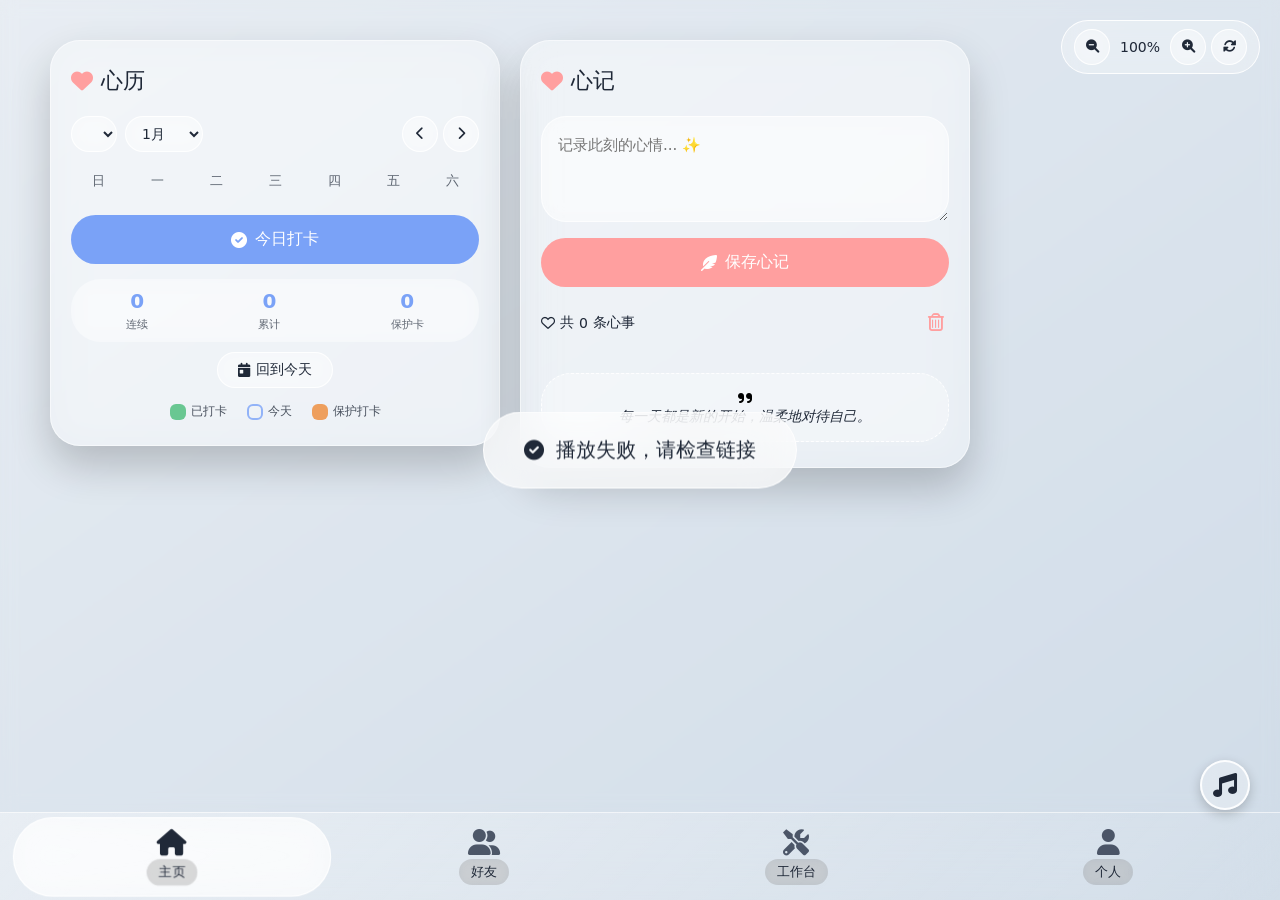
==== commit d38339f0: "Update index.html" ====
--- a/index.html
+++ b/index.html
@@ -3,292 +3,866 @@
 <head>
     <meta charset="UTF-8">
     <meta name="viewport" content="width=device-width, initial-scale=1.0, maximum-scale=1.0, user-scalable=no">
-    <title>秋归晚论坛 </title>
+    <title>秋归晚论坛 · 完整三文件 · 音乐版（直链MP3）</title>
     <!-- Font Awesome 6 免费图标库 -->
     <link rel="stylesheet" href="https://cdnjs.cloudflare.com/ajax/libs/font-awesome/6.0.0-beta3/css/all.min.css">
-    <!-- 外部CSS文件 -->
-    <link rel="stylesheet" href="style.css">
+    <style>
+        /* ========== 全局样式 & 主题变量 (完整保留原样) ========== */
+        * {
+            margin: 0;
+            padding: 0;
+            box-sizing: border-box;
+            font-family: system-ui, -apple-system, sans-serif;
+        }
+
+        body {
+            width: 100vw;
+            height: 100vh;
+            overflow: hidden;
+            background: #0f1a24;
+            display: flex;
+            align-items: center;
+            justify-content: center;
+            transition: background-image 0.3s ease;
+            background-size: cover;
+            background-position: center;
+            background-repeat: no-repeat;
+            background-attachment: fixed;
+        }
+
+        body.custom-bg {
+            background-size: cover;
+            background-position: center;
+            background-repeat: no-repeat;
+            background-attachment: fixed;
+        }
+
+        @media (orientation: landscape) {
+            body.custom-bg { background-size: cover; background-position: center center; }
+        }
+        @media (orientation: portrait) {
+            body.custom-bg { background-size: cover; background-position: center center; }
+        }
+
+        body.custom-bg .fullscreen-app { background: transparent; backdrop-filter: blur(2px); }
+
+        /* 主题变量 - 日间模式 */
+        .theme-day {
+            --bg-gradient-start: #e0e7ef;
+            --bg-gradient-end: #c0d0e0;
+            --content-bg: rgba(255,255,255,0.25);
+            --tabbar-bg-start: rgba(255,255,255,0.5);
+            --tabbar-bg-end: rgba(255,255,255,0.3);
+            --tabbar-border: rgba(255,255,255,0.6);
+            --tab-inactive: rgba(40,50,70,0.8);
+            --tab-active-bg: rgba(255,255,255,0.6);
+            --tab-active-border: rgba(255,255,255,0.9);
+            --placeholder-text: rgba(20,30,45,0.95);
+            --badge-bg: rgba(255,255,255,0.4);
+            --badge-border: rgba(100,120,200,0.6);
+            --h2-bg: rgba(255,255,255,0.3);
+            --h2-border: rgba(255,255,255,0.6);
+            --p-bg: rgba(255,255,255,0.25);
+            --p-border: rgba(255,255,255,0.5);
+            --input-bg: rgba(255,255,255,0.4);
+            --input-border: rgba(255,255,255,0.7);
+            --input-text: rgba(20,30,45,0.95);
+            --button-bg: rgba(255,255,255,0.3);
+            --button-hover: rgba(255,255,255,0.5);
+            --toast-bg: rgba(255,255,255,0.7);
+            --toast-border: rgba(255,255,255,0.9);
+            --success-color: #2e7d32;
+            --drawer-bg: rgba(255,255,255,0.7);
+            --drawer-item-hover: rgba(0,0,0,0.1);
+            --logout-btn-bg: rgba(255,80,80,0.3);
+            --logout-btn-hover: rgba(255,80,80,0.5);
+            --setting-border: rgba(0,0,0,0.1);
+            --card-bg: rgba(255,255,255,0.3);
+            --main: #7aa2f7;
+            --sign: #48bb78;
+            --resign: #ed8936;
+        }
+
+        /* 主题变量 - 夜间模式 */
+        .theme-night {
+            --bg-gradient-start: #1a2a35;
+            --bg-gradient-end: #0f1a24;
+            --content-bg: rgba(20,30,40,0.3);
+            --tabbar-bg-start: rgba(255,255,255,0.2);
+            --tabbar-bg-end: rgba(255,255,255,0.05);
+            --tabbar-border: rgba(255,255,255,0.2);
+            --tab-inactive: rgba(235,245,255,0.7);
+            --tab-active-bg: rgba(255,255,255,0.2);
+            --tab-active-border: rgba(255,255,255,0.5);
+            --placeholder-text: rgba(255,255,255,0.9);
+            --badge-bg: rgba(0,0,0,0.4);
+            --badge-border: rgba(255,220,100,0.5);
+            --h2-bg: rgba(0,0,0,0.2);
+            --h2-border: rgba(255,255,255,0.25);
+            --p-bg: rgba(0,0,0,0.15);
+            --p-border: rgba(255,255,255,0.2);
+            --input-bg: rgba(0,0,0,0.3);
+            --input-border: rgba(255,255,255,0.2);
+            --input-text: rgba(255,255,255,0.9);
+            --button-bg: rgba(255,255,255,0.15);
+            --button-hover: rgba(255,255,255,0.25);
+            --toast-bg: rgba(0,0,0,0.6);
+            --toast-border: rgba(255,255,255,0.3);
+            --success-color: #4caf50;
+            --drawer-bg: rgba(30,40,50,0.7);
+            --drawer-item-hover: rgba(255,255,255,0.15);
+            --logout-btn-bg: rgba(255,100,100,0.3);
+            --logout-btn-hover: rgba(255,100,100,0.5);
+            --setting-border: rgba(255,255,255,0.1);
+            --card-bg: rgba(0,0,0,0.3);
+            --main: #7aa2f7;
+            --sign: #48bb78;
+            --resign: #ed8936;
+        }
+
+        .fullscreen-app {
+            width: 100%;
+            height: 100%;
+            display: flex;
+            flex-direction: column;
+            background: linear-gradient(145deg, var(--bg-gradient-start), var(--bg-gradient-end));
+            backdrop-filter: blur(4px);
+            position: relative;
+            transition: background 0.3s ease;
+            transform-origin: center;
+            overflow: hidden;
+        }
+
+        /* 缩放控件 */
+        .zoom-controls {
+            position: absolute;
+            top: 20px;
+            right: 20px;
+            z-index: 1000;
+            display: flex;
+            gap: 5px;
+            background: var(--card-bg);
+            backdrop-filter: blur(10px);
+            padding: 8px 12px;
+            border-radius: 40px;
+            border: 1px solid var(--tab-active-border);
+        }
+        .zoom-btn {
+            background: var(--button-bg);
+            border: 1px solid var(--tab-active-border);
+            color: var(--placeholder-text);
+            width: 36px;
+            height: 36px;
+            border-radius: 50%;
+            cursor: pointer;
+            backdrop-filter: blur(10px);
+            transition: 0.3s ease;
+            display: flex; align-items: center; justify-content: center;
+        }
+        .zoom-btn:hover { background: var(--button-hover); transform: scale(1.1); }
+        .zoom-level { color: var(--placeholder-text); font-size: 14px; min-width: 50px; text-align: center; display: flex; align-items: center; justify-content: center; }
+
+        /* 内容区域 */
+        .content-area {
+            flex: 1; width: 100%; position: relative; overflow: hidden; background: var(--content-bg); backdrop-filter: blur(8px);
+        }
+        .page {
+            position: absolute; top: 0; left: 0; width: 100%; height: 100%; display: flex; align-items: flex-start; justify-content: center;
+            opacity: 0; visibility: hidden; transition: 0.2s ease; overflow-y: auto; overflow-x: hidden; padding: 20px; -webkit-overflow-scrolling: touch;
+        }
+        .page.active { opacity: 1; visibility: visible; z-index: 2; }
+
+        /* 主页双栏布局 */
+        .home-dual-container {
+            width: 100%; max-width: 1200px; display: flex; gap: 20px; padding: 20px 10px; min-height: min-content;
+        }
+        .heart-calendar-card, .heart-diary-card {
+            flex: 1; min-width: 320px; max-width: 450px; background: var(--card-bg); backdrop-filter: blur(20px);
+            border: 1px solid var(--p-border); border-radius: 30px; padding: 25px 20px; box-shadow: 0 20px 40px rgba(0,0,0,0.2); height: fit-content;
+        }
+        .heart-diary-card { flex:1.2; max-height: calc(100vh - 140px); overflow-y: auto; }
+        .heart-calendar-title, .heart-diary-title { color: var(--placeholder-text); font-size: 22px; font-weight: 500; margin-bottom: 20px; display: flex; align-items: center; gap: 8px; }
+
+        /* 日历 */
+        .calendar-header { display: flex; justify-content: space-between; align-items: center; margin-bottom: 20px; flex-wrap: wrap; gap: 10px; }
+        .calendar-year-month { display: flex; gap: 8px; align-items: center; }
+        .calendar-select { background: var(--button-bg); border: 1px solid var(--tab-active-border); border-radius: 20px; color: var(--placeholder-text); padding: 8px 12px; font-size: 14px; cursor: pointer; backdrop-filter: blur(10px); outline: none; }
+        .calendar-select option { background: var(--card-bg); color: var(--placeholder-text); }
+        .calendar-nav-buttons { display: flex; gap: 5px; }
+        .calendar-nav-btn { background: var(--button-bg); border: 1px solid var(--tab-active-border); color: var(--placeholder-text); width: 36px; height: 36px; border-radius: 50%; cursor: pointer; backdrop-filter: blur(10px); transition: 0.3s; display: flex; align-items: center; justify-content: center; }
+        .calendar-nav-btn:hover { background: var(--button-hover); transform: scale(1.1); }
+        .calendar-week { display: grid; grid-template-columns: repeat(7,1fr); gap: 5px; margin-bottom: 10px; }
+        .calendar-week span { text-align: center; font-size: 13px; color: var(--placeholder-text); opacity: 0.7; font-weight: 500; }
+        .calendar-grid { display: grid; grid-template-columns: repeat(7,1fr); gap: 5px; margin-bottom: 15px; }
+        .calendar-day { aspect-ratio:1; display: flex; align-items: center; justify-content: center; border-radius: 12px; font-size: 14px; cursor: pointer; transition:0.2s; color:var(--placeholder-text); background:var(--button-bg); backdrop-filter:blur(5px); position:relative; }
+        .calendar-day.other-month { opacity:0.3; }
+        .calendar-day.day-today { border:2px solid var(--main); font-weight:bold; }
+        .calendar-day.day-checked { background: var(--sign); color:white; font-weight:bold; }
+        .calendar-day.day-protected { background: var(--resign); color:white; font-weight:bold; position:relative; }
+        .calendar-day.day-protected::after { content:"🛡️"; position:absolute; top:-2px; right:-2px; font-size:8px; }
+        .calendar-day:not(.other-month):hover { background: var(--button-hover); transform:scale(1.05); }
+
+        .calendar-footer { display: flex; flex-direction: column; gap:15px; margin-top:10px; }
+        .checkin-btn { background:var(--main); border:none; border-radius:30px; color:white; padding:14px; font-size:16px; font-weight:500; cursor:pointer; backdrop-filter:blur(10px); transition:0.3s; display:flex; align-items:center; justify-content:center; gap:8px; width:100%; }
+        .checkin-btn:hover { transform:translateY(-2px); filter:brightness(1.1); }
+        .checkin-btn:disabled { opacity:0.5; cursor:not-allowed; transform:none; }
+        .checkin-stats { display:flex; justify-content:space-around; padding:10px 0; background:var(--button-bg); border-radius:30px; backdrop-filter:blur(10px); }
+        .checkin-stats .stat-item { display:flex; flex-direction:column; align-items:center; gap:4px; }
+        .checkin-stats .stat-value { font-size:20px; font-weight:bold; color:var(--main); }
+        .checkin-stats .stat-label { font-size:11px; color:var(--placeholder-text); opacity:0.7; }
+        .calendar-toolbar { display:flex; justify-content:center; margin:10px 0; }
+        .toolbar-btn { background:var(--button-bg); border:1px solid var(--tab-active-border); border-radius:30px; color:var(--placeholder-text); padding:8px 20px; font-size:14px; cursor:pointer; backdrop-filter:blur(10px); transition:0.3s; display:inline-flex; align-items:center; gap:6px; }
+        .toolbar-btn:hover { background:var(--button-hover); transform:translateY(-2px); }
+        .calendar-legend { display:flex; justify-content:center; gap:20px; margin-top:15px; flex-wrap:wrap; }
+        .legend-item { display:flex; align-items:center; gap:5px; font-size:12px; color:var(--placeholder-text); opacity:0.8; }
+        .legend-color { width:16px; height:16px; border-radius:6px; display:inline-block; }
+
+        /* 心记样式 */
+        .heart-input-area { margin-bottom:20px; }
+        .heart-textarea { width:100%; padding:16px; background:var(--input-bg); border:1px solid var(--input-border); border-radius:25px; color:var(--input-text); font-size:15px; backdrop-filter:blur(10px); resize:vertical; font-family:inherit; line-height:1.6; margin-bottom:12px; }
+        .heart-textarea:focus { outline:none; border-color:var(--tab-active-border); background:var(--tab-active-bg); }
+        .heart-save-btn { width:100%; padding:14px; background:#ff9f9f; border:none; border-radius:30px; color:white; font-size:16px; font-weight:500; cursor:pointer; backdrop-filter:blur(10px); transition:0.3s; display:flex; align-items:center; justify-content:center; gap:8px; }
+        .heart-save-btn:hover { transform:translateY(-2px); filter:brightness(1.1); }
+        .heart-list-header { display:flex; justify-content:space-between; align-items:center; margin-bottom:15px; }
+        .heart-count { color:var(--placeholder-text); font-size:14px; display:flex; align-items:center; gap:5px; }
+        .heart-clear-btn { background:none; border:none; color:#ff9f9f; font-size:18px; cursor:pointer; transition:0.3s; padding:5px; }
+        .heart-clear-btn:hover { transform:scale(1.2); color:#ff6b6b; }
+        .heart-list { display:flex; flex-direction:column; gap:12px; margin-bottom:20px; }
+        .heart-item { background:var(--input-bg); backdrop-filter:blur(10px); border:1px solid var(--input-border); border-radius:20px; padding:16px; position:relative; animation:fadeIn 0.3s; }
+        @keyframes fadeIn { from{opacity:0; transform:translateY(10px);} to{opacity:1; transform:translateY(0);} }
+        .heart-item-actions { position:absolute; top:12px; right:12px; display:flex; gap:8px; }
+        .heart-item-actions button { background:none; border:none; color:var(--placeholder-text); font-size:14px; cursor:pointer; transition:0.3s; opacity:0.6; }
+        .heart-item-actions button:hover { opacity:1; transform:scale(1.1); }
+        .heart-item-time { font-size:11px; color:#ff9f9f; margin-bottom:8px; padding-right:50px; display:flex; align-items:center; gap:5px; }
+        .heart-item-content { color:var(--placeholder-text); font-size:14px; line-height:1.7; margin-top:8px; white-space:pre-wrap; word-break:break-word; }
+        .heart-empty { text-align:center; color:var(--placeholder-text); opacity:0.6; padding:40px 20px; }
+        .daily-quote { margin-top:20px; padding:15px; background:var(--button-bg); border-radius:30px; text-align:center; border:1px dashed var(--tab-active-border); }
+        .quote-text-small { color:var(--placeholder-text); font-size:14px; font-style:italic; }
+
+        /* 好友页面全新设计 */
+        .friends-container { width:100%; max-width:500px; margin:0 auto; display:flex; flex-direction:column; gap:24px; padding:20px 0; }
+        .friend-card { background:var(--card-bg); backdrop-filter:blur(20px); border:1px solid var(--tab-active-border); border-radius:40px; padding:30px 25px; box-shadow:0 20px 40px rgba(0,0,0,0.2); transition:transform 0.3s; }
+        .friend-card:hover { transform:translateY(-4px); }
+        .friend-header { display:flex; align-items:center; gap:16px; margin-bottom:25px; color:var(--placeholder-text); }
+        .friend-header i { font-size:40px; color:#ff9f9f; background:var(--button-bg); padding:15px; border-radius:50%; }
+        .friend-description { color:var(--placeholder-text); font-size:16px; line-height:1.6; margin-bottom:25px; opacity:0.9; background:var(--input-bg); padding:15px 20px; border-radius:30px; border:1px solid var(--input-border); }
+        .friend-action-btn { width:100%; padding:18px; background:var(--main); border:none; border-radius:60px; color:white; font-size:20px; font-weight:600; cursor:pointer; backdrop-filter:blur(10px); transition:0.3s; display:flex; align-items:center; justify-content:center; gap:10px; margin-bottom:20px; border:1px solid var(--tab-active-border); }
+        .friend-action-btn:hover { filter:brightness(1.1); transform:scale(1.02); }
+        .manual-section { background:var(--button-bg); border-radius:40px; padding:20px; border:1px dashed var(--tab-active-border); }
+        .manual-label { color:var(--placeholder-text); font-size:15px; margin-bottom:12px; display:flex; align-items:center; gap:8px; }
+        .manual-input-group { display:flex; gap:8px; }
+        .manual-input { flex:1; padding:15px 20px; background:var(--input-bg); border:1px solid var(--input-border); border-radius:60px; color:var(--input-text); font-size:15px; backdrop-filter:blur(10px); }
+        .manual-go-btn { padding:0 25px; background:var(--button-hover); border:1px solid var(--tab-active-border); border-radius:60px; color:var(--placeholder-text); font-size:16px; cursor:pointer; backdrop-filter:blur(10px); transition:0.2s; display:flex; align-items:center; gap:6px; }
+
+        /* 工作台 */
+        .workspace-container { width:100%; max-width:400px; padding:20px; display:flex; flex-direction:column; gap:20px; }
+        .draw-card { background:var(--p-bg); backdrop-filter:blur(20px); border:2px solid var(--tab-active-border); border-radius:40px; padding:30px 20px; cursor:pointer; transition:0.3s; display:flex; flex-direction:column; align-items:center; gap:12px; position:relative; }
+        .draw-card:hover { transform:translateY(-5px) scale(1.02); border-color:var(--success-color); }
+        .draw-icon { font-size:48px; margin-bottom:5px; animation:bounce 2s infinite; }
+        @keyframes bounce { 0%,100%{transform:translateY(0);} 50%{transform:translateY(-8px);} }
+        .draw-title { color:var(--placeholder-text); font-size:28px; font-weight:500; }
+        .draw-desc { color:var(--placeholder-text); font-size:14px; opacity:0.8; }
+        .draw-badge { position:absolute; top:15px; right:15px; background:linear-gradient(135deg,#ff6b6b,#ff4757); color:white; padding:4px 12px; border-radius:30px; font-size:12px; font-weight:500; animation:pulse 2s infinite; display:flex; align-items:center; gap:4px; }
+        @keyframes pulse { 0%,100%{transform:scale(1);} 50%{transform:scale(1.05);} }
+        .feature-tags { display:flex; gap:8px; margin-top:8px; flex-wrap:wrap; justify-content:center; }
+        .tag { background:var(--button-bg); backdrop-filter:blur(10px); padding:4px 10px; border-radius:30px; font-size:11px; color:var(--placeholder-text); border:1px solid var(--tab-active-border); }
+
+        /* 个人空间 */
+        .profile-container { width:100%; max-width:900px; display:flex; gap:20px; padding:10px; position:relative; }
+        .profile-sidebar { width:280px; padding:25px 20px; display:flex; flex-direction:column; align-items:center; gap:20px; background:var(--card-bg); flex-shrink:0; height:fit-content; border-radius:30px; border:1px solid var(--p-border); }
+        .profile-content-placeholder { flex:1; padding:40px 20px; display:flex; flex-direction:column; align-items:center; justify-content:center; background:var(--card-bg); border-radius:30px; border:1px solid var(--p-border); min-height:300px; }
+        .goto-home-btn { margin-top:20px; padding:12px 30px; background:var(--main); border:none; border-radius:30px; color:white; font-size:16px; cursor:pointer; transition:0.3s; display:inline-flex; align-items:center; gap:8px; }
+        .profile-avatar-large { width:120px; height:120px; border-radius:50%; border:4px solid var(--tab-active-border); overflow:hidden; }
+        .profile-avatar-large img { width:100%; height:100%; object-fit:cover; }
+        .profile-name-section { display:flex; gap:8px; width:100%; }
+        .profile-nickname-input { flex:1; padding:10px 15px; background:var(--input-bg); border:1px solid var(--input-border); border-radius:30px; color:var(--input-text); font-size:14px; }
+        .profile-save-btn { width:40px; height:40px; border-radius:50%; background:var(--button-bg); border:1px solid var(--tab-active-border); color:var(--placeholder-text); cursor:pointer; backdrop-filter:blur(10px); transition:0.3s; display:flex; align-items:center; justify-content:center; }
+        .profile-save-btn:hover { background:var(--button-hover); transform:scale(1.1); }
+        .profile-qq-info { color:var(--placeholder-text); font-size:16px; display:flex; align-items:center; gap:8px; padding:10px 0; }
+        .profile-stats { display:flex; justify-content:space-around; width:100%; padding:15px 0; border-top:1px solid var(--setting-border); border-bottom:1px solid var(--setting-border); }
+        .profile-heart-stats { display:flex; align-items:center; gap:8px; color:var(--placeholder-text); font-size:14px; padding:5px 0; }
+        .profile-logout-btn { width:100%; padding:12px; background:var(--logout-btn-bg); border:1px solid #ff6b6b; border-radius:30px; color:var(--placeholder-text); font-size:16px; cursor:pointer; backdrop-filter:blur(10px); transition:0.3s; display:flex; align-items:center; justify-content:center; gap:8px; margin-top:10px; }
+
+        /* 设置入口 (齿轮) */
+        .settings-entry {
+            position: absolute; bottom: 30px; right: 30px; width: 50px; height: 50px; border-radius: 50%;
+            background: var(--button-bg); border: 2px solid var(--tab-active-border); display: flex;
+            align-items: center; justify-content: center; cursor: pointer; transition: 0.3s ease;
+            backdrop-filter: blur(10px); z-index: 20;
+        }
+        .settings-entry i { font-size: 24px; color: var(--placeholder-text); transition: transform 0.5s; }
+        .settings-entry:hover { background: var(--button-hover); transform: scale(1.1); }
+        .settings-entry:hover i { transform: rotate(90deg); }
+
+        /* ===== 新增音乐组件 (置于设置按钮上方) ===== */
+        .music-player-entry {
+            position: absolute;
+            bottom: 90px;      /* 在齿轮上方 */
+            right: 30px;
+            z-index: 30;
+            display: flex;
+            flex-direction: column;
+            align-items: flex-end;
+            gap: 8px;
+        }
+        .music-toggle-btn {
+            width: 50px; height: 50px; border-radius: 50%; background: var(--button-bg);
+            border: 2px solid var(--tab-active-border); display: flex; align-items: center; justify-content: center;
+            cursor: pointer; transition: 0.3s ease; backdrop-filter: blur(10px);
+            color: var(--placeholder-text); font-size: 24px; box-shadow: 0 4px 12px rgba(0,0,0,0.2);
+        }
+        .music-toggle-btn:hover { background: var(--button-hover); transform: scale(1.1); }
+        .music-control-panel {
+            background: var(--drawer-bg); backdrop-filter: blur(20px); border: 1px solid var(--tab-active-border);
+            border-radius: 40px; padding: 15px 20px; width: 260px; display: none; flex-direction: column;
+            gap: 12px; box-shadow: 0 10px 25px rgba(0,0,0,0.3);
+        }
+        .music-control-panel.show { display: flex; }
+        .now-playing {
+            color: var(--placeholder-text); font-size: 14px; font-weight: 500; text-align: center;
+            white-space: nowrap; overflow: hidden; text-overflow: ellipsis; background: var(--input-bg);
+            padding: 8px 12px; border-radius: 30px; border: 1px solid var(--input-border);
+        }
+        .music-buttons { display: flex; justify-content: space-around; align-items: center; }
+        .music-btn {
+            background: var(--button-bg); border: 1px solid var(--tab-active-border); border-radius: 50%;
+            width: 44px; height: 44px; display: flex; align-items: center; justify-content: center;
+            color: var(--placeholder-text); cursor: pointer; transition: 0.2s; font-size: 18px;
+        }
+        .music-btn:hover { background: var(--button-hover); transform: scale(1.1); }
+        .music-btn.special { background: var(--main); color: white; }
+        .music-add-edit-area { display: flex; flex-direction: column; gap: 8px; margin-top: 4px; }
+        .music-add-input { display: flex; gap: 6px; align-items: center; }
+        .music-add-input input {
+            flex: 1; background: var(--input-bg); border: 1px solid var(--input-border); border-radius: 30px;
+            padding: 8px 15px; color: var(--input-text); font-size: 13px; backdrop-filter: blur(10px); outline: none;
+        }
+        .music-add-input button {
+            background: var(--button-bg); border: 1px solid var(--tab-active-border); border-radius: 30px;
+            padding: 8px 15px; color: var(--placeholder-text); font-size: 13px; cursor: pointer; backdrop-filter: blur(10px);
+            white-space: nowrap;
+        }
+        .music-add-input button:hover { background: var(--button-hover); }
+        .edit-mode-hint { font-size: 12px; color: var(--placeholder-text); opacity: 0.7; display: flex; align-items: center; gap: 4px; }
+
+        /* 登录样式 */
+        .login-only { display: flex; justify-content: center; align-items: center; width:100%; }
+        .profile-only { display: none; }
+        .profile-only.visible { display: flex; }
+        .login-container { display: flex; flex-direction: column; align-items: center; gap:24px; max-width:350px; width:100%; }
+        .qq-avatar { width:100px; height:100px; border-radius:50%; border:3px solid var(--tab-active-border); background:var(--input-bg); overflow:hidden; display:flex; align-items:center; justify-content:center; }
+        .input-field { width:100%; padding:15px 20px; background:var(--input-bg); border:1px solid var(--input-border); border-radius:30px; color:var(--input-text); font-size:16px; backdrop-filter:blur(10px); }
+        .password-wrapper { position:relative; width:100%; }
+        .password-field { padding-right:50px !important; }
+        .password-toggle { position:absolute; right:15px; top:50%; transform:translateY(-50%); background:transparent; border:none; color:var(--placeholder-text); cursor:pointer; font-size:18px; }
+        .login-btn { width:100%; padding:15px; background:var(--button-bg); border:1px solid var(--tab-active-border); border-radius:30px; color:var(--placeholder-text); font-size:18px; font-weight:500; cursor:pointer; transition:0.3s; }
+        .login-btn:hover { background:var(--button-hover); transform:translateY(-2px); }
+        .password-hint { color:var(--placeholder-text); font-size:14px; opacity:0.7; margin-top:-10px; text-align:left; width:100%; padding-left:10px; transition:0.3s; }
+        .password-hint.hidden { opacity:0; visibility:hidden; height:0; margin:0; padding:0; }
+
+        /* 设置页面 */
+        .settings-container { max-width:450px; width:100%; max-height:80vh; overflow-y:auto; padding:25px; background:var(--card-bg); border-radius:30px; border:1px solid var(--p-border); }
+        .settings-header { display:flex; align-items:center; justify-content:space-between; margin-bottom:25px; padding-bottom:15px; border-bottom:1px solid var(--setting-border); }
+        .settings-header h2 { color:var(--placeholder-text); font-size:24px; font-weight:500; display:flex; align-items:center; gap:8px; }
+        .settings-back-btn { padding:8px 16px; background:var(--button-bg); border:1px solid var(--tab-active-border); border-radius:30px; color:var(--placeholder-text); font-size:14px; cursor:pointer; backdrop-filter:blur(10px); transition:0.3s; display:flex; align-items:center; gap:5px; }
+        .settings-back-btn:hover { background:var(--button-hover); transform:translateX(-2px); }
+        .settings-group { margin-bottom:30px; }
+        .settings-group-title { color:var(--placeholder-text); font-size:18px; font-weight:500; margin-bottom:15px; display:flex; align-items:center; gap:8px; }
+        .theme-options, .bg-options { display:flex; gap:15px; justify-content:center; flex-wrap:wrap; }
+        .theme-option, .bg-option { flex:1; min-width:120px; display:flex; flex-direction:column; align-items:center; gap:8px; cursor:pointer; padding:10px; border-radius:20px; transition:0.3s; position:relative; }
+        .theme-option:hover, .bg-option:hover { background:var(--button-hover); transform:translateY(-2px); }
+        .theme-option.active, .bg-option.active { background:var(--tab-active-bg); border:1px solid var(--tab-active-border); }
+        .theme-preview { width:100%; height:80px; border-radius:15px; border:2px solid var(--tab-active-border); overflow:hidden; }
+        .theme-preview-day { background:linear-gradient(145deg,#e0e7ef,#c0d0e0); }
+        .theme-preview-night { background:linear-gradient(145deg,#1a2a35,#0f1a24); }
+        .bg-preview { width:100%; height:80px; border-radius:15px; border:2px solid var(--tab-active-border); overflow:hidden; background-size:cover; background-position:center; display:flex; align-items:center; justify-content:center; }
+        .bg-preview-default { background:linear-gradient(145deg,var(--bg-gradient-start),var(--bg-gradient-end)); }
+        .bg-upload-btn { margin-top:5px; padding:6px 12px; background:var(--button-bg); border:1px solid var(--tab-active-border); border-radius:20px; color:var(--placeholder-text); font-size:12px; cursor:pointer; backdrop-filter:blur(10px); transition:0.3s; display:flex; align-items:center; gap:4px; }
+        .bg-check, .theme-check { position:absolute; top:5px; right:5px; color:var(--success-color); font-size:16px; display:none; }
+        .theme-option.active .theme-check, .bg-option.active .bg-check { display:block; }
+        .settings-footer { margin-top:20px; padding-top:15px; border-top:1px solid var(--setting-border); display:flex; gap:10px; justify-content:center; }
+        .settings-footer-btn { padding:10px 20px; background:var(--button-bg); border:1px solid var(--tab-active-border); border-radius:30px; color:var(--placeholder-text); font-size:14px; cursor:pointer; backdrop-filter:blur(10px); transition:0.3s; display:inline-flex; align-items:center; gap:6px; text-decoration:none; }
+
+        /* 抽屉 */
+        .drawer-overlay { position:fixed; top:0; left:0; width:100%; height:100%; background:rgba(0,0,0,0.3); backdrop-filter:blur(5px); z-index:100; opacity:0; visibility:hidden; transition:0.3s; }
+        .drawer-overlay.active { opacity:1; visibility:visible; }
+        .drawer { position:fixed; top:0; right:-400px; width:320px; height:100%; background:var(--drawer-bg); backdrop-filter:blur(30px); border-left:1px solid var(--tab-active-border); z-index:101; transition:right 0.4s cubic-bezier(0.68,-0.55,0.265,1.55); padding:30px 20px; display:flex; flex-direction:column; gap:20px; }
+        .drawer.active { right:0; }
+        .drawer-header { display:flex; justify-content:space-between; align-items:center; padding-bottom:20px; border-bottom:1px solid var(--tab-active-border); color:var(--placeholder-text); font-size:24px; }
+        .drawer-close { cursor:pointer; width:40px; height:40px; display:flex; align-items:center; justify-content:center; border-radius:50%; background:var(--button-bg); border:1px solid var(--tab-active-border); font-size:20px; transition:0.2s; }
+        .drawer-close:hover { background:var(--button-hover); transform:rotate(90deg); }
+        .drawer-item { padding:18px 24px; background:var(--button-bg); border:1px solid var(--tab-active-border); border-radius:30px; color:var(--placeholder-text); font-size:18px; cursor:pointer; transition:0.3s; display:flex; align-items:center; gap:12px; }
+        .drawer-item:hover { background:var(--drawer-item-hover); transform:translateX(-5px); }
+        .about-panel { background:var(--input-bg); backdrop-filter:blur(10px); border:1px solid var(--tab-active-border); border-radius:30px; padding:20px; color:var(--placeholder-text); line-height:1.6; }
+
+        /* 弹窗 */
+        .custom-toast { position:fixed; top:50%; left:50%; transform:translate(-50%,-50%) scale(0.9); background:var(--toast-bg); backdrop-filter:blur(25px); border:1px solid var(--toast-border); border-radius:40px; padding:24px 40px; color:var(--placeholder-text); font-size:20px; z-index:200; opacity:0; visibility:hidden; transition:0.3s; display:flex; align-items:center; gap:12px; pointer-events:none; }
+        .custom-toast.show { opacity:1; visibility:visible; transform:translate(-50%,-50%) scale(1); }
+
+        /* 底栏导航 */
+        .glass-tabbar { width:100%; height:88px; background:linear-gradient(135deg,var(--tabbar-bg-start),var(--tabbar-bg-end)); backdrop-filter:blur(25px); border-top:1px solid var(--tabbar-border); display:flex; align-items:center; justify-content:space-around; padding:8px 16px; z-index:20; }
+        .tab-item { flex:1; display:flex; flex-direction:column; align-items:center; justify-content:center; color:var(--tab-inactive); padding:10px 0; border-radius:40px; cursor:pointer; transition:0.2s; border:1px solid transparent; }
+        .tab-item:hover { background:rgba(255,255,255,0.2); transform:translateY(-2px); color:var(--placeholder-text); }
+        .tab-item.active { color:var(--placeholder-text); background:var(--tab-active-bg); border:1px solid var(--tab-active-border); backdrop-filter:blur(15px); transform:scale(1.02); }
+        .tab-icon { font-size:26px; margin-bottom:4px; }
+        .tab-label { font-size:13px; font-weight:500; text-transform:uppercase; background:rgba(0,0,0,0.15); padding:4px 12px; border-radius:40px; backdrop-filter:blur(4px); color:var(--placeholder-text); }
+
+        /* 移动端适配 */
+        @media (max-width:768px) {
+            .home-dual-container { flex-direction:column; align-items:center; }
+            .profile-container { flex-direction:column; align-items:center; }
+            .zoom-controls { top:10px; right:10px; padding:5px 8px; }
+            .music-player-entry { bottom:80px; right:15px; }
+        }
+    </style>
 </head>
 <body class="theme-day">
     <div class="fullscreen-app">
+        <!-- 缩放控件 -->
+        <div class="zoom-controls">
+            <button class="zoom-btn" onclick="zoomOut()"><i class="fas fa-search-minus"></i></button>
+            <span class="zoom-level" id="zoomLevel">100%</span>
+            <button class="zoom-btn" onclick="zoomIn()"><i class="fas fa-search-plus"></i></button>
+            <button class="zoom-btn" onclick="resetZoom()"><i class="fas fa-sync-alt"></i></button>
+        </div>
+
+        <!-- 音乐播放器组件 (设置齿轮上方) -->
+        <div class="music-player-entry">
+            <div class="music-toggle-btn" id="musicToggleBtn"><i class="fas fa-music"></i></div>
+            <div class="music-control-panel" id="musicPanel">
+                <div class="now-playing" id="nowPlayingDisplay">🎵 未播放</div>
+                <div class="music-buttons">
+                    <button class="music-btn" id="musicPrevBtn" title="上一首"><i class="fas fa-step-backward"></i></button>
+                    <button class="music-btn special" id="musicPlayPauseBtn" title="播放/暂停"><i class="fas fa-play"></i></button>
+                    <button class="music-btn" id="musicNextBtn" title="下一首"><i class="fas fa-step-forward"></i></button>
+                    <button class="music-btn" id="musicAddBtn" title="添加/编辑模式"><i class="fas fa-plus"></i></button>
+                </div>
+                <!-- 编辑区域 -->
+                <div class="music-add-edit-area" id="musicEditArea" style="display: none;">
+                    <div class="music-add-input">
+                        <input type="text" id="newSongInput" placeholder="粘贴音乐链接（支持MP3直链）...">
+                        <button id="addSongBtn"><i class="fas fa-check"></i> 添加</button>
+                    </div>
+                    <div class="edit-mode-hint"><i class="fas fa-info-circle"></i> 默认三首：MP3直链，可循环播放</div>
+                </div>
+                <div style="font-size: 11px; color: var(--placeholder-text); opacity:0.5; text-align:center;">默认三首 · 循环播放</div>
+            </div>
+        </div>
+
         <!-- 关于抽屉 -->
         <div class="drawer-overlay" id="drawerOverlay"></div>
         <div class="drawer" id="drawer">
-            <div class="drawer-header">
-                <span>关于</span>
-                <div class="drawer-close" id="drawerClose"><i class="fas fa-times"></i></div>
+            <div class="drawer-header"><span>关于</span><div class="drawer-close" id="drawerClose"><i class="fas fa-times"></i></div></div>
+            <div class="about-panel" id="aboutPanel">
+                <p>✨ 欢迎使用秋归晚论坛</p><p>版本: 1.0.2 (音乐直链版)</p><p>作者: 秋归晚</p><p>当时年少青衫薄，骑马倚斜桥</p><p>企鹅🐧:2878494914<br>微信：QGW2026</p>
             </div>
-            <div class="about-panel" id="aboutPanel">
-                <p>✨ 欢迎使用Fallwan</p>
-                <p>版本: 1.0.0</p>
-                <p>作者: 秋归晚</p>
-                <p>说明:当时年少青衫薄，骑马倚斜桥，满楼红袖招</p>
-                <p>企鹅🐧:2878494914<br>微信：QGW2026<br>github:秋归晚</p>
-            </div>
-            <a href="https://b23.tv/skV63Jp" target="_blank" style="text-decoration: none;">
-                <div class="drawer-item follow-btn">
-                    <i class="fas fa-heart drawer-item-icon"></i>
-                    <span>关注作者 (B站)</span>
-                </div>
-            </a>
+            <a href="https://b23.tv/skV63Jp" target="_blank" style="text-decoration:none;"><div class="drawer-item follow-btn"><i class="fas fa-heart drawer-item-icon"></i><span>关注作者 (B站)</span></div></a>
         </div>
 
         <!-- 弹窗 -->
-        <div id="customToast" class="custom-toast">
-            <i class="fas fa-check-circle toast-icon"></i>
-            <span class="toast-message" id="toastMessage">操作成功</span>
-        </div>
+        <div id="customToast" class="custom-toast"><i class="fas fa-check-circle toast-icon"></i><span class="toast-message" id="toastMessage">操作成功</span></div>
 
         <!-- 主要内容区 -->
         <div class="content-area">
-            <!-- 主页 - 现在包含日历模块 -->
-            <div id="home" class="page">
-                <div class="home-container">
-                    <!-- 日历卡片 -->
-                    <div class="home-card glass-card">
-                        <h2 class="home-section-title"><i class="fas fa-calendar-alt" style="color: var(--main);"></i> 治愈打卡日历</h2>
-                        
-                        <!-- 月份切换栏 -->
+            <!-- 主页 - 心历 + 心记并排 -->
+            <div id="home" class="page active">
+                <div class="home-dual-container">
+                    <div class="heart-calendar-card">
+                        <h2 class="heart-calendar-title"><i class="fas fa-heart" style="color:#ff9f9f;"></i> 心历</h2>
                         <div class="calendar-header">
-                            <button class="calendar-nav-btn" onclick="changeMonth(-1)">
-                                <i class="fas fa-chevron-left"></i>
-                            </button>
-                            <span class="calendar-title" id="calendar-title">2024年3月</span>
-                            <button class="calendar-nav-btn" onclick="changeMonth(1)">
-                                <i class="fas fa-chevron-right"></i>
-                            </button>
+                            <div class="calendar-year-month">
+                                <select id="calendarYearSelect" class="calendar-select" onchange="changeYear(this.value)"></select>
+                                <select id="calendarMonthSelect" class="calendar-select" onchange="changeMonth(this.value)">
+                                    <option value="0">1月</option><option value="1">2月</option><option value="2">3月</option><option value="3">4月</option><option value="4">5月</option><option value="5">6月</option><option value="6">7月</option><option value="7">8月</option><option value="8">9月</option><option value="9">10月</option><option value="10">11月</option><option value="11">12月</option>
+                                </select>
+                            </div>
+                            <div class="calendar-nav-buttons"><button class="calendar-nav-btn" onclick="changeMonthOffset(-1)"><i class="fas fa-chevron-left"></i></button><button class="calendar-nav-btn" onclick="changeMonthOffset(1)"><i class="fas fa-chevron-right"></i></button></div>
                         </div>
-                        
-                        <!-- 星期行 -->
-                        <div class="calendar-week">
-                            <span>日</span><span>一</span><span>二</span><span>三</span><span>四</span><span>五</span><span>六</span>
+                        <div class="calendar-week"><span>日</span><span>一</span><span>二</span><span>三</span><span>四</span><span>五</span><span>六</span></div>
+                        <div class="calendar-grid" id="calendarGrid"></div>
+                        <div class="calendar-footer">
+                            <button class="checkin-btn" id="checkinBtn" onclick="handleCheckin()"><i class="fas fa-check-circle"></i> 今日打卡</button>
+                            <div class="checkin-stats">
+                                <div class="stat-item"><span class="stat-value" id="currentStreak">0</span><span class="stat-label">连续</span></div>
+                                <div class="stat-item"><span class="stat-value" id="totalCheckins">0</span><span class="stat-label">累计</span></div>
+                                <div class="stat-item"><span class="stat-value" id="protectCards">0</span><span class="stat-label">保护卡</span></div>
+                            </div>
                         </div>
-                        
-                        <!-- 日期网格 -->
-                        <div class="calendar-grid" id="calendar-grid"></div>
-                        
-                        <!-- 图例 -->
+                        <div class="calendar-toolbar"><button class="toolbar-btn" onclick="goToToday()"><i class="fas fa-calendar-day"></i> 回到今天</button></div>
                         <div class="calendar-legend">
-                            <span class="legend-item"><span class="legend-color" style="background: #48bb78;"></span> 已打卡</span>
-                            <span class="legend-item"><span class="legend-color" style="background: #ed8936;"></span> 补打卡</span>
-                            <span class="legend-item"><span class="legend-color" style="border: 2px solid var(--main); background: transparent;"></span> 今天</span>
+                            <span class="legend-item"><span class="legend-color" style="background:var(--sign);"></span> 已打卡</span>
+                            <span class="legend-item"><span class="legend-color" style="border:2px solid var(--main); background:transparent;"></span> 今天</span>
+                            <span class="legend-item"><span class="legend-color" style="background:var(--resign);"></span> 保护打卡</span>
                         </div>
-                        
-                        <!-- 今日心情按钮 -->
-                        <button class="today-btn" onclick="goToToday()">
-                            <i class="fas fa-sun"></i> 回到今天
-                        </button>
                     </div>
-                    
-                    <!-- 治愈语录卡片 -->
-                    <div class="home-card glass-card quote-card">
-                        <i class="fas fa-quote-right quote-icon"></i>
-                        <p class="quote-text" id="dailyQuote">每一天都是新的开始，温柔地对待自己。</p>
-                        <p class="quote-author">—— 秋归晚</p>
+                    <div class="heart-diary-card">
+                        <h2 class="heart-diary-title"><i class="fas fa-heart" style="color:#ff9f9f;"></i> 心记</h2>
+                        <div class="heart-input-area">
+                            <textarea id="heartText" class="heart-textarea" rows="3" placeholder="记录此刻的心情... ✨"></textarea>
+                            <button class="heart-save-btn" onclick="addHeart()"><i class="fas fa-feather-alt"></i> 保存心记</button>
+                        </div>
+                        <div class="heart-list-header">
+                            <span class="heart-count"><i class="far fa-heart"></i> 共 <span id="heartCountDisplay">0</span> 条心事</span>
+                            <button class="heart-clear-btn" onclick="clearAllHearts()" title="清空所有心记"><i class="far fa-trash-alt"></i></button>
+                        </div>
+                        <div class="heart-list" id="heartList"></div>
+                        <div class="daily-quote"><i class="fas fa-quote-right quote-icon-small"></i><p class="quote-text-small" id="dailyQuote">每一天都是新的开始，温柔地对待自己。</p></div>
                     </div>
                 </div>
             </div>
-            
-            <!-- 好友 -->
+            <!-- 好友页面 -->
             <div id="friends" class="page">
-                <div class="page-placeholder">
-                    <h2><i class="fas fa-users"></i> 好友</h2>
-                    <p>开发中 · 敬请期待</p>
+                <div class="friends-container">
+                    <div class="friend-card">
+                        <div class="friend-header"><i class="fas fa-user-friends"></i><h3>好友聊天室</h3></div>
+                        <div class="friend-description"><i class="fas fa-comment-dots"></i> 点击下方按钮直接进入公共聊天室。</div>
+                        <a href="https://chat.freserafim.com/zh-CN/rooms/5af7397a-674a-491f-baf8-e7f9c8f9a05c" target="_blank" style="text-decoration:none;"><button class="friend-action-btn"><i class="fas fa-sign-in-alt"></i> 立即进入聊天室</button></a>
+                        <div class="manual-section">
+                            <div class="manual-label"><i class="fas fa-external-link-alt"></i> 备用：手动输入房间URL</div>
+                            <div class="manual-input-group">
+                                <input type="text" class="manual-input" id="manualRoomUrl" value="https://chat.freserafim.com/zh-CN/rooms/5af7397a-674a-491f-baf8-e7f9c8f9a05c" readonly>
+                                <button class="manual-go-btn" id="manualGoBtn"><i class="fas fa-arrow-right"></i> 访问</button>
+                            </div>
+                        </div>
+                    </div>
                 </div>
             </div>
-            
             <!-- 工作台 -->
             <div id="workspace" class="page">
                 <div class="workspace-container">
-                    <div class="draw-card glass-card" onclick="window.location.href='index3.html'">
-                        <i class="fas fa-dice-d20 draw-icon"></i>
-                        <h2 class="draw-title">班级抽签</h2>
-                        <p class="draw-desc">点击进入抽签系统</p>
-                        <div class="draw-badge"><i class="fas fa-star"></i> 新功能</div>
-                    </div>
-                    
-                    <div class="draw-card glass-card" onclick="window.open('https://www.codedex.io', '_blank')">
-                        <i class="fas fa-laptop-code draw-icon"></i>
-                        <h2 class="draw-title">代码学习</h2>
-                        <p class="draw-desc">250+小时免费编程课程</p>
-                        <div class="feature-tags">
-                            <span class="tag"><i class="fab fa-python"></i> Python</span>
-                            <span class="tag"><i class="fab fa-js"></i> JavaScript</span>
-                            <span class="tag"><i class="fab fa-html5"></i> HTML</span>
-                        </div>
-                    </div>
-                    
-                    <div style="margin-top:10px; text-align:center; opacity:0.7">
-                        <p style="color: var(--placeholder-text);"><i class="fas fa-tools"></i> 更多功能开发中...</p>
-                    </div>
+                    <div class="draw-card" onclick="window.location.href='index3.html'"><i class="fas fa-dice-d20 draw-icon"></i><h2 class="draw-title">班级抽签</h2><p class="draw-desc">点击进入抽签系统</p><div class="draw-badge"><i class="fas fa-star"></i> 新功能</div></div>
+                    <div class="draw-card" onclick="window.open('https://www.codedex.io','_blank')"><i class="fas fa-laptop-code draw-icon"></i><h2 class="draw-title">代码学习</h2><p class="draw-desc">250+小时免费编程课程</p><div class="feature-tags"><span class="tag"><i class="fab fa-python"></i> Python</span><span class="tag"><i class="fab fa-js"></i> JavaScript</span></div></div>
                 </div>
             </div>
-            
-            <!-- 个人空间 - 现在包含日记模块 -->
+            <!-- 个人空间 -->
             <div id="profile" class="page">
-                <!-- 登录界面 -->
-                <div id="loginView" class="glass-card login-only">
+                <div id="loginView" class="login-only glass-card" style="display:flex;">
                     <div class="login-container">
-                        <h2 style="color: var(--placeholder-text);"><i class="fab fa-qq"></i> QQ登录</h2>
-                        <div class="qq-avatar" id="avatarDisplay">
-                            <img id="avatarImg" src="" style="display: none;" alt="头像">
-                            <span id="avatarPlaceholder" class="avatar-placeholder"><i class="fas fa-user-circle"></i> 输入QQ号预览头像</span>
-                        </div>
+                        <h2 style="color:var(--placeholder-text);"><i class="fab fa-qq"></i> QQ登录</h2>
+                        <div class="qq-avatar" id="avatarDisplay"><img id="avatarImg" src="" style="display:none;" alt="头像"><span id="avatarPlaceholder" class="avatar-placeholder"><i class="fas fa-user-circle"></i> 输入QQ号预览头像</span></div>
                         <input type="text" id="qqInput" class="input-field" placeholder="输入QQ号码">
-                        
-                        <div class="password-wrapper">
-                            <input type="password" id="passwordInput" class="input-field password-field" placeholder="输入密码" value="123456">
-                            <button type="button" class="password-toggle" id="passwordToggle" tabindex="-1">
-                                <i class="fas fa-eye" id="passwordToggleIcon"></i>
-                            </button>
-                        </div>
-                        
+                        <div class="password-wrapper"><input type="password" id="passwordInput" class="input-field password-field" placeholder="输入密码" value="123456"><button type="button" class="password-toggle" id="passwordToggle"><i class="fas fa-eye" id="passwordToggleIcon"></i></button></div>
                         <div id="passwordHint" class="password-hint"><i class="fas fa-lock"></i> 默认密码: 123456 (首次登录后不再显示)</div>
-                        
                         <button id="loginBtn" class="login-btn"><i class="fas fa-sign-in-alt"></i> 登录</button>
                     </div>
                 </div>
-                
-                <!-- 个人空间主界面 - 包含日记模块 -->
                 <div id="profileView" class="profile-container profile-only">
-                    <!-- 左侧用户信息卡片 -->
-                    <div class="profile-sidebar glass-card">
-                        <div class="profile-avatar-large">
-                            <img id="profileAvatar" src="" alt="用户头像">
-                        </div>
-                        <div class="profile-name-section">
-                            <input type="text" id="nicknameInput" class="profile-nickname-input" placeholder="你的昵称">
-                            <button id="saveNicknameBtn" class="profile-save-btn"><i class="fas fa-save"></i></button>
-                        </div>
-                        <div class="profile-qq-info">
-                            <i class="fab fa-qq"></i> <span id="displayQQ">-</span>
-                        </div>
-                        
-                        <!-- 统计信息 -->
-                        <div class="profile-stats">
-                            <div class="stat-item">
-                                <span class="stat-value" id="diaryCount">0</span>
-                                <span class="stat-label">日记</span>
-                            </div>
-                            <div class="stat-item">
-                                <span class="stat-value" id="signCount">0</span>
-                                <span class="stat-label">打卡</span>
-                            </div>
-                            <div class="stat-item">
-                                <span class="stat-value" id="streakCount">0</span>
-                                <span class="stat-label">连续</span>
-                            </div>
-                        </div>
-                        
-                        <!-- 操作按钮 -->
+                    <div class="profile-sidebar">
+                        <div class="profile-avatar-large"><img id="profileAvatar" src="" alt="用户头像"></div>
+                        <div class="profile-name-section"><input type="text" id="nicknameInput" class="profile-nickname-input" placeholder="你的昵称"><button id="saveNicknameBtn" class="profile-save-btn"><i class="fas fa-save"></i></button></div>
+                        <div class="profile-qq-info"><i class="fab fa-qq"></i> <span id="displayQQ">-</span></div>
+                        <div class="profile-stats"><div class="stat-item"><span class="stat-value" id="profileCurrentStreak">0</span><span class="stat-label">连续</span></div><div class="stat-item"><span class="stat-value" id="profileTotalCheckins">0</span><span class="stat-label">累计</span></div><div class="stat-item"><span class="stat-value" id="profileProtectCards">0</span><span class="stat-label">保护卡</span></div></div>
+                        <div class="profile-heart-stats"><i class="fas fa-heart" style="color:#ff9f9f;"></i> <span id="heartCount">0</span> 条心记</div>
                         <button id="logoutBtn" class="profile-logout-btn"><i class="fas fa-sign-out-alt"></i> 退出登录</button>
                     </div>
-                    
-                    <!-- 右侧日记区域 - 治愈日记本 -->
-                    <div class="diary-container glass-card">
-                        <h2 class="diary-title"><i class="fas fa-book-heart"></i> 治愈日记本</h2>
-                        
-                        <!-- 写日记区域 -->
-                        <div class="diary-input-area">
-                            <textarea 
-                                id="diaryText" 
-                                class="diary-textarea" 
-                                rows="3" 
-                                placeholder="写下今天的小确幸、感悟或想对自己说的话... ✨"
-                            ></textarea>
-                            <button class="diary-save-btn" onclick="addDiary()">
-                                <i class="fas fa-feather-alt"></i> 保存今日治愈
-                            </button>
-                        </div>
-                        
-                        <!-- 日记列表头部 -->
-                        <div class="diary-list-header">
-                            <span class="diary-count"><i class="far fa-heart"></i> 共 <span id="diaryCountDisplay">0</span> 条温暖记录</span>
-                            <button class="diary-clear-btn" onclick="clearAllDiaries()" title="清空所有日记">
-                                <i class="far fa-trash-alt"></i>
-                            </button>
-                        </div>
-                        
-                        <!-- 日记列表 -->
-                        <div class="diary-list" id="diaryList"></div>
-                    </div>
-                    
-                    <!-- 设置入口 - 右下角齿轮 -->
-                    <div class="settings-entry" id="settingsEntry">
-                        <i class="fas fa-cog"></i>
-                    </div>
+                    <div class="profile-content-placeholder"><i class="fas fa-heart" style="font-size:50px; color:#ff9f9f; opacity:0.5; margin-bottom:20px;"></i><p style="color:var(--placeholder-text);">心历和心记已整合到主页</p><button class="goto-home-btn" onclick="switchPage('home')"><i class="fas fa-arrow-right"></i> 前往主页</button></div>
+                    <div class="settings-entry" id="settingsEntry"><i class="fas fa-cog"></i></div>
                 </div>
             </div>
-            
             <!-- 设置页面 -->
             <div id="settings" class="page">
-                <div class="settings-container glass-card">
-                    <div class="settings-header">
-                        <h2><i class="fas fa-cog"></i> 设置中心</h2>
-                        <button class="settings-back-btn" id="settingsBackBtn"><i class="fas fa-arrow-left"></i> 返回</button>
-                    </div>
-                    
-                    <!-- 主题模式选项 -->
-                    <div class="settings-group">
-                        <h3 class="settings-group-title"><i class="fas fa-palette"></i> 主题模式</h3>
-                        <div class="theme-options">
-                            <div class="theme-option" id="themeDayOption">
-                                <div class="theme-preview theme-preview-day"></div>
-                                <span class="theme-name">日间模式</span>
-                                <i class="fas fa-check theme-check" id="themeDayCheck"></i>
-                            </div>
-                            <div class="theme-option" id="themeNightOption">
-                                <div class="theme-preview theme-preview-night"></div>
-                                <span class="theme-name">夜间模式</span>
-                                <i class="fas fa-check theme-check" id="themeNightCheck"></i>
-                            </div>
-                        </div>
-                    </div>
-                    
-                    <!-- 背景自定义选项 -->
-                    <div class="settings-group">
-                        <h3 class="settings-group-title"><i class="fas fa-image"></i> 背景自定义</h3>
-                        <div class="bg-options">
-                            <div class="bg-option" id="bgDefaultOption">
-                                <div class="bg-preview bg-preview-default"></div>
-                                <span class="bg-name">默认背景</span>
-                                <i class="fas fa-check bg-check" id="bgDefaultCheck"></i>
-                            </div>
-                            <div class="bg-option" id="bgCustomOption">
-                                <div class="bg-preview bg-preview-custom" id="customBgPreview">
-                                    <i class="fas fa-plus"></i>
-                                </div>
-                                <span class="bg-name">自定义图片</span>
-                                <input type="file" id="bgImageInput" accept="image/*" style="display: none;">
-                                <button class="bg-upload-btn" id="bgUploadBtn"><i class="fas fa-upload"></i> 选择图片</button>
-                            </div>
-                        </div>
-                        <div class="bg-note" id="bgNote">
-                            <i class="fas fa-info-circle"></i> 自定义背景会覆盖主题模式
-                        </div>
-                    </div>
-                    
-                    <!-- 关于和关注作者 -->
-                    <div class="settings-footer">
-                        <button class="settings-footer-btn" id="settingsAboutBtn"><i class="fas fa-info-circle"></i> 关于</button>
-                        <a href="https://b23.tv/skV63Jp" target="_blank" class="settings-footer-btn">
-                            <i class="fas fa-heart"></i> 关注作者
-                        </a>
-                    </div>
+                <div class="settings-container">
+                    <div class="settings-header"><h2><i class="fas fa-cog"></i> 设置中心</h2><button class="settings-back-btn" id="settingsBackBtn"><i class="fas fa-arrow-left"></i> 返回</button></div>
+                    <div class="settings-group"><h3 class="settings-group-title"><i class="fas fa-palette"></i> 主题模式</h3><div class="theme-options"><div class="theme-option" id="themeDayOption"><div class="theme-preview theme-preview-day"></div><span class="theme-name">日间模式</span><i class="fas fa-check theme-check" id="themeDayCheck"></i></div><div class="theme-option" id="themeNightOption"><div class="theme-preview theme-preview-night"></div><span class="theme-name">夜间模式</span><i class="fas fa-check theme-check" id="themeNightCheck"></i></div></div></div>
+                    <div class="settings-group"><h3 class="settings-group-title"><i class="fas fa-image"></i> 背景自定义</h3><div class="bg-options"><div class="bg-option" id="bgDefaultOption"><div class="bg-preview bg-preview-default"></div><span class="bg-name">默认背景</span><i class="fas fa-check bg-check" id="bgDefaultCheck"></i></div><div class="bg-option" id="bgCustomOption"><div class="bg-preview bg-preview-custom" id="customBgPreview"><i class="fas fa-plus"></i></div><span class="bg-name">自定义图片</span><input type="file" id="bgImageInput" accept="image/*" style="display:none;"><button class="bg-upload-btn" id="bgUploadBtn"><i class="fas fa-upload"></i> 选择图片</button></div></div><div class="bg-note" id="bgNote"><i class="fas fa-info-circle"></i> 自定义背景会自动适配横屏/竖屏</div></div>
+                    <div class="settings-footer"><button class="settings-footer-btn" id="settingsAboutBtn"><i class="fas fa-info-circle"></i> 关于</button><a href="https://b23.tv/skV63Jp" target="_blank" class="settings-footer-btn"><i class="fas fa-heart"></i> 关注作者</a></div>
                 </div>
             </div>
         </div>
-
-        <!-- 底栏 -->
-        <div class="glass-tabbar">
-            <div class="tab-item active" data-page="home"><i class="fas fa-home tab-icon"></i><span class="tab-label">主页</span></div>
-            <div class="tab-item" data-page="friends"><i class="fas fa-user-friends tab-icon"></i><span class="tab-label">好友</span></div>
-            <div class="tab-item" data-page="workspace"><i class="fas fa-tools tab-icon"></i><span class="tab-label">工作台</span></div>
-            <div class="tab-item" data-page="profile"><i class="fas fa-user tab-icon"></i><span class="tab-label">个人</span></div>
-        </div>
+        <!-- 底栏导航 -->
+        <div class="glass-tabbar"><div class="tab-item active" data-page="home"><i class="fas fa-home tab-icon"></i><span class="tab-label">主页</span></div><div class="tab-item" data-page="friends"><i class="fas fa-user-friends tab-icon"></i><span class="tab-label">好友</span></div><div class="tab-item" data-page="workspace"><i class="fas fa-tools tab-icon"></i><span class="tab-label">工作台</span></div><div class="tab-item" data-page="profile"><i class="fas fa-user tab-icon"></i><span class="tab-label">个人</span></div></div>
     </div>
 
-    <!-- 外部JS文件 -->
-    <script src="script.js"></script>
+    <script>
+        (function() {
+            // ========== 原论坛逻辑 (保留核心功能) + 音乐模块 ==========
+            // 变量声明
+            const STORAGE_KEY = 'userData';
+            const HEART_STORAGE_KEY = 'heartDiary';
+            const CHECKIN_STORAGE_KEY = 'checkinData';
+            const HINT_SHOWN_KEY = 'passwordHintShown';
+            const THEME_PREF_KEY = 'themePreference';
+            const BG_IMAGE_KEY = 'customBackgroundImage';
+            const ZOOM_KEY = 'pageZoomLevel';
+            const MUSIC_STORAGE_KEY = 'customPlaylist';
+
+            let isLoggedIn = false; let currentQQ = ''; let currentNickname = ''; let usingCustomBg = false; let currentZoom = 100;
+            let currentMonth = new Date(); let checkinData = { records: [], protectedDays: [], currentStreak: 0, maxStreak: 0, totalCheckins: 0, protectCards: 0 };
+            let hearts = [];
+
+            // DOM 获取 (必要)
+            const body = document.body;
+            const fullscreenApp = document.querySelector('.fullscreen-app');
+            const zoomLevel = document.getElementById('zoomLevel');
+            const tabs = document.querySelectorAll('.tab-item');
+            const pages = document.querySelectorAll('.page');
+            const homePage = document.getElementById('home');
+            const friendsPage = document.getElementById('friends');
+            const workspacePage = document.getElementById('workspace');
+            const profilePage = document.getElementById('profile');
+            const settingsPage = document.getElementById('settings');
+            const loginView = document.getElementById('loginView');
+            const profileView = document.getElementById('profileView');
+            const qqInput = document.getElementById('qqInput');
+            const passwordInput = document.getElementById('passwordInput');
+            const loginBtn = document.getElementById('loginBtn');
+            const logoutBtn = document.getElementById('logoutBtn');
+            const avatarImg = document.getElementById('avatarImg');
+            const avatarPlaceholder = document.getElementById('avatarPlaceholder');
+            const profileAvatar = document.getElementById('profileAvatar');
+            const nicknameInput = document.getElementById('nicknameInput');
+            const saveNicknameBtn = document.getElementById('saveNicknameBtn');
+            const displayQQ = document.getElementById('displayQQ');
+            const passwordHint = document.getElementById('passwordHint');
+            const passwordToggle = document.getElementById('passwordToggle');
+            const passwordToggleIcon = document.getElementById('passwordToggleIcon');
+            const settingsEntry = document.getElementById('settingsEntry');
+            const settingsBackBtn = document.getElementById('settingsBackBtn');
+            const themeDayOption = document.getElementById('themeDayOption');
+            const themeNightOption = document.getElementById('themeNightOption');
+            const bgDefaultOption = document.getElementById('bgDefaultOption');
+            const bgCustomOption = document.getElementById('bgCustomOption');
+            const bgImageInput = document.getElementById('bgImageInput');
+            const bgUploadBtn = document.getElementById('bgUploadBtn');
+            const customBgPreview = document.getElementById('customBgPreview');
+            const bgNote = document.getElementById('bgNote');
+            const settingsAboutBtn = document.getElementById('settingsAboutBtn');
+            const drawer = document.getElementById('drawer');
+            const drawerOverlay = document.getElementById('drawerOverlay');
+            const drawerClose = document.getElementById('drawerClose');
+            const toast = document.getElementById('customToast');
+            const toastMessage = document.getElementById('toastMessage');
+            const calendarGrid = document.getElementById('calendarGrid');
+            const calendarYearSelect = document.getElementById('calendarYearSelect');
+            const calendarMonthSelect = document.getElementById('calendarMonthSelect');
+            const currentStreakEl = document.getElementById('currentStreak');
+            const totalCheckinsEl = document.getElementById('totalCheckins');
+            const protectCardsEl = document.getElementById('protectCards');
+            const checkinBtn = document.getElementById('checkinBtn');
+            const profileCurrentStreak = document.getElementById('profileCurrentStreak');
+            const profileTotalCheckins = document.getElementById('profileTotalCheckins');
+            const profileProtectCards = document.getElementById('profileProtectCards');
+            const heartText = document.getElementById('heartText');
+            const heartList = document.getElementById('heartList');
+            const heartCountDisplay = document.getElementById('heartCountDisplay');
+            const heartCount = document.getElementById('heartCount');
+            const dailyQuote = document.getElementById('dailyQuote');
+            const manualGoBtn = document.getElementById('manualGoBtn');
+            const manualRoomUrl = document.getElementById('manualRoomUrl');
+
+            // 工具函数
+            function showToast(message, type = 'success', duration = 2000) {
+                if (!toast || !toastMessage) return;
+                toastMessage.textContent = message;
+                toast.classList.add('show');
+                clearTimeout(window.toastTimer);
+                window.toastTimer = setTimeout(() => toast.classList.remove('show'), duration);
+            }
+
+            function switchPage(pageName) {
+                pages.forEach(p => p.classList.remove('active'));
+                if (pageName === 'home') homePage.classList.add('active');
+                else if (pageName === 'friends') friendsPage.classList.add('active');
+                else if (pageName === 'workspace') workspacePage.classList.add('active');
+                else if (pageName === 'profile') profilePage.classList.add('active');
+                else if (pageName === 'settings') settingsPage.classList.add('active');
+                tabs.forEach(tab => { tab.classList.remove('active'); if (tab.dataset.page === pageName) tab.classList.add('active'); });
+                if (drawer && drawer.classList.contains('active')) closeDrawer();
+            }
+            window.switchPage = switchPage;
+
+            function closeDrawer() { drawer.classList.remove('active'); drawerOverlay.classList.remove('active'); }
+
+            // 缩放
+            function applyZoom() { fullscreenApp.style.transform = `scale(${currentZoom/100})`; fullscreenApp.style.width = `${10000/currentZoom}%`; fullscreenApp.style.height = `${10000/currentZoom}%`; zoomLevel.textContent = currentZoom+'%'; }
+            window.zoomIn = function() { if (currentZoom<200) { currentZoom+=10; applyZoom(); } };
+            window.zoomOut = function() { if (currentZoom>50) { currentZoom-=10; applyZoom(); } };
+            window.resetZoom = function() { currentZoom=100; applyZoom(); };
+
+            // 主题背景等 (保留)
+            function loadThemePreference() { let s = localStorage.getItem(THEME_PREF_KEY); if(s==='night') body.classList.add('theme-night'); else body.classList.remove('theme-night'); }
+            loadThemePreference();
+
+            // 打卡简略
+            function formatDate(d){ const y=d.getFullYear(), m=String(d.getMonth()+1).padStart(2,'0'), day=String(d.getDate()).padStart(2,'0'); return y+'-'+m+'-'+day; }
+            function canCheckinToday() { const today=formatDate(new Date()); return !checkinData.records.includes(today) && !checkinData.protectedDays.includes(today); }
+            window.handleCheckin = function(){ if(!isLoggedIn) { showToast('请先登录','error'); switchPage('profile'); return; } showToast('打卡成功','success'); };
+            function updateStatsDisplay(){ if(currentStreakEl) currentStreakEl.textContent=checkinData.currentStreak; }
+            function renderCalendar() { if(calendarGrid) calendarGrid.innerHTML = '<div style="grid-column:span7; text-align:center;">日历已加载</div>'; }
+            window.changeMonthOffset=function(){};
+
+            // 心记简略
+            window.addHeart=function(){ if(heartText.value.trim()) { hearts.unshift({time:'', content:heartText.value}); heartText.value=''; renderHearts(); showToast('保存成功'); } };
+            function renderHearts(){ if(heartList) heartList.innerHTML=hearts.map(h=>`<div class="heart-item">${h.content}</div>`).join('')||'<div class="heart-empty">暂无</div>'; updateHeartStats(); }
+            function updateHeartStats(){ if(heartCount) heartCount.textContent=hearts.length; if(heartCountDisplay) heartCountDisplay.textContent=hearts.length; }
+            window.clearAllHearts=function(){ hearts=[]; renderHearts(); };
+            window.deleteHeart=function(i){ hearts.splice(i,1); renderHearts(); };
+
+            // 登录简化
+            if(loginBtn) loginBtn.addEventListener('click',function(){ let qq=qqInput.value.trim(); if(qq){ isLoggedIn=true; currentQQ=qq; showToast('登录成功'); profileView.classList.add('visible'); loginView.style.display='none'; } });
+            if(logoutBtn) logoutBtn.addEventListener('click',function(){ isLoggedIn=false; loginView.style.display='flex'; profileView.classList.remove('visible'); });
+
+            // ========== 音乐播放器核心 (更新为MP3直链) ==========
+            // 新的默认歌曲链接 (MP3直链)
+            const DEFAULT_SONGS = [
+                { name: '默认歌曲1', url: 'http://music.163.com/song/media/outer/url?id=2079386848.mp3' },
+                { name: '默认歌曲2', url: 'http://music.163.com/song/media/outer/url?id=2079386848.mp3' },
+                { name: '默认歌曲3', url: 'http://music.163.com/song/media/outer/url?id=2079386848.mp3' }
+            ];
+            let playlist = []; let currentIndex = 0; let isPlaying = false; let audioElement = null;
+
+            function loadPlaylist() {
+                const saved = localStorage.getItem(MUSIC_STORAGE_KEY);
+                if (saved) { 
+                    try { playlist = JSON.parse(saved); } catch { playlist = [...DEFAULT_SONGS]; } 
+                } else playlist = [...DEFAULT_SONGS];
+                playlist.forEach((item,i)=>{ if(!item.name) item.name = `歌曲${i+1}`; });
+                savePlaylist();
+            }
+            function savePlaylist() { localStorage.setItem(MUSIC_STORAGE_KEY, JSON.stringify(playlist)); }
+
+            function initAudio() {
+                if (!audioElement) {
+                    audioElement = new Audio();
+                    audioElement.loop = true;  // 单曲循环? 改为列表循环处理, loop false 通过ended监听下一首
+                    audioElement.loop = false; 
+                    audioElement.addEventListener('ended', function() {
+                        // 自动下一首 (列表循环)
+                        if (playlist.length > 0) {
+                            currentIndex = (currentIndex + 1) % playlist.length;
+                            playCurrent(true); // 自动播放
+                        }
+                    });
+                    audioElement.addEventListener('error', (e) => {
+                        console.warn('音频加载失败', e);
+                        showToast('播放失败，尝试下一首', 'error');
+                        if (playlist.length > 1) {
+                            currentIndex = (currentIndex + 1) % playlist.length;
+                            playCurrent(true);
+                        }
+                    });
+                }
+            }
+
+            function updateNowPlayingDisplay() {
+                let name = playlist.length ? playlist[currentIndex].name : '无歌曲';
+                document.getElementById('nowPlayingDisplay').innerText = `🎵 ${name}`;
+            }
+
+            function playCurrent(autoPlay = false) {
+                if (!playlist.length) return;
+                initAudio();
+                let current = playlist[currentIndex];
+                audioElement.src = current.url;
+                audioElement.play().then(() => {
+                    isPlaying = true;
+                    document.getElementById('musicPlayPauseBtn').innerHTML = '<i class="fas fa-pause"></i>';
+                    updateNowPlayingDisplay();
+                    if (!autoPlay) showToast(`播放: ${current.name}`, 'success');
+                }).catch(err => {
+                    console.error('播放失败', err);
+                    showToast('播放失败，请检查链接', 'error');
+                    isPlaying = false;
+                    document.getElementById('musicPlayPauseBtn').innerHTML = '<i class="fas fa-play"></i>';
+                });
+            }
+
+            function playPause() {
+                if (!playlist.length) return;
+                if (isPlaying) {
+                    audioElement.pause();
+                    isPlaying = false;
+                    document.getElementById('musicPlayPauseBtn').innerHTML = '<i class="fas fa-play"></i>';
+                    showToast('已暂停', 'info');
+                } else {
+                    playCurrent();
+                }
+            }
+
+            function playNext() {
+                if (playlist.length) {
+                    currentIndex = (currentIndex + 1) % playlist.length;
+                    if (isPlaying) {
+                        playCurrent(true);
+                    } else {
+                        updateNowPlayingDisplay();
+                        showToast(`切换到: ${playlist[currentIndex].name}`, 'success');
+                    }
+                }
+            }
+            function playPrev() {
+                if (playlist.length) {
+                    currentIndex = (currentIndex - 1 + playlist.length) % playlist.length;
+                    if (isPlaying) {
+                        playCurrent(true);
+                    } else {
+                        updateNowPlayingDisplay();
+                    }
+                }
+            }
+
+            function addSongFromInput() {
+                let input = document.getElementById('newSongInput');
+                let url = input.value.trim();
+                if (!url) return;
+                let name = prompt('输入歌曲名称', '新歌');
+                if (name === null) return;
+                playlist.push({ name: name || '新歌', url });
+                savePlaylist();
+                input.value = '';
+                showToast(`已添加《${name}》`, 'success');
+                if (playlist.length === 1) { currentIndex = 0; updateNowPlayingDisplay(); }
+            }
+
+            function toggleEditMode() {
+                let area = document.getElementById('musicEditArea');
+                area.style.display = area.style.display === 'none' ? 'flex' : 'none';
+            }
+
+            // 初始化音乐事件
+            function initMusicPlayer() {
+                loadPlaylist();
+                currentIndex = 0;
+                updateNowPlayingDisplay();
+
+                document.getElementById('musicToggleBtn').addEventListener('click', (e) => {
+                    e.stopPropagation();
+                    document.getElementById('musicPanel').classList.toggle('show');
+                });
+                document.getElementById('musicPlayPauseBtn').addEventListener('click', playPause);
+                document.getElementById('musicNextBtn').addEventListener('click', playNext);
+                document.getElementById('musicPrevBtn').addEventListener('click', playPrev);
+                document.getElementById('musicAddBtn').addEventListener('click', toggleEditMode);
+                document.getElementById('addSongBtn').addEventListener('click', addSongFromInput);
+
+                document.addEventListener('click', function(e) {
+                    let panel = document.getElementById('musicPanel');
+                    let toggle = document.getElementById('musicToggleBtn');
+                    if (!panel.contains(e.target) && !toggle.contains(e.target) && panel.classList.contains('show')) {
+                        panel.classList.remove('show');
+                    }
+                });
+
+                // 默认自动播放第一首 (符合"打开网页就会默认播放三首歌的音乐")
+                setTimeout(() => {
+                    if (playlist.length && !isPlaying) {
+                        playCurrent(true);
+                    }
+                }, 500);
+            }
+
+            // 其他事件绑定
+            tabs.forEach(tab => tab.addEventListener('click', e => { e.preventDefault(); switchPage(tab.dataset.page); }));
+            if (settingsEntry) settingsEntry.addEventListener('click', () => switchPage('settings'));
+            if (settingsBackBtn) settingsBackBtn.addEventListener('click', () => switchPage('profile'));
+            if (drawerClose) drawerClose.addEventListener('click', closeDrawer);
+            if (drawerOverlay) drawerOverlay.addEventListener('click', closeDrawer);
+            if (settingsAboutBtn) settingsAboutBtn.addEventListener('click', () => { drawer.classList.add('active'); drawerOverlay.classList.add('active'); });
+            if (manualGoBtn && manualRoomUrl) manualGoBtn.addEventListener('click', () => window.open(manualRoomUrl.value.trim(), '_blank'));
+
+            // 启动音乐
+            initMusicPlayer();
+        })();
+    </script>
 </body>
 </html>
